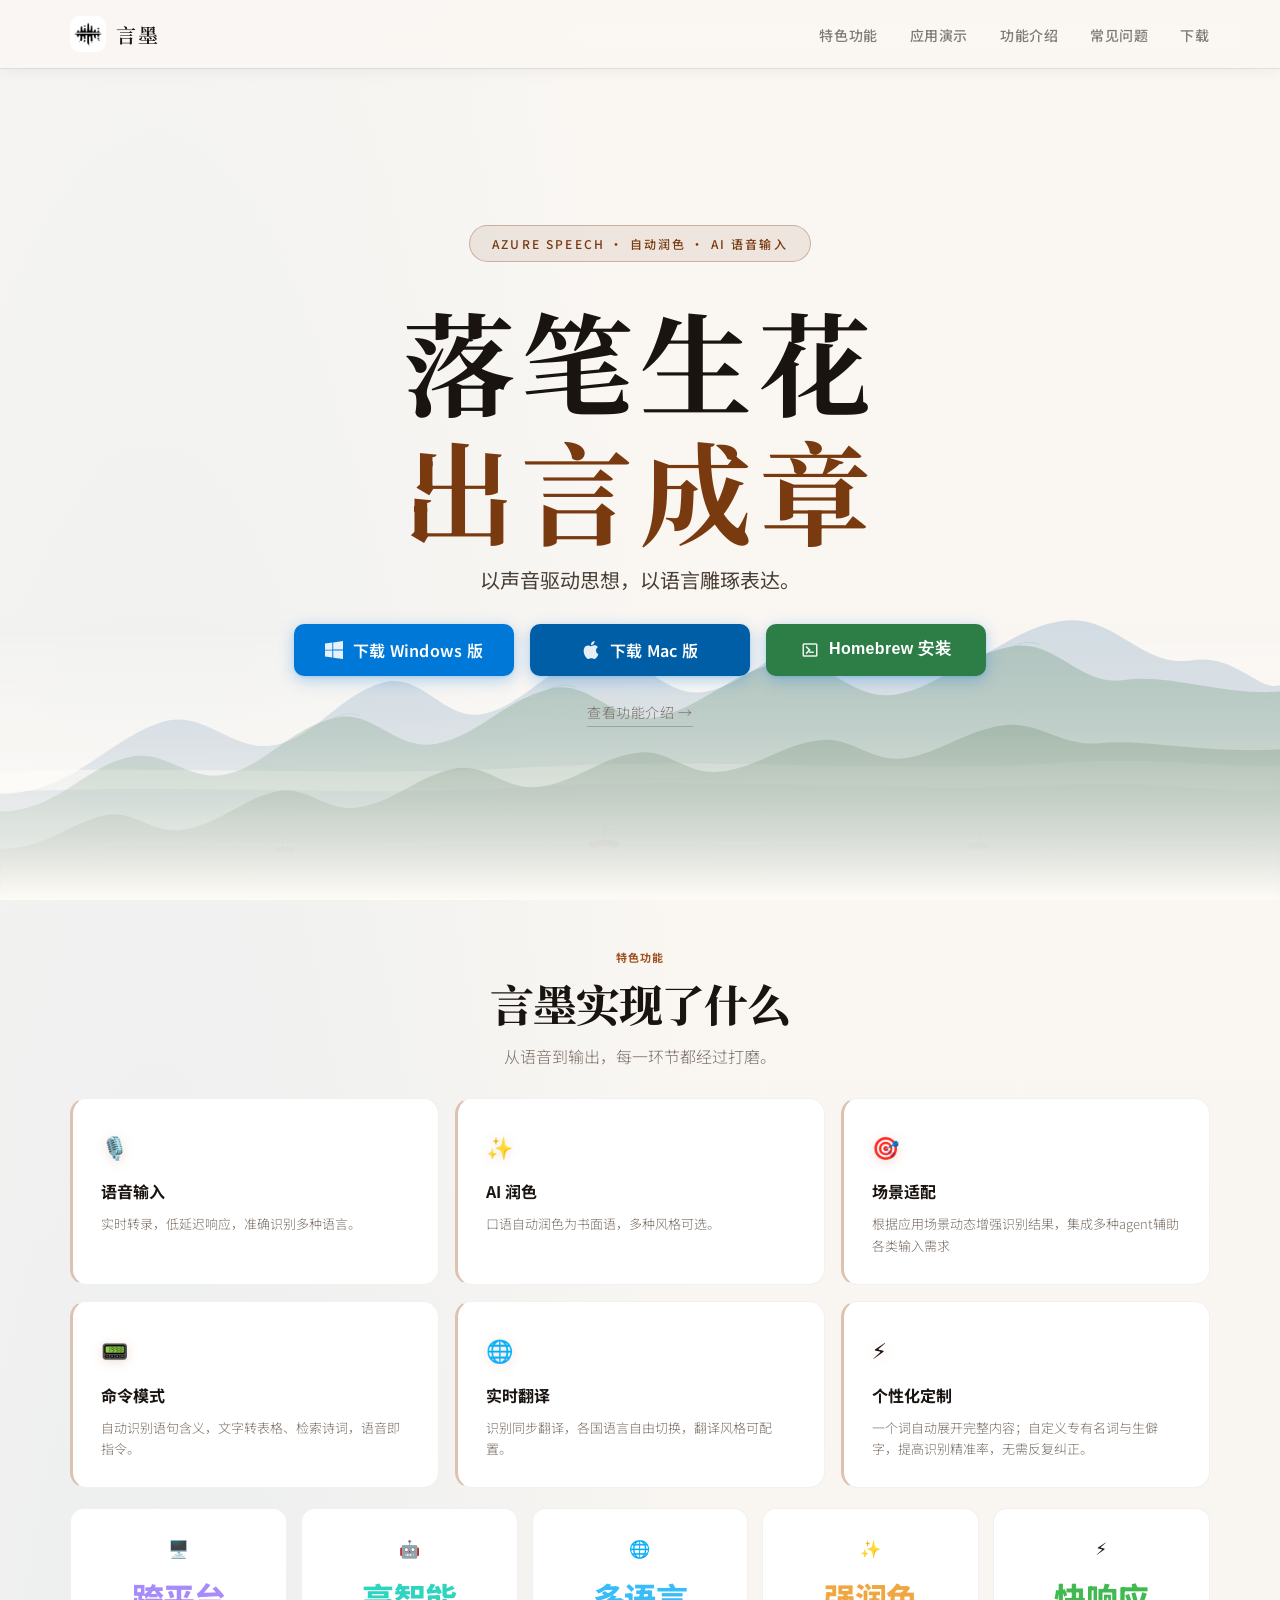
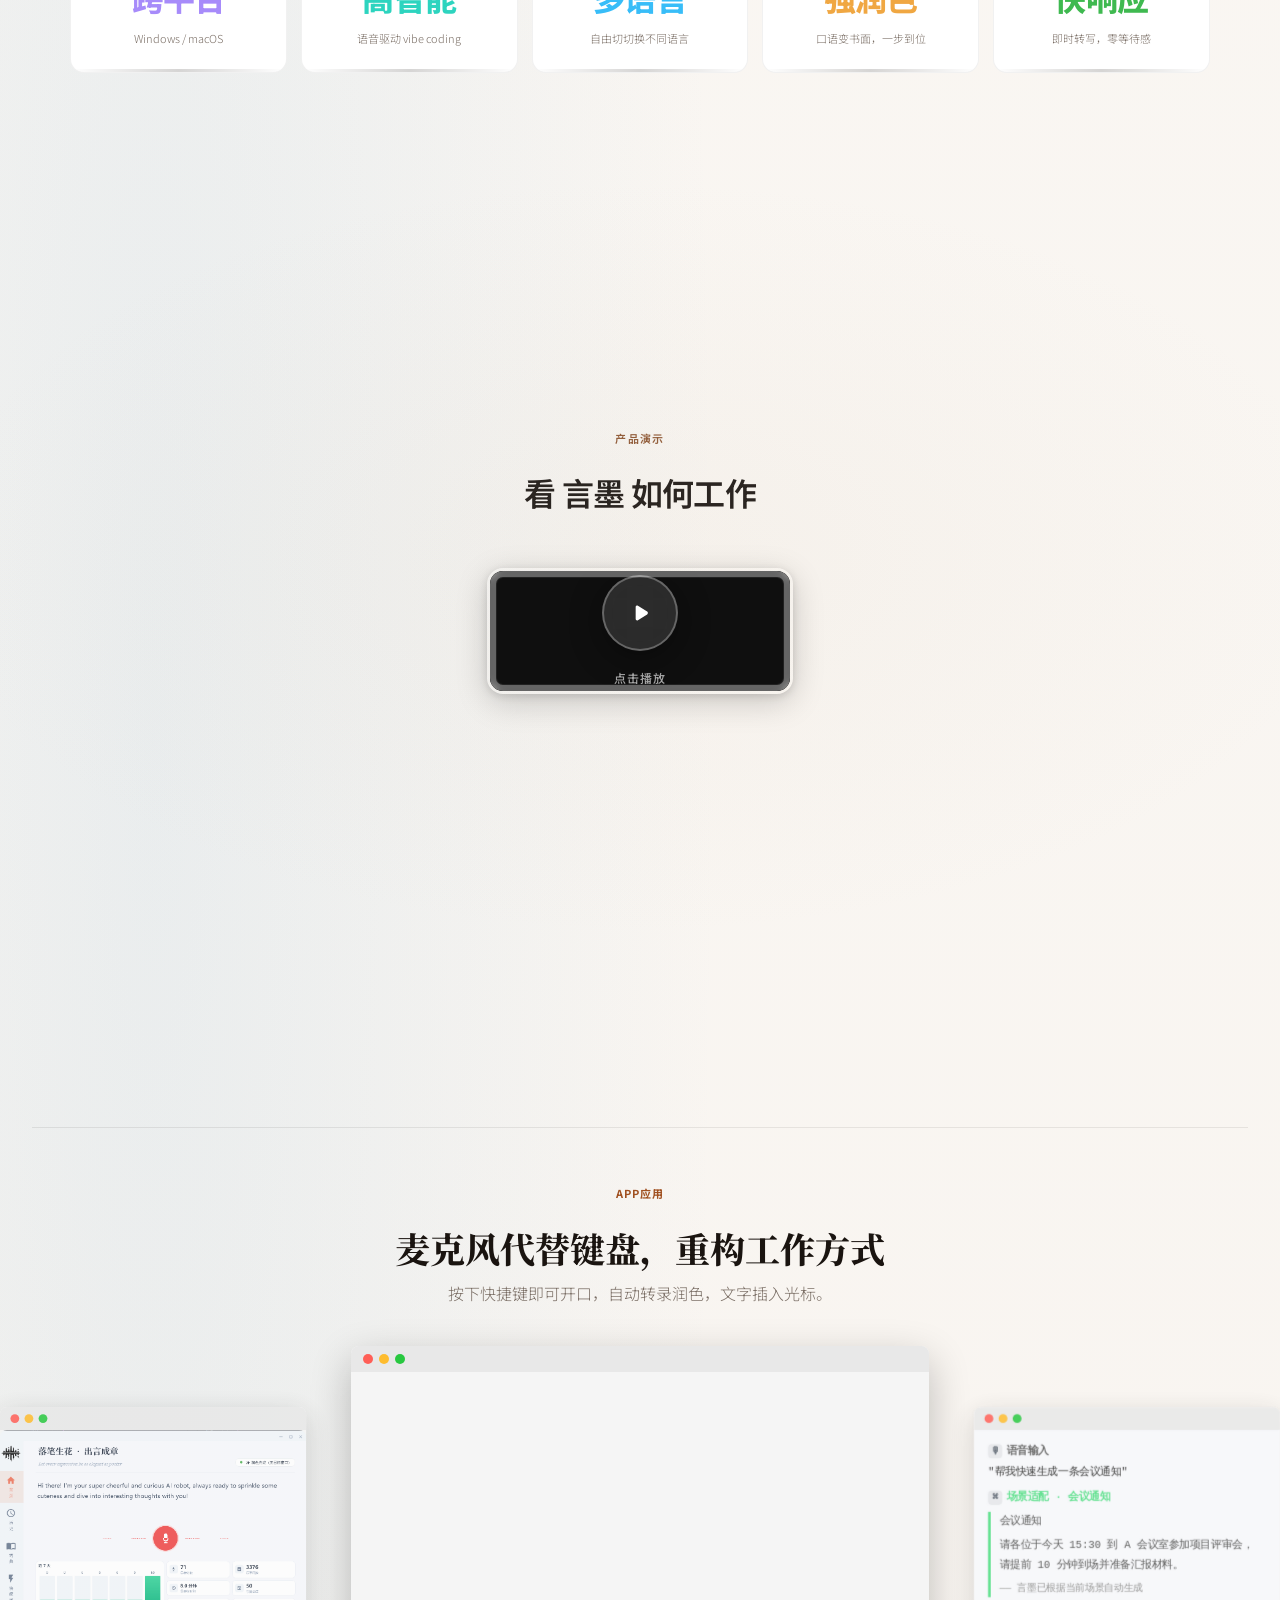
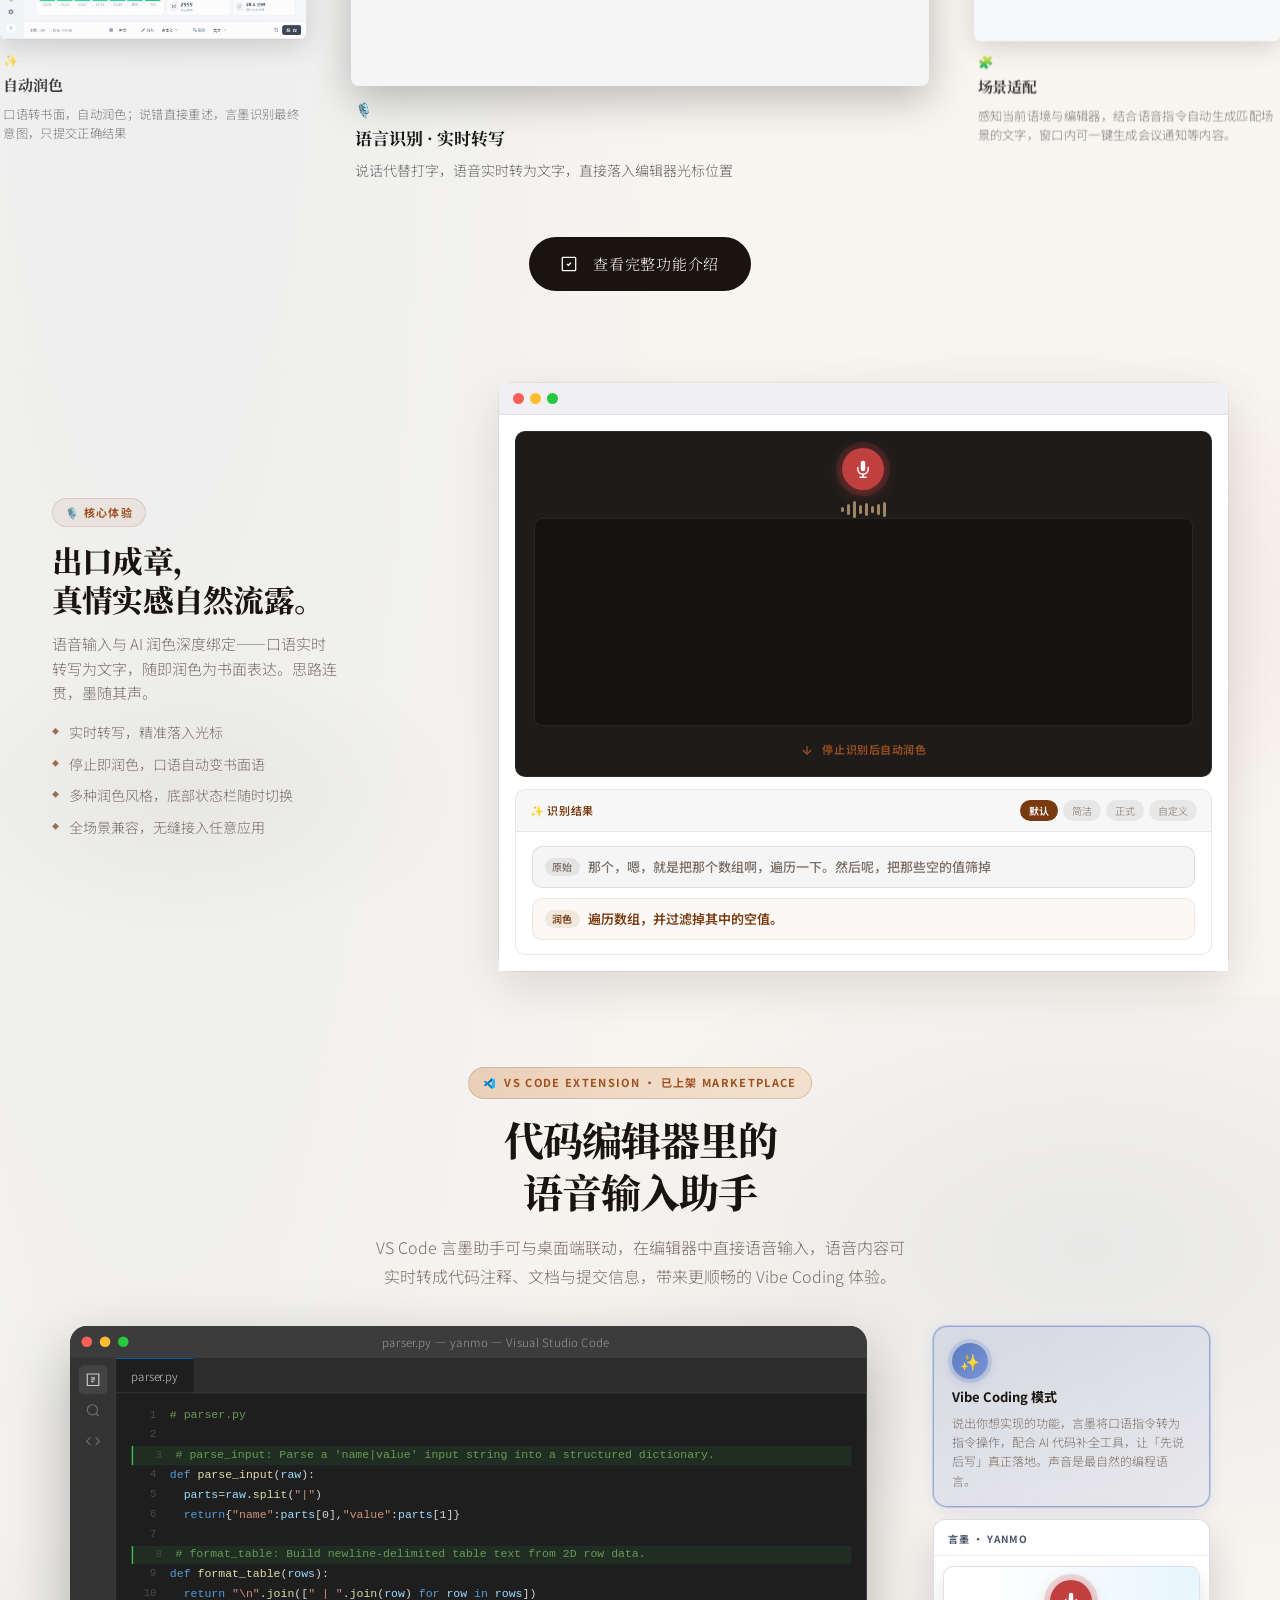
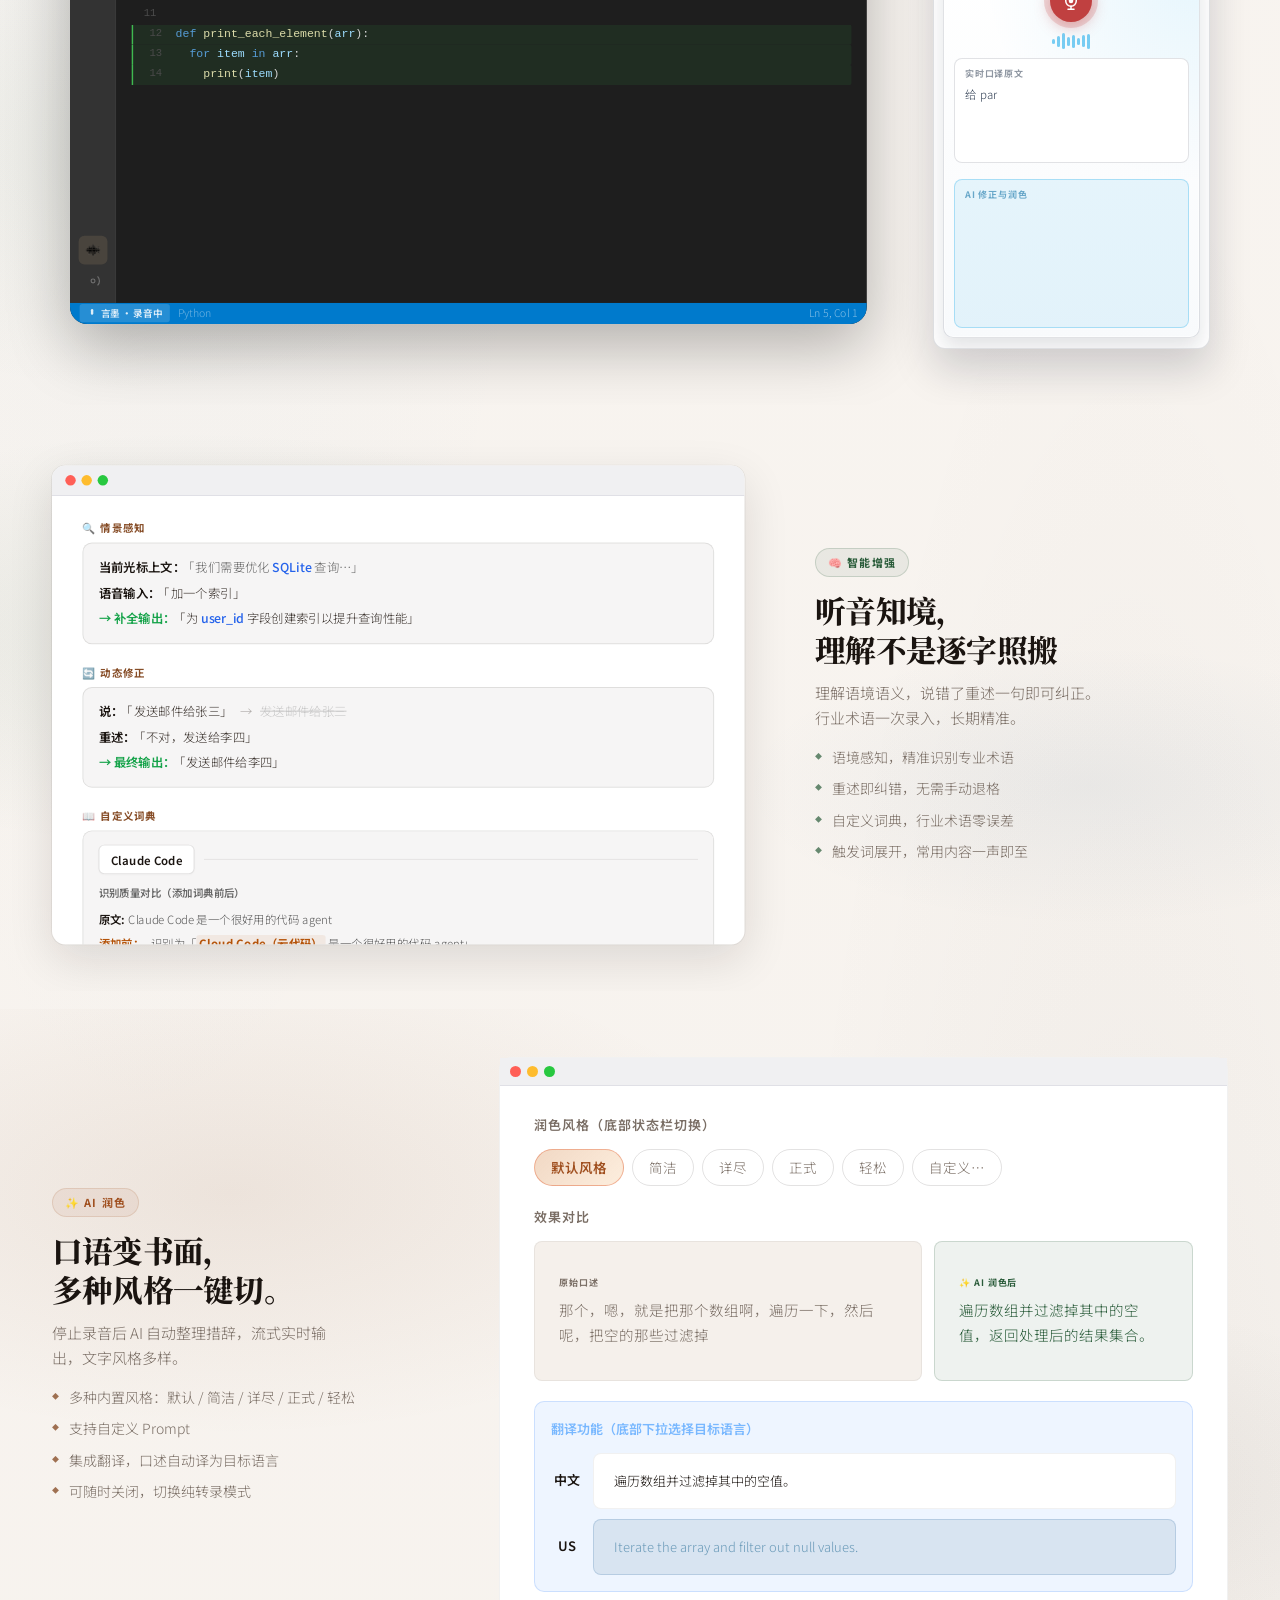
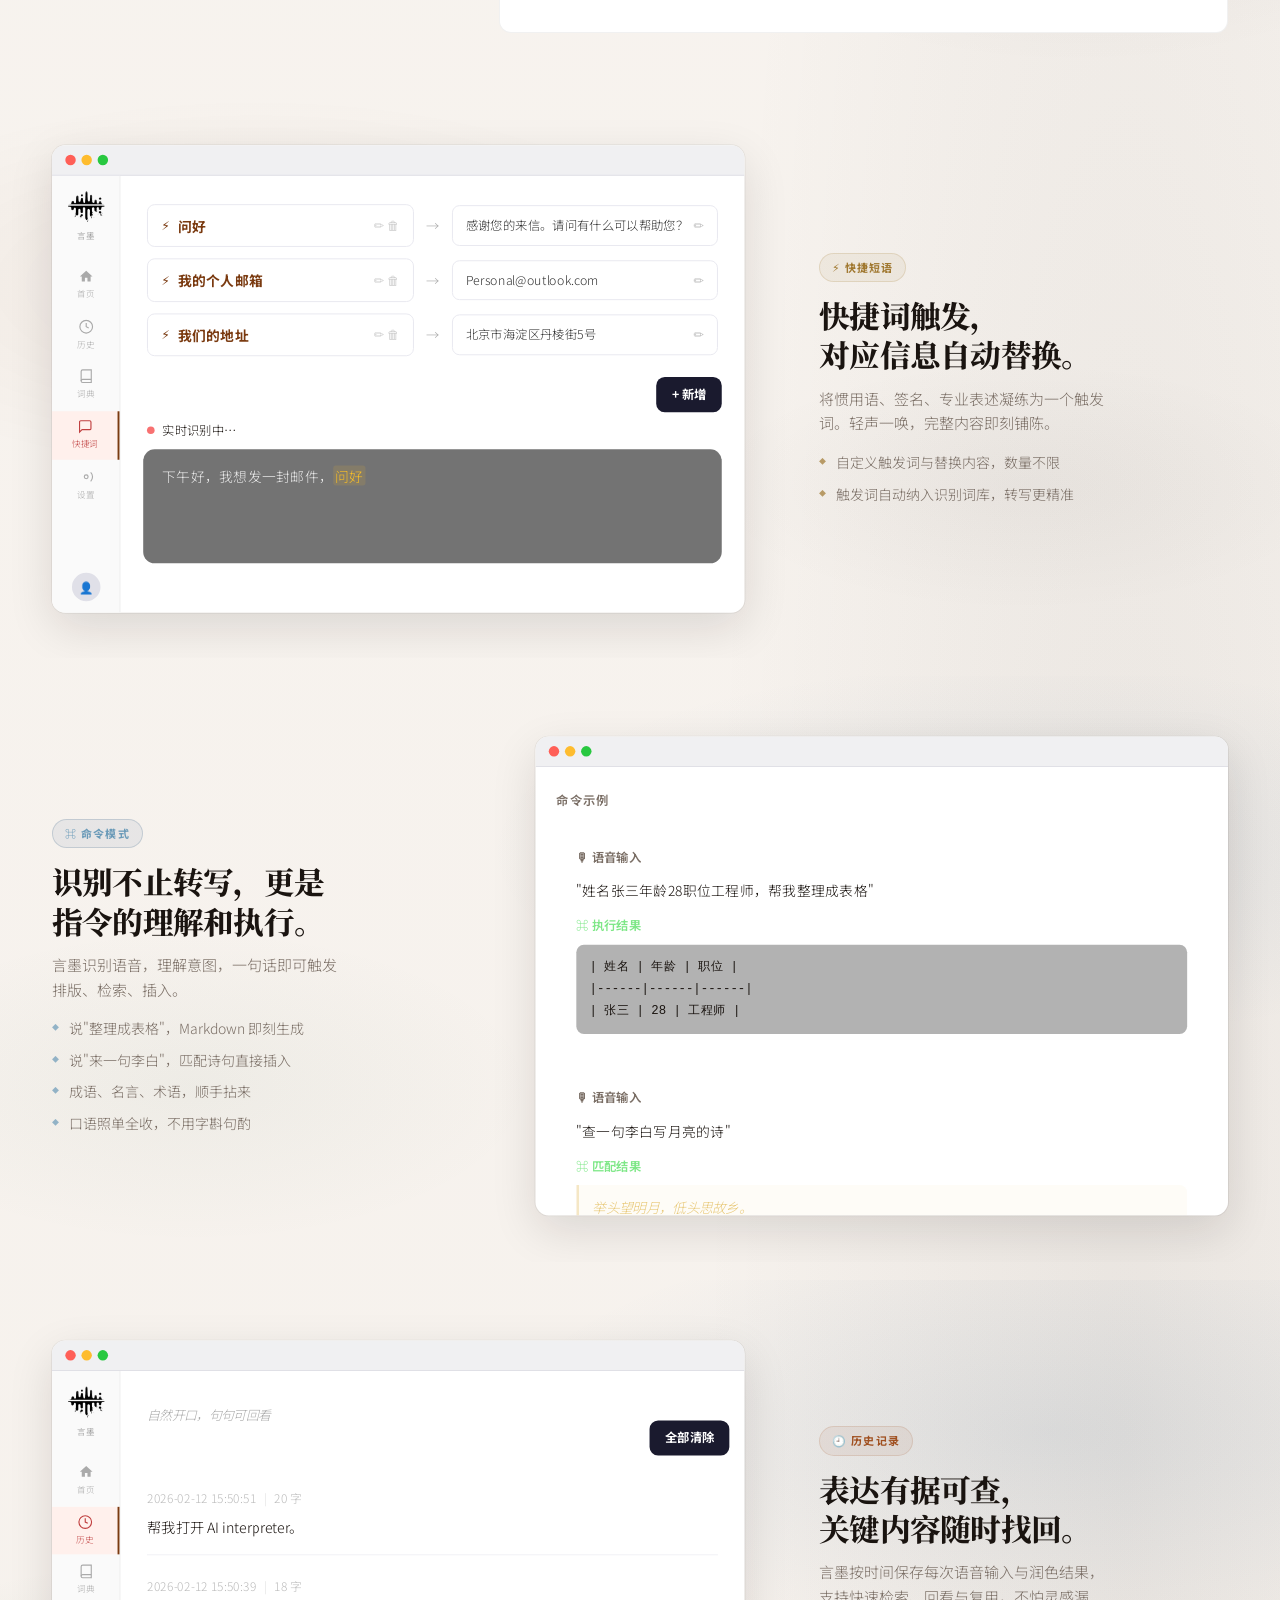
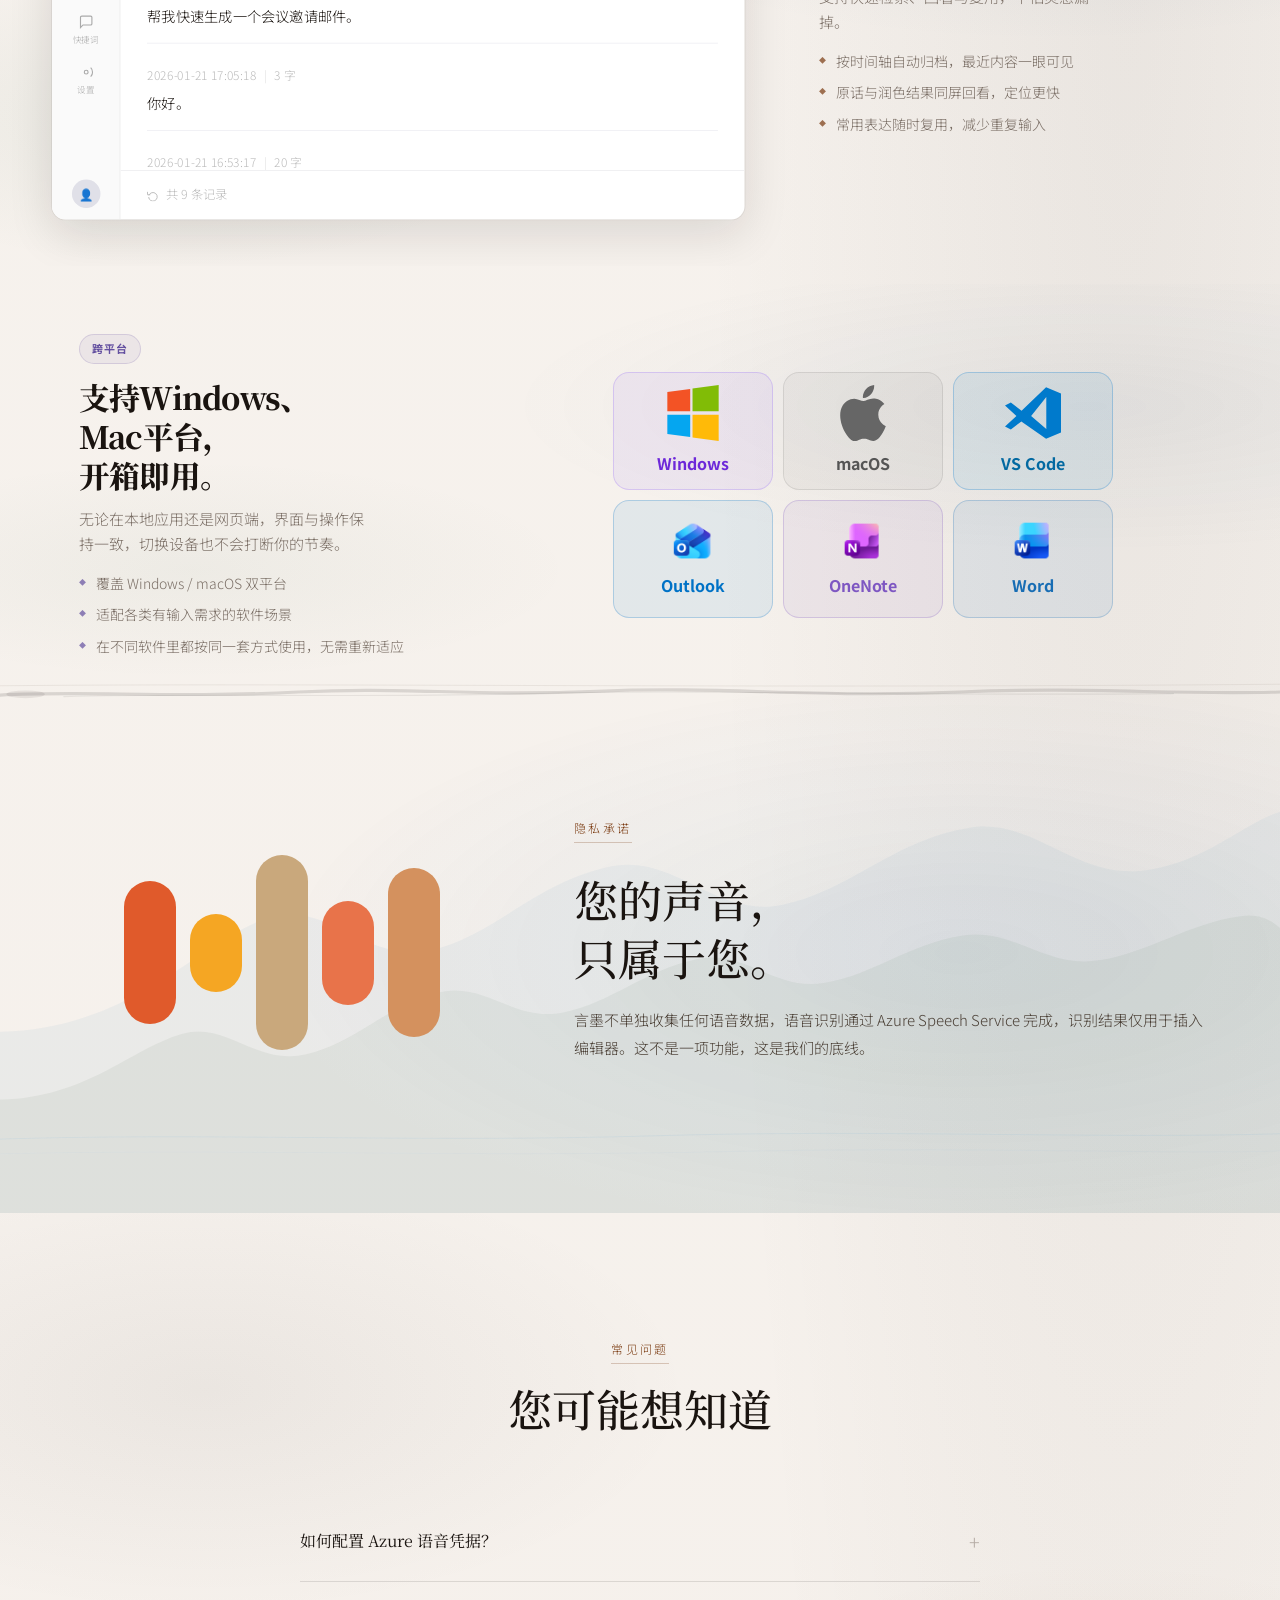
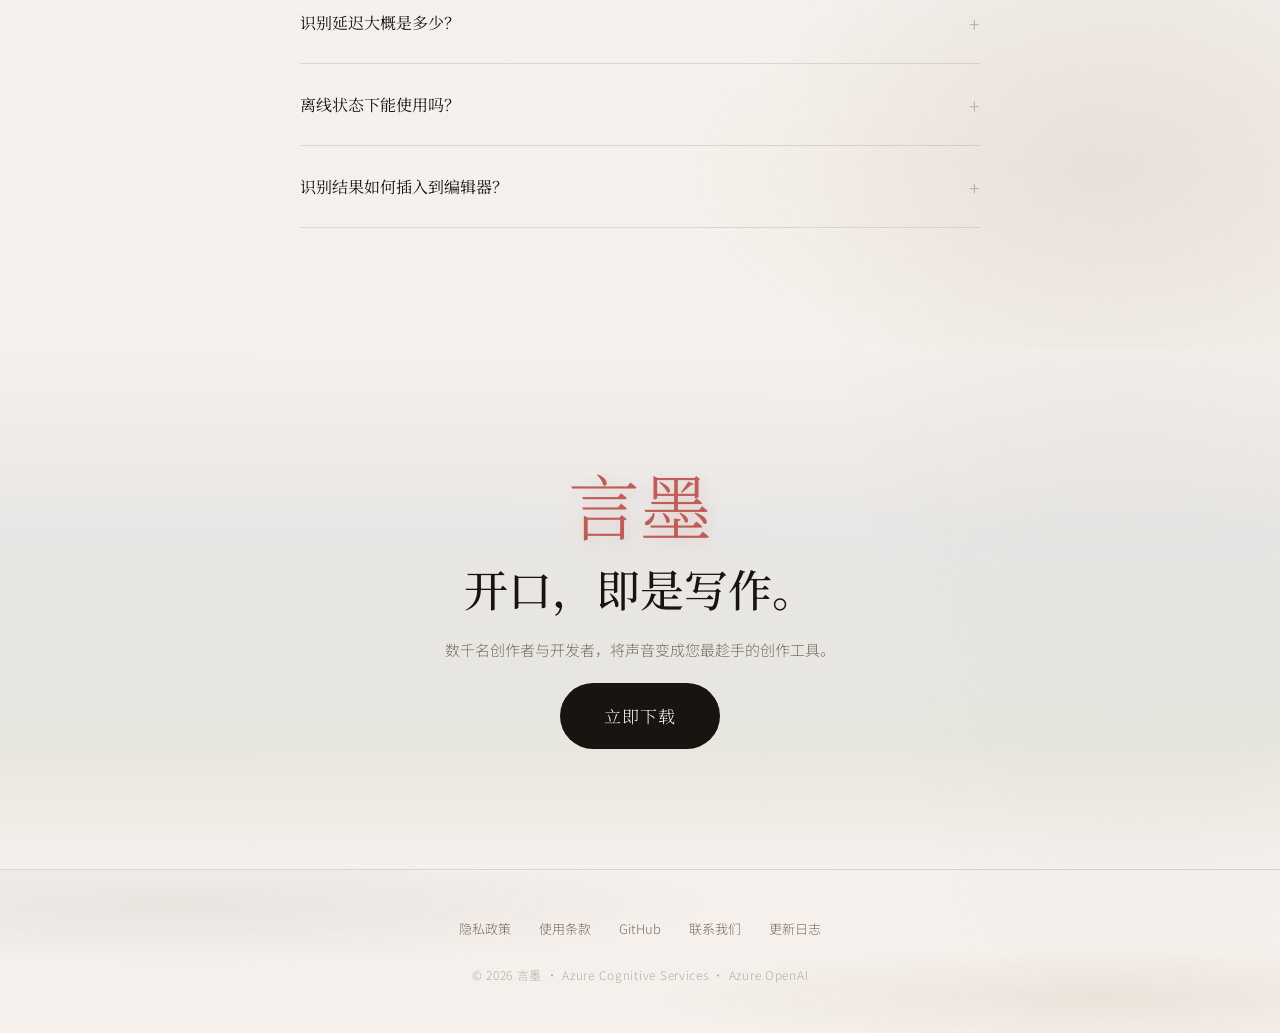
==== index.html @ 36c74083 "add homebrew cmd" ====
<!doctype html>
<html lang="zh-CN">
  <head>
    <meta charset="UTF-8" />
    <meta name="viewport" content="width=device-width, initial-scale=1.0" />
    <title>言墨 · 智能语音输入</title>
    <link rel="preconnect" href="https://fonts.googleapis.com" />
    <link rel="preconnect" href="https://fonts.gstatic.com" crossorigin />
    <link
      href="https://fonts.googleapis.com/css2?family=Noto+Serif+SC:wght@300;400;500;600;700&family=Noto+Sans+SC:wght@300;400;500&display=swap"
      rel="stylesheet"
    />
    <link rel="icon" type="image/png" href="favicon.png" />
    <link rel="stylesheet" href="style.css" />
    <style>
      /* ===== 言墨 for VS Code · 功能详情 CSS ===== */
      :root {
        --page-bg: var(--ink-rice);
        --section-bg: var(--ink-paper);
        --card-bg: var(--ink-white);
        --border: var(--ink-wash-1);
        --border-2: var(--ink-wash-2);
        --text: var(--ink-black);
        --text-2: var(--ink-soft);
        --accent: var(--ink-accent);
        --accent-lt: #a05020;
        --accent-dim: rgba(122, 58, 16, 0.08);
        --blue: var(--qljsh-azure);
        --blue-dim: rgba(30, 77, 122, 0.1);
        --green: var(--qljsh-mala);
        --green-dim: rgba(42, 92, 58, 0.1);
        --serif: "Noto Serif SC", serif;
        --sans: "Noto Sans SC", system-ui, sans-serif;
        --r: 12px;
      }

      /* FEATURE SECTIONS */
      .feat-section {
        min-height: 100vh;
        padding: 108px 0 92px;
        display: flex;
        align-items: center;
        background: transparent;
        color: var(--text);
        position: relative;
        overflow: hidden;
      }
      .feat-section + .feat-section {
        margin-top: 18px;
      }
      .feat-section:nth-child(even) {
        background: transparent;
      }

      /* ── 千里江山·色晕 ── */
      /* overview 暖琥珀晕 */
      .overview-section {
        background:
          radial-gradient(ellipse 70% 50% at 10% 30%, rgba(122,58,16,0.06) 0%, transparent 65%),
          radial-gradient(ellipse 55% 45% at 90% 70%, rgba(26,20,16,0.04) 0%, transparent 60%);
      }
      /* vscode section 青蓝晕 */
      .vscode-ext-section {
        background:
          radial-gradient(ellipse 65% 50% at 85% 25%, rgba(30,77,122,0.07) 0%, transparent 65%),
          radial-gradient(ellipse 50% 40% at 10% 75%, rgba(42,92,58,0.055) 0%, transparent 60%);
      }
      /* overview-app 暖色延续 */
      .overview-app-section {
        min-height: 100vh;
        padding: 72px 0 56px;
        display: flex;
        align-items: center;
        background:
          radial-gradient(ellipse 60% 50% at 50% 50%, rgba(122,58,16,0.045) 0%, transparent 70%);
      }
      /* 拓宽三屏展示区的容器宽度，避免窗口显得过于瘦长 */
      .overview-app-section .container {
        max-width: 1380px;
      }
      /* 核心体验 #recording 暖橙晕（语音=热烈） */
      #recording {
        background:
          radial-gradient(ellipse 55% 60% at 80% 40%, rgba(122,58,16,0.065) 0%, transparent 65%),
          radial-gradient(ellipse 40% 40% at 15% 70%, rgba(26,20,16,0.04) 0%, transparent 55%);
      }
      /* 智能增强 #yanmo 青绿晕（智识=山色） */
      #yanmo {
        background:
          radial-gradient(ellipse 60% 55% at 15% 40%, rgba(42,92,58,0.08) 0%, transparent 65%),
          radial-gradient(ellipse 45% 40% at 85% 65%, rgba(30,77,122,0.055) 0%, transparent 60%);
      }
      /* 命令模式 #command 青蓝晕（指令=冷静） */
      #command {
        background:
          radial-gradient(ellipse 65% 50% at 80% 30%, rgba(30,77,122,0.075) 0%, transparent 65%),
          radial-gradient(ellipse 45% 45% at 15% 70%, rgba(42,92,58,0.045) 0%, transparent 60%);
      }
      /* 快捷词 #phrases 暖金晕 */
      #phrases {
        background:
          radial-gradient(ellipse 60% 55% at 20% 35%, rgba(122,58,16,0.06) 0%, transparent 60%),
          radial-gradient(ellipse 45% 40% at 80% 70%, rgba(26,20,16,0.04) 0%, transparent 55%);
      }
      /* 平台 #platform 青蓝薄雾 */
      #platform {
        background:
          radial-gradient(ellipse 70% 55% at 85% 30%, rgba(30,77,122,0.06) 0%, transparent 65%),
          radial-gradient(ellipse 50% 45% at 15% 70%, rgba(42,92,58,0.045) 0%, transparent 60%);
      }
      /* 润色 #polish 温润纸墨 */
      #polish {
        background:
          radial-gradient(ellipse 64% 56% at 18% 28%, rgba(122,58,16,0.085) 0%, transparent 66%),
          radial-gradient(ellipse 50% 46% at 84% 72%, rgba(26,20,16,0.055) 0%, transparent 60%);
      }
      /* 历史 #history 青蓝薄雾 */
      #history {
        background:
          radial-gradient(ellipse 66% 54% at 82% 26%, rgba(30,77,122,0.092) 0%, transparent 66%),
          radial-gradient(ellipse 48% 44% at 14% 74%, rgba(42,92,58,0.068) 0%, transparent 60%);
      }
      /* FAQ 淡墨过渡 */
      #faq {
        background:
          radial-gradient(ellipse 60% 48% at 16% 24%, rgba(26,20,16,0.052) 0%, transparent 64%),
          radial-gradient(ellipse 54% 46% at 86% 76%, rgba(122,58,16,0.068) 0%, transparent 62%);
      }

      /* 各区域 feat-tag 染色 */
      #recording .feat-tag { color: var(--accent-lt); background: rgba(160,80,32,0.07); border-color: rgba(160,80,32,0.18); }
      #yanmo .feat-tag { color: var(--green); background: rgba(42,92,58,0.07); border-color: rgba(42,92,58,0.18); }
      #command .feat-tag { color: var(--blue); background: rgba(30,77,122,0.07); border-color: rgba(30,77,122,0.18); }
      #phrases .feat-tag { color: #a07830; background: rgba(160,120,48,0.07); border-color: rgba(160,120,48,0.18); }
      #platform .feat-tag { color: #6450a0; background: rgba(100,80,160,0.07); border-color: rgba(100,80,160,0.18); }
      /* 各区域 feat-list bullet 染色 */
      #yanmo .feat-list li::before { color: var(--green); }
      #command .feat-list li::before { color: var(--blue); }
      #phrases .feat-list li::before { color: #a07830; }
      #platform .feat-list li::before { color: #6450a0; }

      .feat-wrap {
        display: grid;
        grid-template-columns: 420px minmax(0, 1fr);
        gap: 112px;
        align-items: center;
      }
      .feat-text {
        max-width: 420px;
        position: relative;
        z-index: 1;
      }
      .feat-visual {
        display: flex;
        justify-content: flex-end;
        position: relative;
      }
      .feat-wrap:not(.flip) .feat-text {
        transform: translateY(-14px);
      }
      .feat-wrap:not(.flip) .feat-visual {
        transform: translateY(20px);
      }
      .feat-wrap.flip {
        grid-template-columns: minmax(0, 1fr) 420px;
      }
      .feat-wrap.flip .feat-text {
        order: 2;
        transform: translateY(14px);
      }
      .feat-wrap.flip .feat-visual {
        order: 1;
        justify-content: flex-start;
        transform: translateY(-20px);
      }

      .feat-section .container {
        max-width: 1240px;
      }

      /* 从润色页往下：窗口区域加宽，避免显得偏小 */
      #recording .feat-wrap,
      #polish .feat-wrap,
      #command .feat-wrap,
      #platform .feat-wrap {
        grid-template-columns: minmax(0, 1fr) 680px;
      }
      #platform .feat-wrap {
        grid-template-columns: 420px 520px;
        justify-content: center;
        gap: 88px;
      }
      #yanmo .feat-wrap.flip,
      #history .feat-wrap.flip,
      #phrases .feat-wrap.flip {
        grid-template-columns: 700px minmax(0, 1fr);
      }
      #phrases .feat-wrap.flip {
        gap: 128px;
      }
      #recording .feat-visual,
      #polish .feat-visual,
      #command .feat-visual,
      #platform .feat-visual,
      #yanmo .feat-visual,
      #history .feat-visual,
      #phrases .feat-visual {
        justify-content: center;
      }
      #recording .app-window,
      #platform .app-window {
        width: 100%;
        max-width: 680px;
      }
      #polish .style-demo,
      #command .app-window {
        width: 100%;
        max-width: 780px;
      }
      #recording {
        overflow: visible;
      }
      #recording .feat-visual {
        transform: translateY(10px);
      }
      #recording .app-window {
        min-height: 468px;
        max-height: none !important;
        overflow: visible !important;
      }
      #platform .feat-text {
        justify-self: end;
        width: 100%;
        max-width: 380px;
      }
      #platform .feat-visual {
        justify-content: center;
      }
      #platform .feat-visual > div {
        width: 100%;
        max-width: 560px;
      }
      #yanmo .app-window,
      #history .app-window {
        width: 100%;
        max-width: 780px;
      }
      #phrases .app-window {
        width: 100%;
        max-width: 780px;
      }

      .feat-tag {
        display: inline-flex;
        align-items: center;
        gap: 6px;
        font-size: 11px;
        font-weight: 700;
        text-transform: uppercase;
        letter-spacing: 0.1em;
        color: var(--accent-lt);
        margin-bottom: 14px;
        background: rgba(160,80,32,0.07);
        border: 1px solid rgba(160,80,32,0.15);
        border-radius: 100px;
        padding: 4px 12px;
      }
      .feat-title {
        font-size: clamp(24px, 3vw, 38px);
        font-weight: 800;
        line-height: 1.28;
        letter-spacing: -0.025em;
        margin-bottom: 18px;
        font-family: var(--serif);
        text-wrap: balance;
      }
      .feat-desc {
        font-size: 15px;
        color: var(--text-2);
        line-height: 1.8;
        margin-bottom: 24px;
        max-width: 34ch;
      }
      .feat-list {
        list-style: none;
        display: flex;
        flex-direction: column;
        gap: 10px;
        max-width: 36ch;
      }
      .feat-list li {
        display: flex;
        align-items: flex-start;
        gap: 10px;
        font-size: 14px;
        color: var(--text-2);
      }
      .feat-list li::before {
        content: "◆";
        font-size: 7px;
        flex-shrink: 0;
        margin-top: 5px;
        color: var(--accent);
        opacity: 0.7;
      }
      .fl-icon {
        flex-shrink: 0;
        width: 16px;
        height: 16px;
        border-radius: 50%;
        display: flex;
        align-items: center;
        justify-content: center;
        font-size: 8px;
        font-weight: 700;
        margin-top: 2px;
      }
      .fl-icon.ok {
        background: var(--green-dim);
        border: 1px solid rgba(63, 185, 80, 0.22);
        color: var(--green);
      }

      /* APP WINDOW MOCKUP */
      .app-window {
        background: white;
        border-radius: 14px;
        overflow: hidden;
        box-shadow:
          0 16px 48px rgba(26, 20, 16, 0.12),
          0 0 0 1px rgba(26, 20, 16, 0.06);
        display: flex;
        flex-direction: column;
        font-size: 12px;
        color: #1a1410;
      }
      .win-chrome {
        display: flex;
        align-items: center;
        gap: 6px;
        padding: 10px 14px;
        background: #f0f0f2;
        border-bottom: 1px solid #e0e0e6;
        flex-shrink: 0;
      }
      .wc-dot {
        width: 11px;
        height: 11px;
        border-radius: 50%;
      }
      .wc-r {
        background: #ff5f57;
      }
      .wc-y {
        background: #febc2e;
      }
      .wc-g {
        background: #28c840;
      }
      .win-body {
        display: flex;
        flex: 1;
        min-height: 0;
      }
      .win-body::-webkit-scrollbar {
        width: 8px;
        height: 8px;
      }
      .win-body::-webkit-scrollbar-thumb {
        background: rgba(100,116,139,0.3);
        border-radius: 4px;
      }
      .win-body::-webkit-scrollbar-track {
        background: transparent;
      }

      /* SIDEBAR */
      .win-sidebar {
        width: 72px;
        background: #fafafa;
        border-right: 1px solid #eee;
        display: flex;
        flex-direction: column;
        align-items: center;
        padding: 12px 0;
        gap: 0;
        flex-shrink: 0;
      }
      .sb-logo {
        width: 40px;
        height: 40px;
        border-radius: 10px;
        overflow: hidden;
        display: flex;
        align-items: center;
        justify-content: center;
        margin-bottom: 4px;
      }
      .sb-logo img {
        width: 100%;
        height: 100%;
        object-fit: cover;
        border-radius: 10px;
      }
      .sb-name {
        font-size: 9px;
        color: #888;
        letter-spacing: 0.05em;
        margin-bottom: 18px;
      }
      .sb-icon {
        width: 30px;
        height: 30px;
        display: flex;
        align-items: center;
        justify-content: center;
        border-radius: 8px;
        color: #c04040;
        cursor: default;
        margin: 2px 0;
      }
      .sb-icon.active {
        background: #f5e8e8;
        color: #c04040;
      }
      .sb-items {
        display: flex;
        flex-direction: column;
        align-items: center;
        gap: 2px;
        width: 100%;
      }
      .sb-item {
        width: 100%;
        display: flex;
        flex-direction: column;
        align-items: center;
        padding: 8px 4px;
        gap: 3px;
        cursor: default;
        color: #aaa;
        font-size: 9px;
      }
      .sb-item.active {
        background: #fff0ec;
        border-right: 2px solid var(--accent);
        color: #c04040;
      }
      .sb-item svg {
        width: 16px;
        height: 16px;
      }
      .sb-bottom {
        margin-top: auto;
      }
      .sb-avatar {
        width: 30px;
        height: 30px;
        background: #e0e0e8;
        border-radius: 50%;
        display: flex;
        align-items: center;
        justify-content: center;
        font-size: 12px;
        color: #888;
      }

      /* RIGHT CONTENT */
      .win-content {
        flex: 1;
        display: flex;
        flex-direction: column;
        min-width: 0;
        overflow: hidden;
      }
      .win-header {
        padding: 30px 28px 18px;
        flex-shrink: 0;
      }
      .wh-sub {
        font-size: 13.5px;
        font-style: italic;
        color: #aaa;
        margin-top: 5px;
      }
      .wh-status {
        display: inline-flex;
        align-items: center;
        gap: 6px;
        margin-top: 8px;
        font-size: 13px;
        color: #888;
      }
      .status-dot-green {
        width: 6px;
        height: 6px;
        border-radius: 50%;
        background: #3fb950;
      }

      /* MIC AREA */
      .win-mic-area {
        flex: 1;
        display: flex;
        align-items: center;
        justify-content: center;
        padding: 8px 24px;
      }
      .rec-mic-stage {
        display: block;
      }
      .rec-mic-row {
        display: flex;
        flex-direction: column;
        align-items: center;
        gap: 10px;
      }
      .rec-mic-btn {
        width: 42px;
        height: 42px;
        border-radius: 50%;
        background: #c04040;
        display: flex;
        align-items: center;
        justify-content: center;
        box-shadow: 0 0 0 6px rgba(192,64,64,0.18), 0 4px 16px rgba(192,64,64,0.4);
        animation: vsc-mic-pulse 2s ease-in-out infinite;
        flex-shrink: 0;
      }
      .rec-mic-btn svg {
        width: 18px;
        height: 18px;
        color: white;
      }
      .rec-live-status {
        font-size: 11px;
        font-weight: 600;
        color: rgba(255,255,255,0.76);
        letter-spacing: 0.08em;
        text-transform: uppercase;
      }
      .rec-wave {
        display: flex;
        align-items: center;
        justify-content: center;
        gap: 3px;
        height: 18px;
      }
      .rec-wave-bar {
        width: 3px;
        background: rgba(201,168,124,0.75);
        border-radius: 2px;
        animation: vsc-wave-a 1.15s ease-in-out infinite;
      }
      .rec-wave-bar:nth-child(1){height:30%;animation-delay:0s}
      .rec-wave-bar:nth-child(2){height:60%;animation-delay:0.1s}
      .rec-wave-bar:nth-child(3){height:90%;animation-delay:0.2s}
      .rec-wave-bar:nth-child(4){height:50%;animation-delay:0.15s}
      .rec-wave-bar:nth-child(5){height:75%;animation-delay:0.3s}
      .rec-wave-bar:nth-child(6){height:40%;animation-delay:0.05s}
      .rec-wave-bar:nth-child(7){height:65%;animation-delay:0.25s}
      .rec-wave-bar:nth-child(8){height:85%;animation-delay:0.1s}

      /* STATS GRID */
      .win-stats {
        padding: 0 16px 14px;
        display: grid;
        grid-template-columns: 1.5fr 1fr 1fr;
        grid-template-rows: auto auto;
        gap: 8px;
      }
      .stat-card {
        background: #f8f8fa;
        border: 1px solid #eee;
        border-radius: 10px;
        padding: 12px 14px;
      }
      .stat-card.big {
        grid-row: span 2;
        display: flex;
        flex-direction: column;
        justify-content: space-between;
      }
      .sc-label {
        font-size: 10px;
        color: #aaa;
        margin-bottom: 4px;
      }
      .sc-value {
        font-size: 20px;
        font-weight: 700;
        color: #1a1410;
        display: flex;
        align-items: baseline;
        gap: 3px;
      }
      .sc-unit {
        font-size: 11px;
        font-weight: 400;
        color: #888;
      }
      .sc-circle {
        width: 52px;
        height: 52px;
        margin: 8px auto;
        border-radius: 50%;
        border: 3px solid #e8e8f0;
        display: flex;
        align-items: center;
        justify-content: center;
        font-size: 9px;
        color: #ccc;
      }
      .sc-btn {
        display: inline-block;
        padding: 4px 10px;
        border: 1px solid #ddd;
        border-radius: 5px;
        font-size: 10px;
        color: #666;
        cursor: default;
      }
      .sc-privacy {
        font-size: 9px;
        color: #ccc;
        display: flex;
        align-items: center;
        gap: 3px;
        margin-top: 6px;
      }

      /* STATUS BAR */
      .win-statusbar {
        padding: 8px 16px;
        background: #fafafa;
        border-top: 1px solid #eee;
        display: flex;
        align-items: center;
        gap: 10px;
        font-size: 10px;
        color: #888;
        flex-shrink: 0;
      }
      .sb-sep {
        color: #ddd;
      }
      .sb-pill {
        display: inline-flex;
        align-items: center;
        gap: 4px;
        padding: 3px 8px;
        background: white;
        border: 1px solid #e8e8f0;
        border-radius: 5px;
        cursor: default;
      }
      .sb-save {
        margin-left: auto;
        padding: 5px 16px;
        background: #1a1a2e;
        color: white;
        border-radius: 6px;
        font-size: 11px;
        font-weight: 600;
        cursor: default;
      }

      /* HISTORY LIST */
      .history-list {
        padding: 0 28px;
        display: flex;
        flex-direction: column;
        overflow-y: auto;
        max-height: 380px;
        gap: 6px;
      }
      .hist-item {
        padding: 16px 0;
        border-bottom: 1px solid #f0f0f4;
      }
      .hist-item:last-child {
        border-bottom: none;
      }
      .hist-meta {
        font-size: 12.5px;
        color: #bbb;
        margin-bottom: 8px;
        display: flex;
        align-items: center;
        gap: 8px;
      }
      .hist-sep {
        color: #ddd;
      }
      .hist-text {
        font-size: 15px;
        color: #1a1410;
        line-height: 1.6;
      }
      .hist-footer {
        padding: 14px 28px;
        border-top: 1px solid #f0f0f2;
        font-size: 13px;
        color: #bbb;
        display: flex;
        align-items: center;
        gap: 8px;
        flex-shrink: 0;
      }
      .clear-btn {
        padding: 7px 16px;
        background: #1a1a2e;
        color: white;
        border-radius: 9px;
        font-size: 13px;
        font-weight: 700;
        cursor: default;
      }

      /* PHRASE MOCKUP */
      .phrase-body {
        padding: 30px 28px 10px;
        flex: 0 0 auto;
        display: flex;
        flex-direction: column;
        gap: 12px;
        overflow-x: auto;
      }
      .phrase-row {
        display: grid;
        grid-template-columns: 1fr 24px 1fr;
        align-items: center;
        gap: 8px;
        min-width: 420px;
      }
      .phrase-result {
        padding: 9px 14px;
        background: white;
        border: 1px solid #e8e8f0;
        border-radius: 8px;
        font-size: 13px;
        white-space: nowrap;
        overflow: hidden;
        text-overflow: ellipsis;
      }
      .phrase-row.demo-step {
        opacity: 1;
        transform: none;
        animation: none;
      }
      .phrase-row.demo-step.s1,
      .phrase-row.demo-step.s2,
      .phrase-row.demo-step.s3 {
        animation: none;
      }
      .phrase-usage {
        margin-top: auto;
        padding: 10px 12px;
        border-radius: 9px;
        background: rgba(255,255,255,0.04);
        border: 1px solid rgba(255,255,255,0.08);
      }
      .phrase-usage-title {
        font-size: 10px;
        color: #d9c19e;
        letter-spacing: 0.08em;
        text-transform: uppercase;
        margin-bottom: 6px;
      }
      .phrase-usage-list {
        margin: 0;
        padding-left: 14px;
        font-size: 11px;
        color: #d6d6d6;
        line-height: 1.55;
      }
      .phrase-trigger {
        padding: 9px 14px;
        background: white;
        border: 1px solid #e8e8f0;
        border-radius: 8px;
        display: flex;
        align-items: center;
        gap: 8px;
      }
      .phrase-trigger .pt-icon {
        color: var(--accent);
        font-size: 13px;
        font-weight: 700;
      }
      .phrase-trigger .pt-name {
        color: var(--accent);
        font-weight: 700;
        font-size: 14.5px;
        flex: 1;
        white-space: nowrap;
      }
      .phrase-trigger .pt-actions {
        color: #ccc;
        font-size: 13px;
      }
      .phrase-arrow {
        color: #aaa;
        font-size: 14px;
        text-align: center;
      }
      .phrase-result {
        padding: 9px 14px;
        background: white;
        border: 1px solid #e8e8f0;
        border-radius: 8px;
        font-size: 13px;
        color: #333;
        display: flex;
        align-items: center;
        justify-content: space-between;
      }
      .phrase-footer {
        padding: 8px 16px;
        border-top: 1px solid #f0f0f2;
        display: flex;
        align-items: center;
        gap: 8px;
        font-size: 10px;
        color: #bbb;
        flex-shrink: 0;
      }
      .vol-slider {
        display: flex;
        align-items: center;
        gap: 6px;
        padding: 4px 10px;
        background: white;
        border: 1px solid #e8e8f0;
        border-radius: 5px;
      }
      .vol-track {
        width: 60px;
        height: 3px;
        background: #e0e0e8;
        border-radius: 2px;
      }
      .vol-fill {
        height: 100%;
        background: var(--blue);
        border-radius: 2px;
        width: 100%;
      }
      @keyframes phrase-step-1 {
        0%, 12% { opacity: 0; transform: translateY(6px); }
        16%, 100% { opacity: 1; transform: translateY(0); }
      }
      @keyframes phrase-step-2 {
        0%, 28% { opacity: 0; transform: translateY(6px); }
        32%, 100% { opacity: 1; transform: translateY(0); }
      }
      @keyframes phrase-step-3 {
        0%, 44% { opacity: 0; transform: translateY(6px); }
        48%, 100% { opacity: 1; transform: translateY(0); }
      }

      /* STYLE PILLS */
      .style-demo {
        background: var(--card-bg);
        border: 1px solid var(--border);
        border-radius: var(--r);
        padding: 40px 34px;
      }
      .style-demo-chrome {
        display: flex;
        align-items: center;
        gap: 6px;
        padding: 8px 10px;
        margin: -40px -34px 28px;
        background: #f0f0f2;
        border-bottom: 1px solid #e0e0e6;
      }
      .sd-row {
        display: flex;
        flex-wrap: wrap;
        gap: 8px;
        margin-bottom: 16px;
      }
      .sd-pill {
        padding: 6px 16px;
        border-radius: 20px;
        font-size: 13.5px;
        border: 1px solid var(--border-2);
        color: var(--text-2);
      }
      .sd-pill.active {
        background: linear-gradient(135deg, rgba(200,100,20,0.25), rgba(240,140,30,0.15));
        border-color: rgba(224, 90, 43, 0.4);
        color: var(--accent-lt);
        font-weight: 600;
      }
      .sd-compare {
        display: grid;
        grid-template-columns: 3fr 2fr;
        gap: 12px;
      }
      .sd-col {
        padding: 20px 24px;
        border-radius: 8px;
        font-size: 14.5px;
        line-height: 1.7;
        min-height: 140px;
        display: flex;
        flex-direction: column;
        justify-content: center;
      }
      .sd-col.raw {
        background: var(--section-bg);
        border: 1px solid var(--border);
        color: var(--text-2);
      }
      .sd-col.polish {
        background: rgba(42, 92, 58, 0.08);
        border: 1px solid rgba(42, 92, 58, 0.18);
        color: #2a5c3a;
      }
      .sd-label {
        font-size: 9px;
        font-weight: 700;
        text-transform: uppercase;
        letter-spacing: 0.1em;
        margin-bottom: 8px;
      }
      .sd-label.l-raw {
        color: var(--text-2);
      }
      .sd-label.l-polish {
        color: var(--green);
      }

      /* TRANSLATE DEMO */
      .translate-demo {
        display: flex;
        flex-direction: column;
        gap: 10px;
      }
      .tr-row {
        display: flex;
        align-items: center;
        gap: 10px;
      }
      .tr-flag {
        font-size: 13px;
        font-weight: 600;
        flex-shrink: 0;
        width: 32px;
        text-align: center;
      }
      .tr-bubble {
        padding: 16px 20px;
        border-radius: 8px;
        background: var(--card-bg);
        border: 1px solid var(--border);
        font-size: 13px;
        line-height: 1.5;
        flex: 1;
        min-height: 56px;
        display: flex;
        align-items: center; /* 让单行垂直居中，多行自然分布 */
      }
      .tr-bubble.result {
        background: var(--blue-dim);
        border-color: rgba(46, 109, 164, 0.2);
        color: #6a9ab8;
      }

      /* OVERVIEW */
      .overview-section {
        min-height: 100vh;
        padding: 72px 0 56px;
        display: flex;
        align-items: center;
        background: transparent;
        color: var(--text);
      }
      .ovr-heading {
        text-align: center;
        margin-bottom: 56px;
      }
      .ovr-tag {
        font-size: 11px;
        font-weight: 700;
        text-transform: uppercase;
        letter-spacing: 0.1em;
        color: var(--accent-lt);
        margin-bottom: 12px;
      }
      .ovr-title {
        font-size: clamp(28px, 4vw, 44px);
        font-weight: 800;
        letter-spacing: -0.025em;
        line-height: 1.1;
        font-family: var(--serif);
      }
      .ovr-sub {
        margin-top: 14px;
        font-size: 16px;
        color: var(--text-2);
        max-width: 520px;
        margin-left: auto;
        margin-right: auto;
      }
      .cards-grid {
        display: grid;
        grid-template-columns: repeat(3, 1fr);
        gap: 16px;
      }
      .ovr-card {
        background: var(--card-bg);
        border: 1px solid var(--border);
        border-radius: 16px;
        padding: 28px;
        transition:
          border-color 0.2s,
          transform 0.2s;
        border-left: 3px solid transparent;
      }
      .ovr-card:hover {
        border-color: rgba(224, 90, 43, 0.3);
        transform: translateY(-3px);
      }
      /* 卡片左侧描边 — 统一暖琥珀色 */
      .ovr-card { border-left-color: rgba(160,80,32,0.35); }
      .ovr-card .oc-icon { filter: drop-shadow(0 2px 6px rgba(160,80,32,0.18)); }
      .oc-icon {
        font-size: 22px;
        margin-bottom: 12px;
      }
      .oc-title {
        font-size: 16px;
        font-weight: 700;
        margin-bottom: 8px;
      }
      .oc-desc {
        font-size: 13px;
        color: var(--text-2);
        line-height: 1.65;
      }

      /* STATS SHOWCASE */
      .stats-row {
        display: grid;
        grid-template-columns: repeat(5, 1fr);
        gap: 14px;
        margin-top: 40px;
      }
      .stat-showcase {
        background: var(--card-bg);
        border: 1px solid var(--border);
        border-radius: 14px;
        padding: 24px 20px;
        text-align: center;
        position: relative;
        overflow: hidden;
      }
      @media (max-width: 1024px) {
        .stats-row {
          grid-template-columns: repeat(3, 1fr);
        }
      }
      @media (max-width: 600px) {
        .stats-row {
          grid-template-columns: repeat(2, 1fr);
        }
        .stat-showcase {
          padding: 18px 14px;
        }
        .ss-num {
          font-size: 24px;
        }
      }
      .stat-showcase::after {
        content: "";
        position: absolute;
        bottom: 0; left: 0; right: 0;
        height: 3px;
        background: linear-gradient(90deg, transparent, currentColor, transparent);
        opacity: 0.18;
      }
      .ss-icon {
        font-size: 17px;
        margin-bottom: 6px;
      }
      .ss-num {
        font-size: 32px;
        font-weight: 800;
        letter-spacing: -0.02em;
        margin-bottom: 4px;
      }
      .ss-unit {
        font-size: 11px;
        color: var(--text-2);
      }

      /* INSTALL */
      .install-section {
        padding: 100px 0;
        background: transparent;
        color: var(--text);
      }
      .install-card {
        max-width: 420px;
        margin: 0 auto;
        background: var(--card-bg);
        border: 1px solid rgba(224, 90, 43, 0.25);
        border-radius: 24px;
        padding: 44px 40px;
        text-align: center;
        box-shadow: 0 0 60px rgba(224, 90, 43, 0.08);
      }
      .ic-tag {
        font-size: 11px;
        font-weight: 700;
        text-transform: uppercase;
        letter-spacing: 0.12em;
        color: var(--accent-lt);
        margin-bottom: 8px;
      }
      .ic-price {
        font-size: 56px;
        font-weight: 800;
        letter-spacing: -0.03em;
        line-height: 1;
        margin-bottom: 4px;
      }
      .ic-period {
        font-size: 14px;
        color: var(--text-2);
        margin-bottom: 32px;
      }
      .ic-feats {
        list-style: none;
        text-align: left;
        display: flex;
        flex-direction: column;
        gap: 11px;
        margin-bottom: 32px;
      }
      .ic-feats li {
        display: flex;
        align-items: center;
        gap: 10px;
        font-size: 14px;
      }
      .ic-feats li::before {
        content: "✓";
        color: var(--green);
        font-weight: 700;
        flex-shrink: 0;
      }
      .ic-btn {
        display: flex;
        align-items: center;
        justify-content: center;
        gap: 8px;
        width: 100%;
        padding: 14px;
        background: var(--accent);
        color: white;
        border-radius: 9px;
        font-size: 15px;
        font-weight: 700;
        transition:
          background 0.2s,
          transform 0.15s;
      }
      .ic-btn:hover {
        background: var(--accent-lt);
        transform: translateY(-2px);
      }

      .platform-cards {
        display: grid;
        grid-template-columns: repeat(3, minmax(0, 1fr));
        gap: 18px;
      }
      .platform-card {
        min-height: 140px;
        gap: 10px;
      }
      .platform-card img {
        width: 44px;
        height: 44px;
        object-fit: contain;
      }

      /* RESPONSIVE */
      @media (max-width: 1366px) and (min-width: 1201px) {
        :root {
          /* 增大容器宽度，充分利用 13寸 屏幕空间 */
          --container-w: 94%; 
        }
        .feat-wrap {
          /* 调整比例：文字 35%，图片 65% */
          grid-template-columns: minmax(280px, 35%) minmax(0, 1fr);
          gap: 48px;
        }
        .feat-wrap.flip {
          grid-template-columns: minmax(0, 1fr) minmax(280px, 35%);
        }
        /* 针对 Visual 在右侧的布局（Command, Polish, Recording, Platform） */
        #recording .feat-wrap,
        #polish .feat-wrap,
        #command .feat-wrap,
        #platform .feat-wrap {
          /* 给图片列更多空间 (62%)，防止被积压 */
          grid-template-columns: minmax(0, 1fr) minmax(420px, 62%);
        }
        /* 针对 Visual 在左侧的布局（Yanmo, History, Phrases） */
        #yanmo .feat-wrap.flip,
        #history .feat-wrap.flip,
        #phrases .feat-wrap.flip {
          /* 给图片列更多空间 (62%) */
          grid-template-columns: minmax(460px, 62%) minmax(0, 1fr);
        }
        #history .feat-wrap.flip {
          gap: 60px;
        }
        #phrases .feat-wrap.flip {
          gap: 60px;
        }
        #platform .feat-wrap {
          gap: 40px;
        }

        /* 针对 13寸本（1280~1440）优化 VS Code 布局 */
        .vsc-body {
          grid-template-columns: minmax(0, 1fr) 260px;
          gap: 28px;
        }
        .vsc-features {
          width: 100%;
        }
        .vsc-editor-window {
          transform-origin: top left;
          transform: scale(0.96);
          width: 104.1%; /* 100/0.96 ≈ 104.1 */
        }

        /* 针对 13寸本（1280~1440）优化三屏 APP 展示 */
        .vscode-screens {
          gap: 16px;
          transform: scale(0.92);
          transform-origin: top center;
          width: 108.7%; /* 100/0.92 */
          margin-left: -4.35%;
          margin-top: 32px;
        }

        /* 让 App Window 保持原大小或轻微缩小，而不是被强制压到 100% 导致内部乱掉 */
        #recording .app-window,
        #polish .style-demo,
        #command .app-window,
        #platform .app-window,
        #yanmo .app-window,
        #history .app-window,
        #phrases .app-window {
          width: 100%;
          /* 允许内容略微溢出Grid区域，或者自适应 */
          max-width: 100%;
          /* 关键：防止 Flex/Grid 子元素被过度压缩 */
          min-width: 0; 
        }
        /* 对某些特定大窗口进行 Scale 缩放，保持布局比例但缩小体积 */
        #yanmo .app-window,
        #command .app-window,
        #history .app-window,
        #phrases .app-window {
          transform-origin: left center; /* Flip 布局 Origin 在左 */
          transform: scale(0.95);
          width: 105%; /* 补偿 Scale 带来的留白，让它占满空间 */
        }
        /* 非 Flip 布局（图在右） Origin 在右 */
        #command .app-window,
        #polish .style-demo {
          transform-origin: right center;
        }
      }

      @media (max-width: 1200px) and (min-width: 1025px) {
        :root {
          --container-w: 930px;
        }
        .feat-wrap {
          grid-template-columns: minmax(260px, 33%) minmax(0, 1fr);
          gap: 42px;
        }
        .feat-wrap.flip {
          grid-template-columns: minmax(0, 1fr) minmax(260px, 33%);
        }
        #recording .feat-wrap,
        #polish .feat-wrap,
        #command .feat-wrap,
        #platform .feat-wrap {
          grid-template-columns: minmax(0, 1fr) minmax(360px, 50%);
        }
        #yanmo .feat-wrap.flip,
        #history .feat-wrap.flip,
        #phrases .feat-wrap.flip {
          grid-template-columns: minmax(400px, 54%) minmax(0, 1fr);
        }
        #history .feat-wrap.flip {
          gap: 52px;
        }
        #phrases .feat-wrap.flip {
          gap: 60px;
        }
        #platform .feat-wrap {
          gap: 40px;
        }
        .demo-container {
          padding: 0 24px;
        }
      }

      @media (max-width: 1024px) and (min-width: 821px) {
        :root {
          --container-w: 860px;
        }
        .overview-section,
        .demo-section,
        .vscode-ext-section,
        .overview-app-section,
        .feat-section {
          min-height: auto;
          display: block;
          padding: 64px 0 48px;
        }
        .feat-wrap {
          grid-template-columns: minmax(240px, 32%) minmax(0, 1fr);
          gap: 34px;
        }
        .feat-wrap.flip {
          grid-template-columns: minmax(0, 1fr) minmax(240px, 32%);
        }
        #recording .feat-wrap,
        #polish .feat-wrap,
        #command .feat-wrap,
        #platform .feat-wrap {
          grid-template-columns: minmax(0, 1fr) minmax(320px, 48%);
        }
        #yanmo .feat-wrap.flip,
        #history .feat-wrap.flip,
        #phrases .feat-wrap.flip {
          grid-template-columns: minmax(360px, 53%) minmax(0, 1fr);
        }
        #history .feat-wrap.flip {
          gap: 44px;
        }
        #phrases .feat-wrap.flip {
          gap: 52px;
        }
        #platform .feat-wrap {
          gap: 32px;
        }
        #platform .feat-visual > div {
          width: min(100%, 520px) !important;
        }
        #platform .platform-cards {
          gap: 12px;
        }
        #platform .platform-card {
          min-height: 130px;
          gap: 10px;
        }
        .demo-container {
          padding: 0 16px;
        }
        .feat-wrap:not(.flip) .feat-text,
        .feat-wrap:not(.flip) .feat-visual,
        .feat-wrap.flip .feat-text,
        .feat-wrap.flip .feat-visual {
          transform: none;
        }
        #recording .app-window,
        #yanmo .app-window,
        #phrases .app-window,
        #command .app-window,
        #history .app-window {
          height: auto !important;
          min-height: 0;
          max-height: 62vh;
          overflow: hidden;
        }
        #recording .win-body,
        #yanmo .win-body,
        #phrases .win-body,
        #command .win-body,
        #history .win-body {
          overflow-y: auto;
        }
        #yanmo .win-body {
          overflow-y: auto !important;
          overflow-x: hidden !important;
        }
        #recording .app-window {
          max-height: none !important;
          overflow: visible !important;
        }
      }

      @media (max-height: 900px) and (min-width: 821px) {
        .overview-section,
        .demo-section,
        .vscode-ext-section,
        .overview-app-section,
        .feat-section {
          min-height: auto;
          display: block;
          padding: 48px 0 34px;
        }
        .ovr-heading {
          margin-bottom: 28px;
        }
        .stats-row {
          margin-top: 20px;
        }
        .demo-heading {
          margin-bottom: 26px;
        }
        .feat-wrap {
          gap: 34px;
        }
        #history .feat-wrap.flip,
        #phrases .feat-wrap.flip {
          gap: 38px;
        }

        /* VS Code height adjust */
        .vsc-editor-window {
          min-height: 480px;
          height: auto;
          max-height: 62vh;
        }
        .vsc-panel {
           height: clamp(360px, 56vh, 430px);
           min-height: 360px;
           max-height: 62vh;
        }
        .feat-wrap:not(.flip) .feat-text,
        .feat-wrap:not(.flip) .feat-visual,
        .feat-wrap.flip .feat-text,
        .feat-wrap.flip .feat-visual {
          transform: none;
        }
        .feat-title {
          font-size: clamp(22px, 2.4vw, 32px);
          margin-bottom: 12px;
        }
        .feat-desc {
          margin-bottom: 14px;
          line-height: 1.65;
          max-width: 36ch;
        }
        .feat-list {
          gap: 7px;
          max-width: 38ch;
        }
        #platform .feat-visual > div {
          width: min(100%, 500px) !important;
        }
        #platform .platform-cards {
          gap: 10px;
        }
        #platform .platform-card {
          min-height: 118px;
          gap: 8px;
        }
        #recording .app-window,
        #yanmo .app-window,
        #phrases .app-window,
        #command .app-window,
        #history .app-window {
          height: auto !important;
          max-height: 56vh;
          overflow: hidden;
        }
        #recording .win-body,
        #yanmo .win-body,
        #phrases .win-body,
        #command .win-body,
        #history .win-body {
          overflow-y: auto;
        }
        #yanmo .win-body {
          overflow-y: auto !important;
          overflow-x: hidden !important;
        }
        #recording .app-window {
          max-height: none !important;
          overflow: visible !important;
        }
      }

      @media (max-height: 800px) and (min-width: 821px) {
        .overview-section,
        .demo-section,
        .vscode-ext-section,
        .overview-app-section,
        .feat-section {
          padding: 40px 0 28px;
        }
        .ovr-heading,
        .demo-heading {
          margin-bottom: 20px;
        }
        .stats-row {
          margin-top: 14px;
        }
        .feat-wrap {
          gap: 30px;
        }
        #history .feat-wrap.flip,
        #phrases .feat-wrap.flip {
          gap: 34px;
        }

        /* VS Code height adjust */
        .vsc-editor-window {
          min-height: 420px;
          height: auto;
          max-height: 58vh;
        }
        .vsc-panel {
           height: clamp(320px, 50vh, 420px);
           min-height: 320px;
           max-height: 58vh;
        }
        .feat-title {
          font-size: clamp(20px, 2.1vw, 28px);
          line-height: 1.35;
          margin-bottom: 10px;
        }
        .feat-desc {
          margin-bottom: 10px;
          line-height: 1.55;
          max-width: 38ch;
        }
        .feat-list {
          gap: 6px;
          max-width: 40ch;
        }
        #platform .feat-visual > div {
          width: min(100%, 480px) !important;
        }
        #platform .platform-cards {
          gap: 8px;
        }
        #platform .platform-card {
          min-height: 108px;
          gap: 6px;
        }
        #recording .app-window,
        #yanmo .app-window,
        #phrases .app-window,
        #command .app-window,
        #history .app-window {
          max-height: 50vh;
        }
        #yanmo .app-window {
          max-height: 58vh;
        }
        #recording .app-window {
          max-height: none !important;
          overflow: visible !important;
        }
      }

      @media (max-width: 820px) {
        .feat-section {
          padding: 76px 0 60px;
        }
        .feat-section + .feat-section {
          margin-top: 0;
        }
        .feat-wrap,
        .feat-wrap.flip,
        #recording .feat-wrap,
        #polish .feat-wrap,
        #command .feat-wrap,
        #platform .feat-wrap,
        #history .feat-wrap.flip,
        #phrases .feat-wrap.flip {
          grid-template-columns: 1fr;
          gap: 32px;
        }
        .feat-wrap:not(.flip) .feat-text,
        .feat-wrap:not(.flip) .feat-visual,
        .feat-wrap.flip .feat-text,
        .feat-wrap.flip .feat-visual {
          transform: none;
        }
        .feat-text {
          max-width: none;
        }
        .feat-visual,
        .feat-wrap.flip .feat-visual {
          justify-content: center;
        }
        .feat-wrap.flip .feat-text {
          order: 1;
        }
        .feat-wrap.flip .feat-visual {
          order: 2;
        }
        .cards-grid {
          grid-template-columns: 1fr;
        }
        .stats-row {
          grid-template-columns: repeat(2, 1fr);
        }
        .sd-compare {
          grid-template-columns: 1fr;
        }
        .win-statusbar {
          flex-wrap: wrap;
        }
      }

      .hero-download-btns {
        display: flex;
        gap: 14px;
        justify-content: center;
        margin-top: 16px;
        flex-wrap: wrap;
      }
      .btn-download-platform {
        display: inline-flex;
        align-items: center;
        justify-content: center;
        gap: 10px;
        width: 220px;
        height: 52px;
        padding: 0 20px;
        box-sizing: border-box;
        border-radius: 10px;
        border: none;
        background: #0078d7;
        color: #ffffff;
        font-size: 1rem;
        font-weight: 600;
        text-decoration: none;
        letter-spacing: 0.02em;
        box-shadow: 0 4px 16px rgba(0,120,215,0.30), 0 1px 3px rgba(0,120,215,0.15);
        transition: background 0.18s, transform 0.14s, box-shadow 0.18s;
      }
      .btn-download-platform:hover {
        background: #005ea6;
        transform: translateY(-2px);
        box-shadow: 0 8px 28px rgba(0,120,215,0.40), 0 2px 6px rgba(0,120,215,0.20);
      }
      .btn-download-platform svg {
        flex-shrink: 0;
        opacity: 0.9;
      }

      /* VIDEO DEMO */
      .demo-section {
        min-height: 100vh;
        padding: 64px 0 56px;
        display: flex;
        align-items: center;
        margin-top: 0;
        position: relative;
        z-index: 10;
        text-align: center;
      }
      .demo-section::before {
        content: '';
        position: absolute;
        inset: 0;
        background: radial-gradient(ellipse 80% 60% at 50% 50%, rgba(210, 195, 175, 0.10) 0%, transparent 70%);
        pointer-events: none;
      }
      .demo-eyebrow {
        font-size: 11px;
        font-weight: 600;
        letter-spacing: 0.12em;
        text-transform: uppercase;
        color: var(--accent, rgba(210,195,175,0.7));
        margin-bottom: 16px;
        opacity: 0.8;
      }
      .demo-heading {
        font-size: clamp(22px, 3vw, 32px);
        font-weight: 600;
        letter-spacing: -0.02em;
        color: var(--fg);
        margin-bottom: 48px;
        opacity: 0.92;
      }
      .demo-container {
        max-width: 820px;
        margin: 0 auto;
        padding: 0 40px;
      }
      .demo-video-frame {
        position: relative;
        border-radius: 16px;
        padding: 3px;
        overflow: hidden;
        background: linear-gradient(145deg, rgba(255,255,255,0.10) 0%, rgba(255,255,255,0.03) 50%, rgba(255,255,255,0.07) 100%);
        box-shadow:
          0 2px 0 0 rgba(255,255,255,0.06) inset,
          0 8px 32px rgba(0,0,0,0.18),
          0 2px 8px rgba(0,0,0,0.12);
      }
      .demo-video-wrap {
        position: relative;
        border-radius: 13px;
        overflow: hidden;
        isolation: isolate;
        background: #111;
      }
      .demo-video-wrap::after {
        content: "";
        position: absolute;
        inset: 0;
        border-radius: inherit;
        border: 6px solid rgba(255,255,255,0.36);
        box-shadow: inset 0 0 0 1px rgba(255,255,255,0.08);
        pointer-events: none;
        z-index: 5;
      }
      .demo-video-wrap video {
        display: block;
        width: 100%;
        height: 110%;
        margin-top: -5%;
        margin-bottom: -5%;
      }

      .demo-window {
        background: #1e1e1e;
        border-radius: 8px;
        box-shadow: 0 32px 80px rgba(0,0,0,0.55), 0 0 0 1px rgba(255,255,255,0.06);
        overflow: hidden;
        transition: transform 0.4s cubic-bezier(0.2, 0.8, 0.2, 1), box-shadow 0.4s ease;
      }
      .demo-window:hover {
        transform: translateY(-3px);
        box-shadow: 0 40px 100px rgba(0,0,0,0.65), 0 0 0 1px rgba(255,255,255,0.09);
      }

      /* Windows title bar */
      .demo-chrome {
        display: flex;
        align-items: center;
        background: #2d2d2d;
        height: 32px;
        padding: 0 0 0 12px;
        border-bottom: 1px solid rgba(255,255,255,0.06);
        user-select: none;
      }
      .dc-app-icon {
        width: 16px;
        height: 16px;
        margin-right: 8px;
        display: flex;
        align-items: center;
        justify-content: center;
        font-size: 11px;
        font-weight: 700;
        color: #c9a87c;
        font-family: var(--serif);
        line-height: 1;
      }
      .dc-title {
        flex: 1;
        font-size: 12px;
        color: #b0a89a;
        font-family: var(--sans);
        letter-spacing: 0.02em;
        font-weight: 400;
      }
      .dc-win-controls {
        display: flex;
        height: 32px;
      }
      .dc-win-btn {
        width: 46px;
        height: 32px;
        display: flex;
        align-items: center;
        justify-content: center;
        color: #b0a89a;
        font-size: 10px;
        transition: background 0.15s;
        cursor: default;
      }
      .dc-win-btn:hover { background: rgba(255,255,255,0.08); }
      .dc-win-btn.dc-close:hover { background: #c42b1c; color: #fff; }
      .dc-win-btn svg { width: 10px; height: 10px; }

      /* Windows app body */
      .demo-win-body {
        display: flex;
        height: 420px;
        background: #1e1e1e;
      }

      /* Left sidebar */
      .demo-sidebar {
        width: 52px;
        background: #252526;
        border-right: 1px solid rgba(255,255,255,0.05);
        display: flex;
        flex-direction: column;
        align-items: center;
        padding: 12px 0 8px;
        gap: 4px;
      }
      .dsb-logo {
        width: 32px;
        height: 32px;
        background: linear-gradient(135deg, #c9a87c, #8b6f4e);
        border-radius: 6px;
        display: flex;
        align-items: center;
        justify-content: center;
        font-size: 14px;
        font-weight: 700;
        color: #fff;
        font-family: var(--serif);
        margin-bottom: 12px;
      }
      .dsb-item {
        width: 36px;
        height: 36px;
        border-radius: 6px;
        display: flex;
        align-items: center;
        justify-content: center;
        color: #6e6e6e;
        transition: background 0.15s, color 0.15s;
        cursor: default;
      }
      .dsb-item.active { background: rgba(201,168,124,0.15); color: #c9a87c; }
      .dsb-item svg { width: 16px; height: 16px; }
      .dsb-spacer { flex: 1; }

      /* Main content area */
      .demo-main {
        flex: 1;
        display: flex;
        flex-direction: column;
        overflow: hidden;
      }

      /* Toolbar strip */
      .demo-toolbar {
        height: 36px;
        background: #252526;
        border-bottom: 1px solid rgba(255,255,255,0.05);
        display: flex;
        align-items: center;
        padding: 0 16px;
        gap: 8px;
      }
      .dtb-label {
        font-size: 11px;
        color: #858585;
        font-family: var(--sans);
        letter-spacing: 0.04em;
        text-transform: uppercase;
      }
      .dtb-spacer { flex: 1; }
      .dtb-badge {
        font-size: 10px;
        padding: 2px 8px;
        border-radius: 10px;
        font-family: var(--sans);
        font-weight: 500;
        letter-spacing: 0.03em;
      }
      .dtb-badge.live { background: rgba(63,185,80,0.15); color: #3fb950; }
      .dtb-badge.ai { background: rgba(201,168,124,0.15); color: #c9a87c; }

      /* Transcript area */
      .demo-transcript {
        flex: 1;
        padding: 20px 20px 12px;
        overflow: hidden;
        display: flex;
        flex-direction: column;
        gap: 12px;
      }
      .dtr-line {
        display: flex;
        flex-direction: column;
        gap: 4px;
      }
      .dtr-ts {
        font-size: 10px;
        color: #4a4a4a;
        font-family: var(--sans);
        letter-spacing: 0.04em;
      }
      .dtr-text {
        font-size: 13px;
        line-height: 1.6;
        font-family: var(--sans);
        color: #c8c8c8;
      }
      .dtr-text.raw { color: #666; }
      .dtr-text.polished { color: #d4c4a8; }
      .dtr-divider {
        height: 1px;
        background: rgba(255,255,255,0.04);
        margin: 4px 0;
      }
      .dtr-ai-label {
        font-size: 10px;
        color: #c9a87c;
        font-family: var(--sans);
        letter-spacing: 0.06em;
        text-transform: uppercase;
        opacity: 0.7;
        margin-bottom: 2px;
      }

      /* waveform bar area */
      .demo-waveform {
        height: 56px;
        background: #252526;
        border-top: 1px solid rgba(255,255,255,0.05);
        display: flex;
        align-items: center;
        padding: 0 20px;
        gap: 12px;
      }
      .dwv-rec-btn {
        width: 32px;
        height: 32px;
        border-radius: 50%;
        background: #c42b1c;
        display: flex;
        align-items: center;
        justify-content: center;
        flex-shrink: 0;
        box-shadow: 0 0 0 4px rgba(196,43,28,0.2);
      }
      .dwv-rec-btn svg { width: 12px; height: 12px; color: #fff; fill: #fff; }
      .dwv-bars {
        flex: 1;
        display: flex;
        align-items: center;
        gap: 2px;
        height: 32px;
      }
      .dwv-bar {
        flex: 1;
        background: rgba(201,168,124,0.35);
        border-radius: 1px;
        animation: bar-pulse 1.4s ease-in-out infinite;
      }
      .dwv-bar:nth-child(1)  { height: 30%; animation-delay: 0s; }
      .dwv-bar:nth-child(2)  { height: 55%; animation-delay: 0.1s; }
      .dwv-bar:nth-child(3)  { height: 80%; animation-delay: 0.2s; }
      .dwv-bar:nth-child(4)  { height: 45%; animation-delay: 0.3s; }
      .dwv-bar:nth-child(5)  { height: 70%; animation-delay: 0.15s; }
      .dwv-bar:nth-child(6)  { height: 95%; animation-delay: 0.25s; }
      .dwv-bar:nth-child(7)  { height: 60%; animation-delay: 0.35s; }
      .dwv-bar:nth-child(8)  { height: 40%; animation-delay: 0.05s; }
      .dwv-bar:nth-child(9)  { height: 75%; animation-delay: 0.4s; }
      .dwv-bar:nth-child(10) { height: 50%; animation-delay: 0.2s; }
      .dwv-bar:nth-child(11) { height: 85%; animation-delay: 0.1s; }
      .dwv-bar:nth-child(12) { height: 35%; animation-delay: 0.3s; }
      .dwv-bar:nth-child(13) { height: 65%; animation-delay: 0.45s; }
      .dwv-bar:nth-child(14) { height: 90%; animation-delay: 0.15s; }
      .dwv-bar:nth-child(15) { height: 55%; animation-delay: 0.25s; }
      .dwv-bar:nth-child(16) { height: 40%; animation-delay: 0.35s; }
      .dwv-bar:nth-child(17) { height: 70%; animation-delay: 0.05s; }
      .dwv-bar:nth-child(18) { height: 85%; animation-delay: 0.2s; }
      .dwv-bar:nth-child(19) { height: 50%; animation-delay: 0.4s; }
      .dwv-bar:nth-child(20) { height: 30%; animation-delay: 0.1s; }
      @keyframes bar-pulse {
        0%, 100% { transform: scaleY(0.5); opacity: 0.5; }
        50% { transform: scaleY(1); opacity: 1; }
      }
      @keyframes blink {
        0%, 100% { opacity: 1; }
        50% { opacity: 0; }
      }
      @keyframes pulseRed {
        0%, 100% { opacity: 1; transform: scale(1); }
        50% { opacity: .5; transform: scale(.75); }
      }
      .rec-live-text {
        display: flex;
        flex-direction: column;
        gap: 8px;
        min-height: 92px;
      }
      .rec-live-line {
        display: flex;
        align-items: flex-start;
        gap: 8px;
        opacity: 0;
        transform: translateY(8px);
        line-height: 1.55;
      }
      .rec-live-line.raw {
        color: rgba(255,255,255,0.66);
      }
      #recording.recording-started .rec-live-line.raw {
        animation: rec-live-raw 5.2s ease-out forwards;
      }
      .rec-live-line.punc {
        color: rgba(255,255,255,0.84);
      }
      #recording.recording-started .rec-live-line.punc {
        animation: rec-live-punc 4.8s ease-out forwards;
      }
      .rec-live-line.polish {
        color: rgba(214,184,146,0.98);
      }
      #recording.recording-started .rec-live-line.polish {
        animation: rec-live-polish 7.6s ease-out forwards;
      }
      .rec-live-content {
        flex: 1;
        min-width: 0;
        display: inline-block;
        overflow: hidden;
        white-space: nowrap;
        clip-path: inset(0 100% 0 0);
        font-weight: bold;
      }
      #recording.recording-started .rec-live-line.raw .rec-live-content {
        animation: rec-type-raw 5.2s steps(26, end) forwards;
      }
      #recording.recording-started .rec-live-line.punc .rec-live-content {
        animation: rec-type-punc 4.8s steps(31, end) forwards;
      }
      #recording.recording-started .rec-live-line.polish .rec-live-content {
        animation: rec-type-polish 7.6s steps(24, end) forwards;
      }
      .rec-line-tag {
        display: inline-flex;
        align-items: center;
        justify-content: center;
        font-size: 10px;
        line-height: 1;
        border-radius: 999px;
        padding: 4px 7px;
        margin-top: 1px;
        letter-spacing: 0.04em;
        font-style: normal;
        flex-shrink: 0;
      }
      .rec-live-line.raw .rec-line-tag { background: rgba(255,255,255,0.1); color: rgba(255,255,255,0.7); }
      .rec-live-line.punc .rec-line-tag { background: rgba(255,255,255,0.14); color: rgba(255,255,255,0.84); }
      .rec-live-line.polish .rec-line-tag { background: rgba(201,168,124,0.22); color: rgba(214,184,146,0.96); }
      .rec-result-stack .rec-live-text {
        min-height: 0;
        gap: 10px;
      }
      .rec-result-stack .rec-live-line {
        padding: 10px 12px;
        border-radius: 10px;
      }
      .rec-result-stack .rec-live-line.raw {
        color: var(--text-2);
        background: rgba(26,20,16,0.04);
        border: 1px solid rgba(26,20,16,0.10);
      }
      .rec-result-stack .rec-live-line.punc {
        color: var(--text);
        background: rgba(26,20,16,0.06);
        border: 1px solid rgba(26,20,16,0.12);
      }
      .rec-result-stack .rec-live-line.polish {
        color: var(--accent);
        background: rgba(201,168,124,0.08);
        border: 1px solid rgba(201,168,124,0.22);
      }
      .rec-result-stack .rec-live-line.raw .rec-line-tag {
        background: rgba(26,20,16,0.08);
        color: var(--text-2);
      }
      .rec-result-stack .rec-live-line.punc .rec-line-tag {
        background: rgba(26,20,16,0.10);
        color: var(--text);
      }
      .rec-result-stack .rec-live-line.polish .rec-line-tag {
        background: rgba(201,168,124,0.2);
        color: var(--accent);
      }
      .rec-result-stack {
        display: flex;
        flex-direction: column;
        gap: 10px;
        min-height: 72px;
      }
      .rec-result-line {
        display: flex;
        align-items: flex-start;
        gap: 10px;
        padding: 10px 12px;
        border-radius: 10px;
        opacity: 0;
        transform: translateY(10px);
      }
      .rec-result-line.polish {
        background: rgba(201,168,124,0.08);
        border: 1px solid rgba(201,168,124,0.22);
      }
      #recording.recording-started .rec-result-line.polish {
        animation: rec-result-polish 5.8s ease-out forwards;
      }
      .rec-result-line.original {
        background: rgba(26,20,16,0.04);
        border: 1px solid rgba(26,20,16,0.10);
        color: var(--text);
      }
      #recording.recording-started .rec-result-line.original {
        animation: rec-result-original 5.8s ease-out forwards;
      }
      .rec-vibe-preview {
        position: relative;
        border-radius: 8px;
        overflow: hidden;
        border: 1px solid rgba(255,255,255,0.08);
        background: #151311;
        height: 208px;
      }
      .rec-vibe-preview video {
        display: block;
        width: 100%;
        max-width: 100%;
        height: auto;
        margin-top: -45%;
        margin-bottom: -25%;
      }
      .rec-overlay-transcript {
        position: absolute;
        right: 10px;
        bottom: 10px;
        width: min(240px, calc(100% - 20px));
        background: rgba(16, 14, 12, 0.86);
        border: 1px solid rgba(255,255,255,0.18);
        border-radius: 10px;
        box-shadow: 0 10px 26px rgba(0,0,0,0.36);
        backdrop-filter: blur(4px);
        overflow: hidden;
      }
      .rec-overlay-head {
        display: flex;
        align-items: center;
        gap: 6px;
        padding: 7px 10px 6px;
        font-size: 10px;
        color: rgba(255,255,255,0.82);
        border-bottom: 1px solid rgba(255,255,255,0.12);
      }
      .rec-overlay-badge {
        display: inline-flex;
        align-items: center;
        padding: 2px 8px;
        border-radius: 999px;
        font-size: 10px;
        font-weight: 600;
        color: var(--accent);
        background: rgba(201,168,124,0.18);
        border: 1px solid rgba(201,168,124,0.32);
      }
      .rec-overlay-body {
        padding: 8px 10px 10px;
        font-size: 11px;
        line-height: 1.55;
        color: rgba(255,255,255,0.93);
      }
      .rec-floating-input {
        margin-top: 10px;
        padding: 14px 12px 12px;
        border-radius: 10px;
        background: #f3f4f6;
        border: 1px solid rgba(26,20,16,0.08);
        display: flex;
        flex-direction: column;
        align-items: center;
        gap: 10px;
      }
      .rec-floating-label {
        font-size: 12px;
        color: #6b7280;
      }
      .rec-floating-pill {
        min-width: 84px;
        height: 28px;
        padding: 0 16px;
        border-radius: 999px;
        background: #242322;
        color: rgba(255,255,255,0.9);
        display: inline-flex;
        align-items: center;
        justify-content: center;
        box-shadow: 0 4px 12px rgba(0,0,0,0.22);
      }
      .rec-floating-bars {
        font-size: 12px;
        line-height: 1;
        letter-spacing: 0.12em;
        transform: translateY(-1px);
      }
      .rec-floating-hint {
        font-size: 12px;
        color: #6b7280;
      }
      .rec-result-tag {
        font-size: 10px;
        line-height: 1;
        border-radius: 999px;
        padding: 4px 8px;
        margin-top: 2px;
        flex-shrink: 0;
      }
      .rec-result-line.polish .rec-result-tag {
        background: rgba(201,168,124,0.2);
        color: var(--accent);
      }
      .rec-result-line.original .rec-result-tag {
        background: rgba(26,20,16,0.08);
        color: var(--text-2);
      }
      .rec-result-text {
        flex: 1;
      }
      @keyframes rec-live-raw {
        0% { opacity: 0; transform: translateY(8px); }
        100% { opacity: 1; transform: translateY(0); }
      }
      @keyframes rec-live-punc {
        0%, 28% { opacity: 0; transform: translateY(8px); }
        100% { opacity: 1; transform: translateY(0); }
      }
      @keyframes rec-live-polish {
        0%, 45% { opacity: 0; transform: translateY(8px); }
        100% { opacity: 1; transform: translateY(0); }
      }
      @keyframes rec-result-polish {
        0%, 58% { opacity: 0; transform: translateY(10px); }
        100% { opacity: 1; transform: translateY(0); }
      }
      @keyframes rec-result-original {
        0%, 66% { opacity: 0; transform: translateY(10px); }
        100% { opacity: 1; transform: translateY(0); }
      }
      @keyframes rec-type-raw {
        0%, 8% { clip-path: inset(0 100% 0 0); }
        100% { clip-path: inset(0 0 0 0); }
      }
      @keyframes rec-type-punc {
        0%, 28% { clip-path: inset(0 100% 0 0); }
        100% { clip-path: inset(0 0 0 0); }
      }
      @keyframes rec-type-polish {
        0%, 45% { clip-path: inset(0 100% 0 0); }
        100% { clip-path: inset(0 0 0 0); }
      }
      /* phrase demo: 3-phrase cycle, 14s total, each phrase ~4.7s (33.3%)
         within each segment: trigger visible first half, result second half */
      @keyframes phraseP1a {
        0%{opacity:1}12%{opacity:1}16%{opacity:0}100%{opacity:0}
      }
      @keyframes phraseP1b {
        0%{opacity:0}14%{opacity:0}18%{opacity:1}30%{opacity:1}34%{opacity:0}100%{opacity:0}
      }
      @keyframes phraseP2a {
        0%{opacity:0}33%{opacity:0}33.1%{opacity:1}45%{opacity:1}49%{opacity:0}100%{opacity:0}
      }
      @keyframes phraseP2b {
        0%{opacity:0}47%{opacity:0}51%{opacity:1}63%{opacity:1}67%{opacity:0}100%{opacity:0}
      }
      @keyframes phraseP3a {
        0%{opacity:0}66%{opacity:0}66.1%{opacity:1}78%{opacity:1}82%{opacity:0}100%{opacity:0}
      }
      @keyframes phraseP3b {
        0%{opacity:0}80%{opacity:0}84%{opacity:1}96%{opacity:1}100%{opacity:0}
      }
      @keyframes phraseHint1 {
        0%{opacity:0}14%{opacity:0}18%{opacity:1}30%{opacity:1}34%{opacity:0}100%{opacity:0}
      }
      @keyframes phraseHint2 {
        0%{opacity:0}47%{opacity:0}51%{opacity:1}63%{opacity:1}67%{opacity:0}100%{opacity:0}
      }
      @keyframes phraseHint3 {
        0%{opacity:0}80%{opacity:0}84%{opacity:1}96%{opacity:1}100%{opacity:0}
      }
      .phrase-expand-hint { display:none; }
      .dwv-timer {
        font-size: 12px;
        color: #6e6e6e;
        font-family: var(--sans);
        letter-spacing: 0.06em;
        flex-shrink: 0;
      }

      /* ===== 三屏展示 ===== */
      .vscode-screens {
        display: grid;
        grid-template-columns: minmax(0, 0.82fr) minmax(0, 1.36fr) minmax(0, 0.82fr);
        gap: 24px;
        align-items: start;
        margin-top: 48px;
      }
      .vs-screen-card {
        min-width: 0;
        display: flex;
        flex-direction: column;
        gap: 16px;
      }
      .vscode-screens .vs-screen-card:nth-child(1),
      .vscode-screens .vs-screen-card:nth-child(3) {
        width: 100%;
        margin-top: 32px;
      }
      .vscode-screens .vs-screen-card:nth-child(2) {
        transform: translateY(-8px);
      }
      .vs-app-window {
        border-radius: 10px;
        overflow: hidden;
        box-shadow: 0 8px 32px rgba(0,0,0,0.18);
        min-height: 280px;
      }
      .vscode-screens .vs-screen-card:nth-child(1) .vs-app-window,
      .vscode-screens .vs-screen-card:nth-child(3) .vs-app-window {
        min-height: 260px;
      }
      .vscode-screens .vs-screen-card:nth-child(2) .vs-app-window {
        display: flex;
        flex-direction: column;
        min-height: 340px;
        box-shadow: 0 14px 40px rgba(0,0,0,0.24);
      }
      .vscode-screens .vs-screen-card:nth-child(2) .vs-app-window video {
        flex: 1;
        width: 100%;
        max-height: 100%;
        height: auto;
        display: block;
      }
      @media (max-width: 1180px) {
        .vscode-screens {
          /* 强制保持三列布局，整体缩放以适应屏幕 */
          grid-template-columns: minmax(0, 0.82fr) minmax(0, 1.36fr) minmax(0, 0.82fr);
          gap: 12px;
          margin-top: 24px;
          /* 放大容器宽度并缩小比例，从而获得更多显示空间 */
          width: 125%; 
          margin-left: -12.5%;
          transform: scale(0.8);
          transform-origin: top center;
        }
        /* 移除原有的卡片样式重置，保持错落感 */
        /* 仅微调高度以适应缩放后的布局 */
        .vscode-screens .vs-screen-card:nth-child(1) .vs-app-window,
        .vscode-screens .vs-screen-card:nth-child(2) .vs-app-window,
        .vscode-screens .vs-screen-card:nth-child(3) .vs-app-window {
          min-height: 240px;
          box-shadow: 0 8px 32px rgba(0,0,0,0.18);
        }
      }
      @media (max-width: 760px) {
        .vscode-screens {
          /* 手机端进一步缩放，但仍保持三列 */
          grid-template-columns: minmax(0, 0.82fr) minmax(0, 1.36fr) minmax(0, 0.82fr);
          width: 160%;
          margin-left: -30%;
          transform: scale(0.6);
          gap: 8px;
        }
      }
      .vs-app-window img,
      .vs-app-window video {
        width: 100%;
        display: block;
        border-radius: 8px;
      }
      .vs-screen-label {
        display: flex;
        flex-direction: column;
        gap: 6px;
        padding: 0 4px;
      }
      .vs-screen-icon {
        font-size: 14px;
        line-height: 1;
        margin-bottom: 1px;
      }
      .vs-screen-num {
        font-size: 12px;
        font-weight: 700;
        letter-spacing: 0.12em;
        color: var(--accent, #7c5cfc);
        opacity: 0.7;
      }
      .vs-screen-name {
        font-size: 17px;
        font-weight: 700;
        color: var(--fg, #1a1a1a);
      }
      .vs-screen-desc {
        font-size: 14px;
        line-height: 1.6;
        color: var(--muted, #666);
      }
      /* ===== 隐私区大型均衡器动画 ===== */
      .priv-eq {
        display: flex;
        align-items: center;
        justify-content: center;
        gap: 14px;
        height: 260px;
        width: 100%;
      }
      .priv-eq-bar {
        width: 52px;
        border-radius: 28px;
        animation: priv-eq-bounce 1.6s ease-in-out infinite;
        transform-origin: center;
      }
      .priv-eq-bar:nth-child(1) { height: 55%; animation-delay: 0s;    background: #e05a2b; }
      .priv-eq-bar:nth-child(2) { height: 30%; animation-delay: 0.22s; background: #f5a623; }
      .priv-eq-bar:nth-child(3) { height: 75%; animation-delay: 0.44s; background: #c9a87c; }
      .priv-eq-bar:nth-child(4) { height: 40%; animation-delay: 0.18s; background: #e8734a; }
      .priv-eq-bar:nth-child(5) { height: 65%; animation-delay: 0.36s; background: #d4915e; }
      @keyframes priv-eq-bounce {
        0%, 100% { transform: scaleY(0.35); }
        50%       { transform: scaleY(1); }
      }

      /* ===== VS CODE EXTENSION SECTION ===== */
      .vscode-ext-section {
        min-height: 100vh;
        padding: 72px 0 56px;
        display: flex;
        align-items: center;
        background:
          radial-gradient(ellipse 65% 50% at 85% 25%, rgba(30,77,122,0.07) 0%, transparent 65%),
          radial-gradient(ellipse 50% 40% at 10% 75%, rgba(42,92,58,0.055) 0%, transparent 60%);
        color: var(--text);
      }
      .vsc-header {
        text-align: center;
        margin-bottom: 36px;
      }
      .vsc-tag {
        display: inline-flex;
        align-items: center;
        gap: 8px;
        font-size: 11px;
        font-weight: 700;
        text-transform: uppercase;
        letter-spacing: 0.12em;
        color: var(--accent-lt);
        margin-bottom: 14px;
        background: linear-gradient(135deg, rgba(200,100,20,0.25), rgba(240,140,30,0.15));
        padding: 5px 14px;
        border-radius: 20px;
        border: 1px solid rgba(122,58,16,0.18);
      }
      .vs-code-icon {
        display: block;
        flex-shrink: 0;
      }
      .vsc-tag .vs-code-icon {
        width: 13px;
        height: 13px;
      }
      .vsc-title {
        font-size: clamp(24px, 3.4vw, 40px);
        font-weight: 800;
        letter-spacing: -0.025em;
        line-height: 1.3;
        font-family: var(--serif);
        margin-bottom: 16px;
      }
      .vsc-sub {
        font-size: 16px;
        color: var(--text-2);
        max-width: 540px;
        margin: 0 auto;
        line-height: 1.8;
      }
      .vsc-body {
        position: relative;
        display: grid;
        grid-template-columns: minmax(0, 3fr) minmax(260px, 1fr);
        gap: 32px;
        align-items: stretch;
      }
      .vsc-editor-window {
        grid-column: 1;
        grid-row: 1;
        background: #1e1e1e;
        border-radius: 18px;
        overflow: hidden;
        box-shadow: 0 24px 64px rgba(0,0,0,0.28), 0 0 0 1px rgba(255,255,255,0.06);
        display: flex;
        flex-direction: column;
        width: 100%;
        max-width: 100%;
        min-width: 0;
        height: auto;
        min-height: 560px;
        max-height: none;
      }
      .vsc-titlebar {
        height: 33px;
        background: #3c3c3c;
        display: flex;
        align-items: center;
        padding: 0 12px;
        gap: 8px;
        border-bottom: 1px solid rgba(255,255,255,0.05);
      }
      .vsc-dot { width: 11px; height: 11px; border-radius: 50%; flex-shrink: 0; }
      .vsc-dot-r { background: #ff5f57; }
      .vsc-dot-y { background: #febc2e; }
      .vsc-dot-g { background: #28c840; }
      .vsc-winlabel {
        flex: 1;
        font-size: 12px;
        color: #9d9d9d;
        text-align: center;
        letter-spacing: 0.03em;
      }
      .vsc-editor-body {
        display: flex;
        flex: 1;
        min-height: 0;
      }
      .vsc-activity-bar {
        width: 48px;
        background: #333333;
        display: flex;
        flex-direction: column;
        align-items: center;
        padding: 8px 0;
        gap: 2px;
        flex-shrink: 0;
        border-right: 1px solid rgba(255,255,255,0.04);
      }
      .vsc-ab-icon {
        width: 30px;
        height: 30px;
        display: flex;
        align-items: center;
        justify-content: center;
        border-radius: 6px;
        color: #6e6e6e;
        cursor: default;
      }
      .vsc-ab-icon.active { color: #cccccc; background: rgba(255,255,255,0.08); }
      .vsc-ab-icon.yanmo { color: #c9a87c; background: rgba(201,168,124,0.15); }
      .vsc-ab-icon svg, .vsc-ab-icon img { width: 16px; height: 16px; }
      .vsc-ab-spacer { flex: 1; }
      .vsc-panel {
        width: 100%;
        height: clamp(380px, 52vh, 430px);
        min-height: clamp(380px, 52vh, 430px);
        max-height: clamp(380px, 52vh, 430px);
        box-sizing: border-box;
        background: #ffffff;
        border: 1px solid rgba(15,23,42,0.14);
        border-radius: 12px;
        display: flex;
        flex-direction: column;
        flex-shrink: 0;
        overflow: hidden;
        box-shadow: 0 20px 42px rgba(15,23,42,0.18);
      }
      .vsc-panel-title {
        padding: 10px 14px 8px;
        font-size: 10px;
        font-weight: 700;
        letter-spacing: 0.1em;
        text-transform: uppercase;
        color: #475569;
        border-bottom: 1px solid rgba(15,23,42,0.08);
        flex-shrink: 0;
      }
      .vsc-panel-body {
        position: relative;
        flex: 1 1 auto;
        min-height: 0;
        max-height: none;
        padding: 10px 9px 10px;
        display: flex;
        flex-direction: column;
        gap: 10px;
        overflow-y: auto;
        overflow-x: hidden;
      }
      .vsc-floating-original {
        position: relative;
        z-index: 1;
        width: 100%;
        height: 100%;
        min-height: 0;
        display: flex;
        flex-direction: column;
        gap: 8px;
        background: linear-gradient(180deg, rgba(255,255,255,0.98), rgba(248,250,252,0.98));
        border: 1px solid rgba(15,23,42,0.12);
        border-radius: 10px;
        box-shadow: 0 10px 20px rgba(15,23,42,0.12), 0 0 0 1px rgba(255,255,255,0.55) inset;
        padding: 10px 10px 9px;
        overflow: hidden;
      }
      .vsc-floating-original::after {
        content: '';
        position: absolute;
        inset: 0;
        border-radius: inherit;
        background: radial-gradient(circle at top right, rgba(14,165,233,0.1), transparent 48%);
        pointer-events: none;
      }
      .vsc-floating-head {
        position: relative;
        z-index: 1;
        display: flex;
        align-items: center;
        justify-content: space-between;
        margin-bottom: 7px;
      }
      .vsc-floating-title {
        font-size: 9px;
        font-weight: 700;
        letter-spacing: 0.1em;
        text-transform: uppercase;
        color: #64748b;
      }
      .vsc-floating-chip {
        display: inline-flex;
        align-items: center;
        gap: 4px;
        padding: 2px 7px;
        border-radius: 999px;
        font-size: 10px;
        color: #3fb950;
        background: rgba(63,185,80,0.14);
        border: 1px solid rgba(63,185,80,0.3);
      }
      .vsc-floating-chip::before {
        content: '';
        width: 5px;
        height: 5px;
        border-radius: 50%;
        background: #3fb950;
        animation: vsc-s-blink 1.2s ease-in-out infinite;
      }
      .vsc-mic-row {
        position: relative;
        z-index: 1;
        display: flex;
        align-items: center;
        justify-content: center;
        padding: 3px 0 2px;
      }
      .vsc-mic-btn {
        width: 42px;
        height: 42px;
        border-radius: 50%;
        background: #c04040;
        display: flex;
        align-items: center;
        justify-content: center;
        box-shadow: 0 0 0 6px rgba(192,64,64,0.18), 0 4px 16px rgba(192,64,64,0.4);
        animation: vsc-mic-pulse 2s ease-in-out infinite;
      }
      .vsc-mic-btn svg { width: 18px; height: 18px; color: white; }
      @keyframes vsc-mic-pulse {
        0%, 100% { box-shadow: 0 0 0 6px rgba(192,64,64,0.18), 0 4px 16px rgba(192,64,64,0.4); }
        50% { box-shadow: 0 0 0 12px rgba(192,64,64,0.06), 0 4px 24px rgba(192,64,64,0.5); }
      }
      .vsc-status-line {
        position: relative;
        z-index: 1;
        display: flex;
        align-items: center;
        justify-content: center;
        gap: 5px;
        font-size: 11px;
        color: #3fb950;
        font-family: var(--sans);
      }
      .vsc-status-line::before {
        content: '';
        width: 6px;
        height: 6px;
        border-radius: 50%;
        background: #3fb950;
        animation: vsc-s-blink 1.2s ease-in-out infinite;
      }
      @keyframes vsc-s-blink { 0%,100%{opacity:1} 50%{opacity:0.25} }
      .vsc-wave {
        position: relative;
        z-index: 1;
        display: flex;
        align-items: center;
        gap: 2px;
        height: 18px;
        justify-content: center;
      }
      .vsc-wave-bar {
        width: 3px;
        background: rgba(14,165,233,0.55);
        border-radius: 2px;
        animation: vsc-wave-a 1.2s ease-in-out infinite;
      }
      .vsc-wave-bar:nth-child(1){height:30%;animation-delay:0s}
      .vsc-wave-bar:nth-child(2){height:60%;animation-delay:0.1s}
      .vsc-wave-bar:nth-child(3){height:90%;animation-delay:0.2s}
      .vsc-wave-bar:nth-child(4){height:50%;animation-delay:0.15s}
      .vsc-wave-bar:nth-child(5){height:75%;animation-delay:0.3s}
      .vsc-wave-bar:nth-child(6){height:40%;animation-delay:0.05s}
      .vsc-wave-bar:nth-child(7){height:65%;animation-delay:0.25s}
      .vsc-wave-bar:nth-child(8){height:85%;animation-delay:0.1s}
      @keyframes vsc-wave-a { 0%,100%{transform:scaleY(0.4);opacity:0.5} 50%{transform:scaleY(1);opacity:1} }
      .vsc-box {
        background: rgba(248,250,252,0.92);
        border: 1px solid rgba(15,23,42,0.12);
        border-radius: 8px;
        padding: 8px 10px;
        font-size: 11.5px;
        color: #334155;
        line-height: 1.52;
        font-family: var(--sans);
        min-height: 60px;
        overflow: visible;
      }
      .vsc-floating-original .vsc-box {
        position: relative;
        z-index: 1;
        min-height: 0;
        max-height: none;
        overflow-y: auto;
        overflow-x: hidden;
        background: rgba(255,255,255,0.96);
      }
      .vsc-floating-original > .vsc-box:not(.green) {
        flex: 0.8 1 0;
      }
      .vsc-box.green {
        background: rgba(14,165,233,0.09);
        border-color: rgba(14,165,233,0.28);
        color: #0369a1;
      }
      .vsc-panel-body > .vsc-box {
        flex: 1 1 0;
        min-height: 0;
        max-height: none;
        overflow-y: auto;
        overflow-x: hidden;
      }
      .vsc-floating-original > .vsc-box.green {
        flex: 1.2 1 0;
        margin-top: 8px;
        margin-bottom: 0;
      }
      .vsc-box::-webkit-scrollbar {
        width: 10px;
      }
      .vsc-box::-webkit-scrollbar-track {
        background: rgba(15,23,42,0.05);
        border-left: 1px solid rgba(15,23,42,0.08);
      }
      .vsc-box::-webkit-scrollbar-thumb {
        background: rgba(100,116,139,0.58);
        border-radius: 10px;
        border: 2px solid rgba(248,250,252,0.96);
      }
      .vsc-box::-webkit-scrollbar-thumb:hover {
        background: rgba(100,116,139,0.74);
      }
      .vsc-box {
        scrollbar-width: thin;
        scrollbar-color: rgba(100,116,139,0.62) rgba(15,23,42,0.05);
      }
      .vsc-box-content.demo-step {
        display: none;
        opacity: 0;
        transform: translateY(4px);
        width: 100%;
        max-width: 100%;
        margin: 0 0 4px;
        text-align: left;
      }
      .vsc-body.visible .vsc-box-content.demo-step.raw1 {
        display: block;
        animation: vsc-box-keep-in 1.1s ease-out forwards;
        animation-delay: 1s;
      }
      .vsc-body.visible .vsc-box-content.demo-step.polish1 {
        display: block;
        animation: vsc-box-keep-in 1.1s ease-out forwards;
        animation-delay: 4s;
      }
      .vsc-body.visible .vsc-box-content.demo-step.raw2 {
        display: block;
        animation: vsc-box-keep-in 1.1s ease-out forwards;
        animation-delay: 10s;
      }
      .vsc-body.visible .vsc-box-content.demo-step.polish2 {
        display: block;
        animation: vsc-box-keep-in 1.1s ease-out forwards;
        animation-delay: 13s;
      }
      @keyframes vsc-box-keep-in {
        from { opacity: 0; transform: translateY(4px); }
        to { opacity: 1; transform: translateY(0); }
      }
      .vsc-box-label {
        font-size: 9px;
        font-weight: 700;
        letter-spacing: 0.1em;
        text-transform: uppercase;
        margin-bottom: 5px;
        opacity: 0.55;
      }
      .vsc-code-line.vsc-inserted.demo-step {
        opacity: 0;
        max-height: 0;
        transform: translateY(-2px);
        margin: 0;
        padding-left: 0;
        border-left-color: transparent;
        overflow: hidden;
      }
      .vsc-body.visible .vsc-code-line.vsc-inserted.demo-step.s1 {
        animation: vsc-insert-keep-in 1.1s ease-out forwards;
        animation-delay: 6.9s;
      }
      .vsc-body.visible .vsc-code-line.vsc-inserted.demo-step.s1b {
        animation: vsc-insert-keep-in 1.1s ease-out forwards;
        animation-delay: 8.2s;
      }
      .vsc-body.visible .vsc-code-line.vsc-inserted.demo-step.s2 {
        animation: vsc-insert-keep-in 1.1s ease-out forwards;
        animation-delay: 16.2s;
      }
      @keyframes vsc-insert-keep-in {
        from { opacity: 0; max-height: 0; transform: translateY(-2px); padding-left: 0; border-left-color: transparent; }
        to { opacity: 1; max-height: 140px; transform: translateY(0); padding-left: 4px; border-left-color: #3fb950; }
      }
      @keyframes vsc-step-1 {
        0%, 12% { opacity: 0; transform: translateY(6px); }
        16%, 30% { opacity: 1; transform: translateY(0); }
        34%, 100% { opacity: 0; transform: translateY(6px); }
      }
      @keyframes vsc-step-2 {
        0%, 32% { opacity: 0; transform: translateY(6px); }
        36%, 50% { opacity: 1; transform: translateY(0); }
        54%, 100% { opacity: 0; transform: translateY(6px); }
      }
      @keyframes vsc-step-3 {
        0%, 52% { opacity: 0; transform: translateY(6px); }
        56%, 70% { opacity: 1; transform: translateY(0); }
        74%, 100% { opacity: 0; transform: translateY(6px); }
      }
      .vsc-editor-area {
        flex: 1 1 auto;
        width: auto;
        max-width: 100%;
        min-width: 0;
        display: flex;
        flex-direction: column;
        overflow: hidden;
      }
      .vsc-tabs {
        display: flex;
        background: #2d2d2d;
        border-bottom: 1px solid rgba(255,255,255,0.05);
        flex-shrink: 0;
      }
      .vsc-tab {
        padding: 7px 16px;
        font-size: 12px;
        color: #9d9d9d;
        border-right: 1px solid rgba(255,255,255,0.04);
        white-space: nowrap;
        cursor: pointer;
        font-family: var(--sans);
      }
      .vsc-tab.active { background: #1e1e1e; color: #cccccc; border-top: 1px solid #007ACC; }
      .vsc-code-area {
        flex: 1;
        padding: 14px 16px;
        font-family: 'Cascadia Code', 'Fira Code', 'Consolas', monospace;
        font-size: 12px;
        line-height: 1.75;
        overflow: hidden;
      }
      .vsc-code-view { display: none; }
      .vsc-code-view.active { display: block; min-width: 0; }
      .vsc-code-line {
        display: flex;
        align-items: flex-start;
        white-space: normal;
        flex-wrap: nowrap;
        min-width: 0;
      }
      .vsc-ln { width: 26px; color: #4a4a4a; text-align: right; margin-right: 14px; flex-shrink: 0; font-size: 11px; line-height: 1.75; }
      .vsc-code-line > span:not(.vsc-ln) {
        min-width: 0;
        max-width: 100%;
      }
      .cl-cmt {
        color: #6a9955;
        white-space: normal;
        overflow-wrap: anywhere;
        word-break: break-word;
        line-height: 1.65;
      }
      .cl-kw  { color: #569cd6; }
      .cl-fn  { color: #dcdcaa; }
      .cl-str { color: #ce9178; }
      .cl-var { color: #9cdcfe; }
      .cl-def { color: #d4d4d4; }
      .vsc-inserted {
        background: rgba(63,185,80,0.1);
        border-left: 2px solid #3fb950;
        padding-left: 4px;
        border-radius: 0 2px 2px 0;
      }
      .vsc-statusbar {
        height: 22px;
        background: #007ACC;
        display: flex;
        align-items: center;
        padding: 0 10px;
        gap: 8px;
        font-size: 11px;
        color: rgba(255,255,255,0.85);
        font-family: var(--sans);
        flex-shrink: 0;
      }
      .vsc-sb-yanmo {
        background: rgba(255,255,255,0.15);
        padding: 1px 8px;
        border-radius: 3px;
        font-size: 10px;
        font-weight: 600;
        display: flex;
        align-items: center;
        gap: 4px;
      }
      .vsc-sb-right { margin-left: auto; display: flex; gap: 8px; align-items: center; }

      /* Feature cards */
      .vsc-features {
        grid-column: 2;
        grid-row: 1;
        display: flex;
        flex-direction: column;
        gap: 12px;
        padding-top: 0;
        align-self: start;
        justify-self: end;
        width: min(288px, 100%);
        min-height: 0;
        height: auto;
      }
      .vsc-features .vsc-panel {
        width: 100%;
      }
      .vsc-feat-card {
        background: var(--card-bg);
        border: 1px solid var(--border);
        border-radius: 14px;
        padding: 16px 18px;
        display: flex;
        flex-direction: column;
        transition: border-color 0.2s, transform 0.2s;
        min-height: 0;
      }
      .vsc-feat-card:hover { border-color: var(--border-2); transform: translateY(-1px); }
      .vsc-feat-card.vibe {
        box-shadow: 0 0 0 1px rgba(91,122,193,0.26), 0 4px 16px rgba(91,122,193,0.14);
        border-color: rgba(91,122,193,0.54);
        background: linear-gradient(135deg, rgba(91,122,193,0.16) 0%, rgba(136,160,221,0.10) 100%);
      }
      .vsc-feat-card.vibe:hover { border-color: rgba(91,122,193,0.72); }
      .vfc-icon {
        width: 34px;
        height: 34px;
        border-radius: 9px;
        display: inline-flex;
        align-items: center;
        justify-content: center;
        margin-bottom: 7px;
        color: #1f6feb;
        background: linear-gradient(135deg, rgba(31,111,235,0.22), rgba(56,139,253,0.12));
        box-shadow: inset 0 0 0 1px rgba(31,111,235,0.32);
      }
      .vsc-feat-card.vibe .vfc-icon {
        width: 36px;
        height: 36px;
        border-radius: 50%;
        color: white;
        background: linear-gradient(135deg, #5b7ac1, #7a95d6);
        box-shadow: 0 0 0 4px rgba(91,122,193,0.18), 0 3px 12px rgba(91,122,193,0.3);
      }
      .vfc-icon img {
        width: 16px;
        height: 16px;
        object-fit: contain;
        display: block;
      }
      .vfc-icon svg {
        width: 16px;
        height: 16px;
        display: block;
      }
      .vfc-title { font-size: 13px; font-weight: 700; margin-bottom: 4px; }
      .vfc-desc { font-size: 12px; color: var(--text-2); line-height: 1.6; }
      .vsc-feat-card.sync {
        display: flex;
      }
      .vfc-sync-head {
        padding: 12px 14px;
        border-bottom: 1px solid rgba(255,255,255,0.08);
        background: rgba(126,231,135,0.08);
        font-size: 11px;
        letter-spacing: 0.06em;
        text-transform: uppercase;
        color: #9ee5aa;
        font-weight: 700;
      }
      .vfc-sync-body {
        padding: 12px;
        display: flex;
        flex-direction: column;
        gap: 8px;
      }
      .vfc-sync-item {
        padding: 8px 9px;
        border-radius: 8px;
        border: 1px solid rgba(255,255,255,0.09);
        background: rgba(255,255,255,0.03);
      }
      .vfc-sync-item .k {
        display: block;
        font-size: 10px;
        color: #9aa0a6;
        margin-bottom: 2px;
      }
      .vfc-sync-item .t {
        display: block;
        font-size: 11px;
        color: #dce3ef;
        line-height: 1.45;
      }
      .vfc-sync-item .r {
        display: block;
        margin-top: 2px;
        font-size: 11px;
        color: #7ee787;
        line-height: 1.45;
      }
      .vfc-sync-item.demo-step {
        opacity: 0;
        transform: translateY(6px);
        animation: vfc-sync-keep-in 1.1s ease-out forwards;
      }
      .vsc-body.visible .vfc-sync-item.demo-step.s1 { animation-delay: 1s; }
      .vsc-body.visible .vfc-sync-item.demo-step.s2 { animation-delay: 4.6s; }
      .vsc-body.visible .vfc-sync-item.demo-step.s3 { animation-delay: 7.6s; }
      @keyframes vfc-sync-keep-in {
        from { opacity: 0; transform: translateY(6px); }
        to { opacity: 1; transform: translateY(0); }
      }
      .vfc-vibe-badge {
        display: inline-flex;
        align-items: center;
        gap: 4px;
        font-size: 10px;
        font-weight: 700;
        text-transform: uppercase;
        letter-spacing: 0.07em;
        color: #3f5f9f;
        background: linear-gradient(135deg, rgba(136,160,221,0.28), rgba(185,201,240,0.18));
        border: 1px solid rgba(91,122,193,0.5);
        padding: 2px 8px;
        border-radius: 10px;
        margin-top: 8px;
      }

      @media (max-width: 900px) {
        .overview-section,
        .demo-section,
        .vscode-ext-section,
        .overview-app-section,
        .feat-section {
          min-height: auto;
          padding: 56px 0 40px;
          display: block;
        }
        .ovr-heading {
          margin-bottom: 34px;
        }
        .stats-row {
          margin-top: 24px;
        }
        .demo-heading {
          margin-bottom: 30px;
        }
        .demo-container {
          padding: 0 12px;
        }
        .feat-wrap {
          gap: 18px;
        }
        .feat-wrap:not(.flip) .feat-text,
        .feat-wrap:not(.flip) .feat-visual,
        .feat-wrap.flip .feat-text,
        .feat-wrap.flip .feat-visual {
          transform: none;
        }
        #recording .app-window,
        #yanmo .app-window,
        #phrases .app-window,
        #command .app-window,
        #history .app-window {
          height: auto !important;
          min-height: 0;
          max-height: 54vh;
          overflow: hidden;
        }
        #recording .win-body,
        #yanmo .win-body,
        #phrases .win-body,
        #command .win-body,
        #history .win-body {
          overflow-y: auto;
        }
        #yanmo .win-body {
          overflow-y: auto !important;
          overflow-x: hidden !important;
        }
        #recording .app-window {
          max-height: none !important;
          overflow: visible !important;
        }
        .vsc-body { grid-template-columns: 1fr; }
        .vsc-editor-window {
          height: auto;
          min-height: 560px;
          max-height: none;
        }
        .vsc-features {
          grid-column: 1;
          justify-self: stretch;
          width: 100%;
          height: auto;
        }
        .vsc-panel {
          width: 100%;
          height: min(430px, 60vh);
          min-height: min(430px, 60vh);
          max-height: min(430px, 60vh);
        }
        #platform .feat-visual > div {
          width: min(100%, 470px) !important;
        }
        #platform .platform-cards {
          gap: 8px;
        }
        #platform .platform-card {
          min-height: 102px;
          gap: 6px;
        }
        #platform .platform-card span {
          font-size: 14px !important;
        }
        #platform .platform-card svg,
        #platform .platform-card img {
          width: 36px !important;
          height: 36px !important;
        }
      }

      /* ── 千里江山·各页装饰层 ── */
      .qljsh-deco {
        position: absolute;
        left: 0; right: 0;
        width: 100%;
        pointer-events: none;
        z-index: 0;
        overflow: hidden;
      }
      .qljsh-deco svg { width: 100%; display: block; }
      .qljsh-deco-top { top: 0; }
      .qljsh-deco-bottom { bottom: 0; }
      /* 确保 section 内容在装饰层之上 */
      .overview-section .container,
      .vscode-ext-section .container,
      .overview-app-section .container,
      #recording .container,
      #yanmo .container,
      #command .container,
      #phrases .container,
      #platform .container,
      #polish .container,
      #history .container,
      #faq .container,
      .footer .container { position: relative; z-index: 1; }
      /* section 本身 relative，允许绝对定位子元素 */
      .overview-section,
      .vscode-ext-section,
      .overview-app-section,
      #polish,
      #history,
      #faq { position: relative; overflow: hidden; }

      @media (max-width: 1100px) {
        .feat-wrap,
        .feat-wrap.flip,
        #recording .feat-wrap,
        #polish .feat-wrap,
        #command .feat-wrap,
        #platform .feat-wrap,
        #yanmo .feat-wrap.flip,
        #history .feat-wrap.flip,
        #phrases .feat-wrap.flip {
          grid-template-columns: 100%;
          gap: 56px;
        }

        .feat-text {
          max-width: 100% !important;
          text-align: center;
          display: flex;
          flex-direction: column;
          align-items: center;
        }

        .feat-wrap.flip .feat-text {
          order: -1;
          transform: none;
        }
        .feat-wrap:not(.flip) .feat-text {
          transform: none;
        }

        .feat-visual {
          width: 100%;
          justify-content: center !important;
          transform: none !important;
        }

        .feat-list {
          align-self: center;
          text-align: left;
        }

        .app-window,
        #recording .app-window,
        #platform .feat-visual > div,
        #yanmo .app-window,
        #history .app-window,
        #polish .style-demo,
        #command .app-window,
        #phrases .app-window {
          max-width: 100%;
          width: 100%;
        }

        .container {
          padding-left: 24px;
          padding-right: 24px;
        }

        /* VS Code Section adjustments */
        .vsc-body {
          grid-template-columns: 1fr;
          gap: 40px;
        }
        .vsc-features {
          grid-column: 1;
          display: grid;
          grid-template-columns: repeat(auto-fit, minmax(280px, 1fr));
          gap: 20px;
          width: 100%;
          justify-self: stretch;
          justify-content: center;
        }
        .vsc-panel {
          height: auto;
          min-height: 400px;
        }
        .vsc-feat-card {
           width: 100%;
        }
      }

    </style>
  </head>
  <body>
    <!-- 导航 -->
    <nav class="navbar">
      <div class="nav-inner">
        <a href="#" class="nav-logo">
          <span class="logo-icon"><img src="favicon.png" alt="言墨" /></span>
          <span class="logo-text">言墨</span>
        </a>
        <ul class="nav-links">
          <li><a href="#overview">特色功能</a></li>
          <li><a href="#demo">应用演示</a></li>
          <li><a href="#recording">功能介绍</a></li>
          <li><a href="#faq">常见问题</a></li>
          <li><a href="#hero">下载</a></li>
        </ul>
      </div>
    </nav>

    <!-- Hero -->
    <section class="hero" id="hero">
      <div class="hero-inner">
        <div class="hero-badge reveal">Azure Speech · 自动润色 · AI 语音输入</div>
        <h1 class="hero-title reveal">
          <span class="line">落笔生花</span>
          <span class="line ink-accent">出言成章</span>
        </h1>
        <p class="hero-sub reveal">
          以声音驱动思想，以语言雕琢表达。
        </p>
        <div class="hero-download-btns reveal" style="flex-direction:column;align-items:center;">
          <div style="display:flex;gap:16px;justify-content:center;">
            <a id="btn-download-windows" href="https://inkvoicesite.blob.core.windows.net/yanmowindows/Yanmo-v0.5.4-win-x64-setup.exe" class="btn-download-platform">
              <svg viewBox="0 0 24 24" width="18" height="18" fill="currentColor" xmlns="http://www.w3.org/2000/svg"><path d="M0 3.449L9.75 2.1v9.451H0m10.949-9.602L24 0v11.4H10.949M0 12.6h9.75v9.451L0 20.699M10.949 12.6H24V24l-12.9-1.801"/></svg>
              下载 Windows 版
            </a>
            <a id="btn-download-mac" href="https://inkvoicesite.blob.core.windows.net/yanmomac/yanmo_mac_setup.dmg" class="btn-download-platform" style="background:#005ea6;">
              <svg viewBox="0 0 24 24" width="18" height="18" fill="currentColor" xmlns="http://www.w3.org/2000/svg"><path d="M12.152 6.896c-.948 0-2.415-1.078-3.96-1.04-2.04.027-3.91 1.183-4.961 3.014-2.117 3.675-.546 9.103 1.519 12.09 1.013 1.454 2.208 3.09 3.792 3.039 1.52-.065 2.09-.987 3.935-.987 1.831 0 2.35.987 3.96.948 1.637-.026 2.676-1.48 3.676-2.948 1.156-1.688 1.636-3.325 1.662-3.415-.039-.013-3.182-1.221-3.22-4.857-.026-3.04 2.48-4.494 2.597-4.559-1.429-2.09-3.623-2.324-4.39-2.376-2-.156-3.675 1.09-4.61 1.09zM15.53 3.83c.843-1.012 1.4-2.427 1.245-3.83-1.207.052-2.662.805-3.532 1.818-.78.896-1.454 2.338-1.273 3.714 1.338.104 2.715-.688 3.559-1.701"/></svg>
              下载 Mac 版
            </a>
            <button onclick="var b=document.getElementById('brew-install-block');var shown=b.style.display!=='none';b.style.display=shown?'none':'flex';this.style.background=shown?'#2d7d46':'#1a5c32';if(!shown){navigator.clipboard.writeText('brew tap vienna/yanmo https://msdata@dev.azure.com/msdata/Vienna/_git/homebrew-yanmo\nbrew install --cask yanmo');var cb=document.getElementById('brew-copy-btn');cb.textContent='已复制';setTimeout(function(){cb.textContent='复制'},2000);}" class="btn-download-platform" style="background:#2d7d46;border:none;cursor:pointer;">
              <svg viewBox="0 0 24 24" width="18" height="18" fill="currentColor" xmlns="http://www.w3.org/2000/svg"><path d="M20 3H4a2 2 0 0 0-2 2v14a2 2 0 0 0 2 2h16a2 2 0 0 0 2-2V5a2 2 0 0 0-2-2zm0 16H4V5h16v14zM6 8l4 4-4 4 1.5 1.5L13 12 7.5 6.5 6 8zm5 8h6v-2h-6v2z"/></svg>
              Homebrew 安装
            </button>
          </div>
          <div id="brew-install-block" style="display:none;flex-direction:column;align-items:stretch;border-radius:10px;overflow:hidden;box-shadow:0 4px 24px rgba(0,0,0,0.13);min-width:660px;margin-top:4px;">
            <!-- macOS title bar -->
            <div style="display:flex;align-items:center;gap:6px;background:#e8e8e8;padding:10px 14px;">
              <span style="width:12px;height:12px;border-radius:50%;background:#ff5f57;display:inline-flex;align-items:center;justify-content:center;cursor:pointer;font-size:9px;color:transparent;font-weight:bold;line-height:1;" onmouseover="this.style.color='rgba(0,0,0,0.6)'" onmouseout="this.style.color='transparent'" onclick="document.getElementById('brew-install-block').style.display='none';var btns=document.querySelectorAll('button.btn-download-platform');for(var i=0;i<btns.length;i++){if(btns[i].style.background==='rgb(26, 92, 50)'||btns[i].style.background==='#1a5c32'){btns[i].style.background='#2d7d46';}}">&#x2715;</span>
              <span style="width:12px;height:12px;border-radius:50%;background:#febc2e;display:inline-block;"></span>
              <span style="width:12px;height:12px;border-radius:50%;background:#28c840;display:inline-block;"></span>
              <span style="flex:1;text-align:center;font-size:12px;color:#888;font-family:-apple-system,BlinkMacSystemFont,sans-serif;margin-left:-36px;">Homebrew</span>
              <button id="brew-copy-btn" onclick="navigator.clipboard.writeText('brew tap vienna/yanmo https://msdata@dev.azure.com/msdata/Vienna/_git/homebrew-yanmo\nbrew install --cask yanmo').then(()=>{this.textContent='已复制';setTimeout(()=>{this.textContent='复制'},2000)})" style="background:#d0d0d0;border:none;color:#555;border-radius:4px;padding:2px 9px;font-size:11px;cursor:pointer;font-family:-apple-system,BlinkMacSystemFont,sans-serif;">复制</button>
            </div>
            <!-- terminal body -->
            <div style="background:#fff;padding:14px 18px;font-family:'SF Mono',Menlo,Monaco,monospace;font-size:13px;color:#333;line-height:1.8;text-align:left;white-space:nowrap;font-weight:bold;">
              <div><span style="color:#007aff;">brew</span> tap vienna/yanmo https://msdata@dev.azure.com/msdata/Vienna/_git/homebrew-yanmo</div>
              <div><span style="color:#007aff;">brew</span> install --cask yanmo</div>
            </div>
          </div>
        </div>
        <p class="hero-note reveal" style="margin-top: 24px;">
          <a href="#recording" class="btn-ghost" style="display: inline-flex; align-items: center"> 查看功能介绍 → </a>
        </p>

      </div>


      <div class="qljsh-hero-panorama" aria-hidden="true">
        <svg viewBox="0 0 1440 320" preserveAspectRatio="xMidYMax meet" fill="none" xmlns="http://www.w3.org/2000/svg">
          <defs>
            <linearGradient id="sky-grad" x1="0" y1="0" x2="0" y2="1">
              <stop offset="0%" stop-color="#faf7f3" stop-opacity="0" />
              <stop offset="100%" stop-color="#faf7f3" stop-opacity="1" />
            </linearGradient>
            <linearGradient id="mtn-far-grad" x1="0" y1="0" x2="0" y2="1">
              <stop offset="0%" stop-color="#2e6da4" stop-opacity="0.20" />
              <stop offset="100%" stop-color="#1e4d7a" stop-opacity="0.32" />
            </linearGradient>
            <linearGradient id="mtn-mid-grad" x1="0" y1="0" x2="0" y2="1">
              <stop offset="0%" stop-color="#3d7a50" stop-opacity="0.28" />
              <stop offset="100%" stop-color="#2a5c3a" stop-opacity="0.46" />
            </linearGradient>
            <linearGradient id="mtn-near-grad" x1="0" y1="0" x2="0" y2="1">
              <stop offset="0%" stop-color="#2a5c3a" stop-opacity="0.40" />
              <stop offset="100%" stop-color="#1e3d28" stop-opacity="0.58" />
            </linearGradient>
            <linearGradient id="water-grad" x1="0" y1="0" x2="0" y2="1">
              <stop offset="0%" stop-color="#7bafd4" stop-opacity="0.15" />
              <stop offset="100%" stop-color="#2e6da4" stop-opacity="0.085" />
            </linearGradient>
          </defs>

          <!-- 江水底色 -->
          <rect x="0" y="240" width="1440" height="80" fill="url(#water-grad)" />

          <!-- 远山（石青，最浅） -->
          <path
            d="M0,200 C80,200 120,140 180,120 C230,103 260,155 310,145
                 C355,136 380,90 430,75 C475,62 500,120 545,110
                 C590,100 615,55 670,45 C720,35 745,95 795,85
                 C845,75 875,30 930,22 C980,14 1005,72 1060,62
                 C1110,52 1145,10 1200,5 C1255,0 1285,58 1340,50
                 C1390,42 1415,85 1440,78 L1440,320 L0,320 Z"
            fill="url(#mtn-far-grad)"
          />

          <!-- 薄雾带（远/中山之间） -->
          <path
            d="M0,175 C200,168 400,182 600,170 C800,158 1000,178 1200,165 C1300,158 1380,172 1440,168 L1440,195 C1380,200 1300,185 1200,190 C1000,200 800,180 600,192 C400,204 200,188 0,198 Z"
            fill="#faf7f3"
            opacity="0.55"
          />

          <!-- 中景山（石绿） -->
          <path
            d="M0,220 C60,220 90,175 140,160 C185,146 210,188 255,178
                 C298,168 325,128 375,115 C420,102 445,155 495,143
                 C540,132 568,95 618,82 C665,70 692,125 742,113
                 C792,101 825,62 878,52 C928,42 958,98 1010,88
                 C1058,78 1090,42 1140,34 C1188,26 1215,80 1265,72
                 C1312,64 1380,90 1440,85 L1440,320 L0,320 Z"
            fill="url(#mtn-mid-grad)"
          />

          <!-- 中景石绿亮面纹理 -->
          <path
            d="M375,115 C385,110 395,108 405,112"
            stroke="#82b898"
            stroke-width="1.2"
            stroke-linecap="round"
            opacity="0.40"
          />
          <path
            d="M618,82 C628,77 638,76 648,80"
            stroke="#82b898"
            stroke-width="1.2"
            stroke-linecap="round"
            opacity="0.40"
          />
          <path
            d="M878,52 C888,47 898,46 908,50"
            stroke="#82b898"
            stroke-width="1.2"
            stroke-linecap="round"
            opacity="0.40"
          />
          <path
            d="M1140,34 C1150,29 1160,28 1170,32"
            stroke="#82b898"
            stroke-width="1"
            stroke-linecap="round"
            opacity="0.35"
          />

          <!-- 近景山（石绿深） -->
          <path
            d="M0,262 C50,262 75,235 115,225 C150,215 170,248 210,240
                 C248,232 270,208 308,198 C345,188 365,222 405,215
                 C445,208 470,180 510,172 C548,164 568,198 608,192
                 C648,186 675,160 715,154 C752,148 772,180 812,175
                 C852,170 880,145 920,140 C958,134 978,165 1018,160
                 C1058,154 1088,128 1130,123 C1170,118 1195,148 1240,143
                 C1282,138 1360,155 1440,150 L1440,320 L0,320 Z"
            fill="url(#mtn-near-grad)"
          />

          <!-- 近景亮面石绿纹理 -->
          <path
            d="M115,225 C120,221 125,220 130,223"
            stroke="#82b898"
            stroke-width="1.5"
            opacity="0.35"
            stroke-linecap="round"
          />
          <path
            d="M308,198 C314,193 320,192 326,196"
            stroke="#82b898"
            stroke-width="1.5"
            opacity="0.35"
            stroke-linecap="round"
          />
          <path
            d="M510,172 C516,167 522,166 528,170"
            stroke="#82b898"
            stroke-width="1.5"
            opacity="0.35"
            stroke-linecap="round"
          />
          <path
            d="M715,154 C721,149 727,148 733,152"
            stroke="#82b898"
            stroke-width="1.5"
            opacity="0.35"
            stroke-linecap="round"
          />
          <path
            d="M920,140 C926,135 932,134 938,138"
            stroke="#82b898"
            stroke-width="1.5"
            opacity="0.35"
            stroke-linecap="round"
          />
          <path
            d="M1130,123 C1136,118 1142,117 1148,121"
            stroke="#82b898"
            stroke-width="1.5"
            opacity="0.35"
            stroke-linecap="round"
          />

          <!-- 江水波纹 -->
          <path
            d="M100,258 C200,253 350,262 500,256 C650,250 800,260 950,254 C1100,248 1280,258 1440,253"
            stroke="#7bafd4"
            stroke-width="0.8"
            fill="none"
            opacity="0.30"
          />
          <path
            d="M0,268 C150,263 320,272 500,266 C680,260 880,270 1100,265 C1250,261 1360,268 1440,265"
            stroke="#7bafd4"
            stroke-width="0.6"
            fill="none"
            opacity="0.22"
          />
          <path
            d="M200,275 C380,270 580,278 780,273 C980,268 1160,276 1440,272"
            stroke="#7bafd4"
            stroke-width="0.5"
            fill="none"
            opacity="0.16"
          />

          <!-- 小船（江面） -->
          <g opacity="0.38" transform="translate(680, 255)">
            <path d="M-18,0 Q0,-6 18,0 L14,6 Q0,2 -14,6 Z" fill="#2d2620" />
            <line x1="0" y1="-6" x2="0" y2="-20" stroke="#2d2620" stroke-width="1" />
            <path d="M0,-20 L10,-14" stroke="#2d2620" stroke-width="0.8" fill="none" />
          </g>
          <g opacity="0.28" transform="translate(320, 262)">
            <path d="M-12,0 Q0,-4 12,0 L9,4 Q0,1 -9,4 Z" fill="#2d2620" />
            <line x1="-2" y1="-4" x2="-2" y2="-14" stroke="#2d2620" stroke-width="0.9" />
          </g>
          <g opacity="0.25" transform="translate(1100, 258)">
            <path d="M-14,0 Q0,-5 14,0 L10,5 Q0,2 -10,5 Z" fill="#2d2620" />
            <line x1="2" y1="-5" x2="2" y2="-16" stroke="#2d2620" stroke-width="0.9" />
            <path d="M2,-16 L11,-11" stroke="#2d2620" stroke-width="0.7" fill="none" />
          </g>

          <!-- 渔网（水面·左角） -->
          <g opacity="0.20" transform="translate(90, 265)">
            <line x1="0" y1="0" x2="20" y2="15" stroke="#2d2620" stroke-width="0.7" />
            <line x1="8" y1="0" x2="28" y2="15" stroke="#2d2620" stroke-width="0.7" />
            <line x1="0" y1="0" x2="28" y2="5" stroke="#2d2620" stroke-width="0.7" />
            <line x1="0" y1="8" x2="28" y2="12" stroke="#2d2620" stroke-width="0.6" />
          </g>

          <!-- 渐变淡出（底部融入页面背景） -->
          <rect x="0" y="0" width="1440" height="320" fill="url(#sky-grad)" />
        </svg>
      </div>
    </section>



    <!-- OVERVIEW CARDS -->
    <section class="overview-section" id="overview">
      <div class="container">
        <div class="ovr-heading reveal">
          <div class="ovr-tag">特色功能</div>
          <h2 class="ovr-title">言墨实现了什么</h2>
          <p class="ovr-sub">从语音到输出，每一环节都经过打磨。</p>
        </div>
        <div class="cards-grid">
          <div class="ovr-card reveal">
            <div class="oc-icon">🎙️</div>
            <h3 class="oc-title">语音输入</h3>
            <p class="oc-desc">实时转录，低延迟响应，准确识别多种语言。</p>
          </div>
          <div class="ovr-card reveal">
            <div class="oc-icon">✨</div>
            <h3 class="oc-title">AI 润色</h3>
            <p class="oc-desc">口语自动润色为书面语，多种风格可选。</p>
          </div>
          <div class="ovr-card reveal">
            <div class="oc-icon">🎯</div>
            <h3 class="oc-title">场景适配</h3>
            <p class="oc-desc">根据应用场景动态增强识别结果，集成多种agent辅助各类输入需求</p>
          </div>
          <div class="ovr-card reveal">
            <div class="oc-icon">📟</div>
            <h3 class="oc-title">命令模式</h3>
            <p class="oc-desc">自动识别语句含义，文字转表格、检索诗词，语音即指令。</p>
          </div>
          <div class="ovr-card reveal">
            <div class="oc-icon">🌐</div>
            <h3 class="oc-title">实时翻译</h3>
            <p class="oc-desc">识别同步翻译，各国语言自由切换，翻译风格可配置。</p>
          </div>
          <div class="ovr-card reveal">
            <div class="oc-icon">⚡</div>
            <h3 class="oc-title">个性化定制</h3>
            <p class="oc-desc">一个词自动展开完整内容；自定义专有名词与生僻字，提高识别精准率，无需反复纠正。</p>
          </div>
        </div>
        <div class="stats-row">
          <div class="stat-showcase reveal">
            <div class="ss-icon">🖥️</div>
            <div class="ss-num" style="color: #a78bfa">跨平台</div>
            <div class="ss-unit">Windows / macOS</div>
          </div>
          <div class="stat-showcase reveal">
            <div class="ss-icon">🤖</div>
            <div class="ss-num" style="color: #2dd4bf">高智能</div>
            <div class="ss-unit">语音驱动 vibe coding</div>
          </div>
          <div class="stat-showcase reveal">
            <div class="ss-icon">🌐</div>
            <div class="ss-num" style="color: #38bdf8">多语言</div>
            <div class="ss-unit">自由切切换不同语言</div>
          </div>
          <div class="stat-showcase reveal">
            <div class="ss-icon">✨</div>
            <div class="ss-num" style="color: #f0a742">强润色</div>
            <div class="ss-unit">口语变书面，一步到位</div>
          </div>
          <div class="stat-showcase reveal">
            <div class="ss-icon">⚡</div>
            <div class="ss-num" style="color: #3fb950">快响应</div>
            <div class="ss-unit">即时转写，零等待感</div>
          </div>
        </div>
      </div>
    </section>


    <!-- VIDEO DEMO -->
    <section class="demo-section" id="demo">
      <div class="demo-container reveal">
        <p class="demo-eyebrow">产品演示</p>
        <h2 class="demo-heading">看 言墨 如何工作</h2>
        <div class="demo-video-frame">
          <div class="demo-video-wrap" style="position:relative;">
            <video id="demoVideo" src="yanmo.mp4" muted playsinline></video>
            <!-- 播放遮罩：点击前覆盖整个视频 -->
            <div id="demoOverlay" style="position:absolute;inset:0;background:rgba(15,15,15,0.38);backdrop-filter:blur(3px);-webkit-backdrop-filter:blur(3px);display:flex;flex-direction:column;align-items:center;justify-content:center;cursor:pointer;border-radius:inherit;gap:16px;text-align:center;">
              <div id="demoPlayBtn" style="width:76px;height:76px;border-radius:50%;background:rgba(255,255,255,0.12);backdrop-filter:blur(20px);-webkit-backdrop-filter:blur(20px);border:2.5px solid rgba(255,255,255,0.28);display:flex;align-items:center;justify-content:center;box-shadow:0 8px 32px rgba(0,0,0,0.4);transition:transform 0.2s,background 0.2s;" onmouseenter="this.style.transform='scale(1.1)';this.style.background='rgba(255,255,255,0.2)'" onmouseleave="this.style.transform='scale(1)';this.style.background='rgba(255,255,255,0.12)'">
                <svg width="26" height="26" viewBox="0 0 24 24" fill="none" stroke="none"><path d="M8 6.5C8 5.4 9.2 4.8 10.1 5.4L18.6 10.7C19.5 11.3 19.5 12.7 18.6 13.3L10.1 18.6C9.2 19.2 8 18.6 8 17.5V6.5Z" fill="white"/></svg>
              </div>
              <span style="color:rgba(255,255,255,0.65);font-size:12px;letter-spacing:0.08em;font-weight:500;display:block;margin:0 auto;">点击播放</span>
            </div>
            <!-- 自定义播放控制栏 -->
            <div id="demoControls" style="position:absolute;bottom:0;left:0;right:0;padding:10px 14px 12px;background:linear-gradient(transparent,rgba(0,0,0,0.7));border-radius:0 0 inherit inherit;display:none;flex-direction:column;gap:8px;">
              <!-- 进度条 -->
              <div style="position:relative;height:4px;background:rgba(255,255,255,0.25);border-radius:2px;cursor:pointer;" id="demoSeekBar">
                <div id="demoProgress" style="height:100%;background:#fff;border-radius:2px;width:0%;pointer-events:none;"></div>
              </div>
              <!-- 按钮行 -->
              <div style="display:flex;align-items:center;gap:12px;">
                <!-- 播放/暂停 -->
                <button id="demoPlayPause" onclick="demoTogglePlay()" style="background:none;border:none;cursor:pointer;padding:0;display:flex;align-items:center;color:#fff;opacity:0.9;" title="播放/暂停">
                  <svg id="demoIconPlay" width="20" height="20" viewBox="0 0 24 24" fill="white" stroke="none"><polygon points="7 4 21 12 7 20 7 4"/></svg>
                  <svg id="demoIconPause" width="20" height="20" viewBox="0 0 24 24" fill="white" stroke="none" style="display:none;"><rect x="6" y="4" width="4" height="16"/><rect x="14" y="4" width="4" height="16"/></svg>
                </button>
                <!-- 停止 -->
                <button onclick="demoStop()" style="background:none;border:none;cursor:pointer;padding:0;display:flex;align-items:center;color:#fff;opacity:0.9;" title="停止">
                  <svg width="18" height="18" viewBox="0 0 24 24" fill="white" stroke="none"><rect x="4" y="4" width="16" height="16" rx="2"/></svg>
                </button>
                <!-- 时间显示 -->
                <span id="demoTime" style="color:rgba(255,255,255,0.75);font-size:12px;font-variant-numeric:tabular-nums;margin-right:auto;">0:00 / 0:00</span>
                <!-- 静音切换 -->
                <button id="demoMuteBtn" onclick="demoToggleMute()" style="background:none;border:none;cursor:pointer;padding:0;display:flex;align-items:center;color:#fff;opacity:0.9;" title="静音">
                  <svg id="demoIconVol" width="18" height="18" viewBox="0 0 24 24" fill="none" stroke="white" stroke-width="2" stroke-linecap="round"><polygon points="11 5 6 9 2 9 2 15 6 15 11 19 11 5"/><path d="M15.5 8.5a5 5 0 0 1 0 7"/><path d="M19 5a10 10 0 0 1 0 14"/></svg>
                  <svg id="demoIconMute" width="18" height="18" viewBox="0 0 24 24" fill="none" stroke="white" stroke-width="2" stroke-linecap="round" style="display:none;"><polygon points="11 5 6 9 2 9 2 15 6 15 11 19 11 5"/><line x1="23" y1="9" x2="17" y2="15"/><line x1="17" y1="9" x2="23" y2="15"/></svg>
                </button>
                <!-- 音量滑块 -->
                <input id="demoVolume" type="range" min="0" max="1" step="0.05" value="0.5" oninput="demoSetVolume(this.value)" style="width:64px;accent-color:#fff;cursor:pointer;" title="音量">
              </div>
            </div>
            <script>
            (function(){
              var v = document.getElementById('demoVideo');
              v.volume = 0.5;
              var overlay = document.getElementById('demoOverlay');
              var controls = document.getElementById('demoControls');
              var progress = document.getElementById('demoProgress');
              var seekBar = document.getElementById('demoSeekBar');
              var timeEl = document.getElementById('demoTime');
              var iconPlay = document.getElementById('demoIconPlay');
              var iconPause = document.getElementById('demoIconPause');
              var iconVol = document.getElementById('demoIconVol');
              var iconMute = document.getElementById('demoIconMute');
              var volSlider = document.getElementById('demoVolume');

              function fmt(s) {
                var m = Math.floor(s/60), sec = Math.floor(s%60);
                return m + ':' + (sec<10?'0':'')+sec;
              }
              function updateTime() {
                timeEl.textContent = fmt(v.currentTime) + ' / ' + fmt(v.duration||0);
                progress.style.width = (v.duration ? (v.currentTime/v.duration*100) : 0) + '%';
              }
              function updatePlayIcon() {
                if (v.paused) { iconPlay.style.display=''; iconPause.style.display='none'; }
                else { iconPlay.style.display='none'; iconPause.style.display=''; }
              }

              // Overlay click → start
              overlay.addEventListener('click', function() {
                v.muted = false;
                v.currentTime = 0;
                v.play();
                overlay.style.display = 'none';
                controls.style.display = 'flex';
              });

              v.addEventListener('timeupdate', updateTime);
              v.addEventListener('play', updatePlayIcon);
              v.addEventListener('pause', updatePlayIcon);
              v.addEventListener('ended', function() {
                controls.style.display = 'none';
                overlay.style.display = 'flex';
              });

              // Seek bar
              seekBar.addEventListener('click', function(e) {
                var rect = seekBar.getBoundingClientRect();
                var ratio = (e.clientX - rect.left) / rect.width;
                v.currentTime = ratio * (v.duration || 0);
              });
              var seeking = false;
              seekBar.addEventListener('mousedown', function() { seeking = true; });
              document.addEventListener('mousemove', function(e) {
                if (!seeking) return;
                var rect = seekBar.getBoundingClientRect();
                var ratio = Math.max(0, Math.min(1, (e.clientX - rect.left) / rect.width));
                v.currentTime = ratio * (v.duration || 0);
              });
              document.addEventListener('mouseup', function() { seeking = false; });

              // Global helpers called by buttons
              window.demoTogglePlay = function() { v.paused ? v.play() : v.pause(); };
              window.demoStop = function() {
                v.pause(); v.currentTime = 0;
                controls.style.display = 'none';
                overlay.style.display = 'flex';
              };
              window.demoToggleMute = function() {
                v.muted = !v.muted;
                if (v.muted) { iconVol.style.display='none'; iconMute.style.display=''; }
                else { iconVol.style.display=''; iconMute.style.display='none'; }
              };
              window.demoSetVolume = function(val) {
                v.volume = parseFloat(val);
                if (parseFloat(val) === 0) { iconVol.style.display='none'; iconMute.style.display=''; }
                else { iconVol.style.display=''; iconMute.style.display='none'; }
              };
            })();
            </script>
          </div>
        </div>
      </div>
    </section>



    <!-- APP SHOWCASE -->
    <section class="overview-section overview-app-section">
      <div class="container">
        <!-- 桌面应用展示 -->
        <div class="ovr-app-divider reveal">
          <div class="ovr-app-heading">
            <div class="ovr-tag">app应用</div>
            <h3 class="ovr-app-title">麦克风代替键盘，重构工作方式</h3>
            <p class="ovr-app-desc">按下快捷键即可开口，自动转录润色，文字插入光标。</p>
          </div>
        </div>

        <!-- 三屏展示 -->
        <div class="vscode-screens reveal">
          <!-- ① 自动润色 + 动态修正 -->
          <div class="vs-screen-card">
            <div class="vs-app-window" style="background:#f5f5f5;border-radius:8px;overflow:hidden;">
              <div style="background:#e8e8e8;padding:8px 12px;display:flex;align-items:center;gap:6px;">
                <span style="width:10px;height:10px;border-radius:50%;background:#ff5f57;display:inline-block;"></span>
                <span style="width:10px;height:10px;border-radius:50%;background:#febc2e;display:inline-block;"></span>
                <span style="width:10px;height:10px;border-radius:50%;background:#28c840;display:inline-block;"></span>
              </div>
              <img src="pic/opt.png" style="width:100%;display:block;" alt="自动润色" />
            </div>
            <div class="vs-screen-label">
              <span class="vs-screen-icon">✨</span>
              <span class="vs-screen-name">自动润色</span>
              <span class="vs-screen-desc">口语转书面，自动润色；说错直接重述，言墨识别最终意图，只提交正确结果</span>
            </div>
          </div>

          <!-- ② 识别主界面 -->
          <div class="vs-screen-card">
            <div class="vs-app-window" style="background:#f5f5f5;border-radius:8px;overflow:hidden;">
              <div style="background:#e8e8e8;padding:8px 12px;display:flex;align-items:center;gap:6px;">
                <span style="width:10px;height:10px;border-radius:50%;background:#ff5f57;display:inline-block;"></span>
                <span style="width:10px;height:10px;border-radius:50%;background:#febc2e;display:inline-block;"></span>
                <span style="width:10px;height:10px;border-radius:50%;background:#28c840;display:inline-block;"></span>
              </div>
              <video src="insert.mp4" style="width:100%;display:block;" autoplay muted loop playsinline preload="metadata"></video>
            </div>
            <div class="vs-screen-label">
              <span class="vs-screen-icon">🎙️</span>
              <span class="vs-screen-name">语言识别 · 实时转写</span>
              <span class="vs-screen-desc">说话代替打字，语音实时转为文字，直接落入编辑器光标位置</span>
            </div>
          </div>

          <!-- ③ 场景适配 -->
          <div class="vs-screen-card">
            <div class="vs-app-window" style="background:#f5f5f5;border-radius:8px;overflow:hidden;">
              <div style="background:#e8e8e8;padding:8px 12px;display:flex;align-items:center;gap:6px;">
                <span style="width:10px;height:10px;border-radius:50%;background:#ff5f57;display:inline-block;"></span>
                <span style="width:10px;height:10px;border-radius:50%;background:#febc2e;display:inline-block;"></span>
                <span style="width:10px;height:10px;border-radius:50%;background:#28c840;display:inline-block;"></span>
              </div>
              <div style="min-height:240px;padding:14px 16px;font-size:12px;color:#333;line-height:1.7;font-family:monospace;background:rgb(247, 248, 252);">
                <div>
                  <div style="display:flex;align-items:center;gap:5px;font-weight:600;color:#555;margin-bottom:4px;">
                    <span style="width:16px;height:16px;display:inline-flex;align-items:center;justify-content:center;font-size:11px;background:#e5e7eb;border-radius:4px;color:#4b5563;">🎙</span> 语音输入
                  </div>
                  <div style="color:#222;">"帮我快速生成一条会议通知"</div>
                  <div style="margin-top:8px;display:flex;align-items:center;gap:5px;font-weight:600;color:#4ade80;">
                    <span style="width:16px;height:16px;display:inline-flex;align-items:center;justify-content:center;background:#e5e7eb;border-radius:4px;color:#4b5563;font-size:11px;line-height:1;">⌘</span> 场景适配 · 会议通知
                  </div>
                  <div style="border-left:3px solid #4ade80;padding-left:10px;margin-top:6px;color:#444;line-height:1.9;">
                    <div>会议通知</div>
                    <div style="margin-top:4px;">请各位于今天 15:30 到 A 会议室参加项目评审会，</div>
                    <div>请提前 10 分钟到场并准备汇报材料。</div>
                    <div style="margin-top:4px;color:#888;font-size:11px;">—— 言墨已根据当前场景自动生成</div>
                  </div>
                </div>
              </div>
            </div>
            <div class="vs-screen-label">
              <span class="vs-screen-icon">🧩</span>
              <span class="vs-screen-name">场景适配</span>
              <span class="vs-screen-desc">感知当前语境与编辑器，结合语音指令自动生成匹配场景的文字，窗口内可一键生成会议通知等内容。</span>
            </div>
          </div>

        </div>

        <!-- 功能按钮 -->
        <div style="text-align: center; margin-top: 48px">
          <a href="#recording" class="btn-primary">
            <svg
              viewBox="0 0 24 24"
              width="16"
              height="16"
              fill="none"
              stroke="currentColor"
              stroke-width="2"
              style="margin-right: 8px; flex-shrink: 0"
            >
              <path d="M21 2H3a1 1 0 0 0-1 1v18a1 1 0 0 0 1 1h18a1 1 0 0 0 1-1V3a1 1 0 0 0-1-1z" />
              <path d="M9 12l2 2 4-4" />
            </svg>
            查看完整功能介绍
          </a>
        </div>
      </div>
      </div>
    </section>


    <!-- ===== 言墨 for VS Code · 功能详情 ===== -->

    <!-- FEATURE 1 · 识别主界面 -->
    <section class="feat-section" id="recording">
      <!-- 千里江山·暖橙山影（语音=日暮山色） -->
      <div class="container">
        <div class="feat-wrap">
          <div class="feat-text reveal">
            <div class="feat-tag">🎙️ 核心体验</div>
            <h2 class="feat-title">出口成章，<br />真情实感自然流露。</h2>
            <p class="feat-desc">语音输入与 AI 润色深度绑定——口语实时转写为文字，随即润色为书面表达。思路连贯，墨随其声。</p>
            <ul class="feat-list">
              <li>实时转写，精准落入光标</li>
              <li>停止即润色，口语自动变书面语</li>
              <li>多种润色风格，底部状态栏随时切换</li>
              <li>全场景兼容，无缝接入任意应用</li>
            </ul>
          </div>
          <div class="feat-visual reveal">
            <div class="app-window" style="min-height:468px;height:auto;">
              <div class="win-chrome">
                <span class="wc-dot wc-r"></span><span class="wc-dot wc-y"></span><span class="wc-dot wc-g"></span>
              </div>
              <!-- 语音输入 + 润色绑定：更接近 vibe 的纵向识别面板 -->
              <div style="padding:16px;display:flex;flex-direction:column;gap:12px;flex:1 0 auto;overflow:visible;background:#fff;">
                <div style="background:#1e1c1a;border-radius:10px;padding:16px 18px;border:1px solid rgba(255,255,255,0.06);display:flex;flex-direction:column;gap:14px;">
                  <div class="rec-mic-stage">
                    <div class="rec-mic-row">
                      <div class="rec-mic-btn">
                        <svg viewBox="0 0 24 24" fill="white"><path d="M12 1a3 3 0 0 0-3 3v8a3 3 0 0 0 6 0V4a3 3 0 0 0-3-3z"/><path d="M19 10v2a7 7 0 0 1-14 0v-2" stroke="white" stroke-width="2" fill="none" stroke-linecap="round"/><line x1="12" y1="19" x2="12" y2="23" stroke="white" stroke-width="2" stroke-linecap="round"/><line x1="8" y1="23" x2="16" y2="23" stroke="white" stroke-width="2" stroke-linecap="round"/></svg>
                      </div>
                      <div class="rec-wave">
                        <span class="rec-wave-bar"></span><span class="rec-wave-bar"></span><span class="rec-wave-bar"></span><span class="rec-wave-bar"></span><span class="rec-wave-bar"></span><span class="rec-wave-bar"></span><span class="rec-wave-bar"></span><span class="rec-wave-bar"></span>
                      </div>
                    </div>
                    <div class="rec-vibe-preview">
                      <video data-src="./vibe.mp4" loop muted playsinline preload="none" aria-label="识别动画演示"></video>
                    </div>
                  </div>
                  <div style="display:flex;align-items:center;justify-content:center;gap:8px;color:var(--accent-lt);font-size:11px;font-weight:600;letter-spacing:.05em;">
                    <svg width="14" height="14" viewBox="0 0 24 24" fill="none" stroke="currentColor" stroke-width="2.2"><line x1="12" y1="5" x2="12" y2="19"/><polyline points="19 12 12 19 5 12"/></svg>
                    停止识别后自动润色
                  </div>
                </div>
                <div style="border:1px solid rgba(26,20,16,0.10);border-radius:10px;overflow:hidden;">
                  <div style="padding:10px 14px;border-bottom:1px solid rgba(26,20,16,0.07);display:flex;align-items:center;justify-content:space-between;background:rgba(26,20,16,0.03);gap:10px;">
                    <div style="font-size:11px;font-weight:600;color:var(--accent);letter-spacing:.06em;">✨ 识别结果</div>
                    <div style="display:flex;gap:5px;flex-wrap:wrap;justify-content:flex-end;">
                      <span style="font-size:10px;background:var(--accent);color:#fff;border-radius:20px;padding:2px 9px;font-weight:600;">默认</span>
                      <span style="font-size:10px;background:rgba(26,20,16,0.07);color:var(--text-2);border-radius:20px;padding:2px 9px;">简洁</span>
                      <span style="font-size:10px;background:rgba(26,20,16,0.07);color:var(--text-2);border-radius:20px;padding:2px 9px;">正式</span>
                      <span style="font-size:10px;background:rgba(26,20,16,0.07);color:var(--text-2);border-radius:20px;padding:2px 9px;">自定义</span>
                    </div>
                  </div>
                  <div style="padding:14px 16px;font-size:13px;color:var(--text);line-height:1.7;">
                    <div class="rec-result-stack">
                      <div class="rec-live-text">
                        <div class="rec-live-line raw">
                          <span class="rec-line-tag" style="font-weight: 500">原始</span>
                          <span class="rec-live-content" style="font-weight: 500">那个，嗯，就是把那个数组啊，遍历一下。然后呢，把那些空的值筛掉</span>
                        </div>
                        <div class="rec-live-line polish">
                          <span class="rec-line-tag" style="font-weight: 600">润色</span>
                          <span class="rec-live-content" style="font-weight: 600">遍历数组，并过滤掉其中的空值。</span>
                        </div>
                      </div>
                    </div>
                  </div>
                </div>
              </div>
            </div>
          </div>
        </div>
      </div>
    </section>


    <!-- VS CODE EXTENSION -->
    <section class="vscode-ext-section" id="vscode-ext">
      <div class="container">
        <div class="vsc-header reveal">
          <div class="vsc-tag">
            <img class="vs-code-icon" src="pic/vsicon.png" alt="VS Code" width="14" height="14" />
            VS Code Extension &#xB7; &#x5DF2;&#x4E0A;&#x67B6; Marketplace
          </div>
          <h2 class="vsc-title">代码编辑器里的<br />语音输入助手</h2>
          <p class="vsc-sub">VS Code 言墨助手可与桌面端联动，在编辑器中直接语音输入，语音内容可实时转成代码注释、文档与提交信息，带来更顺畅的 Vibe Coding 体验。</p>
        </div>

        <div class="vsc-body reveal">
          <!-- VS Code editor mockup -->
          <div class="vsc-editor-window">
            <div class="vsc-titlebar">
              <span class="vsc-dot vsc-dot-r"></span>
              <span class="vsc-dot vsc-dot-y"></span>
              <span class="vsc-dot vsc-dot-g"></span>
              <span class="vsc-winlabel">parser.py &#x2014; yanmo &#x2014; Visual Studio Code</span>
            </div>
            <div class="vsc-editor-body">
              <!-- Activity bar -->
              <div class="vsc-activity-bar">
                <div class="vsc-ab-icon active">
                  <svg viewBox="0 0 24 24" fill="none" stroke="currentColor" stroke-width="1.8"><path d="M3 3h18v18H3z"/><path d="M9 9h6M9 12h6M9 15h4"/></svg>
                </div>
                <div class="vsc-ab-icon">
                  <svg viewBox="0 0 24 24" fill="none" stroke="currentColor" stroke-width="1.8"><circle cx="11" cy="11" r="8"/><line x1="21" y1="21" x2="16.65" y2="16.65"/></svg>
                </div>
                <div class="vsc-ab-icon">
                  <svg viewBox="0 0 24 24" fill="none" stroke="currentColor" stroke-width="1.8"><polyline points="16 18 22 12 16 6"/><polyline points="8 6 2 12 8 18"/></svg>
                </div>
                <div class="vsc-ab-spacer"></div>
                <div class="vsc-ab-icon yanmo" title="言墨">
                  <img src="favicon.png" alt="言墨" />
                </div>
                <div class="vsc-ab-icon">
                  <svg viewBox="0 0 24 24" fill="none" stroke="currentColor" stroke-width="1.8"><circle cx="12" cy="12" r="3"/><path d="M19.07 4.93a10 10 0 0 1 0 14.14"/></svg>
                </div>
              </div>


              <!-- Code editor -->
              <div class="vsc-editor-area">
                <div class="vsc-tabs">
                  <div class="vsc-tab active" data-view="parser">parser.py</div>
                </div>
                <div class="vsc-code-area">
                  <div class="vsc-code-view active" data-view="parser">
                    <div class="vsc-code-line"><span class="vsc-ln">1</span><span class="cl-cmt"># parser.py</span></div>
                    <div class="vsc-code-line"><span class="vsc-ln">2</span>&nbsp;</div>
                    <div class="vsc-code-line vsc-inserted demo-step s1"><span class="vsc-ln">3</span><span class="cl-cmt"># parse_input: Parse a 'name|value' input string into a structured dictionary.</span></div>
                    <div class="vsc-code-line"><span class="vsc-ln">4</span><span class="cl-kw">def</span><span class="cl-def">&nbsp;</span><span class="cl-fn">parse_input</span><span class="cl-def">(</span><span class="cl-var">raw</span><span class="cl-def">):</span></div>
                    <div class="vsc-code-line"><span class="vsc-ln">5</span><span class="cl-def">&nbsp;&nbsp;</span><span class="cl-var">parts</span><span class="cl-def"> = </span><span class="cl-var">raw</span><span class="cl-def">.</span><span class="cl-fn">split</span><span class="cl-def">(</span><span class="cl-str">"|"</span><span class="cl-def">)</span></div>
                    <div class="vsc-code-line"><span class="vsc-ln">6</span><span class="cl-def">&nbsp;&nbsp;</span><span class="cl-kw">return </span><span class="cl-def">{</span><span class="cl-str">"name"</span><span class="cl-def">: </span><span class="cl-var">parts</span><span class="cl-def">[0], </span><span class="cl-str">"value"</span><span class="cl-def">: </span><span class="cl-var">parts</span><span class="cl-def">[1]}</span></div>
                    <div class="vsc-code-line"><span class="vsc-ln">7</span>&nbsp;</div>
                    <div class="vsc-code-line vsc-inserted demo-step s1b"><span class="vsc-ln">8</span><span class="cl-cmt"># format_table: Build newline-delimited table text from 2D row data.</span></div>
                    <div class="vsc-code-line"><span class="vsc-ln">9</span><span class="cl-kw">def</span><span class="cl-def">&nbsp;</span><span class="cl-fn">format_table</span><span class="cl-def">(</span><span class="cl-var">rows</span><span class="cl-def">):</span></div>
                    <div class="vsc-code-line"><span class="vsc-ln">10</span><span class="cl-def">&nbsp;&nbsp;</span><span class="cl-kw">return</span><span class="cl-def">&nbsp;</span><span class="cl-str">"\n"</span><span class="cl-def">.</span><span class="cl-fn">join</span><span class="cl-def">([</span><span class="cl-str">" | "</span><span class="cl-def">.</span><span class="cl-fn">join</span><span class="cl-def">(</span><span class="cl-var">row</span><span class="cl-def">)</span><span class="cl-def">&nbsp;</span><span class="cl-kw">for</span><span class="cl-def">&nbsp;</span><span class="cl-var">row</span><span class="cl-def">&nbsp;</span><span class="cl-kw">in</span><span class="cl-def">&nbsp;</span><span class="cl-var">rows</span><span class="cl-def">])</span></div>
                    <div class="vsc-code-line"><span class="vsc-ln">11</span>&nbsp;</div>
                    <div class="vsc-code-line vsc-inserted demo-step s2"><span class="vsc-ln">12</span><span class="cl-kw">def</span><span class="cl-def">&nbsp;</span><span class="cl-fn">print_each_element</span><span class="cl-def">(</span><span class="cl-var">arr</span><span class="cl-def">):</span></div>
                    <div class="vsc-code-line vsc-inserted demo-step s2"><span class="vsc-ln">13</span><span class="cl-def">&nbsp;&nbsp;</span><span class="cl-kw">for</span><span class="cl-def">&nbsp;</span><span class="cl-var">item</span><span class="cl-def">&nbsp;</span><span class="cl-kw">in</span><span class="cl-def">&nbsp;</span><span class="cl-var">arr</span><span class="cl-def">:</span></div>
                    <div class="vsc-code-line vsc-inserted demo-step s2"><span class="vsc-ln">14</span><span class="cl-def">&nbsp;&nbsp;&nbsp;&nbsp;</span><span class="cl-fn">print</span><span class="cl-def">(</span><span class="cl-var">item</span><span class="cl-def">)</span></div>
                  </div>
                </div>
              </div>
            </div>
            <div class="vsc-statusbar">
              <div class="vsc-sb-yanmo">
                <svg width="10" height="10" viewBox="0 0 24 24" fill="currentColor"><path d="M12 1a3 3 0 0 0-3 3v8a3 3 0 0 0 6 0V4a3 3 0 0 0-3-3z"/></svg>
                &#x8A00;&#x58A8; &#xB7; &#x5F55;&#x97F3;&#x4E2D;
              </div>
              <span style="opacity:0.5;">Python</span>
              <div class="vsc-sb-right"><span style="opacity:0.6;">Ln 5, Col 1</span></div>
            </div>
          </div>

          <!-- Feature cards -->
          <div class="vsc-features">
            <div class="vsc-feat-card vibe">
              <div class="vfc-icon" aria-hidden="true">✨</div>
              <div class="vfc-title">Vibe Coding 模式</div>
              <div class="vfc-desc">说出你想实现的功能，言墨将口语指令转为指令操作，配合 AI 代码补全工具，让「先说后写」真正落地。声音是最自然的编程语言。</div>
            </div>
            <!-- 言墨 Side Panel -->
            <div class="vsc-panel">
              <div class="vsc-panel-title">言墨 · yanmo</div>
              <div class="vsc-panel-body">
                <div class="vsc-floating-original">
                  <div class="vsc-mic-row">
                    <div class="vsc-mic-btn">
                      <svg viewBox="0 0 24 24" fill="white"><path d="M12 1a3 3 0 0 0-3 3v8a3 3 0 0 0 6 0V4a3 3 0 0 0-3-3z"/><path d="M19 10v2a7 7 0 0 1-14 0v-2" stroke="white" stroke-width="2" fill="none" stroke-linecap="round"/><line x1="12" y1="19" x2="12" y2="23" stroke="white" stroke-width="2" stroke-linecap="round"/><line x1="8" y1="23" x2="16" y2="23" stroke="white" stroke-width="2" stroke-linecap="round"/></svg>
                    </div>
                  </div>
                  <div class="vsc-wave">
                    <div class="vsc-wave-bar"></div><div class="vsc-wave-bar"></div>
                    <div class="vsc-wave-bar"></div><div class="vsc-wave-bar"></div>
                    <div class="vsc-wave-bar"></div><div class="vsc-wave-bar"></div>
                    <div class="vsc-wave-bar"></div><div class="vsc-wave-bar"></div>
                  </div>
                  <div class="vsc-box">
                    <div class="vsc-box-label">实时口译原文</div>
                    <div class="vsc-box-content demo-step raw1">给 parse_input 和 format_table 都补上详细注释</div>
                    <div class="vsc-box-content demo-step raw2">加一个函数，打印数组中的每一个元素</div>
                  </div>
                  <div class="vsc-box green">
                    <div class="vsc-box-label" style="color:#0369a1;">AI 修正与润色</div>
                    <div class="vsc-box-content demo-step polish1">为 parse_input 与 format_table 分别补全详细注释，说明参数、输出与处理目的。</div>
                    <div class="vsc-box-content demo-step polish2">在现有代码后插入 print_each_element(arr)，逐项输出数组元素。</div>
                  </div>
                </div>
              </div>
            </div>
            

          </div>
        </div>
      </div>
    </section>
    <!-- FEATURE 1.5 · 言墨智能增强 -->
    <section class="feat-section" id="yanmo">
      <!-- 千里江山·青绿山影（智能=山色郁葱） -->
      <div class="container">
        <div class="feat-wrap flip">
          <div class="feat-text reveal">
            <div class="feat-tag">🧠 智能增强</div>
            <h2 class="feat-title"><span style="display: block; white-space: nowrap">听音知境，</span><span style="display: block; white-space: nowrap">理解不是逐字照搬</span></h2>
            <p class="feat-desc">理解语境语义，说错了重述一句即可纠正。行业术语一次录入，长期精准。</p>
            <ul class="feat-list">
              <li>语境感知，精准识别专业术语</li>
              <li>重述即纠错，无需手动退格</li>
              <li>自定义词典，行业术语零误差</li>
              <li>触发词展开，常用内容一声即至</li>
            </ul>
          </div>
          <div class="feat-visual reveal">
            <div class="app-window" style="height: 560px">
              <div class="win-chrome">
                <span class="wc-dot wc-r"></span><span class="wc-dot wc-y"></span><span class="wc-dot wc-g"></span>
              </div>
              <div class="win-body" style="flex:1;min-height:0;display:flex;flex-direction:column;gap:20px;padding:24px 32px;overflow-y:auto">
                <!-- 1. 情景感知 -->
                <div>
                  <div style="font-size:11px;font-weight:700;color:var(--accent);letter-spacing:.08em;text-transform:uppercase;margin-bottom:6px;opacity:0.9">🔍 情景感知</div>
                  <div style="font-size:13px;color:#3d3530;background:rgba(26,20,16,.04);border:1px solid rgba(26,20,16,.1);border-radius:10px;padding:14px 16px;line-height:1.75">
                    <div style="margin-bottom:4px"><span style="color:#1a1410;font-weight:600;margin-right:4px">当前光标上文：</span><span style="color:#666">「我们需要优化 <span style="color:#2563eb;font-weight:500">SQLite</span> 查询…」</span></div>
                    <div style="margin-bottom:4px"><span style="color:#1a1410;font-weight:600;margin-right:4px">语音输入：</span>「加一个索引」</div>
                    <div><span style="color:#16a34a;font-weight:600;margin-right:4px">→ 补全输出：</span>「为 <span style="color:#2563eb;font-weight:500">user_id</span> 字段创建索引以提升查询性能」</div>
                  </div>
                </div>

                <!-- 2. 动态修正 -->
                <div>
                  <div style="font-size:11px;font-weight:700;color:var(--accent);letter-spacing:.08em;text-transform:uppercase;margin-bottom:6px;opacity:0.9">🔄 动态修正</div>
                  <div style="font-size:13px;color:#3d3530;background:rgba(26,20,16,.04);border:1px solid rgba(26,20,16,.1);border-radius:10px;padding:14px 16px;line-height:1.75">
                    <div style="margin-bottom:4px"><span style="color:#1a1410;font-weight:600;margin-right:4px">说：</span>「发送邮件给张三」<span style="opacity:.4;margin:0 8px">→</span><span style="text-decoration:line-through;opacity:.5;color:#999">发送邮件给张三</span></div>
                    <div style="margin-bottom:4px"><span style="color:#1a1410;font-weight:600;margin-right:4px">重述：</span>「不对，发送给李四」</div>
                    <div><span style="color:#16a34a;font-weight:600;margin-right:4px">→ 最终输出：</span>「发送邮件给李四」</div>
                  </div>
                </div>

                <!-- 3. 自定义词典 -->
                <div>
                  <div style="font-size:11px;font-weight:700;color:var(--accent);letter-spacing:.08em;text-transform:uppercase;margin-bottom:6px;opacity:0.9">📖 自定义词典</div>
                  <div style="font-size:12px;color:#3d3530;background:rgba(26,20,16,.04);border:1px solid rgba(26,20,16,.1);border-radius:10px;padding:14px 16px;display:flex;flex-direction:column;gap:10px">
                    <div style="display:flex;align-items:center;gap:10px">
                      <span style="background:#fff;border:1px solid rgba(26,20,16,.12);border-radius:6px;padding:4px 12px;white-space:nowrap;color:#1a1410;font-weight:600;box-shadow:0 1px 2px rgba(0,0,0,0.03)">Claude Code</span>
                      <span style="height:1px;flex:1;background:rgba(26,20,16,.08)"></span>
                    </div>
                    <div style="display:flex;flex-direction:column;gap:8px">
                      <div style="font-size:11px;color:#666;font-weight:600">识别质量对比（添加词典前后）</div>
                      <div style="font-size:12px;color:#555;line-height:1.7;display:flex;flex-direction:column;gap:3px">
                         <div style="margin-bottom:2px"><span style="color:#1a1410;font-weight:600">原文: </span>Claude Code 是一个很好用的代码 agent</div>
                        <div><span style="color:#b45309;font-weight:600;margin-right:4px">添加前：</span> 识别为「<span style="font-weight:700;color:#b45309;background:rgba(180,83,9,0.08);padding:0 3px;border-radius:3px">Cloud Code（云代码）</span> 是一个很好用的代码 agent」</div>
                        <div><span style="color:#16a34a;font-weight:600;margin-right:4px">添加后：</span> 准确识别「<span style="font-weight:700;color:#16a34a;background:rgba(22,163,74,0.08);padding:0 3px;border-radius:3px">Claude Code</span> 是一个很好用的代码 agent」</div>
                      </div>
                    </div>
                  </div>
                </div>
              </div>
            </div>
          </div>
           </section>

    <!-- FEATURE 2 · AI 润色 & 翻译 -->
    <section class="feat-section" id="polish">
      <div class="container">
        <div class="feat-wrap">
          <div class="feat-text reveal">
            <div class="feat-tag">✨ AI 润色</div>
            <h2 class="feat-title">口语变书面，<br />多种风格一键切。</h2>
            <p class="feat-desc">停止录音后 AI 自动整理措辞，流式实时输出，文字风格多样。</p>
            <ul class="feat-list">
              <li>多种内置风格：默认 / 简洁 / 详尽 / 正式 / 轻松</li>
              <li>支持自定义 Prompt</li>
              <li>集成翻译，口述自动译为目标语言</li>
              <li>可随时关闭，切换纯转录模式</li>
            </ul>
          </div>
          <div class="feat-visual reveal">
            <div class="style-demo">
              <div class="style-demo-chrome">
                <span class="wc-dot wc-r"></span><span class="wc-dot wc-y"></span><span class="wc-dot wc-g"></span>
              </div>
              <div
                style="
                  font-size: 13px;
                  color: var(--text-2);
                  margin-bottom: 12px;
                  font-weight: 600;
                  text-transform: uppercase;
                  letter-spacing: 0.08em;
                "
              >
                润色风格（底部状态栏切换）
              </div>
              <div class="sd-row">
                <span class="sd-pill active">默认风格</span>
                <span class="sd-pill">简洁</span>
                <span class="sd-pill">详尽</span>
                <span class="sd-pill">正式</span>
                <span class="sd-pill">轻松</span>
                <span class="sd-pill">自定义…</span>
              </div>
              <div
                style="
                  font-size: 13px;
                  color: var(--text-2);
                  margin: 20px 0 12px;
                  font-weight: 600;
                  text-transform: uppercase;
                  letter-spacing: 0.08em;
                "
              >
                效果对比
              </div>
              <div class="sd-compare">
                <div class="sd-col raw">
                  <div class="sd-label l-raw">原始口述</div>
                  那个，嗯，就是把那个数组啊，遍历一下，然后呢，把空的那些过滤掉
                </div>
                <div class="sd-col polish">
                  <div class="sd-label l-polish">✨ AI 润色后</div>
                  遍历数组并过滤掉其中的空值，返回处理后的结果集合。
                </div>
              </div>
              <div
                style="
                  margin-top: 20px;
                  padding: 16px;
                  background: rgba(46, 124, 246, 0.08);
                  border: 1px solid rgba(46, 124, 246, 0.18);
                  border-radius: 10px;
                "
              >
                <div style="font-size: 13px; color: #79b8ff; font-weight: 600; margin-bottom: 12px">
                  翻译功能（底部下拉选择目标语言）
                </div>
                <div class="translate-demo">
                  <div class="tr-row">
                    <span class="tr-flag">中文</span>
                    <div class="tr-bubble">遍历数组并过滤掉其中的空值。</div>
                  </div>
                  <div class="tr-row">
                    <span class="tr-flag">US</span>
                    <div class="tr-bubble result">Iterate the array and filter out null values.</div>
                  </div>
                </div>
              </div>
            </div>
          </div>
        </div>
      </div>
    </section>

    <!-- FEATURE 4 · 快捷短语 -->
    <section class="feat-section" id="phrases">
      <!-- 千里江山·暖金山影 -->
      <div class="container">
        <div class="feat-wrap flip">
          <div class="feat-text reveal">
            <div class="feat-tag">⚡ 快捷短语</div>
            <h2 class="feat-title"><span style="display:block;">快捷词触发，</span><span style="display:block;">对应信息自动替换。</span></h2>
            <p class="feat-desc">将惯用语、签名、专业表述凝练为一个触发词。轻声一唤，完整内容即刻铺陈。</p>
            <ul class="feat-list">
              <li>自定义触发词与替换内容，数量不限</li>
              <li>触发词自动纳入识别词库，转写更精准</li>
            </ul>
          </div>
          <div class="feat-visual reveal">
            <div class="app-window" style="height: auto; min-height: 480px">
              <div class="win-chrome">
                <span class="wc-dot wc-r"></span><span class="wc-dot wc-y"></span><span class="wc-dot wc-g"></span>
              </div>
              <div class="win-body" style="flex: 1; min-height: 0">
                <div class="win-sidebar">
                  <div class="sb-logo"><img src="favicon.png" alt="言墨" /></div>
                  <div class="sb-name">言墨</div>
                  <div class="sb-items">
                    <div class="sb-item">
                      <svg viewBox="0 0 24 24" fill="currentColor">
                        <path d="M10 20v-6h4v6h5v-8h3L12 3 2 12h3v8z" />
                      </svg>
                      首页
                    </div>
                    <div class="sb-item">
                      <svg viewBox="0 0 24 24" fill="none" stroke="currentColor" stroke-width="1.8">
                        <circle cx="12" cy="12" r="10" />
                        <polyline points="12 6 12 12 16 14" />
                      </svg>
                      历史
                    </div>
                    <div class="sb-item">
                      <svg viewBox="0 0 24 24" fill="none" stroke="currentColor" stroke-width="1.8">
                        <path d="M4 19.5A2.5 2.5 0 0 1 6.5 17H20" />
                        <path d="M6.5 2H20v20H6.5A2.5 2.5 0 0 1 4 19.5v-15A2.5 2.5 0 0 1 6.5 2z" />
                      </svg>
                      词典
                    </div>
                    <div class="sb-item active">
                      <svg viewBox="0 0 24 24" fill="none" stroke="currentColor" stroke-width="1.8">
                        <path d="M21 15a2 2 0 0 1-2 2H7l-4 4V5a2 2 0 0 1 2-2h14a2 2 0 0 1 2 2z" />
                      </svg>
                      快捷词
                    </div>
                    <div class="sb-item">
                      <svg viewBox="0 0 24 24" fill="none" stroke="currentColor" stroke-width="1.8">
                        <circle cx="12" cy="12" r="3" />
                        <path d="M19.07 4.93a10 10 0 0 1 0 14.14" />
                      </svg>
                      设置
                    </div>
                  </div>
                  <div class="sb-bottom"><div class="sb-avatar">👤</div></div>
                </div>
                <div class="win-content">

                  <div class="phrase-body">
                    <div class="phrase-row demo-step s1">
                      <div class="phrase-trigger">
                        <span class="pt-icon">⚡</span>
                        <span class="pt-name">问好</span>
                        <span class="pt-actions">✏ 🗑</span>
                      </div>
                      <div class="phrase-arrow">→</div>
                      <div class="phrase-result">感谢您的来信。请问有什么可以帮助您？ <span style="color: #bbb; font-size: 13px">✏</span></div>
                    </div>
                    <div class="phrase-row demo-step s2">
                      <div class="phrase-trigger">
                        <span class="pt-icon">⚡</span>
                        <span class="pt-name">我的个人邮箱</span>
                        <span class="pt-actions">✏ 🗑</span>
                      </div>
                      <div class="phrase-arrow">→</div>
                      <div class="phrase-result">Personal@outlook.com <span style="color: #bbb; font-size: 13px">✏</span></div>
                    </div>
                    <div class="phrase-row demo-step s3">
                      <div class="phrase-trigger">
                        <span class="pt-icon">⚡</span>
                        <span class="pt-name">我们的地址</span>
                        <span class="pt-actions">✏ 🗑</span>
                      </div>
                      <div class="phrase-arrow">→</div>
                      <div class="phrase-result">北京市海淀区丹棱街5号 <span style="color: #bbb; font-size: 13px">✏</span></div>
                    </div>
                  </div>
                   <div
                    class="win-header"
                    style="display: flex; justify-content: flex-end; padding: 12px 24px 8px"
                  >
                    <div
                      style="
                        padding: 7px 16px;
                        background: #1a1a2e;
                        color: white;
                        border-radius: 9px;
                        font-size: 13px;
                        font-weight: 700;
                        cursor: default;
                      "
                    >
                      + 新增
                    </div>
                  </div>

                  <div style="margin: 0 24px 20px; display: flex; flex-direction: column; gap: 8px">
                    <div style="font-size: 13px; color: var(--text-3); padding: 0 4px; display: flex; align-items: center; gap: 8px">
                      <span style="width: 8px; height: 8px; border-radius: 50%; background: #f87171; display: inline-block; animation: pulseRed 1.4s ease-in-out infinite"></span>
                      实时识别中…
                    </div>
                    <div style="padding: 16px 20px; font-size: 14.5px; line-height: 1.6; color: rgba(255,255,255,.85); background: rgba(0,0,0,.55); border-radius: 12px; min-height: 120px; position: relative">
                      <span style="animation: phraseP1a 14s linear infinite">
                        下午好，我想发一封邮件，<span style="color:#fbbf24;background:rgba(251,191,36,.12);border-radius:3px;padding:0 2px">问好</span>
                      </span>
                      <span style="animation: phraseP1b 14s linear infinite; position: absolute; left: 20px; top: 16px; right: 20px; opacity: 0">
                        下午好，我想发一封邮件，<span style="color:#86efac">感谢您的来信。请问有什么我可以帮助您？</span>
                      </span>
                      <span style="animation: phraseP2a 14s linear infinite; position: absolute; left: 20px; top: 16px; right: 20px; opacity: 0">
                        好的，您可以把文件发到<span style="color:#fbbf24;background:rgba(251,191,36,.12);border-radius:3px;padding:0 2px">我的个人邮箱</span>
                      </span>
                      <span style="animation: phraseP2b 14s linear infinite; position: absolute; left: 20px; top: 16px; right: 20px; opacity: 0">
                        好的，您可以把文件发到<span style="color:#86efac">Personal@outlook.com</span>
                      </span>
                      <span style="animation: phraseP3a 14s linear infinite; position: absolute; left: 20px; top: 16px; right: 20px; opacity: 0">
                        欢迎来访，<span style="color:#fbbf24;background:rgba(251,191,36,.12);border-radius:3px;padding:0 2px">我们的地址</span>
                      </span>
                      <span style="animation: phraseP3b 14s linear infinite; position: absolute; left: 20px; top: 16px; right: 20px; opacity: 0">
                        欢迎来访，<span style="color:#86efac">北京市海淀区丹棱街5号</span>，期待您的到来！
                      </span>
                    </div>
                    <div style="font-size: 12px; padding: 0 4px; position: relative; min-height: 24px">
                      <span style="position: absolute; left: 0; top: 0; color: var(--accent); font-weight: 600; background: rgba(122,58,16,.08); border: 1px solid rgba(122,58,16,.2); border-radius: 4px; padding: 2px 8px; text-shadow: none; animation: phraseHint1 14s linear infinite; opacity: 0">⚡ 快捷词「问好」已展开</span>
                      <span style="position: absolute; left: 0; top: 0; color: var(--accent); font-weight: 600; background: rgba(122,58,16,.08); border: 1px solid rgba(122,58,16,.2); border-radius: 4px; padding: 2px 8px; text-shadow: none; animation: phraseHint2 14s linear infinite; opacity: 0">⚡ 快捷词「我的个人邮箱」已展开</span>
                      <span style="position: absolute; left: 0; top: 0; color: var(--accent); font-weight: 600; background: rgba(122,58,16,.08); border: 1px solid rgba(122,58,16,.2); border-radius: 4px; padding: 2px 8px; text-shadow: none; animation: phraseHint3 14s linear infinite; opacity: 0">⚡ 快捷词「我们的地址」已展开</span>
                    </div>
                  </div>

                 
                </div>
                </div>
              </div>
            </div>
          </div>
        </div>
      </div>
    </section>

    <!-- FEATURE 5 · 命令模式 -->
    <section class="feat-section" id="command">
      <!-- 千里江山·石青远山（命令=冷峻远峰） -->
      <div class="container">
        <div class="feat-wrap">
          <div class="feat-text reveal">
            <div class="feat-tag">⌘ 命令模式</div>
            <h2 class="feat-title">识别不止转写，更是指令的理解和执行。</h2>
            <p class="feat-desc">言墨识别语音，理解意图，一句话即可触发排版、检索、插入。</p>
            <ul class="feat-list">
              <li>说"整理成表格"，Markdown 即刻生成</li>
              <li>说"来一句李白"，匹配诗句直接插入</li>
              <li>成语、名言、术语，顺手拈来</li>
              <li>口语照单全收，不用字斟句酌</li>
            </ul>
          </div>
          <div class="feat-visual reveal">
            <div class="app-window" style="height: 580px">
              <div class="win-chrome">
                <span class="wc-dot wc-r"></span><span class="wc-dot wc-y"></span><span class="wc-dot wc-g"></span>
              </div>
              <div class="win-body" style="flex:1;min-height:0;padding:24px 22px;display:flex;flex-direction:column;gap:18px;overflow-y:auto">
                <div style="font-size:13px;color:var(--text-2);font-weight:600;text-transform:uppercase;letter-spacing:.08em">命令示例</div>

                <!-- 示例 1：转表格 -->
                <div style="background:rgba(255,255,255,0.04);border:1px solid rgba(255,255,255,0.07);border-radius:12px;padding:18px 20px">
                  <div style="font-size:13px;color:var(--text-2);margin-bottom:10px;font-weight:600">🎙 语音输入</div>
                  <div style="font-size:14.5px;color:var(--text-1);margin-bottom:14px">"姓名张三年龄28职位工程师，帮我整理成表格"</div>
                  <div style="font-size:13px;color:#7ee787;margin-bottom:8px;font-weight:600">⌘ 执行结果</div>
                  <div style="font-family:monospace;font-size:13px;color:var(--text-1);line-height:1.8;background:rgba(0,0,0,0.3);border-radius:8px;padding:12px 14px">
                    | 姓名 | 年龄 | 职位 |<br />
                    |------|------|------|<br />
                    | 张三 |  28   | 工程师 |
                  </div>
                </div>

                <!-- 示例 2：检索诗词 -->
                <div style="background:rgba(255,255,255,0.04);border:1px solid rgba(255,255,255,0.07);border-radius:12px;padding:18px 20px">
                  <div style="font-size:13px;color:var(--text-2);margin-bottom:10px;font-weight:600">🎙 语音输入</div>
                  <div style="font-size:14.5px;color:var(--text-1);margin-bottom:14px">"查一句李白写月亮的诗"</div>
                  <div style="font-size:13px;color:#7ee787;margin-bottom:8px;font-weight:600">⌘ 匹配结果</div>
                  <div style="font-size:14.5px;color:#e8c97a;font-style:italic;padding:10px 14px;background:rgba(232,201,122,0.06);border-left:3px solid rgba(232,201,122,0.4);border-radius:0 8px 8px 0">
                    举头望明月，低头思故乡。<br />
                    <span style="font-size:13px;color:var(--text-2);font-style:normal">—— 李白《静夜思》</span>
                  </div>
                </div>
              </div>
            </div>
          </div>
        </div>
      </div>
    </section>

    <!-- FEATURE 2 · 历史记录 -->
    <section class="feat-section" id="history">
      <div class="container">
        <div class="feat-wrap flip">
          <div class="feat-text reveal">
            <div class="feat-tag">🕘 历史记录</div>
            <h2 class="feat-title"><span style="display: block; white-space: nowrap">表达有据可查，</span><span style="display: block; white-space: nowrap">关键内容随时找回。</span></h2>
            <p class="feat-desc">言墨按时间保存每次语音输入与润色结果，支持快速检索、回看与复用，不怕灵感漏掉。</p>
            <ul class="feat-list">
              <li>按时间轴自动归档，最近内容一眼可见</li>
              <li>原话与润色结果同屏回看，定位更快</li>
              <li>常用表达随时复用，减少重复输入</li>
            </ul>
          </div>
          <div class="feat-visual reveal">
            <div class="app-window" style="height: 580px">
              <div class="win-chrome">
                <span class="wc-dot wc-r"></span><span class="wc-dot wc-y"></span><span class="wc-dot wc-g"></span>
              </div>
              <div class="win-body" style="flex: 1; min-height: 0">
                <div class="win-sidebar">
                  <div class="sb-logo"><img src="favicon.png" alt="言墨" /></div>
                  <div class="sb-name">言墨</div>
                  <div class="sb-items">
                    <div class="sb-item">
                      <svg viewBox="0 0 24 24" fill="currentColor">
                        <path d="M10 20v-6h4v6h5v-8h3L12 3 2 12h3v8z" />
                      </svg>
                      首页
                    </div>
                    <div class="sb-item active">
                      <svg viewBox="0 0 24 24" fill="none" stroke="currentColor" stroke-width="1.8">
                        <circle cx="12" cy="12" r="10" />
                        <polyline points="12 6 12 12 16 14" />
                      </svg>
                      历史
                    </div>
                    <div class="sb-item">
                      <svg viewBox="0 0 24 24" fill="none" stroke="currentColor" stroke-width="1.8">
                        <path d="M4 19.5A2.5 2.5 0 0 1 6.5 17H20" />
                        <path d="M6.5 2H20v20H6.5A2.5 2.5 0 0 1 4 19.5v-15A2.5 2.5 0 0 1 6.5 2z" />
                      </svg>
                      词典
                    </div>
                    <div class="sb-item">
                      <svg viewBox="0 0 24 24" fill="none" stroke="currentColor" stroke-width="1.8">
                        <path d="M21 15a2 2 0 0 1-2 2H7l-4 4V5a2 2 0 0 1 2-2h14a2 2 0 0 1 2 2z" />
                      </svg>
                      快捷词
                    </div>
                    <div class="sb-item">
                      <svg viewBox="0 0 24 24" fill="none" stroke="currentColor" stroke-width="1.8">
                        <circle cx="12" cy="12" r="3" />
                        <path d="M19.07 4.93a10 10 0 0 1 0 14.14" />
                      </svg>
                      设置
                    </div>
                  </div>
                  <div class="sb-bottom"><div class="sb-avatar">👤</div></div>
                </div>
                <div class="win-content">
                  <div
                    class="win-header"
                    style="display: flex; align-items: flex-start; justify-content: space-between; padding-right: 16px"
                  >
                    <div class="wh-sub">自然开口，句句可回看</div>
                    <div class="clear-btn" style="margin-top: 22px">全部清除</div>
                  </div>
                  <div class="history-list">
                    <div class="hist-item">
                      <div class="hist-meta">2026-02-12 15:50:51 <span class="hist-sep">|</span> 20 字</div>
                      <div class="hist-text">帮我打开 AI interpreter。</div>
                    </div>
                    <div class="hist-item">
                      <div class="hist-meta">2026-02-12 15:50:39 <span class="hist-sep">|</span> 18 字</div>
                      <div class="hist-text">帮我快速生成一个会议邀请邮件。</div>
                    </div>
                    <div class="hist-item">
                      <div class="hist-meta">2026-01-21 17:05:18 <span class="hist-sep">|</span> 3 字</div>
                      <div class="hist-text">你好。</div>
                    </div>
                    <div class="hist-item">
                      <div class="hist-meta">2026-01-21 16:53:17 <span class="hist-sep">|</span> 20 字</div>
                      <div class="hist-text">帮忙查一下这个。</div>
                    </div>
                  </div>
                  <div class="hist-footer">
                    <svg width="12" height="12" viewBox="0 0 24 24" fill="none" stroke="currentColor" stroke-width="2">
                      <polyline points="1 4 1 10 7 10" />
                      <path d="M3.51 15a9 9 0 1 0 .49-3.5" />
                    </svg>
                    共 9 条记录
                  </div>
                </div>
              </div>
            </div>
          </div>
        </div>
      </div>
    </section>

    <!-- 跨平台支持 -->
    <section class="feat-section" id="platform">
      <!-- 千里江山·淡紫远山（平台=天际远峰） -->
      <div class="container">
        <div class="feat-wrap">
        <div class="feat-text">
          <span class="feat-tag">跨平台</span>
          <h2 class="feat-title">支持Windows、Mac平台，<br />开箱即用。</h2>
          <p class="feat-desc">无论在本地应用还是网页端，界面与操作保持一致，切换设备也不会打断你的节奏。</p>
          <ul class="feat-list">
            <li>覆盖 Windows / macOS 双平台</li>
            <li>适配各类有输入需求的软件场景</li>
            <li>在不同软件里都按同一套方式使用，无需重新适应</li>
          </ul>
        </div>
        <div class="feat-visual">
          <div style="width:min(100%,560px); padding:6px 0;">
            <div class="platform-cards">
              <div class="platform-card" style="display:flex; flex-direction:column; align-items:center; justify-content:center; border-radius:16px; background:rgba(139,92,246,0.08); border:1px solid rgba(139,92,246,0.24);">
                <svg width="56" height="56" viewBox="0 0 24 24" xmlns="http://www.w3.org/2000/svg" aria-hidden="true">
                  <path fill="#f35325" d="M1 3l9.8-1.3v9.6H1z"/>
                  <path fill="#81bc06" d="M11.8 1.5L23 0v11.3H11.8z"/>
                  <path fill="#05a6f0" d="M1 12.7h9.8v9.6L1 21z"/>
                  <path fill="#ffba08" d="M11.8 12.7H23V24l-11.2-1.5z"/>
                </svg>
                <span style="font-size:16px; color:#6d28d9; font-weight:700;">Windows</span>
              </div>
              <div class="platform-card" style="display:flex; flex-direction:column; align-items:center; justify-content:center; border-radius:16px; background:rgba(0,0,0,0.03); border:1px solid rgba(0,0,0,0.09);">
                <svg width="56" height="56" viewBox="0 0 24 24" fill="currentColor" xmlns="http://www.w3.org/2000/svg" style="color:#666;"><path d="M12.152 6.896c-.948 0-2.415-1.078-3.96-1.04-2.04.027-3.91 1.183-4.961 3.014-2.117 3.675-.546 9.103 1.519 12.09 1.013 1.454 2.208 3.09 3.792 3.039 1.52-.065 2.09-.987 3.935-.987 1.831 0 2.35.987 3.96.948 1.637-.026 2.676-1.48 3.676-2.948 1.156-1.688 1.636-3.325 1.662-3.415-.039-.013-3.182-1.221-3.22-4.857-.026-3.04 2.48-4.494 2.597-4.559-1.429-2.09-3.623-2.324-4.39-2.376-2-.156-3.675 1.09-4.61 1.09zM15.53 3.83c.843-1.012 1.4-2.427 1.245-3.83-1.207.052-2.662.805-3.532 1.818-.78.896-1.454 2.338-1.273 3.714 1.338.104 2.715-.688 3.559-1.701"/></svg>
                <span style="font-size:16px; color:#555; font-weight:700;">macOS</span>
              </div>
              <div class="platform-card" style="display:flex; flex-direction:column; align-items:center; justify-content:center; border-radius:16px; background:rgba(0,122,204,0.08); border:1px solid rgba(0,122,204,0.26);">
                <svg width="56" height="56" viewBox="0 0 24 24" fill="#007acc" xmlns="http://www.w3.org/2000/svg"><path d="M17.6 1 7.1 11l-4.6-3.5L0 8.8l4.9 4.5L0 17.8l2.5 1.3L7 15.6 17.6 23 24 20.4V3.6L17.6 1zm.1 4.1v13.8l-6.5-5.6 6.5-8.2z"/></svg>
                <span style="font-size:16px; color:#0369a1; font-weight:700;">VS Code</span>
              </div>
              <div class="platform-card" style="display:flex; flex-direction:column; align-items:center; justify-content:center; border-radius:16px; background:rgba(0,114,198,0.08); border:1px solid rgba(0,114,198,0.24);">
                <img src="pic/outlook.png" alt="Outlook" />
                <span style="font-size:16px; color:#0072c6; font-weight:700;">Outlook</span>
              </div>
              <div class="platform-card" style="display:flex; flex-direction:column; align-items:center; justify-content:center; border-radius:16px; background:rgba(126,87,194,0.08); border:1px solid rgba(126,87,194,0.24);">
                <img src="pic/onenote.png" alt="OneNote" />
                <span style="font-size:16px; color:#7e57c2; font-weight:700;">OneNote</span>
              </div>
              <div class="platform-card" style="display:flex; flex-direction:column; align-items:center; justify-content:center; border-radius:16px; background:rgba(24,109,180,0.08); border:1px solid rgba(24,109,180,0.24);">
                <img src="pic/word.png" alt="Word" />
                <span style="font-size:16px; color:#186db4; font-weight:700;">Word</span>
              </div>
            </div>
          </div>
        </div>
      </div>
      </div>
    </section>

    <!-- 毛笔横扫分隔线 -->
    <div class="brush-stroke-divider" aria-hidden="true">
      <svg viewBox="0 0 1200 36" preserveAspectRatio="none" fill="none" xmlns="http://www.w3.org/2000/svg">
        <!-- 石青色细线（千里江山韵） -->
        <path
          class="qljsh-line"
          d="M0,10 C300,6 700,14 1200,8"
          stroke="#7bafd4"
          stroke-width="0.8"
          stroke-linecap="round"
          fill="none"
          opacity="0.30"
        />
        <!-- 主笔触 —— 中间厚两端渐细，模拟提按 -->
        <path
          d="M0,22 C80,16 160,26 280,18 C380,11 440,24 560,17 C680,10 760,26 900,18 C1020,11 1100,22 1200,18"
          stroke="#1a1410"
          stroke-width="4"
          stroke-linecap="round"
          fill="none"
          opacity="0.13"
        />
        <!-- 飞白副笔 -->
        <path
          d="M60,24 C180,19 340,26 500,20 C660,14 840,24 1100,20"
          stroke="#1a1410"
          stroke-width="1.5"
          stroke-linecap="round"
          fill="none"
          opacity="0.07"
        />
        <!-- 笔触起笔墨重 -->
        <ellipse cx="24" cy="21" rx="18" ry="5" fill="#1a1410" opacity="0.08" />
      </svg>
    </div>

    <!-- 隐私强调 -->
    <section class="privacy-section reveal-section" id="privacy">
      <!-- 千里江山·隐私区背景 -->
      <div class="qljsh-privacy-bg" aria-hidden="true">
        <svg viewBox="0 0 1140 460" preserveAspectRatio="xMidYMid slice" fill="none" xmlns="http://www.w3.org/2000/svg">
          <defs>
            <radialGradient id="priv-glow" cx="75%" cy="50%" r="55%">
              <stop offset="0%" stop-color="#2e6da4" stop-opacity="0.10" />
              <stop offset="100%" stop-color="#2e6da4" stop-opacity="0" />
            </radialGradient>
          </defs>
          <rect width="1140" height="460" fill="url(#priv-glow)" />
          <!-- 远山轮廓（石青极淡） -->
          <path
            d="M0,300 C120,300 180,220 240,200 C295,182 325,240 385,228
                 C440,216 475,170 540,155 C600,140 635,200 695,188
                 C755,176 795,130 860,120 C920,110 955,168 1020,157
                 C1075,148 1110,110 1140,105 L1140,460 L0,460 Z"
            fill="#2e6da4"
            opacity="0.07"
          />
          <!-- 近山（石绿极淡） -->
          <path
            d="M0,360 C80,360 120,315 165,302 C205,290 230,330 275,320
                 C318,310 345,278 390,266 C432,254 458,292 502,283
                 C546,274 575,245 620,236 C663,227 688,264 732,257
                 C776,250 808,222 855,215 C900,208 928,244 975,237
                 C1020,230 1055,204 1100,198 C1125,194 1136,210 1140,213
                 L1140,460 L0,460 Z"
            fill="#2a5c3a"
            opacity="0.08"
          />
          <!-- 水面纹（石青淡） -->
          <path
            d="M0,395 C180,389 380,398 580,392 C780,386 980,395 1140,390"
            stroke="#7bafd4"
            stroke-width="0.8"
            opacity="0.20"
          />
          <path
            d="M0,408 C200,403 420,411 640,406 C860,401 1060,409 1140,405"
            stroke="#7bafd4"
            stroke-width="0.5"
            opacity="0.14"
          />
        </svg>
      </div>
      <div class="container privacy-inner">
        <div class="privacy-visual" aria-hidden="true">
          <!-- Wisprflow 风格均衡器动画 -->
          <div class="priv-eq">
            <div class="priv-eq-bar"></div>
            <div class="priv-eq-bar"></div>
            <div class="priv-eq-bar"></div>
            <div class="priv-eq-bar"></div>
            <div class="priv-eq-bar"></div>
          </div>
        </div>
        <div class="privacy-text reveal">
          <span class="section-tag">隐私承诺</span>
          <h2>您的声音，<br />只属于您。</h2>
          <p>
            言墨不单独收集任何语音数据，语音识别通过 Azure Speech Service
            完成，识别结果仅用于插入编辑器。这不是一项功能，这是我们的底线。
          </p>
        </div>
      </div>
    </section>


    <!-- FAQ -->
    <section class="faq-section reveal-section" id="faq">
      <div class="container">
        <div class="section-heading">
          <span class="section-tag">常见问题</span>
          <h2 class="section-title">您可能想知道</h2>
        </div>
        <div class="faq-list">
          <details class="faq-item reveal">
            <summary>如何配置 Azure 语音凭据？</summary>
            <p>
              打开应用设置，搜索 「 言墨 」 ，填入您的 Azure Speech Service
              密钥与区域即可。
            </p>
          </details>
          <details class="faq-item reveal">
            <summary>识别延迟大概是多少？</summary>
            <p>
              语音识别采用流式处理，通常说完期间即可看到识别结果。网络状况良好时，实时字幕几乎与说话同步，整体延迟较低。
            </p>
          </details>
          <details class="faq-item reveal">
            <summary>离线状态下能使用吗？</summary>
            <p>
              语音识别依赖云端服务，需要网络连接。但已识别的文字、快捷短语和自定义词典均保存在本地，断网后仍可查看历史记录和编辑已有内容。
            </p>
          </details>
          <details class="faq-item reveal">
            <summary>识别结果如何插入到编辑器？</summary>
            <p>
              识别完成后，文字会自动插入到当前光标所在位置，行为与普通键盘输入一致。同时支持通过自定义快捷调用「言墨」命令模式，随时随地可触发言墨悬浮窗进行语音识别。
            </p>
          </details>
        </div>
      </div>
    </section>

    <!-- 底部 CTA -->
    <section class="final-cta reveal-section">
      <div class="qljsh-final-bg" aria-hidden="true"></div>
      <div class="container">
        <div class="final-inner reveal">
          <p class="final-quote ink-seal">言墨</p>
          <h2>开口，即是写作。</h2>
          <p class="final-sub">数千名创作者与开发者，将声音变成您最趁手的创作工具。</p>
          <a href="#hero" class="btn-primary btn-lg">立即下载</a>
        </div>
      </div>
    </section>

    <!-- Footer -->
    <footer class="footer">
      <div class="container footer-inner">
        <div class="footer-links">
          <a href="#">隐私政策</a>
          <a href="#">使用条款</a>
          <a href="#">GitHub</a>
          <a href="mailto:hello@moyanai.com">联系我们</a>
          <a href="#">更新日志</a>
        </div>
        <p class="footer-copy">© 2026 言墨 · Azure Cognitive Services · Azure OpenAI</p>
      </div>
    </footer>

    <script>
      (function () {
        var tabs = document.querySelectorAll('.vsc-editor-area .vsc-tab');

        tabs.forEach(function (tab) {
          tab.addEventListener('click', function () {
            tabs.forEach(function (t) { t.classList.remove('active'); });
            tab.classList.add('active');
          });
          tab.addEventListener('keydown', function (e) {
            if (e.key === 'Enter' || e.key === ' ') {
              e.preventDefault();
              tabs.forEach(function (t) { t.classList.remove('active'); });
              tab.classList.add('active');
            }
          });
        });

        function isLineVisible(line) {
          var style = window.getComputedStyle(line);
          if (style.display === 'none' || style.visibility === 'hidden') {
            return false;
          }
          if (parseFloat(style.opacity) <= 0.02) {
            return false;
          }
          if (parseFloat(style.maxHeight) === 0) {
            return false;
          }
          return line.getBoundingClientRect().height > 0;
        }

        function renumberVisibleLines() {
          var activeView = document.querySelector('.vsc-code-view.active');
          if (!activeView) return;

          var lines = activeView.querySelectorAll('.vsc-code-line');
          var n = 1;

          lines.forEach(function (line) {
            var ln = line.querySelector('.vsc-ln');
            if (!ln) return;

            if (isLineVisible(line)) {
              ln.textContent = String(n);
              n += 1;
            }
          });
        }

        renumberVisibleLines();
        setInterval(renumberVisibleLines, 120);
      })();
    </script>

    <script>
      (function () {
        var vscBody = document.querySelector('.vsc-body');
        var targets = document.querySelectorAll('.vsc-panel-body .vsc-box-content.demo-step');
        if (!vscBody || !targets.length) return;

        var started = false;

        function typeText(el, delay, duration) {
          var fullText = el.textContent.trim();
          if (!fullText) return;

          var textNode = document.createTextNode('');
          el.textContent = '';
          el.appendChild(textNode);

          setTimeout(function () {
            var startTime = 0;
            var total = fullText.length;

            function tick(ts) {
              if (!startTime) startTime = ts;
              var progress = Math.min(1, (ts - startTime) / duration);
              var count = Math.max(1, Math.floor(total * progress));
              textNode.nodeValue = fullText.slice(0, count);

              if (progress < 1) {
                requestAnimationFrame(tick);
              }
            }

            requestAnimationFrame(tick);
          }, delay);
        }

        function startTyping() {
          if (started) return;
          started = true;

          targets.forEach(function (el) {
            if (el.classList.contains('raw1')) {
              typeText(el, 1000, 2600);
            } else if (el.classList.contains('polish1')) {
              typeText(el, 4000, 2600);
            } else if (el.classList.contains('raw2')) {
              typeText(el, 10000, 2600);
            } else if (el.classList.contains('polish2')) {
              typeText(el, 13000, 2600);
            }
          });
        }

        if (vscBody.classList.contains('visible')) {
          startTyping();
          return;
        }

        var observer = new MutationObserver(function () {
          if (vscBody.classList.contains('visible')) {
            startTyping();
            observer.disconnect();
          }
        });

        observer.observe(vscBody, { attributes: true, attributeFilter: ['class'] });
      })();
    </script>
    <script src="main.js"></script>
  </body>
</html>
---- style.css ----
/* ============================================
   言墨 · 水墨风 AI 语音输入助手
   Style Sheet
   ============================================ */

/* ---- Reset & Base ---- */
*, *::before, *::after { box-sizing: border-box; margin: 0; padding: 0; }

:root {
  --ink-black:    #1a1410;
  --ink-dark:     #2d2620;
  --ink-mid:      #4a3f35;
  --ink-soft:     #7a6e65;
  --ink-faint:    #b5aca5;
  --ink-paper:    #f5f0eb;
  --ink-rice:     #faf7f3;
  --ink-white:    #ffffff;
  --ink-accent:   #7a3a10;   /* 朱砂 */
  --ink-seal:     #b03028;   /* 印章红 */
  --ink-wash-1:   rgba(26, 20, 16, 0.06);
  --ink-wash-2:   rgba(26, 20, 16, 0.12);
  --ink-wash-3:   rgba(26, 20, 16, 0.22);

  /* 千里江山 · 青绿山水色系 */
  --qljsh-azure:    #6a9ab8;   /* 石青·深 */
  --qljsh-azure-md: #7bafd4;   /* 石青·中 */
  --qljsh-azure-lt: #a8cfe0;   /* 石青·淡 */
  --qljsh-mala:     #2a5c3a;   /* 石绿·深 */
  --qljsh-mala-md:  #3d7a50;   /* 石绿·中 */
  --qljsh-mala-lt:  #82b898;   /* 石绿·淡 */
  --qljsh-ochre:    #a08060;   /* 赭石 */
  --qljsh-gold:     #c8a84b;   /* 金色 */
  --qljsh-mist:     rgba(124, 175, 212, 0.12);  /* 晨雾 */
  --qljsh-wash-b:   rgba(30, 77, 122, 0.08);    /* 石青淡晕 */
  --qljsh-wash-g:   rgba(42, 92, 58, 0.08);     /* 石绿淡晕 */

  --font-serif:   'Noto Serif SC', 'Source Han Serif SC', serif;
  --font-sans:    'Noto Sans SC',  'PingFang SC', system-ui, sans-serif;

  --radius-sm:    6px;
  --radius-md:    14px;
  --radius-lg:    24px;
  --radius-xl:    40px;

  --section-gap:  120px;
  --container-w:  1140px;
}

html { scroll-behavior: smooth; }

body {
  background:
    radial-gradient(ellipse 65% 50% at 12% 22%, var(--qljsh-mist) 0%, transparent 68%),
    radial-gradient(ellipse 52% 44% at 88% 74%, var(--ink-wash-1) 0%, transparent 64%),
    linear-gradient(180deg, var(--ink-rice) 0%, var(--ink-paper) 100%);
  color: var(--ink-black);
  font-family: var(--font-sans);
  font-weight: 300;
  line-height: 1.75;
  overflow-x: hidden;
}

@keyframes ink-deco-fadein {
  to { opacity: 1; }
}

/* Section 间毛笔分隔线 */
.brush-stroke-divider {
  position: relative;
  z-index: 1;
  width: 100%;
  margin: -14px 0;
  line-height: 0;
}
.brush-stroke-divider svg {
  width: 100%;
  height: 28px;
  display: block;
}

/* ---- Utility ---- */
.container {
  max-width: var(--container-w);
  margin: 0 auto;
  padding: 0 32px;
}

section { position: relative; z-index: 1; }

/* ---- Reveal Animations ---- */
.reveal {
  opacity: 0;
  transform: translateY(28px);
  transition: opacity 0.75s ease, transform 0.75s ease;
}
.reveal.visible {
  opacity: 1;
  transform: none;
}
.reveal:nth-child(2) { transition-delay: 0.1s; }
.reveal:nth-child(3) { transition-delay: 0.2s; }
.reveal:nth-child(4) { transition-delay: 0.3s; }
.reveal:nth-child(5) { transition-delay: 0.4s; }

/* ---- Section Heading ---- */
.section-heading {
  text-align: center;
  margin-bottom: 64px;
}
.section-tag {
  display: inline-block;
  font-size: 12px;
  letter-spacing: 0.2em;
  text-transform: uppercase;
  color: var(--ink-accent);
  border-bottom: 1px solid rgba(122,58,16,0.25);
  padding-bottom: 4px;
  margin-bottom: 16px;
  font-family: var(--font-sans);
}
.section-title {
  font-family: var(--font-serif);
  font-size: clamp(28px, 4vw, 44px);
  font-weight: 500;
  color: var(--ink-black);
  line-height: 1.3;
}
/* ---- Buttons ---- */
.btn-primary {
  display: inline-flex;
  align-items: center;
  gap: 8px;
  background: var(--ink-black);
  color: var(--ink-rice);
  font-family: var(--font-serif);
  font-size: 15px;
  padding: 14px 32px;
  border-radius: var(--radius-xl);
  text-decoration: none;
  transition: background 0.25s, transform 0.2s;
  letter-spacing: 0.05em;
}
.btn-primary:hover {
  background: var(--ink-mid);
  transform: translateY(-2px);
}
.btn-primary.btn-lg { font-size: 17px; padding: 18px 44px; }

.btn-ghost {
  display: inline-flex;
  align-items: center;
  color: var(--ink-soft);
  font-size: 14px;
  text-decoration: none;
  border-bottom: 1px solid var(--ink-wash-3);
  padding-bottom: 2px;
  transition: color 0.2s, border-color 0.2s;
  letter-spacing: 0.04em;
}
.btn-ghost:hover { color: var(--ink-black); border-color: var(--ink-wash-3); }

.btn-outline {
  display: block;
  text-align: center;
  border: 1px solid var(--ink-wash-3);
  color: var(--ink-mid);
  font-family: var(--font-serif);
  padding: 14px 24px;
  border-radius: var(--radius-xl);
  text-decoration: none;
  transition: background 0.2s, color 0.2s, border-color 0.2s;
  font-size: 15px;
}
.btn-outline:hover { background: var(--ink-wash-1); border-color: var(--ink-wash-3); }

/* ============================================
   NAVBAR
   ============================================ */
.navbar {
  position: fixed;
  top: 0;
  left: 0;
  right: 0;
  z-index: 100;
  padding: 16px 0;
  background: rgba(250, 247, 243, 0.82);
  backdrop-filter: blur(20px);
  -webkit-backdrop-filter: blur(20px);
  box-shadow: 0 1px 0 rgba(26, 20, 16, 0.08), 0 2px 16px rgba(26, 20, 16, 0.06);
  transition: background 0.35s, backdrop-filter 0.35s, box-shadow 0.35s;
}
.navbar.scrolled {
  background: rgba(245, 240, 235, 0.96);
  backdrop-filter: blur(24px);
  -webkit-backdrop-filter: blur(24px);
  box-shadow: 0 1px 0 rgba(26, 20, 16, 0.10), 0 4px 24px rgba(26, 20, 16, 0.08);
}
.nav-inner {
  max-width: var(--container-w);
  margin: 0 auto;
  padding: 0 32px;
  display: flex;
  align-items: center;
  gap: 40px;
}
.nav-logo {
  display: flex;
  align-items: center;
  gap: 10px;
  text-decoration: none;
  margin-right: auto;
}
.logo-icon {
  width: 36px;
  height: 36px;
  border-radius: 10px;
  overflow: hidden;
  display: grid;
  place-items: center;
  background: rgba(255, 255, 255, 0.92);
  padding: 4px;
}
.logo-icon img {
  width: 100%;
  height: 100%;
  object-fit: cover;
  border-radius: 10px;
}
.logo-text {
  font-family: var(--font-serif);
  font-size: 20px;
  font-weight: 600;
  color: var(--ink-black);
  letter-spacing: 0.06em;
}
.nav-links {
  list-style: none;
  display: flex;
  gap: 32px;
}
.nav-links a {
  color: rgba(26, 20, 16, 0.55);
  text-decoration: none;
  font-size: 14px;
  font-weight: 500;
  transition: color 0.2s;
  letter-spacing: 0.04em;
}
.nav-links a:hover { color: var(--ink-black); }

/* ============================================
   HERO
   ============================================ */
.hero {
  min-height: 100vh;
  display: flex;
  flex-direction: column;
  justify-content: center;
  padding: 140px 32px 80px;
}
.hero-inner {
  max-width: var(--container-w);
  margin: 0 auto;
  display: flex;
  flex-direction: column;
  align-items: center;
  text-align: center;
}
.hero-badge {
  display: inline-block;
  font-size: 12px;
  letter-spacing: 0.18em;
  text-transform: uppercase;
  color: var(--ink-accent);
  background: rgba(122,58,16,0.09);
  border: 1.5px solid rgba(122,58,16,0.30);
  border-radius: 100px;
  padding: 7px 22px;
  margin-bottom: 36px;
  font-weight: 500;
}
.hero-title {
  font-family: var(--font-serif);
  font-size: clamp(60px, 10vw, 112px);
  font-weight: 700;
  line-height: 1.1;
  letter-spacing: 0.06em;
  margin-bottom: 12px;
  display: flex;
  flex-direction: column;
  gap: 6px;
}
.hero-title .line { display: block; }
.hero-title .ink-accent { color: var(--ink-accent); }

.hero-sub {
  font-size: clamp(16px, 2vw, 20px);
  color: var(--ink-mid);
  max-width: 480px;
  line-height: 1.8;
  margin-bottom: 10px;
  font-weight: 400;
}
.hero-cta {
  display: flex;
  align-items: center;
  gap: 24px;
  margin-bottom: 18px;
}
.hero-note {
  font-size: 12px;
  color: var(--ink-faint);
  letter-spacing: 0.08em;
  margin-bottom: 8px;
}

/* ============================================
   PRIVACY SECTION
   ============================================ */
.privacy-section { padding: var(--section-gap) 0; }
.privacy-inner {
  display: grid;
  grid-template-columns: 1fr 1.5fr;
  gap: 80px;
  align-items: center;
}
.privacy-visual {
  display: flex;
  justify-content: center;
  align-items: center;
}
.privacy-text h2 {
  font-family: var(--font-serif);
  font-size: clamp(30px, 4vw, 44px);
  font-weight: 500;
  line-height: 1.3;
  margin: 12px 0 20px;
}
.privacy-text p {
  font-size: 15px;
  color: var(--ink-mid);
  line-height: 1.85;
  margin-bottom: 32px;
}
.privacy-list {
  list-style: none;
  display: flex;
  flex-direction: column;
  gap: 12px;
}
.privacy-list li {
  display: flex;
  align-items: center;
  gap: 12px;
  font-size: 14px;
  color: var(--ink-soft);
}
.check-mark {
  color: var(--ink-accent);
  font-size: 16px;
  font-weight: 700;
}

/* ============================================
   FAQ
   ============================================ */
.faq-section {
  position: relative;
  overflow: hidden;
  padding: var(--section-gap) 0;
}
.faq-list {
  max-width: 680px;
  margin: 0 auto;
  display: flex;
  flex-direction: column;
  gap: 2px;
}
.faq-item {
  border-bottom: 1px solid var(--ink-wash-2);
  overflow: hidden;
}
.faq-item summary {
  list-style: none;
  cursor: pointer;
  padding: 22px 0;
  font-family: var(--font-serif);
  font-size: 16px;
  font-weight: 400;
  color: var(--ink-black);
  display: flex;
  justify-content: space-between;
  align-items: center;
  gap: 16px;
  transition: color 0.2s;
  user-select: none;
}
.faq-item summary::-webkit-details-marker { display: none; }
.faq-item summary::after {
  content: '+';
  font-family: var(--font-sans);
  font-size: 20px;
  font-weight: 300;
  color: var(--ink-faint);
  flex-shrink: 0;
  transition: transform 0.3s, color 0.2s;
}
.faq-item[open] summary::after {
  transform: rotate(45deg);
  color: var(--ink-black);
}
.faq-item[open] summary { color: var(--ink-black); }
.faq-item p {
  font-size: 14px;
  color: var(--ink-soft);
  line-height: 1.9;
  padding: 0 0 22px;
}

/* ============================================
   FINAL CTA
   ============================================ */
.final-cta {
  padding: var(--section-gap) 0;
  text-align: center;
}
.final-inner {
  max-width: 560px;
  margin: 0 auto;
  display: flex;
  flex-direction: column;
  align-items: center;
  gap: 20px;
}
.final-quote {
  font-family: var(--font-serif);
  font-size: 72px;
  line-height: 1;
  color: var(--ink-seal);
  opacity: 0.75;
  text-shadow: 2px 4px 16px rgba(176, 48, 40, 0.25);
}
.final-inner h2 {
  font-family: var(--font-serif);
  font-size: clamp(28px, 4vw, 44px);
  font-weight: 500;
  line-height: 1.3;
}
.final-sub {
  font-size: 15px;
  color: var(--ink-soft);
  max-width: 400px;
}

/* ============================================
   VS CODE EXTENSION SECTION
   ============================================ */
.vscode-section {
  position: relative;
  z-index: 1;
  padding: var(--section-gap) 0;
  background: linear-gradient(180deg, transparent, rgba(192, 90, 43, 0.04) 40%, rgba(192, 90, 43, 0.07) 60%, transparent);
}

.vscode-tag {
  background: rgba(192, 90, 43, 0.08);
  color: #c05a2b;
  border: 1px solid rgba(192, 90, 43, 0.20);
}

.section-desc {
  margin-top: 12px;
  font-size: 15px;
  color: var(--ink-soft);
  max-width: 560px;
  margin-left: auto;
  margin-right: auto;
  text-align: center;
  line-height: 1.85;
}

/* === VS Code 三屏展示 === */
.vscode-screens {
  display: grid;
  grid-template-columns: 1fr 1.3fr 1fr;
  gap: 28px;
  margin-top: 56px;
  align-items: center;
}

.vs-screen-card {
  display: flex;
  flex-direction: column;
  gap: 16px;
  transition: transform 0.3s ease;
}

/* 左右两侧卡片缩小并下移，形成错落感 */
.vs-screen-card:nth-child(1),
.vs-screen-card:nth-child(3) {
  transform: scale(0.88) translateY(24px);
  transform-origin: top center;
  opacity: 0.85;
}

/* 中间卡片突出显示 */
.vs-screen-card:nth-child(2) {
  transform: scale(1.04);
  transform-origin: top center;
  z-index: 1;
}

/* APP WINDOW */
.vs-app-window {
  background: white;
  border-radius: 12px;
  overflow: hidden;
  box-shadow: 0 20px 56px rgba(26,20,16,0.16), 0 0 0 1px rgba(0,0,0,0.07);
  display: flex;
  flex-direction: column;
  font-size: 10.5px;
  color: #1a1a2e;
  transition: transform 0.22s ease, box-shadow 0.22s ease;
}
.vs-app-window:hover {
  transform: translateY(-4px);
  box-shadow: 0 28px 72px rgba(26,20,16,0.22), 0 0 0 1px rgba(0,0,0,0.07);
}

.vsw-chrome {
  display: flex; align-items: center; gap: 5px;
  padding: 8px 12px;
  background: #f0f0f2;
  border-bottom: 1px solid #e0e0e6;
  flex-shrink: 0;
}
.vsw-dot { width: 10px; height: 10px; border-radius: 50%; }
.vsw-r   { background: #ff5f57; }
.vsw-y   { background: #febc2e; }
.vsw-g   { background: #28c840; }

.vsw-body { display: flex; flex: 1; min-height: 0; }

/* SIDEBAR */
.vsw-sidebar {
  width: 54px;
  background: #fafafa;
  border-right: 1px solid #eee;
  display: flex; flex-direction: column; align-items: center;
  padding: 10px 0;
  flex-shrink: 0;
}

.vsw-logo {
  width: 32px; height: 32px;
  background: #c05a2b;
  border-radius: 8px;
  display: flex; align-items: center; justify-content: center;
  font-family: var(--font-serif);
  font-size: 14px; font-weight: 700; color: white;
  margin-bottom: 14px;
}

.vsw-sb-items {
  display: flex; flex-direction: column; align-items: center;
  gap: 2px; width: 100%;
}

.vsw-sb-item {
  width: 100%; display: flex; flex-direction: column;
  align-items: center; padding: 6px 2px; gap: 2px;
  color: #bbb; font-size: 7.5px;
}
.vsw-sb-item svg { width: 16px; height: 16px; }
.vsw-sb-item.active {
  background: #fff0ec;
  border-right: 2px solid #c05a2b;
  color: #c05a2b;
}

/* CONTENT */
.vsw-content { flex: 1; display: flex; flex-direction: column; min-width: 0; overflow: hidden; }

.vsw-header { padding: 14px 14px 8px; flex-shrink: 0; }
.vsw-title  { font-size: 14px; font-weight: 700; font-family: var(--font-serif); color: #1a1a2e; }
.vsw-sub    { font-size: 8.5px; font-style: italic; color: #aaa; margin-top: 2px; }

.vsw-status { display: flex; align-items: center; gap: 4px; margin-top: 4px; font-size: 8.5px; color: #888; }
.vsw-dot-green { width: 5px; height: 5px; border-radius: 50%; background: #3fb950; display: inline-block; }

/* MIC AREA */
.vsw-mic-area {
  flex: 1; display: flex; align-items: center; justify-content: center;
  padding: 4px 14px;
}
.vsw-mic-row { display: flex; align-items: center; gap: 8px; }
.vsw-wave-dot {
  display: inline-block; width: 4px; height: 4px; border-radius: 50%;
  background: #e0a0a0; opacity: 0.45;
}
.vsw-mic-btn {
  width: 46px; height: 46px; border-radius: 50%;
  background: #c05a2b;
  display: flex; align-items: center; justify-content: center;
  box-shadow: 0 3px 14px rgba(192,90,43,0.40);
  flex-shrink: 0;
}
.vsw-mic-btn svg { width: 20px; height: 20px; color: white; }

/* STATS */
.vsw-stats {
  padding: 0 10px 10px;
  display: grid;
  grid-template-columns: 1.4fr 1fr 1fr;
  grid-template-rows: auto auto;
  gap: 5px;
}
.vsw-stat-card {
  background: #f8f8fa; border: 1px solid #eee;
  border-radius: 7px; padding: 8px 10px;
}
.vsw-stat-big { grid-row: span 2; display: flex; flex-direction: column; justify-content: space-between; }
.vsw-stat-lbl { font-size: 8px; color: #aaa; margin-bottom: 3px; }
.vsw-stat-val { font-size: 15px; font-weight: 700; color: #1a1a2e; display: flex; align-items: baseline; gap: 2px; }
.vsw-stat-unit { font-size: 8px; font-weight: 400; color: #888; }
.vsw-stat-btn {
  display: inline-block; padding: 3px 7px;
  border: 1px solid #ddd; border-radius: 4px;
  font-size: 8px; color: #666; cursor: default;
  margin-top: 4px;
}

/* STATUS BAR */
.vsw-statusbar {
  padding: 6px 10px;
  background: #fafafa; border-top: 1px solid #eee;
  display: flex; align-items: center; gap: 5px;
  font-size: 8.5px; color: #888; flex-shrink: 0;
  overflow: hidden;
}
.vsw-sb-pill {
  display: inline-flex; align-items: center; gap: 3px;
  padding: 2px 6px;
  background: white; border: 1px solid #e8e8f0;
  border-radius: 4px; white-space: nowrap;
  cursor: default;
}
.vsw-sb-save {
  margin-left: auto; flex-shrink: 0;
  padding: 4px 10px;
  background: #1a1a2e; color: white;
  border-radius: 5px; font-size: 9px; font-weight: 600;
  cursor: default;
}

/* HISTORY */
.vsw-hist-list {
  padding: 0 12px;
  display: flex; flex-direction: column;
  overflow: hidden;
}
.vsw-hist-item {
  padding: 8px 0;
  border-bottom: 1px solid #f2f2f4;
}
.vsw-hist-item:last-child { border-bottom: none; }
.vsw-hist-meta { font-size: 8px; color: #bbb; margin-bottom: 3px; }
.vsw-hist-text { font-size: 10.5px; color: #1a1a2e; line-height: 1.4; }
.vsw-hist-footer {
  padding: 8px 12px;
  border-top: 1px solid #f0f0f2;
  font-size: 8.5px; color: #bbb;
  display: flex; align-items: center; gap: 4px;
  flex-shrink: 0;
}
.vsw-clear-btn {
  padding: 5px 10px;
  border: 1px solid #ddd; border-radius: 6px;
  font-size: 9px; font-weight: 600; color: #555;
  cursor: default; white-space: nowrap;
}

/* PHRASE */
.vsw-phrase-body {
  padding: 6px 12px;
  flex: 1; display: flex; flex-direction: column; gap: 6px;
}
.vsw-phrase-row {
  display: grid; grid-template-columns: 1fr 18px 1fr;
  align-items: center; gap: 5px;
}
.vsw-phrase-trigger, .vsw-phrase-result {
  padding: 7px 9px;
  background: white; border: 1px solid #e8e8f0;
  border-radius: 6px;
  display: flex; align-items: center; gap: 5px;
  font-size: 10px;
}
.vsw-phrase-arrow { color: #aaa; font-size: 12px; text-align: center; }
.vsw-phrase-footer {
  padding: 8px 12px;
  border-top: 1px solid #f0f0f2;
  display: flex; align-items: center; gap: 5px;
  font-size: 8.5px; color: #bbb; flex-shrink: 0;
}

/* SCREEN LABEL */
.vs-screen-label {
  display: flex; flex-direction: column; gap: 3px;
  padding: 0 4px;
}
.vs-screen-num {
  font-size: 10px; font-weight: 700; letter-spacing: 0.12em;
  color: rgba(192,90,43,0.55);
  opacity: 0.65;
  font-family: var(--font-sans);
}
.vs-screen-icon {
  font-size: 22px; line-height: 1;
}
.vs-screen-name {
  font-size: 14px; font-weight: 700;
  color: var(--ink-black);
  font-family: var(--font-serif);
}
.vs-screen-desc {
  font-size: 12px; color: var(--ink-soft);
  line-height: 1.55;
}

/* app sub-section divider inside overview */
.ovr-app-divider {
  margin-top: 72px;
  padding-top: 56px;
  border-top: 1px solid var(--ink-rule, rgba(0,0,0,0.08));
  text-align: center;
}
.ovr-app-heading {
  display: flex; flex-direction: column; align-items: center; gap: 10px;
}
.ovr-app-title {
  font-size: clamp(1.5rem, 3vw, 2.2rem);
  font-weight: 800;
  font-family: var(--font-serif);
  color: var(--ink-black);
  margin: 0;
  line-height: 1.25;
  text-wrap: balance;
  line-break: strict;
}
.ovr-app-desc {
  font-size: 1rem; color: var(--ink-soft);
  max-width: 520px; margin: 0 auto;
  line-height: 1.65;
}

@media (max-width: 900px) {
  .vscode-screens { grid-template-columns: 1fr; gap: 36px; }
}

/* ============================================
   FOOTER
   ============================================ */
.footer {
  position: relative;
  overflow: hidden;
  border-top: 1px solid var(--ink-wash-2);
  background:
    radial-gradient(ellipse 64% 54% at 14% 22%, rgba(26,20,16,0.055) 0%, transparent 66%),
    radial-gradient(ellipse 56% 46% at 86% 78%, rgba(122,58,16,0.07) 0%, transparent 62%);
  padding: 48px 0;
}
.footer-inner {
  display: flex;
  flex-direction: column;
  align-items: center;
  gap: 24px;
  text-align: center;
}
.footer-links {
  display: flex;
  gap: 28px;
  flex-wrap: wrap;
  justify-content: center;
}
.footer-links a {
  font-size: 13px;
  color: var(--ink-soft);
  text-decoration: none;
  transition: color 0.2s;
}
.footer-links a:hover { color: var(--ink-black); }
.footer-copy {
  font-size: 12px;
  color: var(--ink-faint);
  letter-spacing: 0.06em;
}

/* ============================================
   RESPONSIVE
   ============================================ */
@media (max-width: 900px) {
  :root { --section-gap: 80px; }

  .nav-links { display: none; }

  .hero-title { font-size: clamp(40px, 10vw, 72px); }

  .privacy-inner {
    grid-template-columns: 1fr;
    gap: 40px;
  }
  .privacy-visual { order: -1; }
}

@media (max-width: 600px) {
  .container { padding: 0 20px; }
  .hero { padding: 120px 20px 60px; }
  .hero-cta { flex-direction: column; align-items: stretch; text-align: center; }
  .hero-cta a { justify-content: center; }
}

/* ============================================
   千里江山 · 青绿山水元素
   ============================================ */

/* Hero 千里江山全景背景 */
.qljsh-hero-panorama {
  position: absolute;
  bottom: 0;
  left: 0;
  right: 0;
  width: 100%;
  pointer-events: none;
  z-index: 0;
  opacity: 0;
  filter: saturate(0.92) brightness(1.02);
  animation: ink-deco-fadein 2.8s ease 1s forwards;
}
.qljsh-hero-panorama svg { width: 100%; display: block; }

/* Hero 内容需在山水之上 */
.hero-inner { position: relative; z-index: 2; }

/* Privacy 区千里江山背景层 */
.privacy-section {
  position: relative;
  overflow: hidden;
}
.qljsh-privacy-bg {
  position: absolute;
  inset: 0;
  pointer-events: none;
  z-index: 0;
  opacity: 0.78;
}
.qljsh-privacy-bg svg { width: 100%; height: 100%; }
.privacy-inner { position: relative; z-index: 1; }

/* Final CTA 区青绿山水底纹 */
.final-cta {
  position: relative;
  overflow: hidden;
}
.qljsh-final-bg {
  position: absolute;
  inset: 0;
  background: linear-gradient(
    180deg,
    transparent 0%,
    rgba(30,77,122,0.06) 35%,
    rgba(42,92,58,0.07) 75%,
    transparent 100%
  );
  pointer-events: none;
  z-index: 0;
}
.final-cta .container { position: relative; z-index: 1; }

/* ============================================
   主题变量
   ============================================ */

/* ── 水墨（默认，无需额外变量） ── */



/* 分隔线副线 */
.brush-stroke-divider svg .qljsh-line {
  stroke: var(--ink-faint);
}
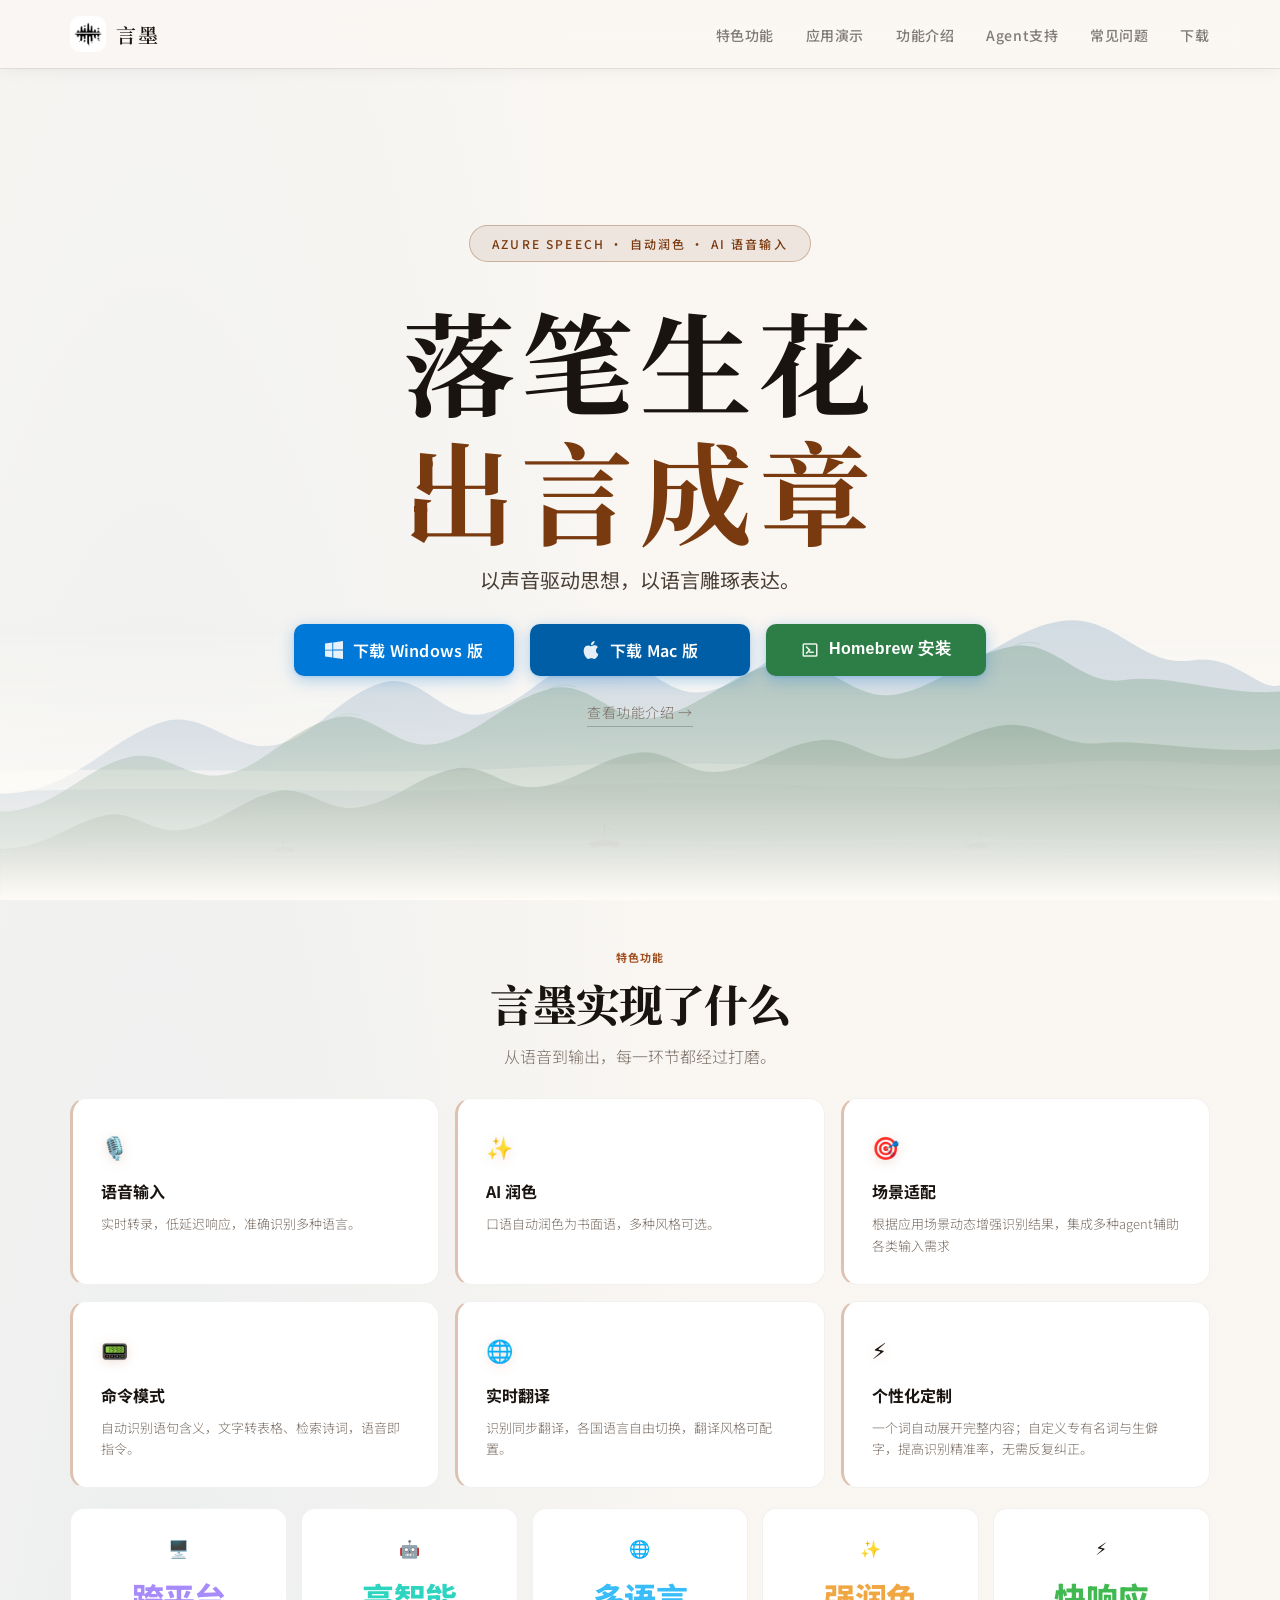
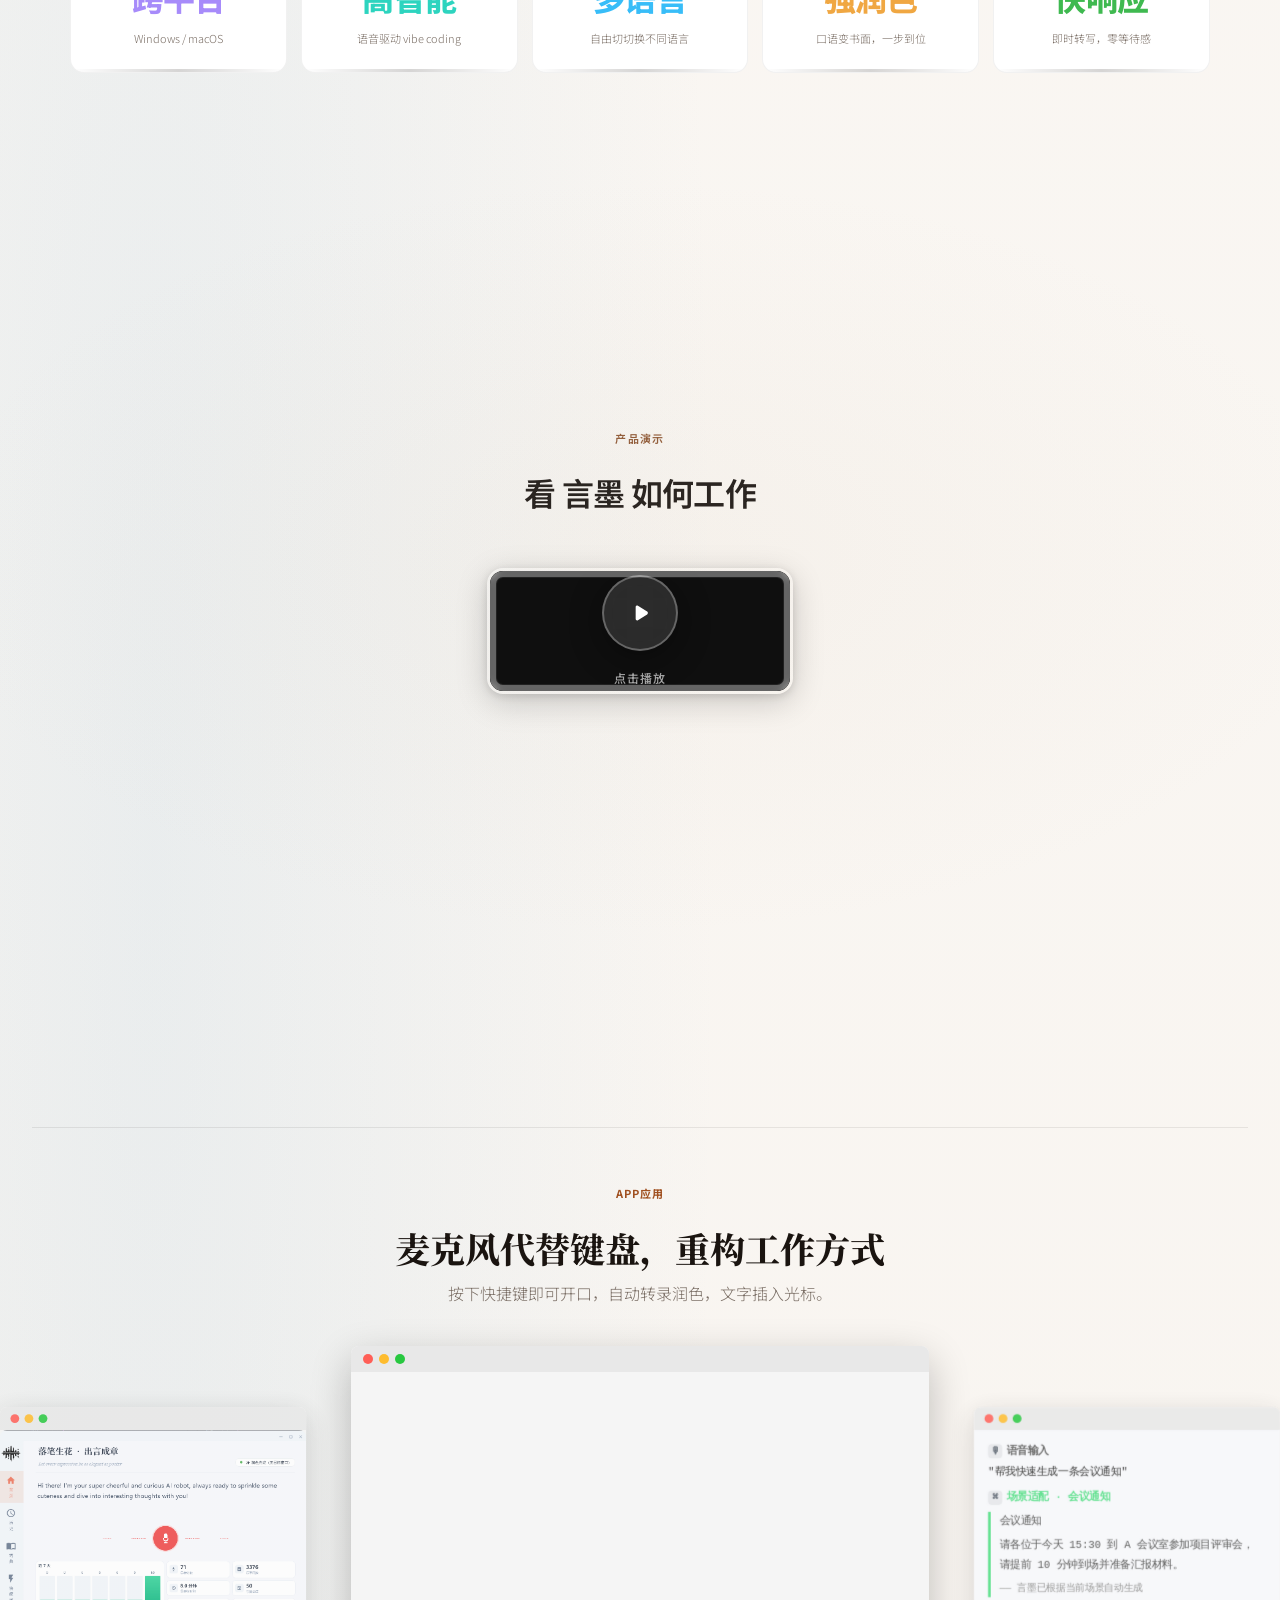
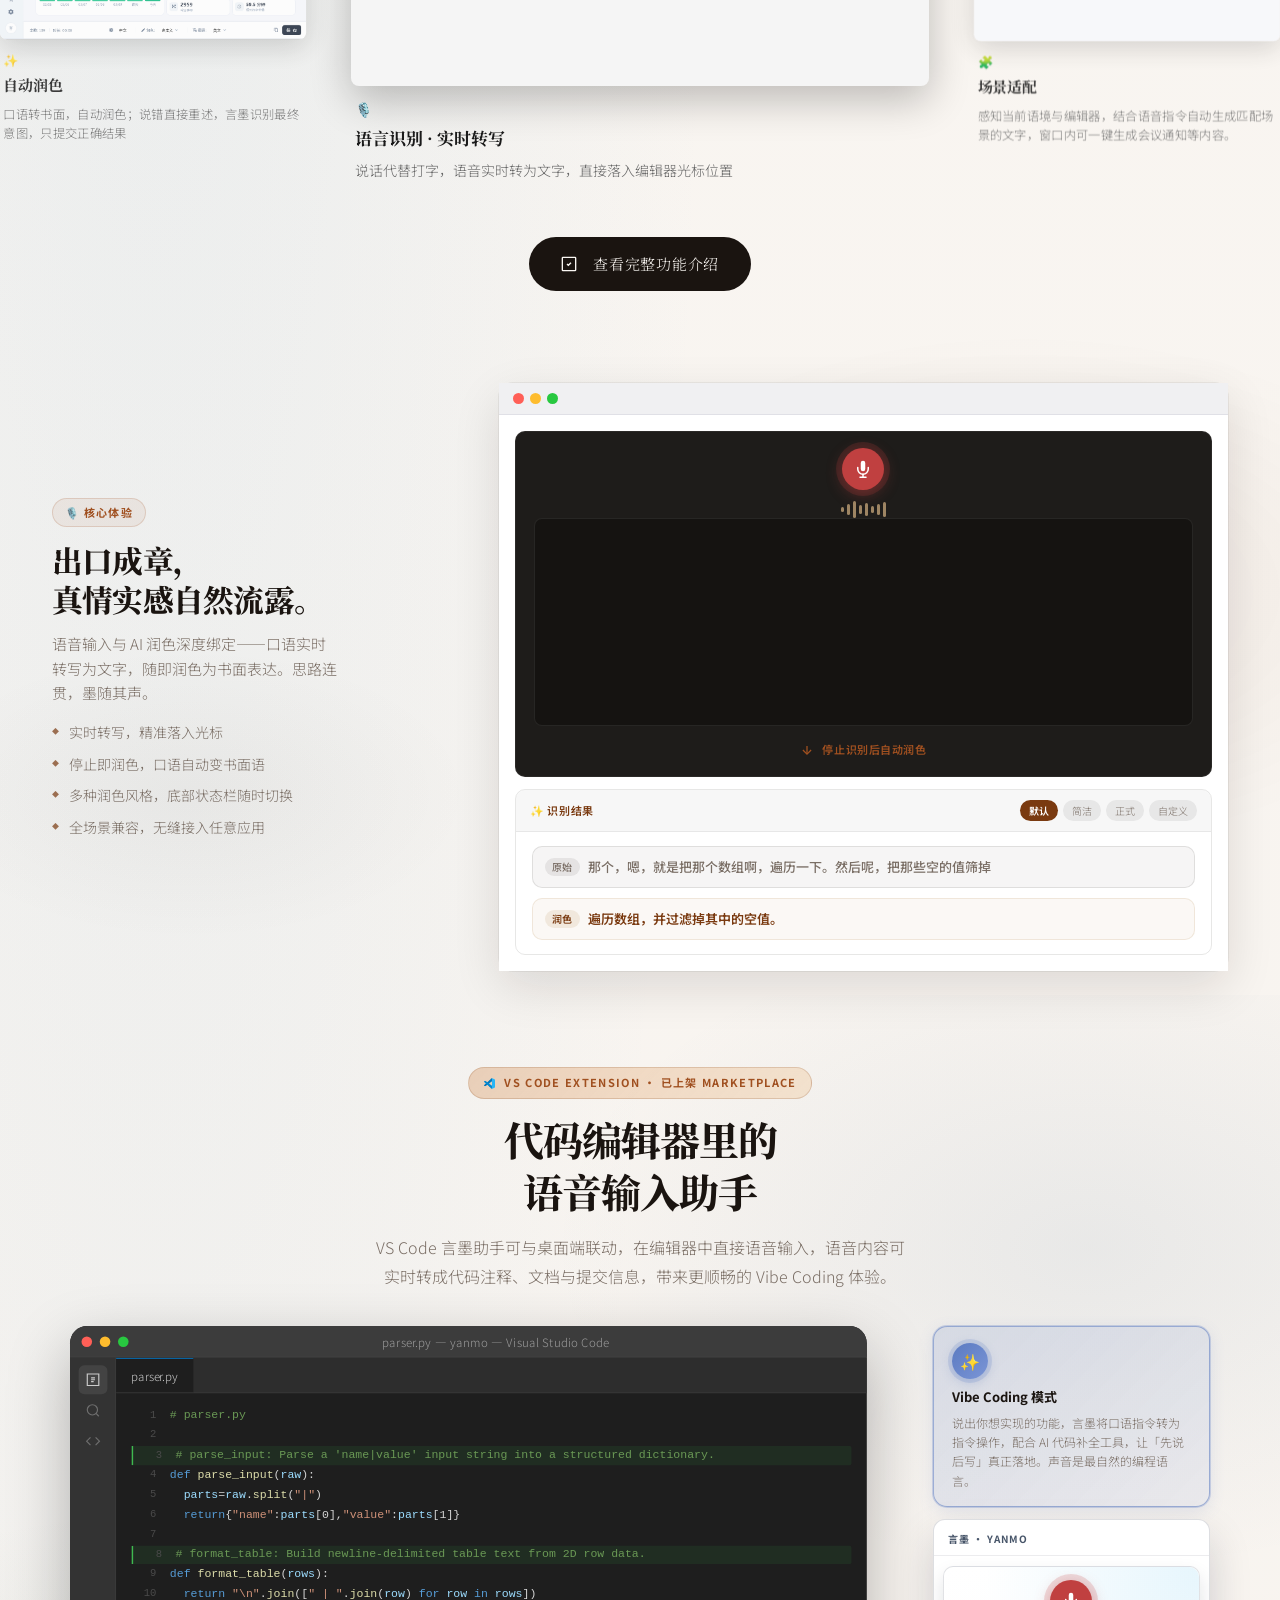
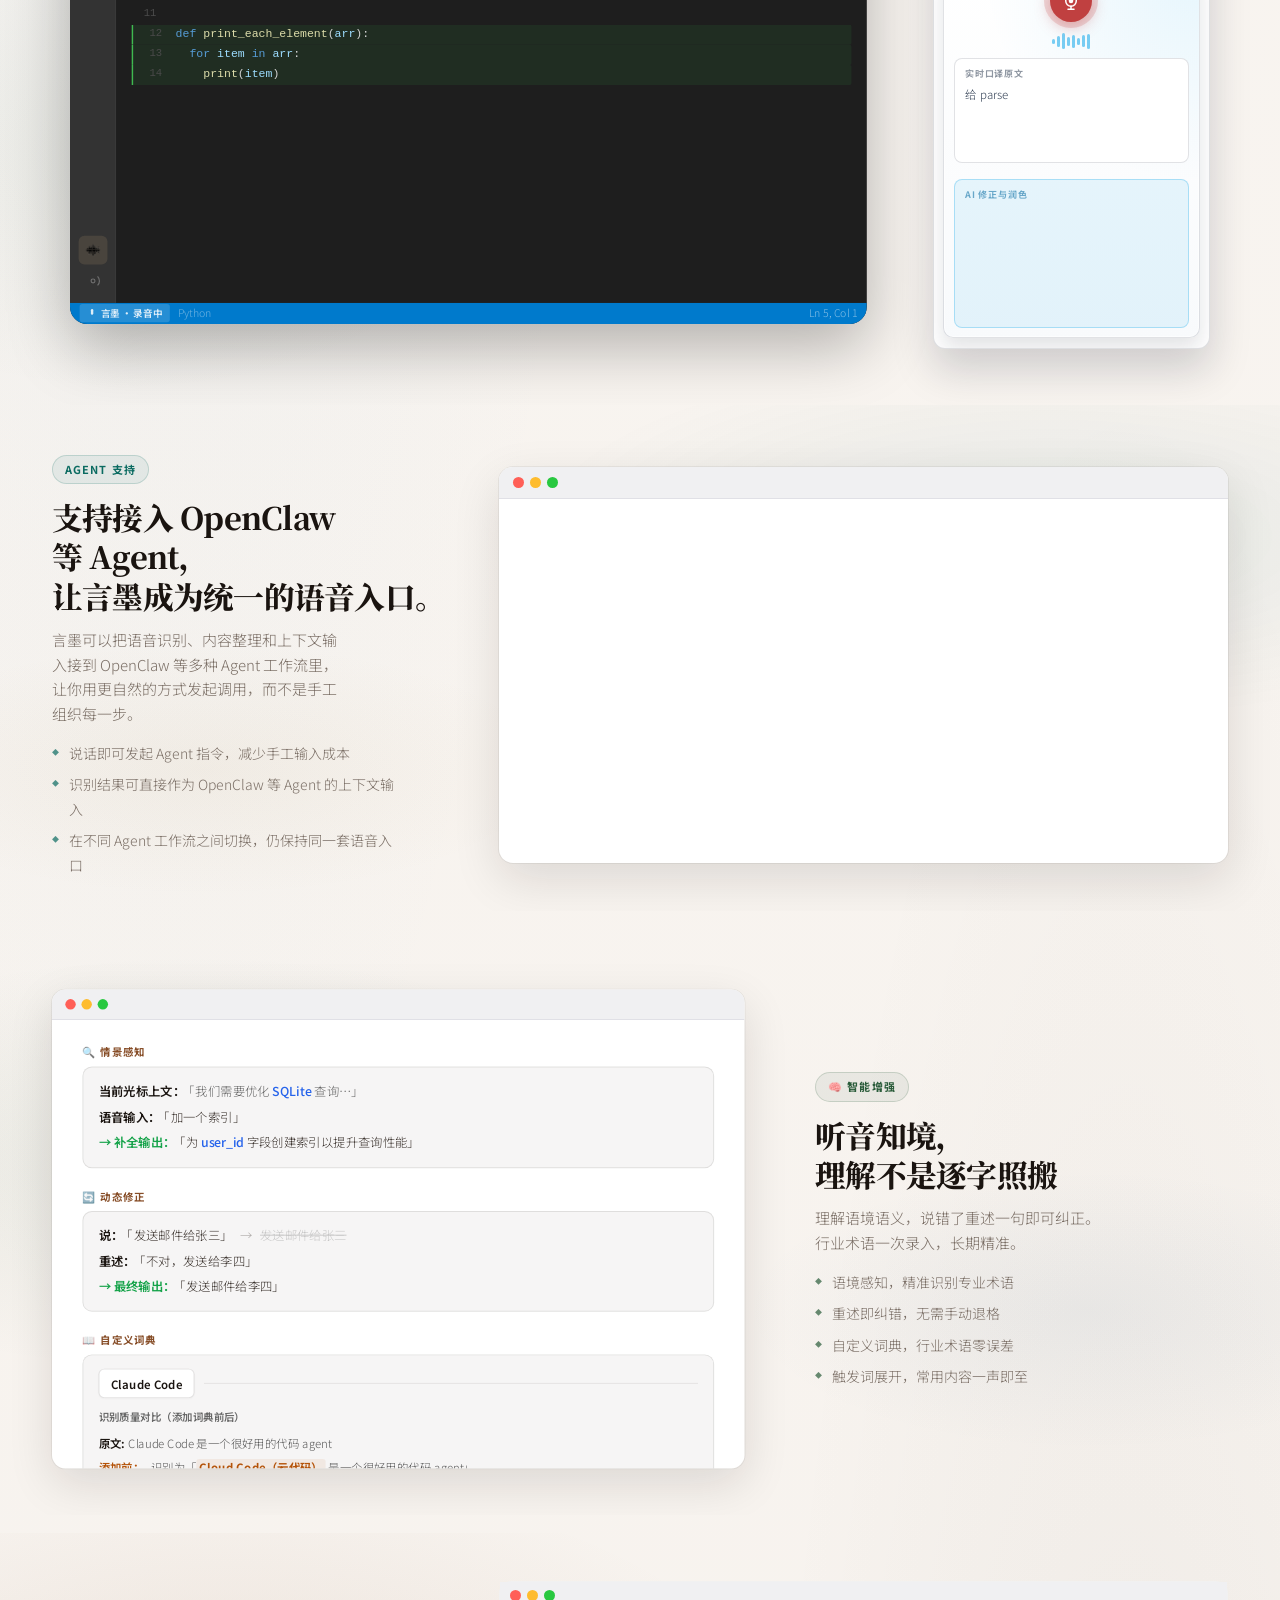
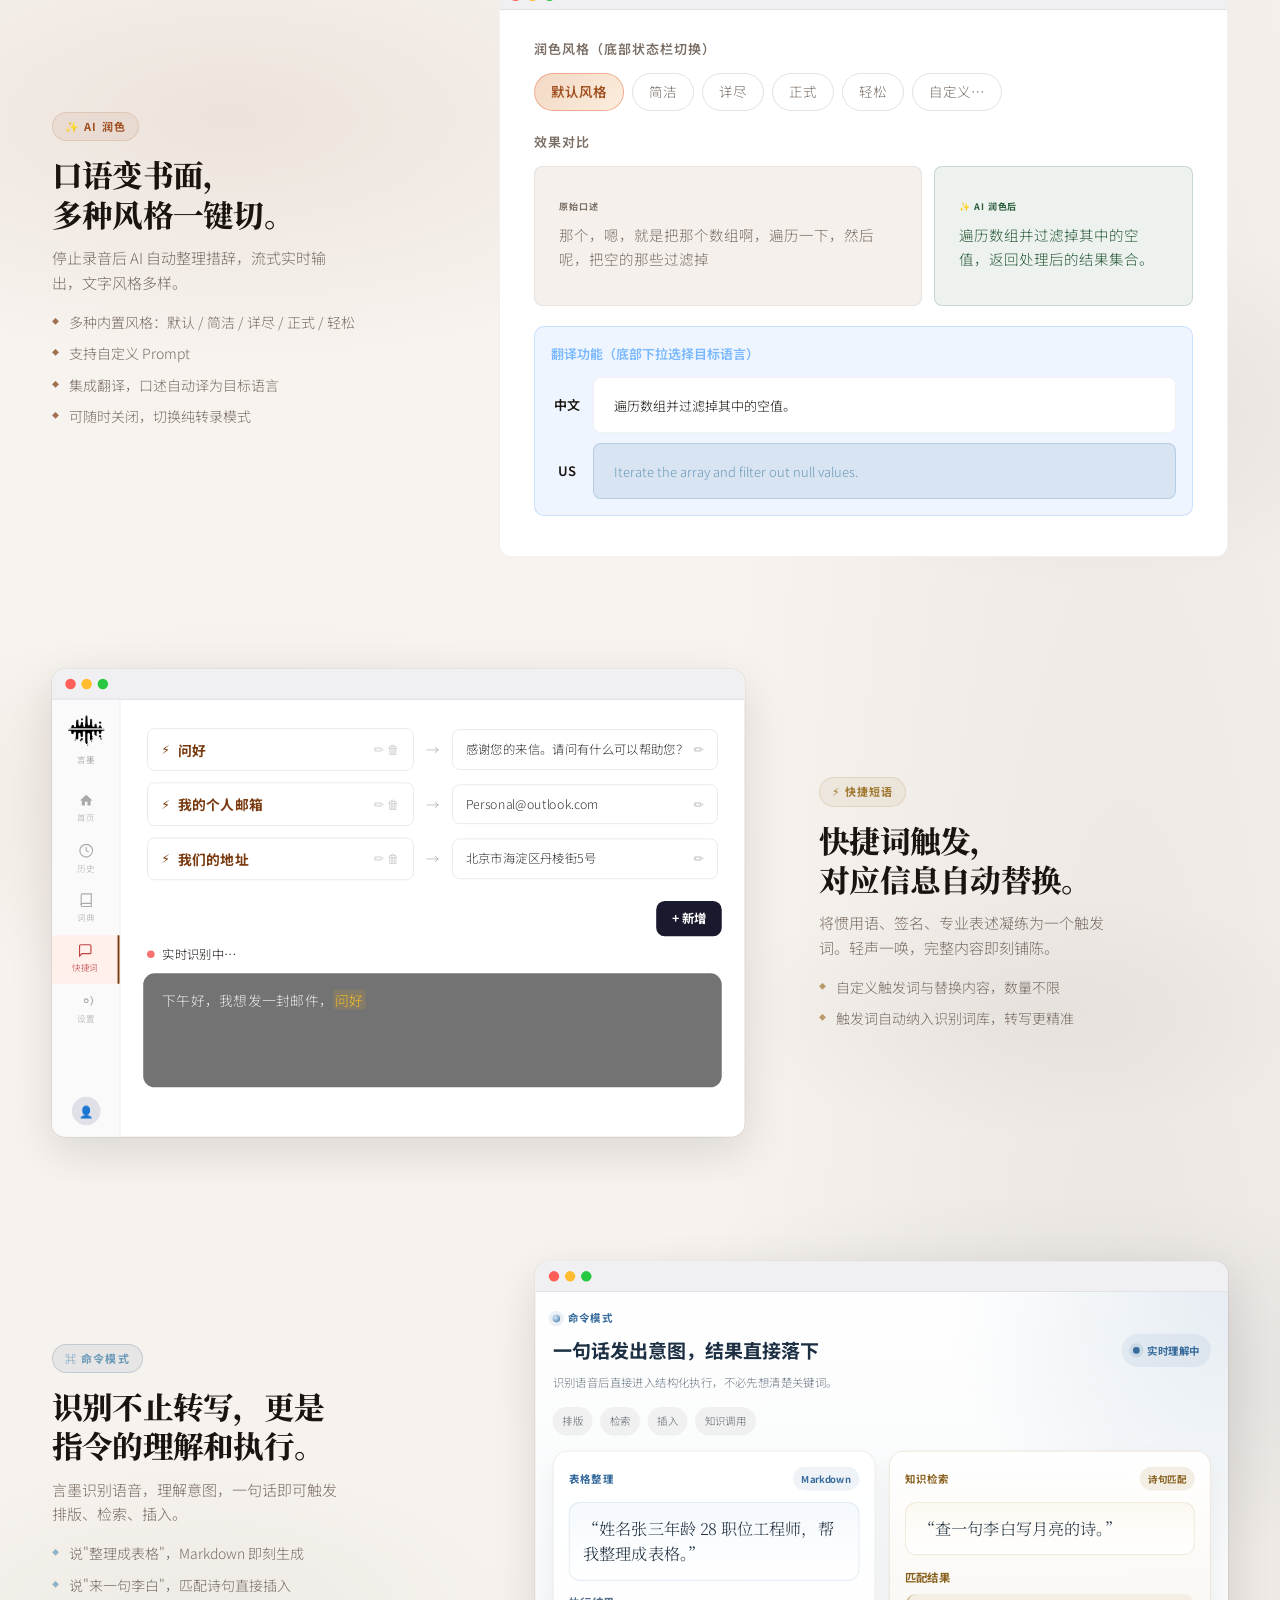
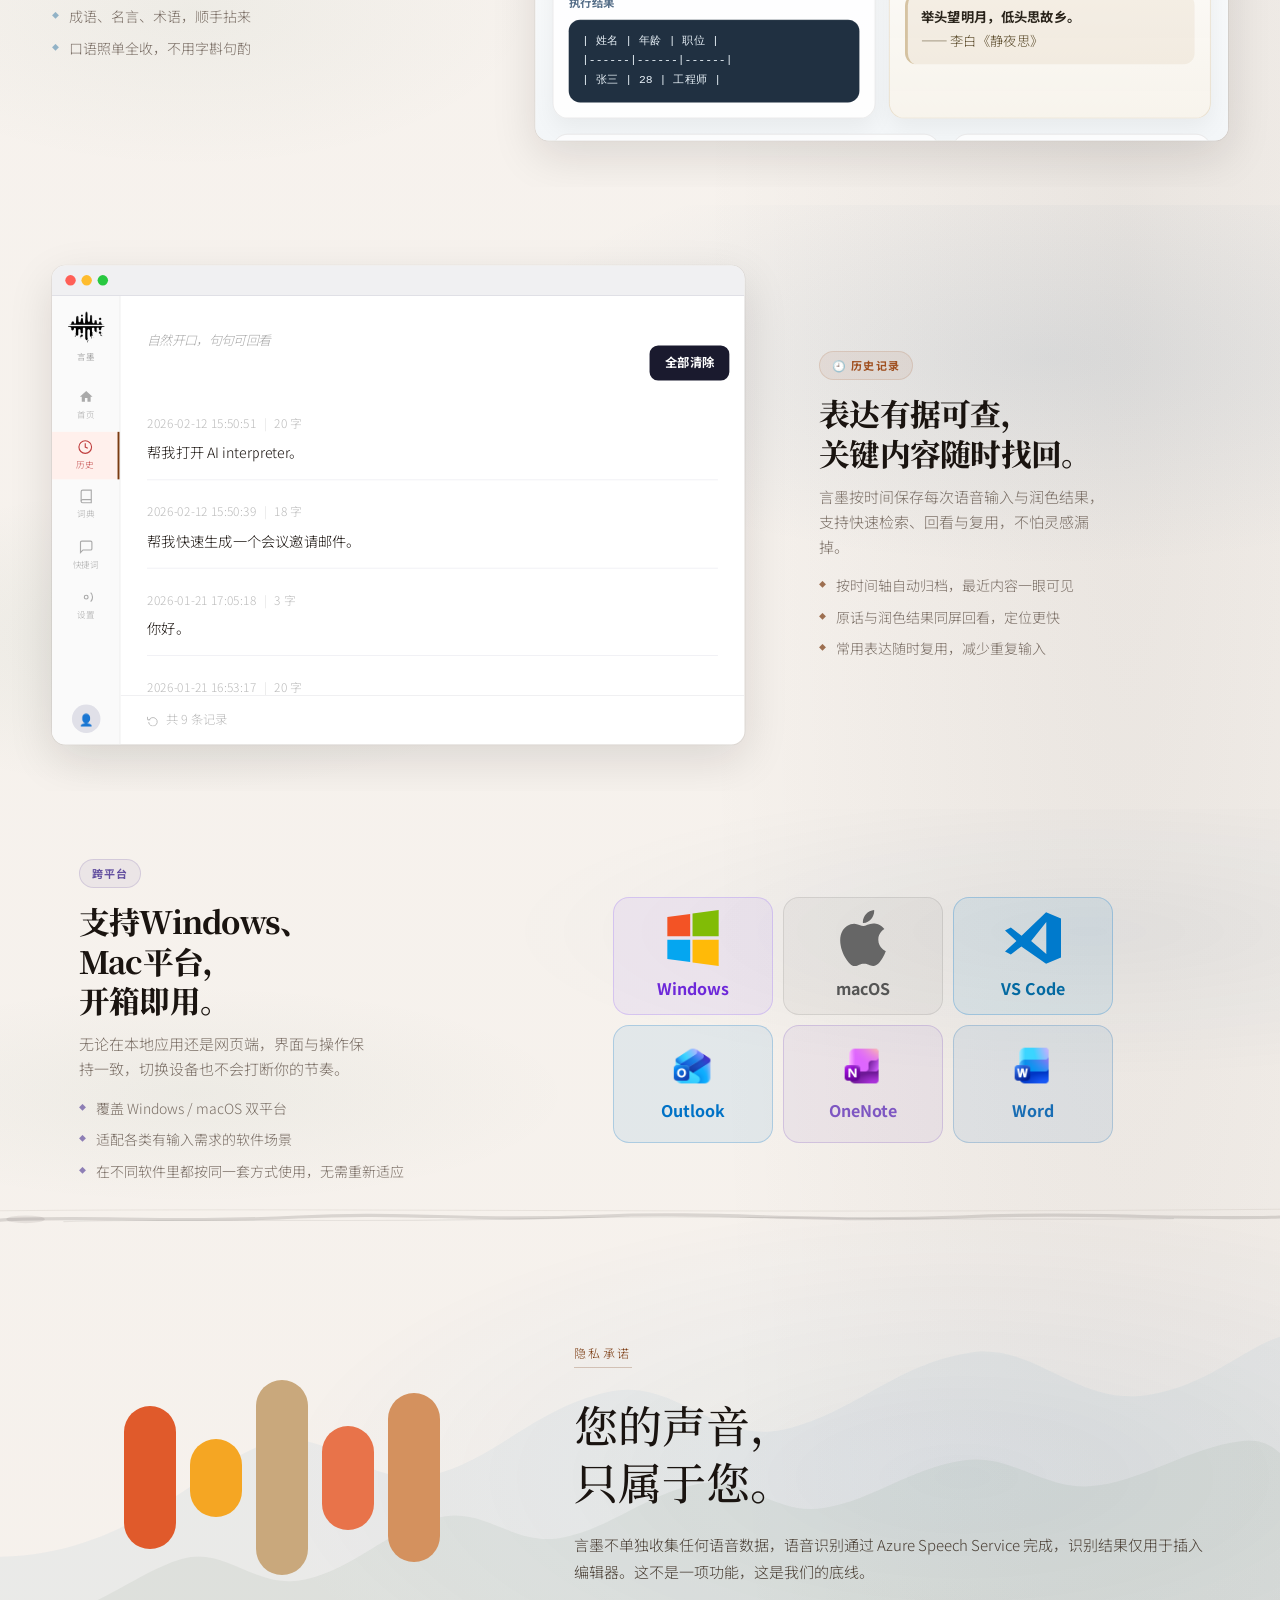
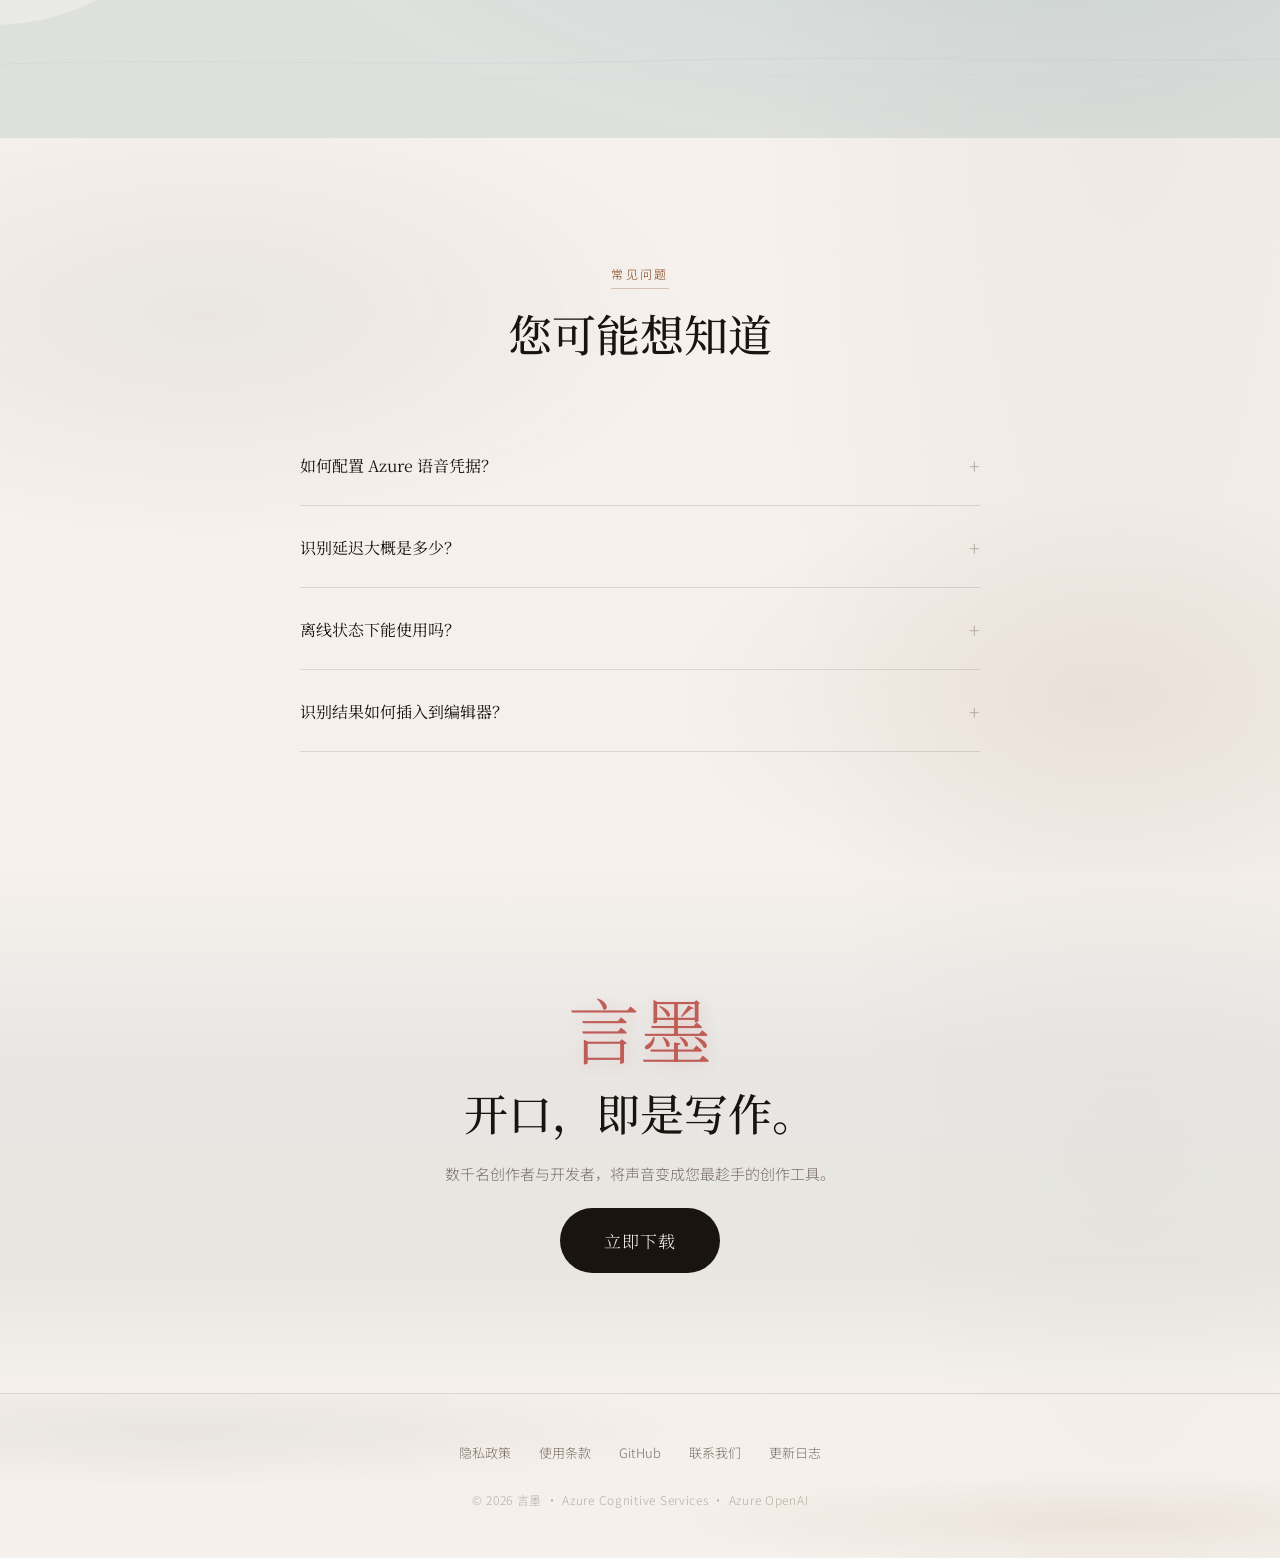
==== commit b842877e: "add video demo of yanmo lobster, pls ooo" ====
--- a/index.html
+++ b/index.html
@@ -108,6 +108,12 @@
           radial-gradient(ellipse 70% 55% at 85% 30%, rgba(30,77,122,0.06) 0%, transparent 65%),
           radial-gradient(ellipse 50% 45% at 15% 70%, rgba(42,92,58,0.045) 0%, transparent 60%);
       }
+      /* OpenClaw #openclaw 青金晕（训练=工坊） */
+      #openclaw {
+        background:
+          radial-gradient(ellipse 62% 56% at 82% 26%, rgba(14,92,87,0.08) 0%, transparent 66%),
+          radial-gradient(ellipse 46% 42% at 16% 72%, rgba(160,120,48,0.055) 0%, transparent 60%);
+      }
       /* 润色 #polish 温润纸墨 */
       #polish {
         background:
@@ -133,11 +139,13 @@
       #command .feat-tag { color: var(--blue); background: rgba(30,77,122,0.07); border-color: rgba(30,77,122,0.18); }
       #phrases .feat-tag { color: #a07830; background: rgba(160,120,48,0.07); border-color: rgba(160,120,48,0.18); }
       #platform .feat-tag { color: #6450a0; background: rgba(100,80,160,0.07); border-color: rgba(100,80,160,0.18); }
+      #openclaw .feat-tag { color: #0b6b61; background: rgba(11,107,97,0.07); border-color: rgba(11,107,97,0.18); }
       /* 各区域 feat-list bullet 染色 */
       #yanmo .feat-list li::before { color: var(--green); }
       #command .feat-list li::before { color: var(--blue); }
       #phrases .feat-list li::before { color: #a07830; }
       #platform .feat-list li::before { color: #6450a0; }
+      #openclaw .feat-list li::before { color: #0b6b61; }
 
       .feat-wrap {
         display: grid;
@@ -182,7 +190,8 @@
       #recording .feat-wrap,
       #polish .feat-wrap,
       #command .feat-wrap,
-      #platform .feat-wrap {
+      #platform .feat-wrap,
+      #openclaw .feat-wrap {
         grid-template-columns: minmax(0, 1fr) 680px;
       }
       #platform .feat-wrap {
@@ -202,6 +211,7 @@
       #polish .feat-visual,
       #command .feat-visual,
       #platform .feat-visual,
+      #openclaw .feat-visual,
       #yanmo .feat-visual,
       #history .feat-visual,
       #phrases .feat-visual {
@@ -213,7 +223,8 @@
         max-width: 680px;
       }
       #polish .style-demo,
-      #command .app-window {
+      #command .app-window,
+      #openclaw .app-window {
         width: 100%;
         max-width: 780px;
       }
@@ -241,7 +252,8 @@
         max-width: 560px;
       }
       #yanmo .app-window,
-      #history .app-window {
+      #history .app-window,
+      #openclaw .app-window {
         width: 100%;
         max-width: 780px;
       }
@@ -1189,6 +1201,512 @@
         object-fit: contain;
       }
 
+      .openclaw-window {
+        background: linear-gradient(180deg, #fdfcf9 0%, #f5f1eb 100%);
+      }
+      .openclaw-body {
+        display: grid;
+        grid-template-columns: 1.15fr 0.95fr;
+        gap: 18px;
+        padding: 20px;
+        background:
+          radial-gradient(circle at top right, rgba(11,107,97,0.08), transparent 38%),
+          linear-gradient(180deg, rgba(255,255,255,0.88), rgba(245,241,235,0.92));
+      }
+      .openclaw-column {
+        display: flex;
+        flex-direction: column;
+        gap: 14px;
+      }
+      .openclaw-panel {
+        background: rgba(255,255,255,0.82);
+        border: 1px solid rgba(26,20,16,0.08);
+        border-radius: 14px;
+        padding: 16px;
+        box-shadow: 0 10px 24px rgba(26,20,16,0.05);
+      }
+      .openclaw-panel-title {
+        display: flex;
+        align-items: center;
+        justify-content: space-between;
+        gap: 10px;
+        font-size: 13px;
+        font-weight: 700;
+        color: #23343a;
+        margin-bottom: 12px;
+      }
+      .openclaw-pill {
+        display: inline-flex;
+        align-items: center;
+        padding: 4px 9px;
+        border-radius: 999px;
+        font-size: 10px;
+        letter-spacing: 0.08em;
+        text-transform: uppercase;
+        background: rgba(11,107,97,0.08);
+        color: #0b6b61;
+      }
+      .openclaw-flow {
+        display: grid;
+        grid-template-columns: repeat(3, minmax(0, 1fr));
+        gap: 10px;
+      }
+      .openclaw-step {
+        min-height: 104px;
+        border-radius: 12px;
+        border: 1px solid rgba(11,107,97,0.12);
+        background: linear-gradient(180deg, rgba(255,255,255,0.98), rgba(243,249,248,0.96));
+        padding: 12px;
+      }
+      .openclaw-step-label {
+        font-size: 11px;
+        color: #0b6b61;
+        font-weight: 700;
+        letter-spacing: 0.06em;
+        text-transform: uppercase;
+        margin-bottom: 8px;
+      }
+      .openclaw-step-title {
+        font-size: 15px;
+        font-weight: 700;
+        color: #1a1410;
+        margin-bottom: 6px;
+      }
+      .openclaw-step-desc {
+        font-size: 12px;
+        line-height: 1.6;
+        color: #6b625a;
+      }
+      .openclaw-input-card {
+        display: flex;
+        flex-direction: column;
+        gap: 10px;
+        padding: 14px;
+        border-radius: 12px;
+        background: linear-gradient(180deg, rgba(255,255,255,0.98), rgba(250,247,243,0.94));
+        border: 1px solid rgba(160,120,48,0.14);
+      }
+      .openclaw-quote {
+        font-family: var(--serif);
+        font-size: 18px;
+        line-height: 1.55;
+        color: #1f1914;
+      }
+      .openclaw-meta {
+        display: flex;
+        gap: 8px;
+        flex-wrap: wrap;
+      }
+      .openclaw-chip {
+        display: inline-flex;
+        align-items: center;
+        gap: 6px;
+        padding: 5px 10px;
+        border-radius: 999px;
+        font-size: 11px;
+        color: #5d564f;
+        background: rgba(26,20,16,0.05);
+      }
+      .openclaw-grid {
+        display: grid;
+        grid-template-columns: repeat(2, minmax(0, 1fr));
+        gap: 10px;
+      }
+      .openclaw-stat {
+        border-radius: 12px;
+        padding: 12px 13px;
+        background: rgba(11,107,97,0.06);
+        border: 1px solid rgba(11,107,97,0.12);
+      }
+      .openclaw-stat-label {
+        font-size: 11px;
+        color: #0b6b61;
+        margin-bottom: 6px;
+        letter-spacing: 0.05em;
+        text-transform: uppercase;
+      }
+      .openclaw-stat-value {
+        font-size: 18px;
+        font-weight: 700;
+        color: #1a1410;
+      }
+      .openclaw-train-card {
+        position: relative;
+        min-height: 100%;
+        display: flex;
+        flex-direction: column;
+        justify-content: space-between;
+        gap: 16px;
+        padding: 18px;
+        border-radius: 16px;
+        background: linear-gradient(160deg, rgba(11,107,97,0.12), rgba(255,255,255,0.92));
+        border: 1px solid rgba(11,107,97,0.16);
+        overflow: hidden;
+      }
+      .openclaw-train-card::after {
+        content: "";
+        position: absolute;
+        right: -44px;
+        top: -40px;
+        width: 160px;
+        height: 160px;
+        border-radius: 50%;
+        background: radial-gradient(circle, rgba(160,120,48,0.18), transparent 70%);
+      }
+      .openclaw-train-header {
+        position: relative;
+        z-index: 1;
+        display: flex;
+        align-items: center;
+        justify-content: space-between;
+        gap: 12px;
+      }
+      .openclaw-model-badge {
+        display: inline-flex;
+        align-items: center;
+        justify-content: center;
+        width: 62px;
+        height: 62px;
+        border-radius: 18px;
+        background: rgba(11,107,97,0.16);
+        color: #0b6b61;
+        font-size: 24px;
+      }
+      .openclaw-train-title {
+        font-size: 18px;
+        font-weight: 700;
+        color: #17322e;
+      }
+      .openclaw-train-sub {
+        font-size: 12px;
+        color: #5f6d6a;
+        margin-top: 4px;
+      }
+      .openclaw-timeline {
+        position: relative;
+        z-index: 1;
+        display: flex;
+        flex-direction: column;
+        gap: 10px;
+      }
+      .openclaw-timeline-item {
+        display: grid;
+        grid-template-columns: 18px minmax(0, 1fr);
+        gap: 10px;
+        align-items: start;
+      }
+      .openclaw-timeline-dot {
+        width: 18px;
+        height: 18px;
+        border-radius: 50%;
+        margin-top: 1px;
+        background: radial-gradient(circle at 35% 35%, #d6f2ef, #0b6b61);
+        box-shadow: 0 0 0 4px rgba(11,107,97,0.08);
+      }
+      .openclaw-timeline-text strong {
+        display: block;
+        font-size: 13px;
+        color: #17322e;
+        margin-bottom: 2px;
+      }
+      .openclaw-timeline-text span {
+        font-size: 12px;
+        color: #5f6d6a;
+        line-height: 1.55;
+      }
+      .openclaw-output {
+        position: relative;
+        z-index: 1;
+        display: flex;
+        align-items: center;
+        justify-content: space-between;
+        gap: 14px;
+        padding: 14px;
+        border-radius: 12px;
+        background: rgba(255,255,255,0.68);
+        border: 1px solid rgba(26,20,16,0.08);
+      }
+      .openclaw-output strong {
+        display: block;
+        font-size: 14px;
+        color: #17322e;
+        margin-bottom: 4px;
+      }
+      .openclaw-output span {
+        display: block;
+        font-size: 12px;
+        color: #5f6d6a;
+      }
+      .openclaw-output-tag {
+        flex-shrink: 0;
+        padding: 6px 10px;
+        border-radius: 999px;
+        background: rgba(160,120,48,0.14);
+        color: #8a6322;
+        font-size: 11px;
+        font-weight: 700;
+      }
+
+      .command-window {
+        background: linear-gradient(180deg, #fdfcf9 0%, #f3f6f8 100%);
+      }
+      .command-body {
+        display: flex;
+        flex-direction: column;
+        gap: 16px;
+        padding: 18px;
+        background:
+          radial-gradient(circle at top right, rgba(55,107,156,0.12), transparent 34%),
+          linear-gradient(180deg, rgba(255,255,255,0.94), rgba(243,246,248,0.96));
+      }
+      .command-topbar {
+        display: flex;
+        align-items: center;
+        justify-content: space-between;
+        gap: 12px;
+      }
+      .command-title-wrap {
+        display: flex;
+        flex-direction: column;
+        gap: 6px;
+      }
+      .command-kicker {
+        display: inline-flex;
+        align-items: center;
+        gap: 8px;
+        font-size: 11px;
+        font-weight: 700;
+        letter-spacing: 0.08em;
+        text-transform: uppercase;
+        color: #376b9c;
+      }
+      .command-kicker::before {
+        content: "";
+        width: 8px;
+        height: 8px;
+        border-radius: 50%;
+        background: radial-gradient(circle at 35% 35%, #d7e9fb, #376b9c);
+        box-shadow: 0 0 0 4px rgba(55,107,156,0.1);
+      }
+      .command-title {
+        font-size: 20px;
+        font-weight: 700;
+        color: #1c2f43;
+      }
+      .command-subtitle {
+        font-size: 12px;
+        color: #6c7a86;
+      }
+      .command-status {
+        display: inline-flex;
+        align-items: center;
+        gap: 8px;
+        padding: 8px 12px;
+        border-radius: 999px;
+        background: rgba(55,107,156,0.08);
+        color: #376b9c;
+        font-size: 11px;
+        font-weight: 700;
+        white-space: nowrap;
+      }
+      .command-status::before {
+        content: "";
+        width: 7px;
+        height: 7px;
+        border-radius: 50%;
+        background: #376b9c;
+        box-shadow: 0 0 0 4px rgba(55,107,156,0.12);
+      }
+      .command-chip-row {
+        display: flex;
+        gap: 8px;
+        flex-wrap: wrap;
+      }
+      .command-chip {
+        display: inline-flex;
+        align-items: center;
+        padding: 5px 10px;
+        border-radius: 999px;
+        background: rgba(26,20,16,0.05);
+        color: #5f6870;
+        font-size: 11px;
+      }
+      .command-grid {
+        display: grid;
+        grid-template-columns: repeat(2, minmax(0, 1fr));
+        gap: 14px;
+      }
+      .command-card {
+        display: flex;
+        flex-direction: column;
+        gap: 12px;
+        min-height: 206px;
+        padding: 16px;
+        border-radius: 16px;
+        background: rgba(255,255,255,0.84);
+        border: 1px solid rgba(26,20,16,0.08);
+        box-shadow: 0 10px 24px rgba(26,20,16,0.05);
+      }
+      .command-card.search {
+        background: linear-gradient(180deg, rgba(255,255,255,0.96), rgba(247,243,235,0.94));
+        border-color: rgba(160,120,48,0.16);
+      }
+      .command-card-head {
+        display: flex;
+        align-items: center;
+        justify-content: space-between;
+        gap: 10px;
+      }
+      .command-card-type {
+        font-size: 11px;
+        font-weight: 700;
+        letter-spacing: 0.08em;
+        text-transform: uppercase;
+        color: #376b9c;
+      }
+      .command-card.search .command-card-type {
+        color: #8a6322;
+      }
+      .command-card-badge {
+        padding: 4px 9px;
+        border-radius: 999px;
+        font-size: 10px;
+        font-weight: 700;
+        background: rgba(55,107,156,0.08);
+        color: #376b9c;
+      }
+      .command-card.search .command-card-badge {
+        background: rgba(160,120,48,0.12);
+        color: #8a6322;
+      }
+      .command-voice {
+        padding: 14px;
+        border-radius: 12px;
+        background: linear-gradient(180deg, rgba(245,249,253,0.96), rgba(255,255,255,0.98));
+        border: 1px solid rgba(55,107,156,0.12);
+        font-family: var(--serif);
+        font-size: 17px;
+        line-height: 1.55;
+        color: #223241;
+      }
+      .command-card.search .command-voice {
+        background: linear-gradient(180deg, rgba(252,249,241,0.98), rgba(255,255,255,0.98));
+        border-color: rgba(160,120,48,0.14);
+      }
+      .command-result {
+        display: flex;
+        flex-direction: column;
+        gap: 8px;
+      }
+      .command-result-label {
+        font-size: 12px;
+        font-weight: 700;
+        color: #58708a;
+      }
+      .command-card.search .command-result-label {
+        color: #8a6322;
+      }
+      .command-code {
+        padding: 12px 14px;
+        border-radius: 12px;
+        background: #203041;
+        color: #e8f1f8;
+        font-family: Consolas, Monaco, monospace;
+        font-size: 12px;
+        line-height: 1.75;
+        box-shadow: inset 0 1px 0 rgba(255,255,255,0.04);
+      }
+      .command-quote {
+        padding: 12px 14px;
+        border-radius: 12px;
+        background: rgba(160,120,48,0.08);
+        border-left: 3px solid rgba(160,120,48,0.36);
+        font-size: 14px;
+        line-height: 1.7;
+        color: #5a4a2a;
+      }
+      .command-quote strong {
+        display: block;
+        color: #2a241b;
+        margin-bottom: 2px;
+      }
+      .command-footer {
+        display: grid;
+        grid-template-columns: 1.2fr 0.8fr;
+        gap: 14px;
+      }
+      .command-panel {
+        padding: 15px 16px;
+        border-radius: 16px;
+        background: rgba(255,255,255,0.72);
+        border: 1px solid rgba(26,20,16,0.08);
+      }
+      .command-panel-title {
+        font-size: 12px;
+        font-weight: 700;
+        color: #376b9c;
+        letter-spacing: 0.06em;
+        text-transform: uppercase;
+        margin-bottom: 10px;
+      }
+      .command-steps {
+        display: flex;
+        flex-direction: column;
+        gap: 8px;
+      }
+      .command-step {
+        display: grid;
+        grid-template-columns: 24px minmax(0, 1fr);
+        gap: 10px;
+        align-items: start;
+      }
+      .command-step-num {
+        width: 24px;
+        height: 24px;
+        border-radius: 50%;
+        display: inline-flex;
+        align-items: center;
+        justify-content: center;
+        background: rgba(55,107,156,0.1);
+        color: #376b9c;
+        font-size: 11px;
+        font-weight: 700;
+      }
+      .command-step-text strong {
+        display: block;
+        font-size: 13px;
+        color: #223241;
+        margin-bottom: 2px;
+      }
+      .command-step-text span {
+        font-size: 12px;
+        line-height: 1.55;
+        color: #677480;
+      }
+      .command-metrics {
+        display: grid;
+        grid-template-columns: 1fr;
+        gap: 10px;
+      }
+      .command-metric {
+        padding: 12px 13px;
+        border-radius: 12px;
+        background: rgba(55,107,156,0.06);
+        border: 1px solid rgba(55,107,156,0.1);
+      }
+      .command-metric-label {
+        font-size: 11px;
+        color: #5f6f7d;
+        margin-bottom: 6px;
+        text-transform: uppercase;
+        letter-spacing: 0.05em;
+      }
+      .command-metric-value {
+        font-size: 18px;
+        font-weight: 700;
+        color: #1c2f43;
+      }
+
       /* RESPONSIVE */
       @media (max-width: 1366px) and (min-width: 1201px) {
         :root {
@@ -1207,7 +1725,8 @@
         #recording .feat-wrap,
         #polish .feat-wrap,
         #command .feat-wrap,
-        #platform .feat-wrap {
+        #platform .feat-wrap,
+        #openclaw .feat-wrap {
           /* 给图片列更多空间 (62%)，防止被积压 */
           grid-template-columns: minmax(0, 1fr) minmax(420px, 62%);
         }
@@ -1257,6 +1776,7 @@
         #polish .style-demo,
         #command .app-window,
         #platform .app-window,
+        #openclaw .app-window,
         #yanmo .app-window,
         #history .app-window,
         #phrases .app-window {
@@ -1296,7 +1816,8 @@
         #recording .feat-wrap,
         #polish .feat-wrap,
         #command .feat-wrap,
-        #platform .feat-wrap {
+        #platform .feat-wrap,
+        #openclaw .feat-wrap {
           grid-template-columns: minmax(0, 1fr) minmax(360px, 50%);
         }
         #yanmo .feat-wrap.flip,
@@ -1341,7 +1862,8 @@
         #recording .feat-wrap,
         #polish .feat-wrap,
         #command .feat-wrap,
-        #platform .feat-wrap {
+        #platform .feat-wrap,
+        #openclaw .feat-wrap {
           grid-template-columns: minmax(0, 1fr) minmax(320px, 48%);
         }
         #yanmo .feat-wrap.flip,
@@ -1381,6 +1903,7 @@
         #yanmo .app-window,
         #phrases .app-window,
         #command .app-window,
+        #openclaw .app-window,
         #history .app-window {
           height: auto !important;
           min-height: 0;
@@ -1391,6 +1914,7 @@
         #yanmo .win-body,
         #phrases .win-body,
         #command .win-body,
+        #openclaw .win-body,
         #history .win-body {
           overflow-y: auto;
         }
@@ -1475,6 +1999,7 @@
         #yanmo .app-window,
         #phrases .app-window,
         #command .app-window,
+        #openclaw .app-window,
         #history .app-window {
           height: auto !important;
           max-height: 56vh;
@@ -1484,6 +2009,7 @@
         #yanmo .win-body,
         #phrases .win-body,
         #command .win-body,
+        #openclaw .win-body,
         #history .win-body {
           overflow-y: auto;
         }
@@ -1559,6 +2085,7 @@
         #yanmo .app-window,
         #phrases .app-window,
         #command .app-window,
+        #openclaw .app-window,
         #history .app-window {
           max-height: 50vh;
         }
@@ -3130,6 +3657,7 @@
         #yanmo .app-window,
         #phrases .app-window,
         #command .app-window,
+        #openclaw .app-window,
         #history .app-window {
           height: auto !important;
           min-height: 0;
@@ -3140,6 +3668,7 @@
         #yanmo .win-body,
         #phrases .win-body,
         #command .win-body,
+        #openclaw .win-body,
         #history .win-body {
           overflow-y: auto;
         }
@@ -3210,6 +3739,7 @@
       #command .container,
       #phrases .container,
       #platform .container,
+      #openclaw .container,
       #polish .container,
       #history .container,
       #faq .container,
@@ -3218,6 +3748,7 @@
       .overview-section,
       .vscode-ext-section,
       .overview-app-section,
+      #openclaw,
       #polish,
       #history,
       #faq { position: relative; overflow: hidden; }
@@ -3229,6 +3760,7 @@
         #polish .feat-wrap,
         #command .feat-wrap,
         #platform .feat-wrap,
+        #openclaw .feat-wrap,
         #yanmo .feat-wrap.flip,
         #history .feat-wrap.flip,
         #phrases .feat-wrap.flip {
@@ -3270,9 +3802,22 @@
         #history .app-window,
         #polish .style-demo,
         #command .app-window,
+        #openclaw .app-window,
         #phrases .app-window {
           max-width: 100%;
           width: 100%;
+        }
+
+        .openclaw-body {
+          grid-template-columns: 1fr;
+        }
+        .command-grid,
+        .command-footer {
+          grid-template-columns: 1fr;
+        }
+        .openclaw-flow,
+        .openclaw-grid {
+          grid-template-columns: 1fr;
         }
 
         .container {
@@ -3317,6 +3862,7 @@
           <li><a href="#overview">特色功能</a></li>
           <li><a href="#demo">应用演示</a></li>
           <li><a href="#recording">功能介绍</a></li>
+          <li><a href="#openclaw">Agent支持</a></li>
           <li><a href="#faq">常见问题</a></li>
           <li><a href="#hero">下载</a></li>
         </ul>
@@ -4070,6 +4616,31 @@
             </div>
             
 
+          </div>
+        </div>
+      </div>
+    </section>
+    <!-- OpenClaw 支持 -->
+    <section class="feat-section" id="openclaw">
+      <div class="container">
+        <div class="feat-wrap">
+          <div class="feat-text reveal">
+            <span class="feat-tag">Agent 支持</span>
+            <h2 class="feat-title">支持接入 OpenClaw 等 Agent，<br />让言墨成为统一的语音入口。</h2>
+            <p class="feat-desc">言墨可以把语音识别、内容整理和上下文输入接到 OpenClaw 等多种 Agent 工作流里，让你用更自然的方式发起调用，而不是手工组织每一步。</p>
+            <ul class="feat-list">
+              <li>说话即可发起 Agent 指令，减少手工输入成本</li>
+              <li>识别结果可直接作为 OpenClaw 等 Agent 的上下文输入</li>
+              <li>在不同 Agent 工作流之间切换，仍保持同一套语音入口</li>
+            </ul>
+          </div>
+          <div class="feat-visual reveal">
+            <div class="app-window">
+              <div class="win-chrome">
+                <span class="wc-dot wc-r"></span><span class="wc-dot wc-y"></span><span class="wc-dot wc-g"></span>
+              </div>
+              <video src="yanmo_lobster.mp4" style="width:100%;display:block;" autoplay muted loop playsinline preload="metadata"></video>
+            </div>
           </div>
         </div>
       </div>
@@ -4399,33 +4970,96 @@
             </ul>
           </div>
           <div class="feat-visual reveal">
-            <div class="app-window" style="height: 580px">
+            <div class="app-window command-window" style="height: 580px">
               <div class="win-chrome">
                 <span class="wc-dot wc-r"></span><span class="wc-dot wc-y"></span><span class="wc-dot wc-g"></span>
               </div>
-              <div class="win-body" style="flex:1;min-height:0;padding:24px 22px;display:flex;flex-direction:column;gap:18px;overflow-y:auto">
-                <div style="font-size:13px;color:var(--text-2);font-weight:600;text-transform:uppercase;letter-spacing:.08em">命令示例</div>
-
-                <!-- 示例 1：转表格 -->
-                <div style="background:rgba(255,255,255,0.04);border:1px solid rgba(255,255,255,0.07);border-radius:12px;padding:18px 20px">
-                  <div style="font-size:13px;color:var(--text-2);margin-bottom:10px;font-weight:600">🎙 语音输入</div>
-                  <div style="font-size:14.5px;color:var(--text-1);margin-bottom:14px">"姓名张三年龄28职位工程师，帮我整理成表格"</div>
-                  <div style="font-size:13px;color:#7ee787;margin-bottom:8px;font-weight:600">⌘ 执行结果</div>
-                  <div style="font-family:monospace;font-size:13px;color:var(--text-1);line-height:1.8;background:rgba(0,0,0,0.3);border-radius:8px;padding:12px 14px">
-                    | 姓名 | 年龄 | 职位 |<br />
-                    |------|------|------|<br />
-                    | 张三 |  28   | 工程师 |
+              <div class="win-body command-body" style="flex:1;min-height:0;overflow-y:auto">
+                <div class="command-topbar">
+                  <div class="command-title-wrap">
+                    <div class="command-kicker">命令模式</div>
+                    <div class="command-title">一句话发出意图，结果直接落下</div>
+                    <div class="command-subtitle">识别语音后直接进入结构化执行，不必先想清楚关键词。</div>
+                  </div>
+                  <div class="command-status">实时理解中</div>
+                </div>
+
+                <div class="command-chip-row">
+                  <span class="command-chip">排版</span>
+                  <span class="command-chip">检索</span>
+                  <span class="command-chip">插入</span>
+                  <span class="command-chip">知识调用</span>
+                </div>
+
+                <div class="command-grid">
+                  <div class="command-card">
+                    <div class="command-card-head">
+                      <span class="command-card-type">表格整理</span>
+                      <span class="command-card-badge">Markdown</span>
+                    </div>
+                    <div class="command-voice">“姓名张三年龄 28 职位工程师，帮我整理成表格。”</div>
+                    <div class="command-result">
+                      <div class="command-result-label">执行结果</div>
+                      <div class="command-code">| 姓名 | 年龄 | 职位 |<br />|------|------|------|<br />| 张三 | 28 | 工程师 |</div>
+                    </div>
+                  </div>
+
+                  <div class="command-card search">
+                    <div class="command-card-head">
+                      <span class="command-card-type">知识检索</span>
+                      <span class="command-card-badge">诗句匹配</span>
+                    </div>
+                    <div class="command-voice">“查一句李白写月亮的诗。”</div>
+                    <div class="command-result">
+                      <div class="command-result-label">匹配结果</div>
+                      <div class="command-quote">
+                        <strong>举头望明月，低头思故乡。</strong>
+                        —— 李白《静夜思》
+                      </div>
+                    </div>
                   </div>
                 </div>
 
-                <!-- 示例 2：检索诗词 -->
-                <div style="background:rgba(255,255,255,0.04);border:1px solid rgba(255,255,255,0.07);border-radius:12px;padding:18px 20px">
-                  <div style="font-size:13px;color:var(--text-2);margin-bottom:10px;font-weight:600">🎙 语音输入</div>
-                  <div style="font-size:14.5px;color:var(--text-1);margin-bottom:14px">"查一句李白写月亮的诗"</div>
-                  <div style="font-size:13px;color:#7ee787;margin-bottom:8px;font-weight:600">⌘ 匹配结果</div>
-                  <div style="font-size:14.5px;color:#e8c97a;font-style:italic;padding:10px 14px;background:rgba(232,201,122,0.06);border-left:3px solid rgba(232,201,122,0.4);border-radius:0 8px 8px 0">
-                    举头望明月，低头思故乡。<br />
-                    <span style="font-size:13px;color:var(--text-2);font-style:normal">—— 李白《静夜思》</span>
+                <div class="command-footer">
+                  <div class="command-panel">
+                    <div class="command-panel-title">执行路径</div>
+                    <div class="command-steps">
+                      <div class="command-step">
+                        <div class="command-step-num">1</div>
+                        <div class="command-step-text">
+                          <strong>识别原话</strong>
+                          <span>先保留自然表达，不要求口播像写字一样规整。</span>
+                        </div>
+                      </div>
+                      <div class="command-step">
+                        <div class="command-step-num">2</div>
+                        <div class="command-step-text">
+                          <strong>判断意图</strong>
+                          <span>区分这是要整理、检索还是直接插入内容。</span>
+                        </div>
+                      </div>
+                      <div class="command-step">
+                        <div class="command-step-num">3</div>
+                        <div class="command-step-text">
+                          <strong>即时落地</strong>
+                          <span>把结果以最合适的格式写进当前编辑位置。</span>
+                        </div>
+                      </div>
+                    </div>
+                  </div>
+
+                  <div class="command-panel">
+                    <div class="command-panel-title">典型能力</div>
+                    <div class="command-metrics">
+                      <div class="command-metric">
+                        <div class="command-metric-label">支持格式</div>
+                        <div class="command-metric-value">表格 / 引文 / 文本</div>
+                      </div>
+                      <div class="command-metric">
+                        <div class="command-metric-label">输入习惯</div>
+                        <div class="command-metric-value">口语也能直接用</div>
+                      </div>
+                    </div>
                   </div>
                 </div>
               </div>
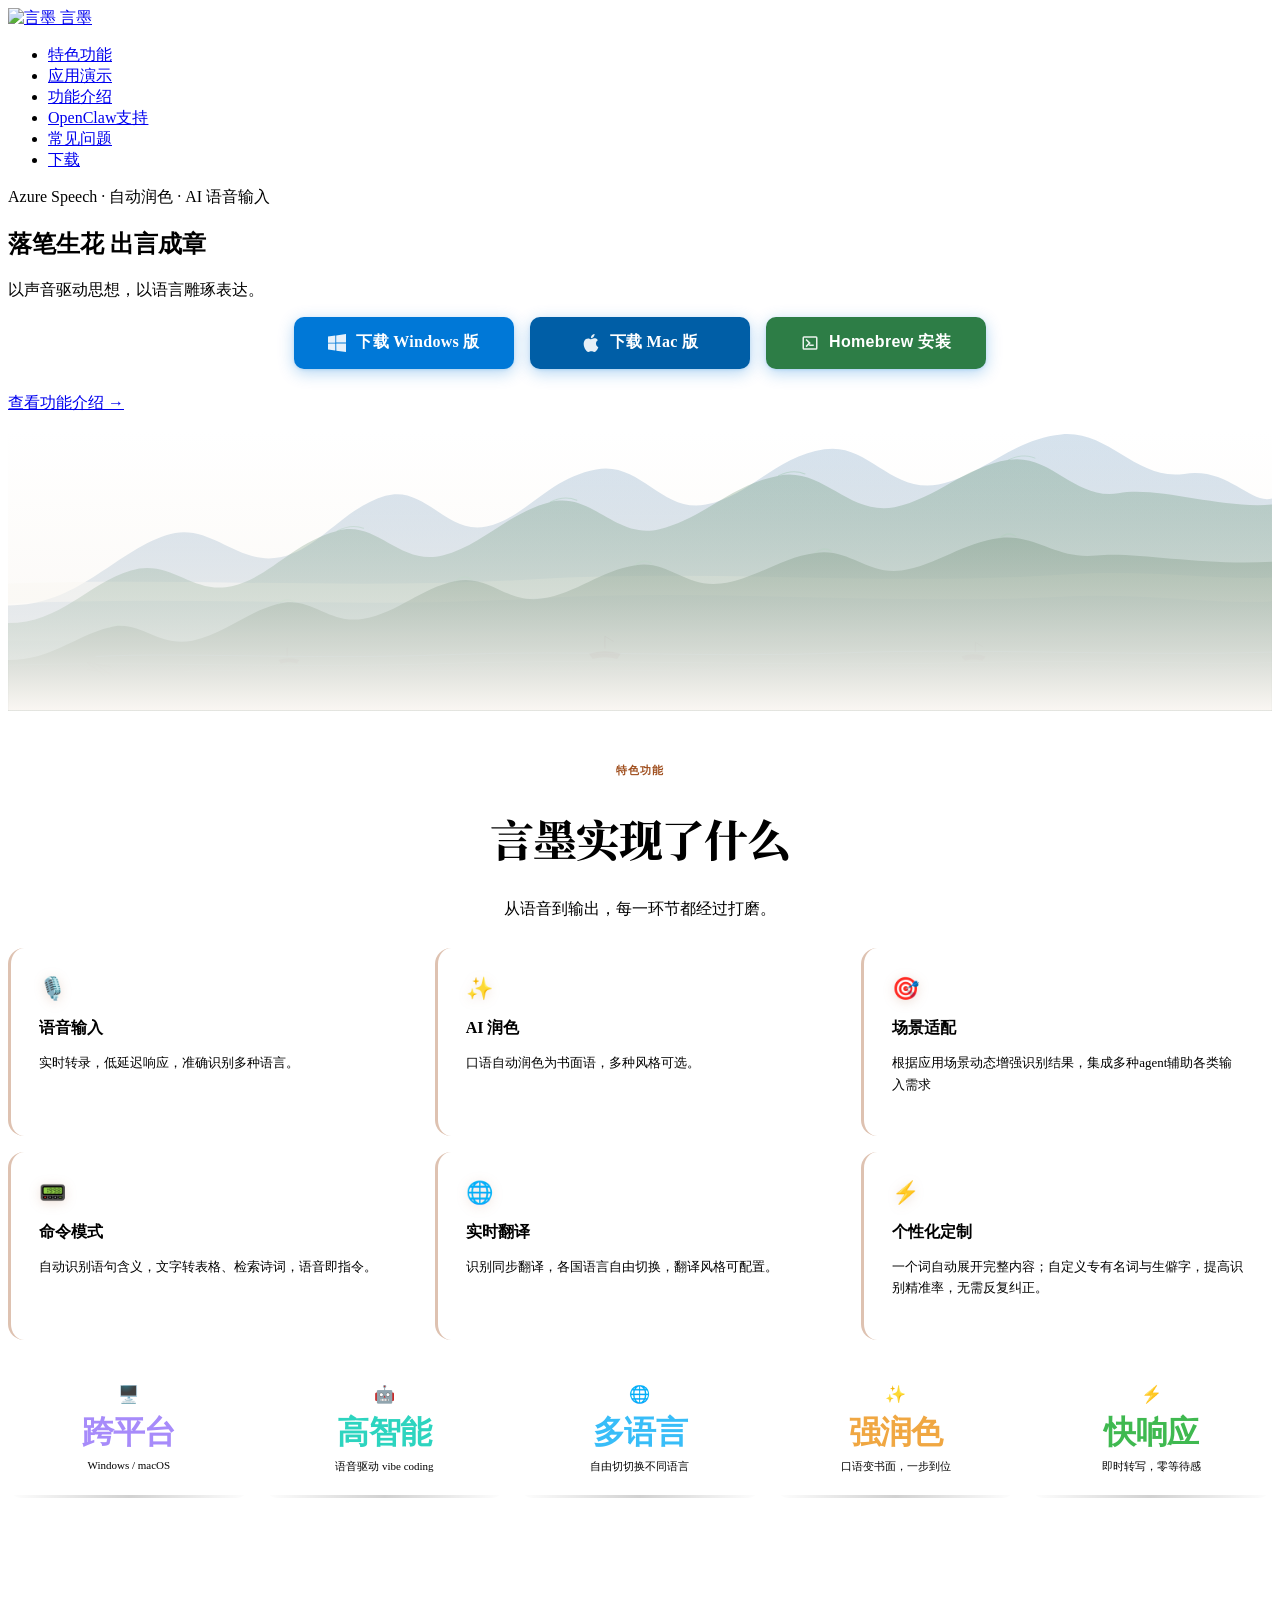
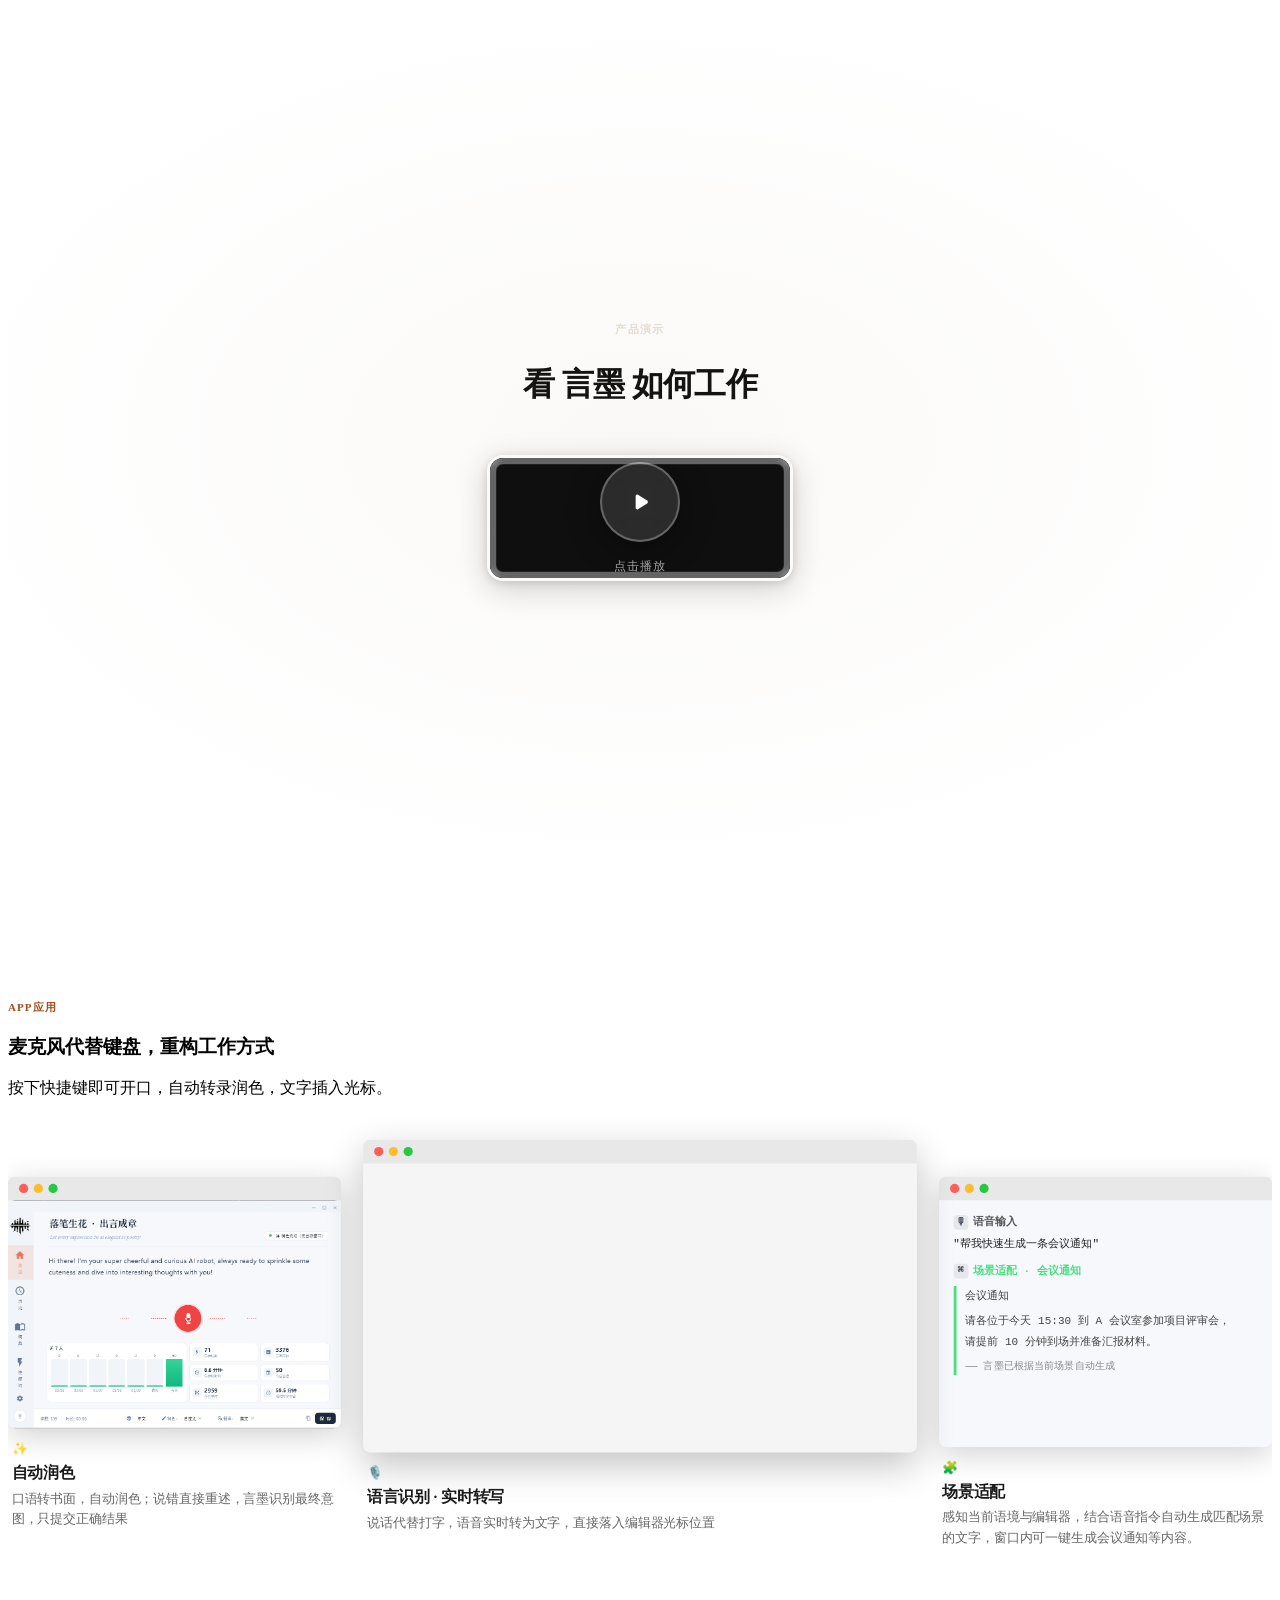
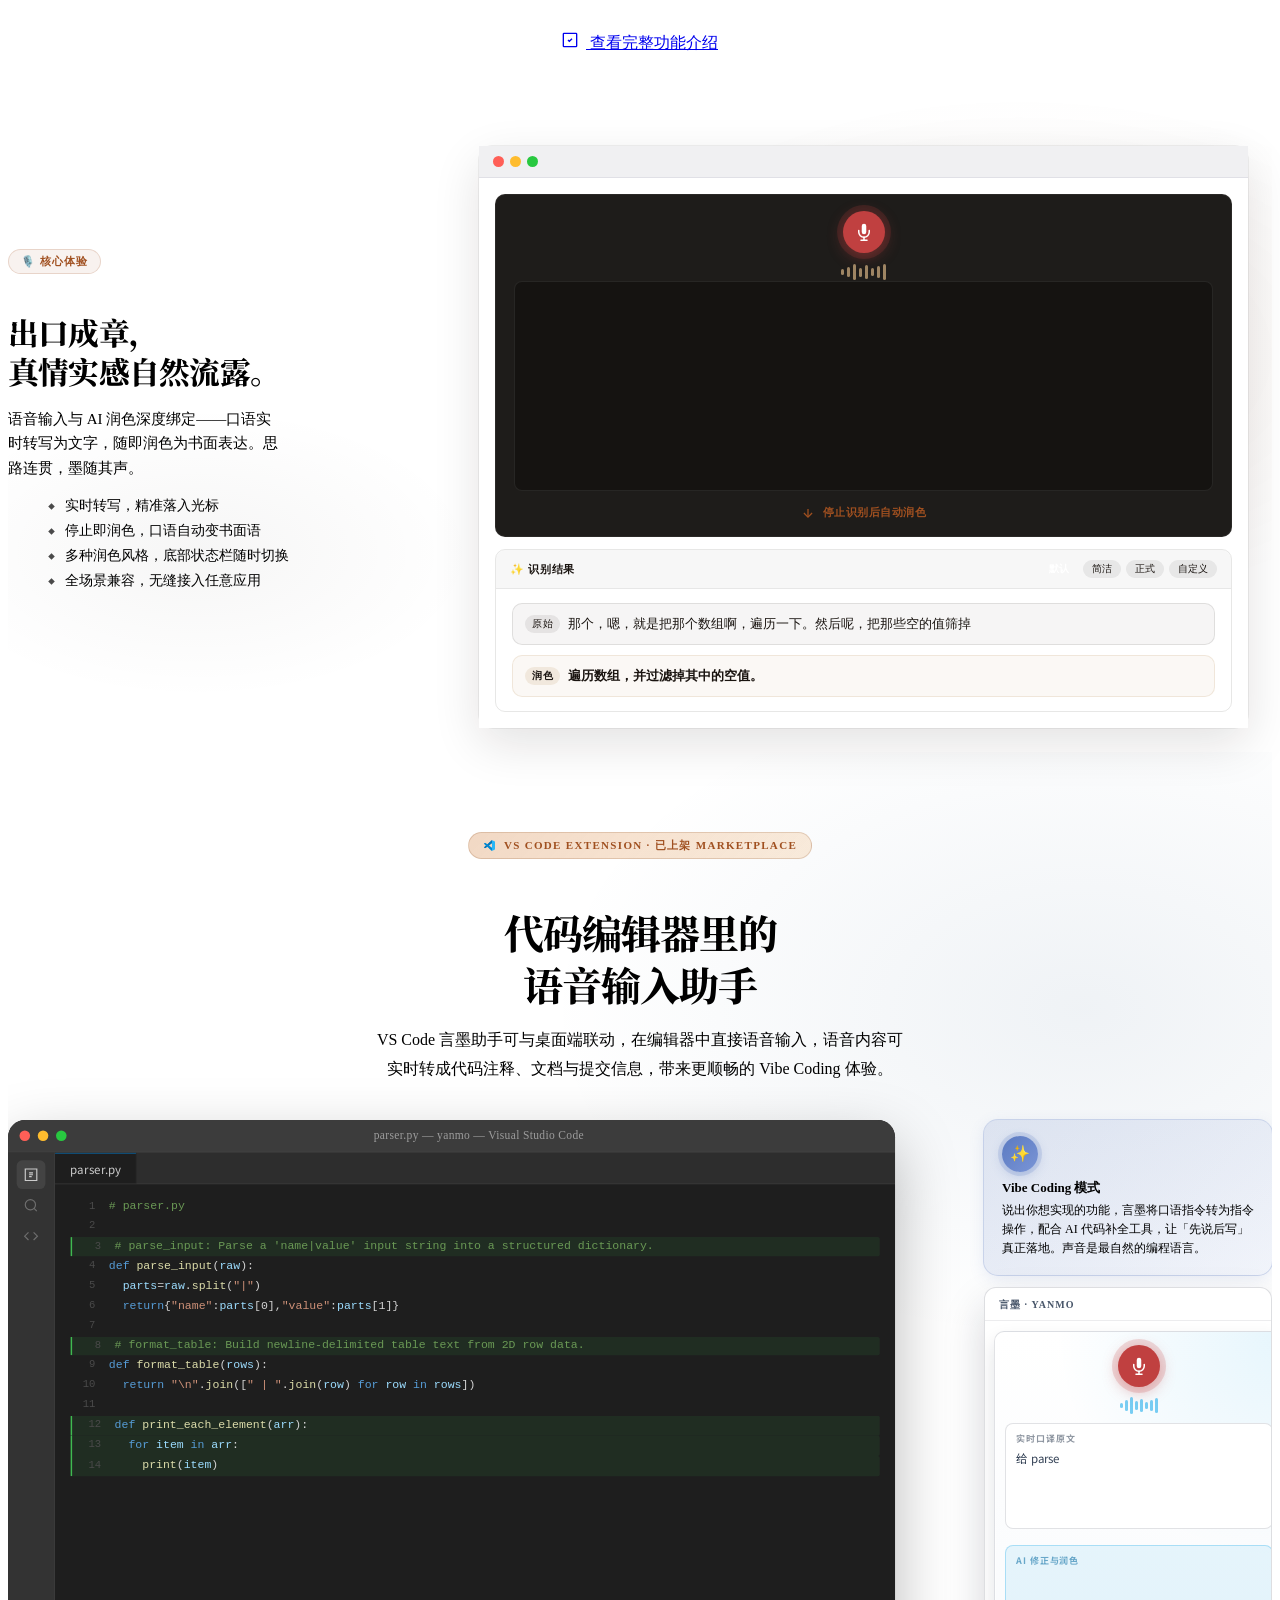
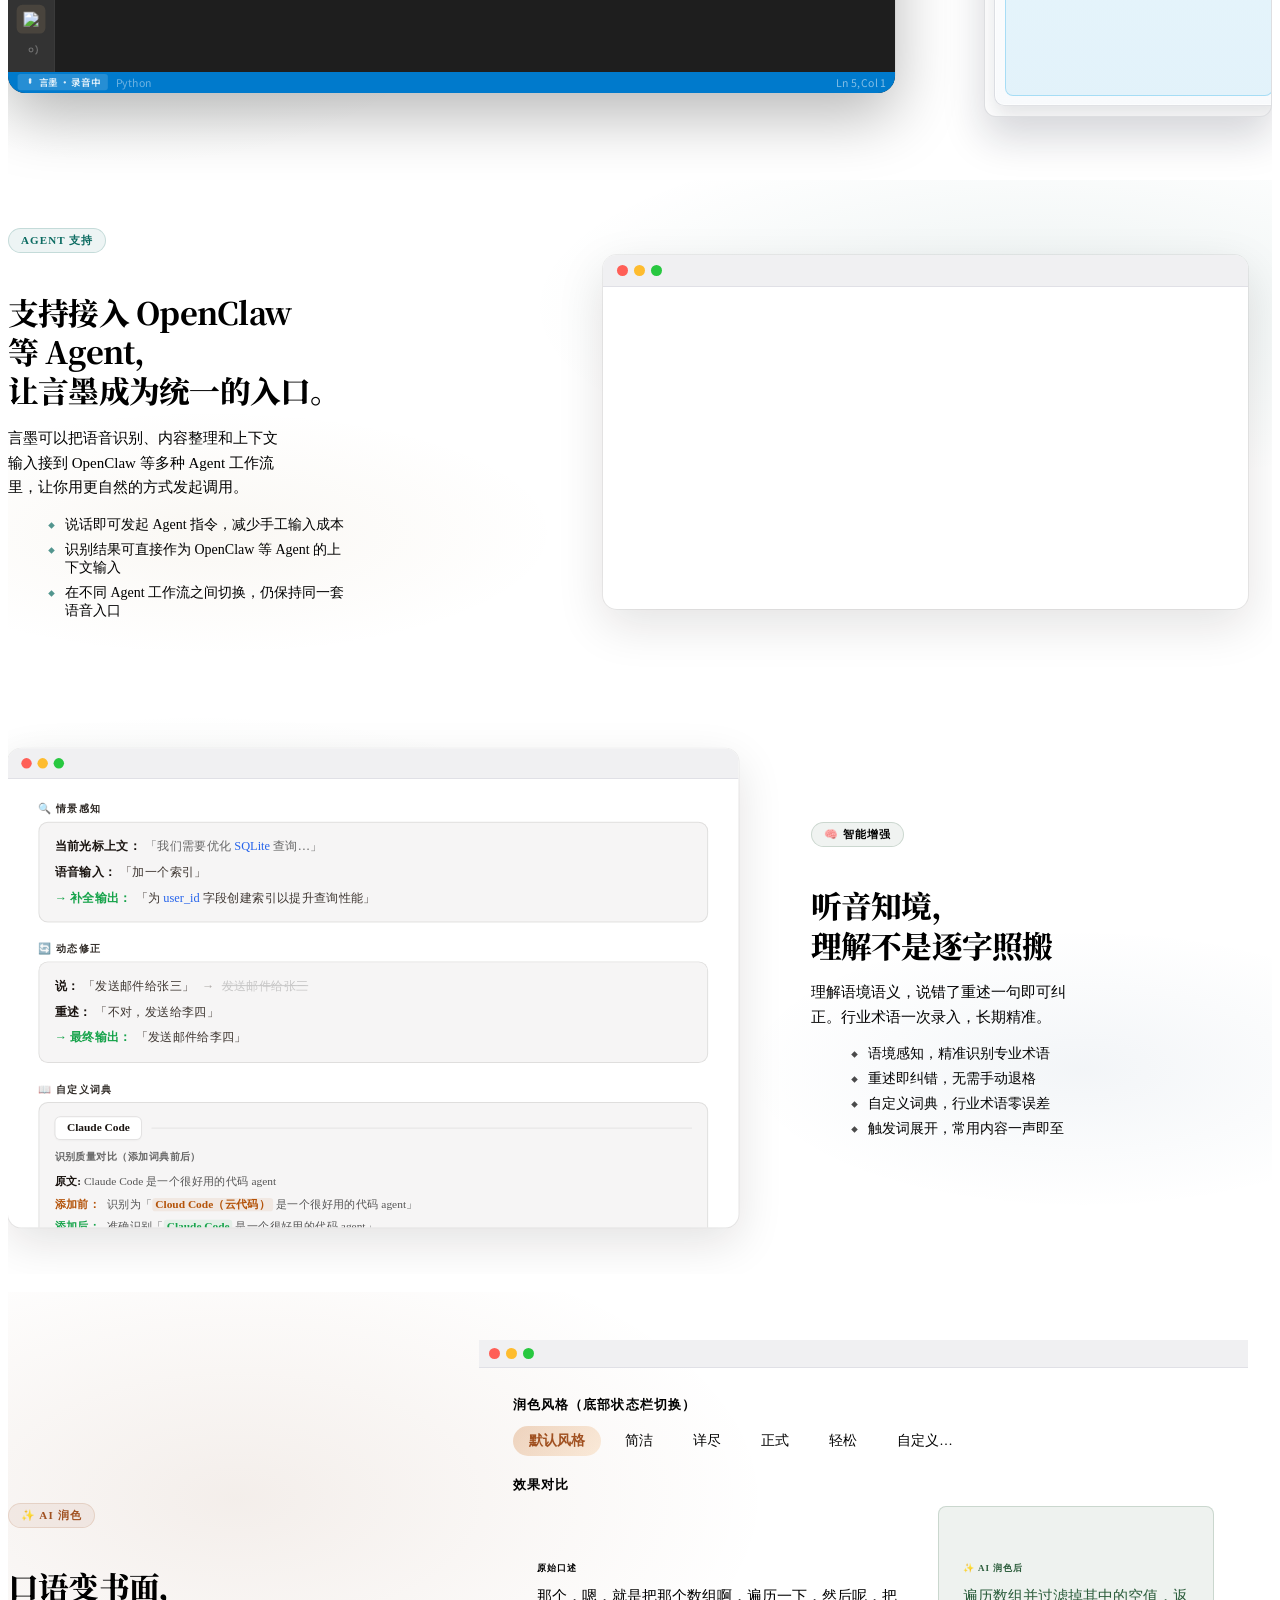
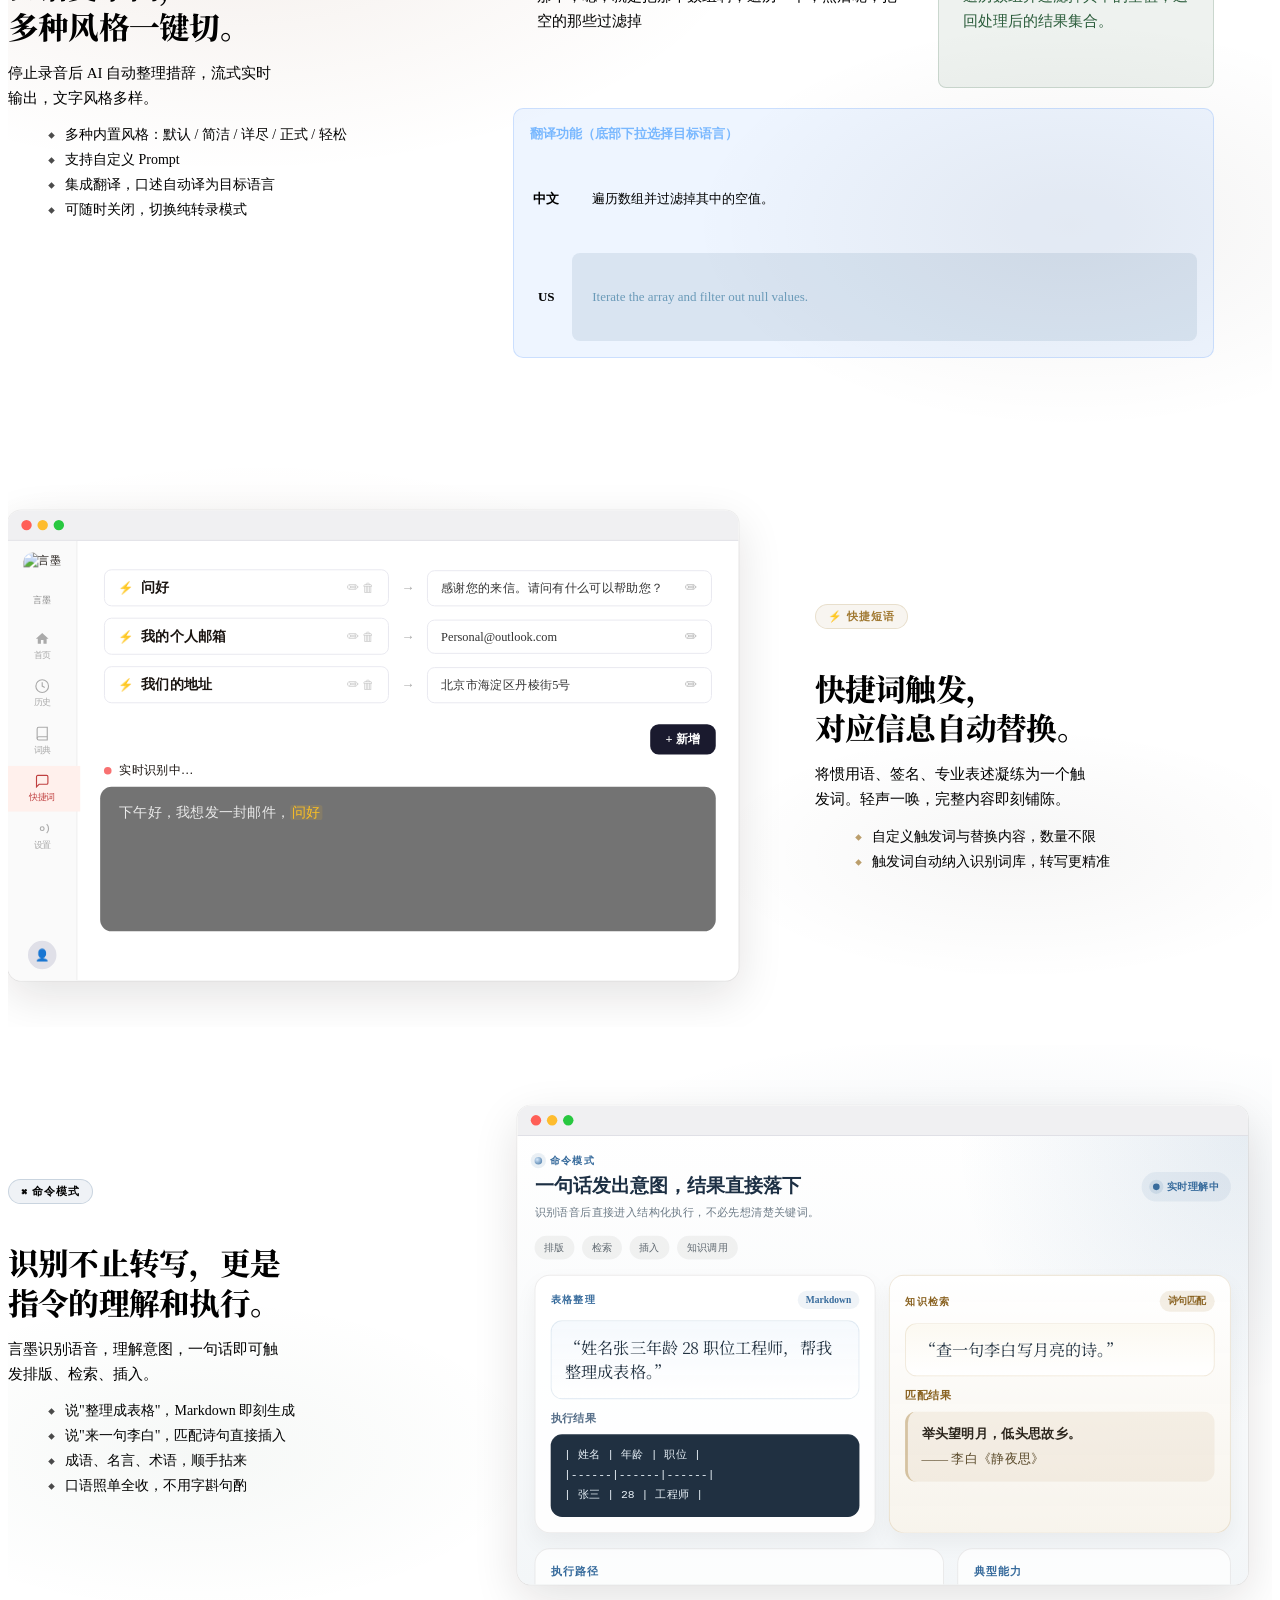
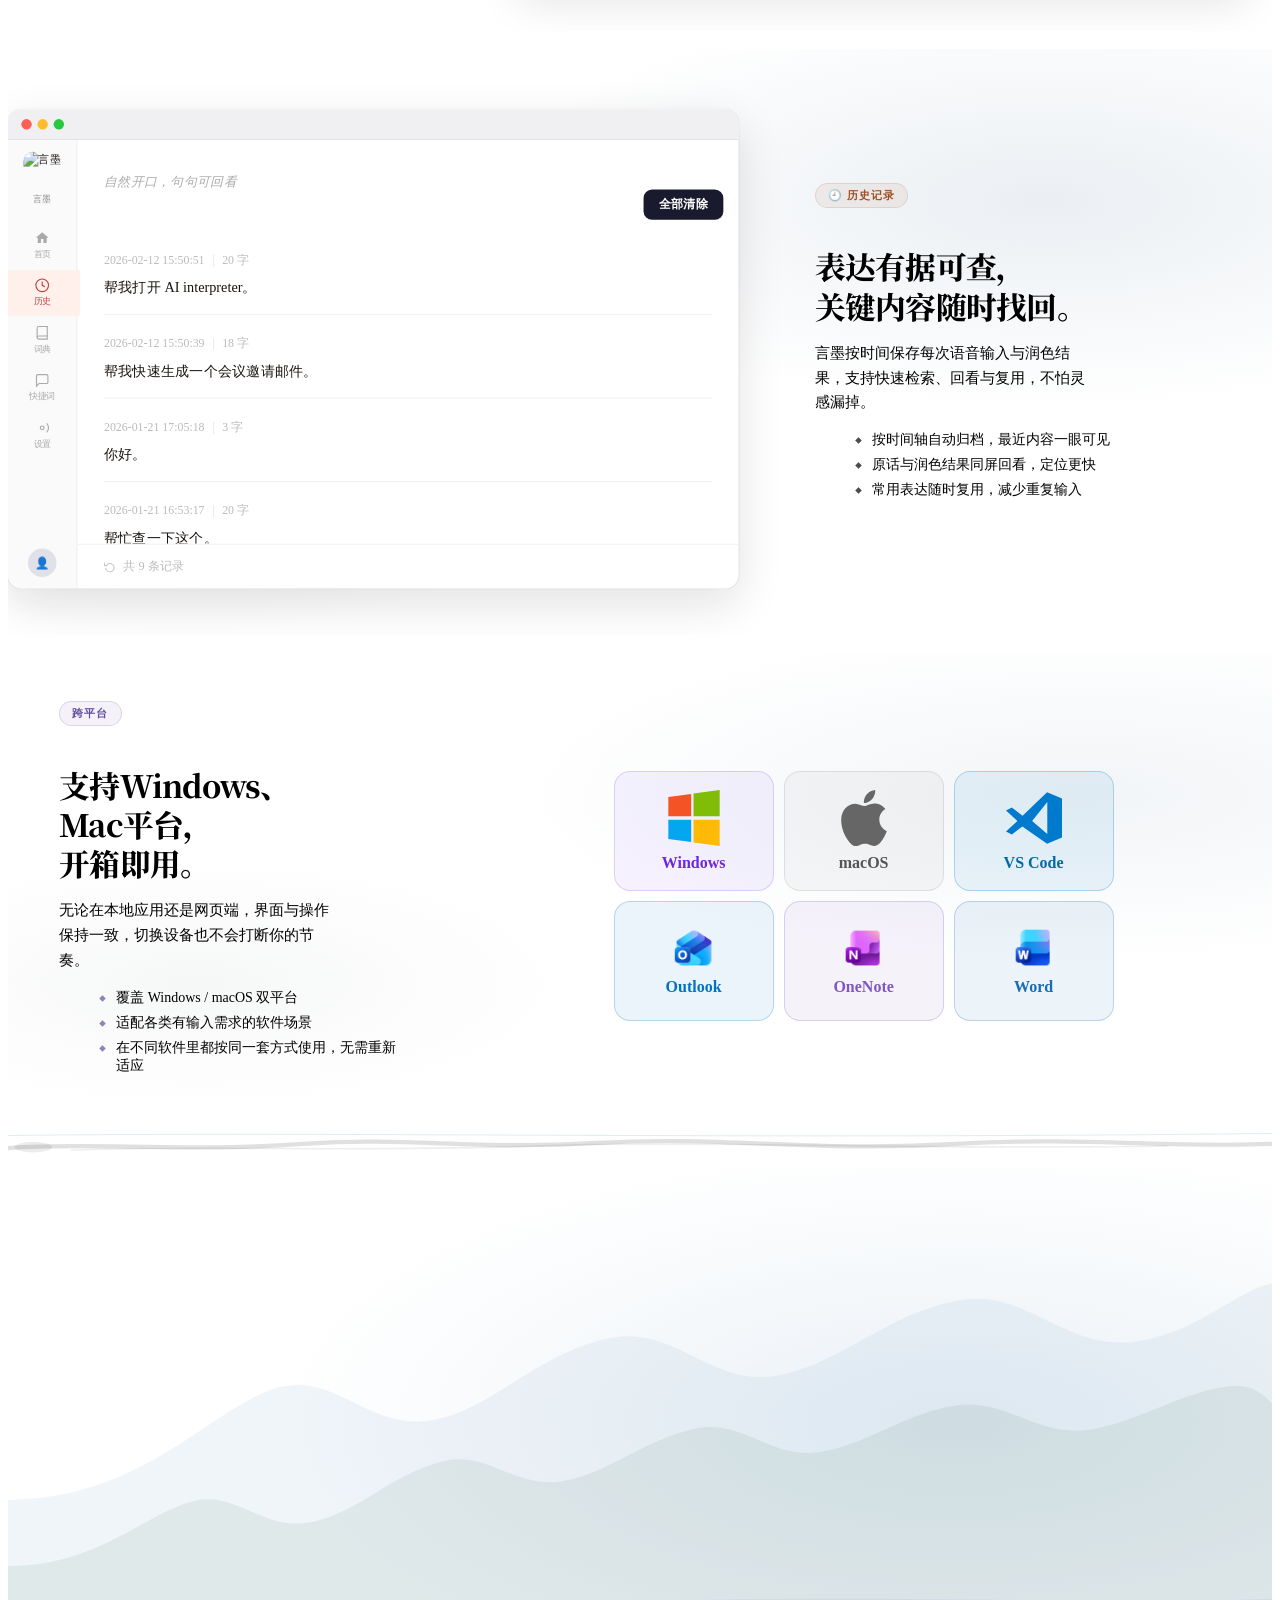
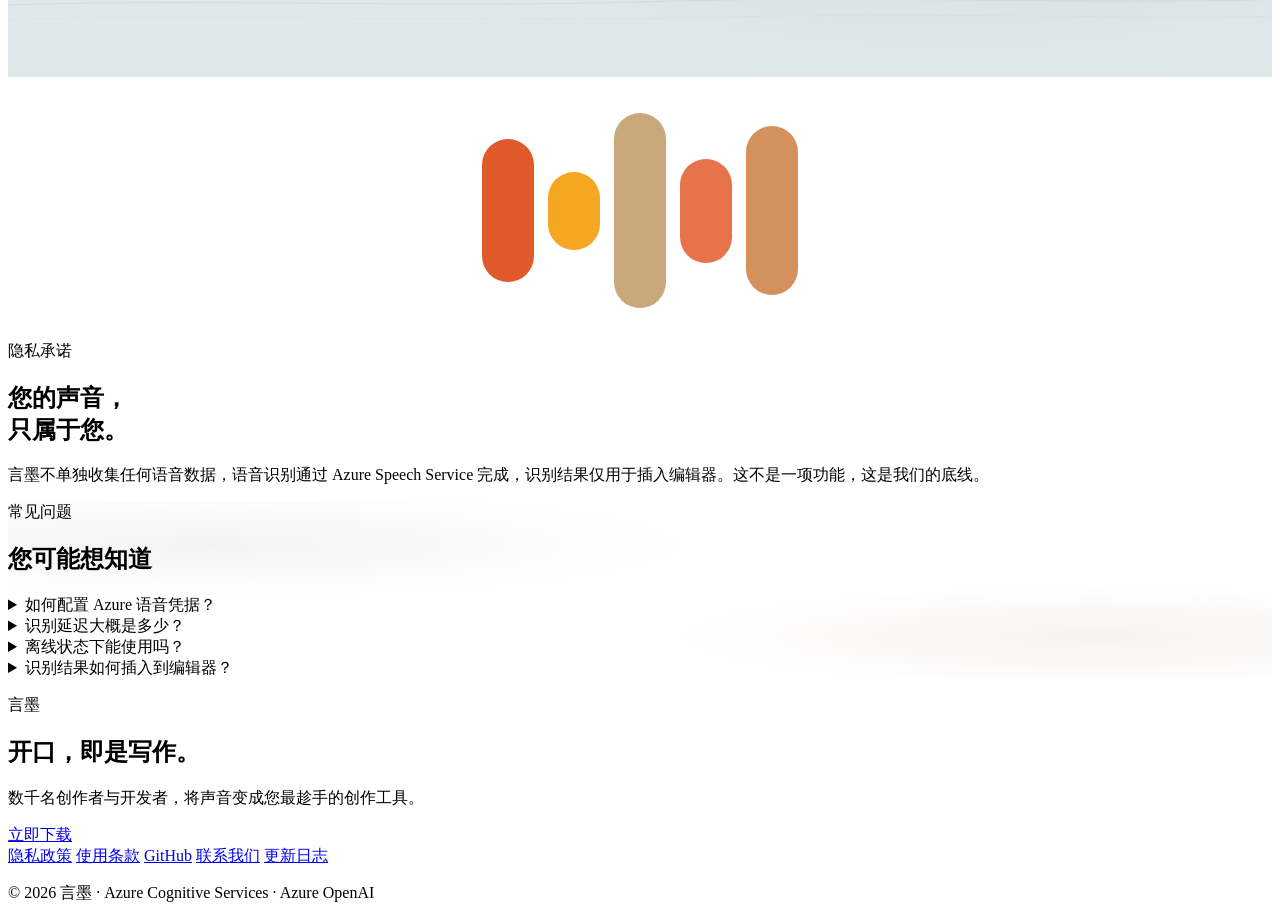
==== commit c9ab4403: "official: move index.html to root for GitHub Pages ooo Co-Authored-By: Claude Opus 4.6 <noreply@anth" ====
--- a/index.html
+++ b/index.html
@@ -10,8 +10,8 @@
       href="https://fonts.googleapis.com/css2?family=Noto+Serif+SC:wght@300;400;500;600;700&family=Noto+Sans+SC:wght@300;400;500&display=swap"
       rel="stylesheet"
     />
-    <link rel="icon" type="image/png" href="favicon.png" />
-    <link rel="stylesheet" href="style.css" />
+    <link rel="icon" type="image/png" href="pic/favicon.png" />
+    <link rel="stylesheet" href="web/style.css" />
     <style>
       /* ===== 言墨 for VS Code · 功能详情 CSS ===== */
       :root {
@@ -190,9 +190,11 @@
       #recording .feat-wrap,
       #polish .feat-wrap,
       #command .feat-wrap,
-      #platform .feat-wrap,
+      #platform .feat-wrap {
+        grid-template-columns: minmax(0, 1fr) 680px;
+      }
       #openclaw .feat-wrap {
-        grid-template-columns: minmax(0, 1fr) 680px;
+        grid-template-columns: minmax(0, 1.2fr) 560px;
       }
       #platform .feat-wrap {
         grid-template-columns: 420px 520px;
@@ -223,10 +225,13 @@
         max-width: 680px;
       }
       #polish .style-demo,
-      #command .app-window,
+      #command .app-window {
+        width: 100%;
+        max-width: 780px;
+      }
       #openclaw .app-window {
         width: 100%;
-        max-width: 780px;
+        max-width: 560px;
       }
       #recording {
         overflow: visible;
@@ -252,8 +257,7 @@
         max-width: 560px;
       }
       #yanmo .app-window,
-      #history .app-window,
-      #openclaw .app-window {
+      #history .app-window {
         width: 100%;
         max-width: 780px;
       }
@@ -1725,10 +1729,12 @@
         #recording .feat-wrap,
         #polish .feat-wrap,
         #command .feat-wrap,
-        #platform .feat-wrap,
-        #openclaw .feat-wrap {
+        #platform .feat-wrap {
           /* 给图片列更多空间 (62%)，防止被积压 */
           grid-template-columns: minmax(0, 1fr) minmax(420px, 62%);
+        }
+        #openclaw .feat-wrap {
+          grid-template-columns: minmax(0, 1fr) minmax(360px, 52%);
         }
         /* 针对 Visual 在左侧的布局（Yanmo, History, Phrases） */
         #yanmo .feat-wrap.flip,
@@ -1816,9 +1822,11 @@
         #recording .feat-wrap,
         #polish .feat-wrap,
         #command .feat-wrap,
-        #platform .feat-wrap,
+        #platform .feat-wrap {
+          grid-template-columns: minmax(0, 1fr) minmax(360px, 50%);
+        }
         #openclaw .feat-wrap {
-          grid-template-columns: minmax(0, 1fr) minmax(360px, 50%);
+          grid-template-columns: minmax(0, 1fr) minmax(320px, 45%);
         }
         #yanmo .feat-wrap.flip,
         #history .feat-wrap.flip,
@@ -1862,9 +1870,11 @@
         #recording .feat-wrap,
         #polish .feat-wrap,
         #command .feat-wrap,
-        #platform .feat-wrap,
+        #platform .feat-wrap {
+          grid-template-columns: minmax(0, 1fr) minmax(320px, 48%);
+        }
         #openclaw .feat-wrap {
-          grid-template-columns: minmax(0, 1fr) minmax(320px, 48%);
+          grid-template-columns: minmax(0, 1fr) minmax(280px, 42%);
         }
         #yanmo .feat-wrap.flip,
         #history .feat-wrap.flip,
@@ -3855,14 +3865,14 @@
     <nav class="navbar">
       <div class="nav-inner">
         <a href="#" class="nav-logo">
-          <span class="logo-icon"><img src="favicon.png" alt="言墨" /></span>
+          <span class="logo-icon"><img src="pic/favicon.png" alt="言墨" /></span>
           <span class="logo-text">言墨</span>
         </a>
         <ul class="nav-links">
           <li><a href="#overview">特色功能</a></li>
           <li><a href="#demo">应用演示</a></li>
           <li><a href="#recording">功能介绍</a></li>
-          <li><a href="#openclaw">Agent支持</a></li>
+          <li><a href="#openclaw">OpenClaw支持</a></li>
           <li><a href="#faq">常见问题</a></li>
           <li><a href="#hero">下载</a></li>
         </ul>
@@ -3882,11 +3892,11 @@
         </p>
         <div class="hero-download-btns reveal" style="flex-direction:column;align-items:center;">
           <div style="display:flex;gap:16px;justify-content:center;">
-            <a id="btn-download-windows" href="https://inkvoicesite.blob.core.windows.net/yanmowindows/Yanmo-v0.5.4-win-x64-setup.exe" class="btn-download-platform">
+            <a id="btn-download-windows" href="https://github.com/lilychen11/ink-voice/releases/download/v0.5.2/Yanmo-v0.5.2-win-x64-setup.exe" class="btn-download-platform">
               <svg viewBox="0 0 24 24" width="18" height="18" fill="currentColor" xmlns="http://www.w3.org/2000/svg"><path d="M0 3.449L9.75 2.1v9.451H0m10.949-9.602L24 0v11.4H10.949M0 12.6h9.75v9.451L0 20.699M10.949 12.6H24V24l-12.9-1.801"/></svg>
               下载 Windows 版
             </a>
-            <a id="btn-download-mac" href="https://inkvoicesite.blob.core.windows.net/yanmomac/yanmo_mac_setup.dmg" class="btn-download-platform" style="background:#005ea6;">
+            <a id="btn-download-mac" href="https://github.com/lilychen11/ink-voice/releases/download/v0.5.3/Yanmo_v0.5.3.dmg" class="btn-download-platform" style="background:#005ea6;">
               <svg viewBox="0 0 24 24" width="18" height="18" fill="currentColor" xmlns="http://www.w3.org/2000/svg"><path d="M12.152 6.896c-.948 0-2.415-1.078-3.96-1.04-2.04.027-3.91 1.183-4.961 3.014-2.117 3.675-.546 9.103 1.519 12.09 1.013 1.454 2.208 3.09 3.792 3.039 1.52-.065 2.09-.987 3.935-.987 1.831 0 2.35.987 3.96.948 1.637-.026 2.676-1.48 3.676-2.948 1.156-1.688 1.636-3.325 1.662-3.415-.039-.013-3.182-1.221-3.22-4.857-.026-3.04 2.48-4.494 2.597-4.559-1.429-2.09-3.623-2.324-4.39-2.376-2-.156-3.675 1.09-4.61 1.09zM15.53 3.83c.843-1.012 1.4-2.427 1.245-3.83-1.207.052-2.662.805-3.532 1.818-.78.896-1.454 2.338-1.273 3.714 1.338.104 2.715-.688 3.559-1.701"/></svg>
               下载 Mac 版
             </a>
@@ -4194,7 +4204,7 @@
         <h2 class="demo-heading">看 言墨 如何工作</h2>
         <div class="demo-video-frame">
           <div class="demo-video-wrap" style="position:relative;">
-            <video id="demoVideo" src="yanmo.mp4" muted playsinline></video>
+            <video id="demoVideo" src="video/yanmo.mp4" muted playsinline></video>
             <!-- 播放遮罩：点击前覆盖整个视频 -->
             <div id="demoOverlay" style="position:absolute;inset:0;background:rgba(15,15,15,0.38);backdrop-filter:blur(3px);-webkit-backdrop-filter:blur(3px);display:flex;flex-direction:column;align-items:center;justify-content:center;cursor:pointer;border-radius:inherit;gap:16px;text-align:center;">
               <div id="demoPlayBtn" style="width:76px;height:76px;border-radius:50%;background:rgba(255,255,255,0.12);backdrop-filter:blur(20px);-webkit-backdrop-filter:blur(20px);border:2.5px solid rgba(255,255,255,0.28);display:flex;align-items:center;justify-content:center;box-shadow:0 8px 32px rgba(0,0,0,0.4);transition:transform 0.2s,background 0.2s;" onmouseenter="this.style.transform='scale(1.1)';this.style.background='rgba(255,255,255,0.2)'" onmouseleave="this.style.transform='scale(1)';this.style.background='rgba(255,255,255,0.12)'">
@@ -4356,7 +4366,7 @@
                 <span style="width:10px;height:10px;border-radius:50%;background:#febc2e;display:inline-block;"></span>
                 <span style="width:10px;height:10px;border-radius:50%;background:#28c840;display:inline-block;"></span>
               </div>
-              <video src="insert.mp4" style="width:100%;display:block;" autoplay muted loop playsinline preload="metadata"></video>
+              <video src="video/insert.mp4" style="width:100%;display:block;" autoplay muted loop playsinline preload="metadata"></video>
             </div>
             <div class="vs-screen-label">
               <span class="vs-screen-icon">🎙️</span>
@@ -4459,7 +4469,7 @@
                       </div>
                     </div>
                     <div class="rec-vibe-preview">
-                      <video data-src="./vibe.mp4" loop muted playsinline preload="none" aria-label="识别动画演示"></video>
+                      <video data-src="video/vibe.mp4" loop muted playsinline preload="none" aria-label="识别动画演示"></video>
                     </div>
                   </div>
                   <div style="display:flex;align-items:center;justify-content:center;gap:8px;color:var(--accent-lt);font-size:11px;font-weight:600;letter-spacing:.05em;">
@@ -4535,7 +4545,7 @@
                 </div>
                 <div class="vsc-ab-spacer"></div>
                 <div class="vsc-ab-icon yanmo" title="言墨">
-                  <img src="favicon.png" alt="言墨" />
+                  <img src="pic/favicon.png" alt="言墨" />
                 </div>
                 <div class="vsc-ab-icon">
                   <svg viewBox="0 0 24 24" fill="none" stroke="currentColor" stroke-width="1.8"><circle cx="12" cy="12" r="3"/><path d="M19.07 4.93a10 10 0 0 1 0 14.14"/></svg>
@@ -4626,8 +4636,8 @@
         <div class="feat-wrap">
           <div class="feat-text reveal">
             <span class="feat-tag">Agent 支持</span>
-            <h2 class="feat-title">支持接入 OpenClaw 等 Agent，<br />让言墨成为统一的语音入口。</h2>
-            <p class="feat-desc">言墨可以把语音识别、内容整理和上下文输入接到 OpenClaw 等多种 Agent 工作流里，让你用更自然的方式发起调用，而不是手工组织每一步。</p>
+            <h2 class="feat-title">支持接入 OpenClaw 等 Agent，<br />让言墨成为统一的入口。</h2>
+            <p class="feat-desc">言墨可以把语音识别、内容整理和上下文输入接到 OpenClaw 等多种 Agent 工作流里，让你用更自然的方式发起调用。</p>
             <ul class="feat-list">
               <li>说话即可发起 Agent 指令，减少手工输入成本</li>
               <li>识别结果可直接作为 OpenClaw 等 Agent 的上下文输入</li>
@@ -4639,7 +4649,7 @@
               <div class="win-chrome">
                 <span class="wc-dot wc-r"></span><span class="wc-dot wc-y"></span><span class="wc-dot wc-g"></span>
               </div>
-              <video src="yanmo_lobster.mp4" style="width:100%;display:block;" autoplay muted loop playsinline preload="metadata"></video>
+              <video src="video/yanmo_lobster.mp4" style="width:100%;display:block;" autoplay muted loop playsinline preload="metadata"></video>
             </div>
           </div>
         </div>
@@ -4822,7 +4832,7 @@
               </div>
               <div class="win-body" style="flex: 1; min-height: 0">
                 <div class="win-sidebar">
-                  <div class="sb-logo"><img src="favicon.png" alt="言墨" /></div>
+                  <div class="sb-logo"><img src="pic/favicon.png" alt="言墨" /></div>
                   <div class="sb-name">言墨</div>
                   <div class="sb-items">
                     <div class="sb-item">
@@ -5090,7 +5100,7 @@
               </div>
               <div class="win-body" style="flex: 1; min-height: 0">
                 <div class="win-sidebar">
-                  <div class="sb-logo"><img src="favicon.png" alt="言墨" /></div>
+                  <div class="sb-logo"><img src="pic/favicon.png" alt="言墨" /></div>
                   <div class="sb-name">言墨</div>
                   <div class="sb-items">
                     <div class="sb-item">
@@ -5516,6 +5526,6 @@
         observer.observe(vscBody, { attributes: true, attributeFilter: ['class'] });
       })();
     </script>
-    <script src="main.js"></script>
+    <script src="web/main.js"></script>
   </body>
 </html>
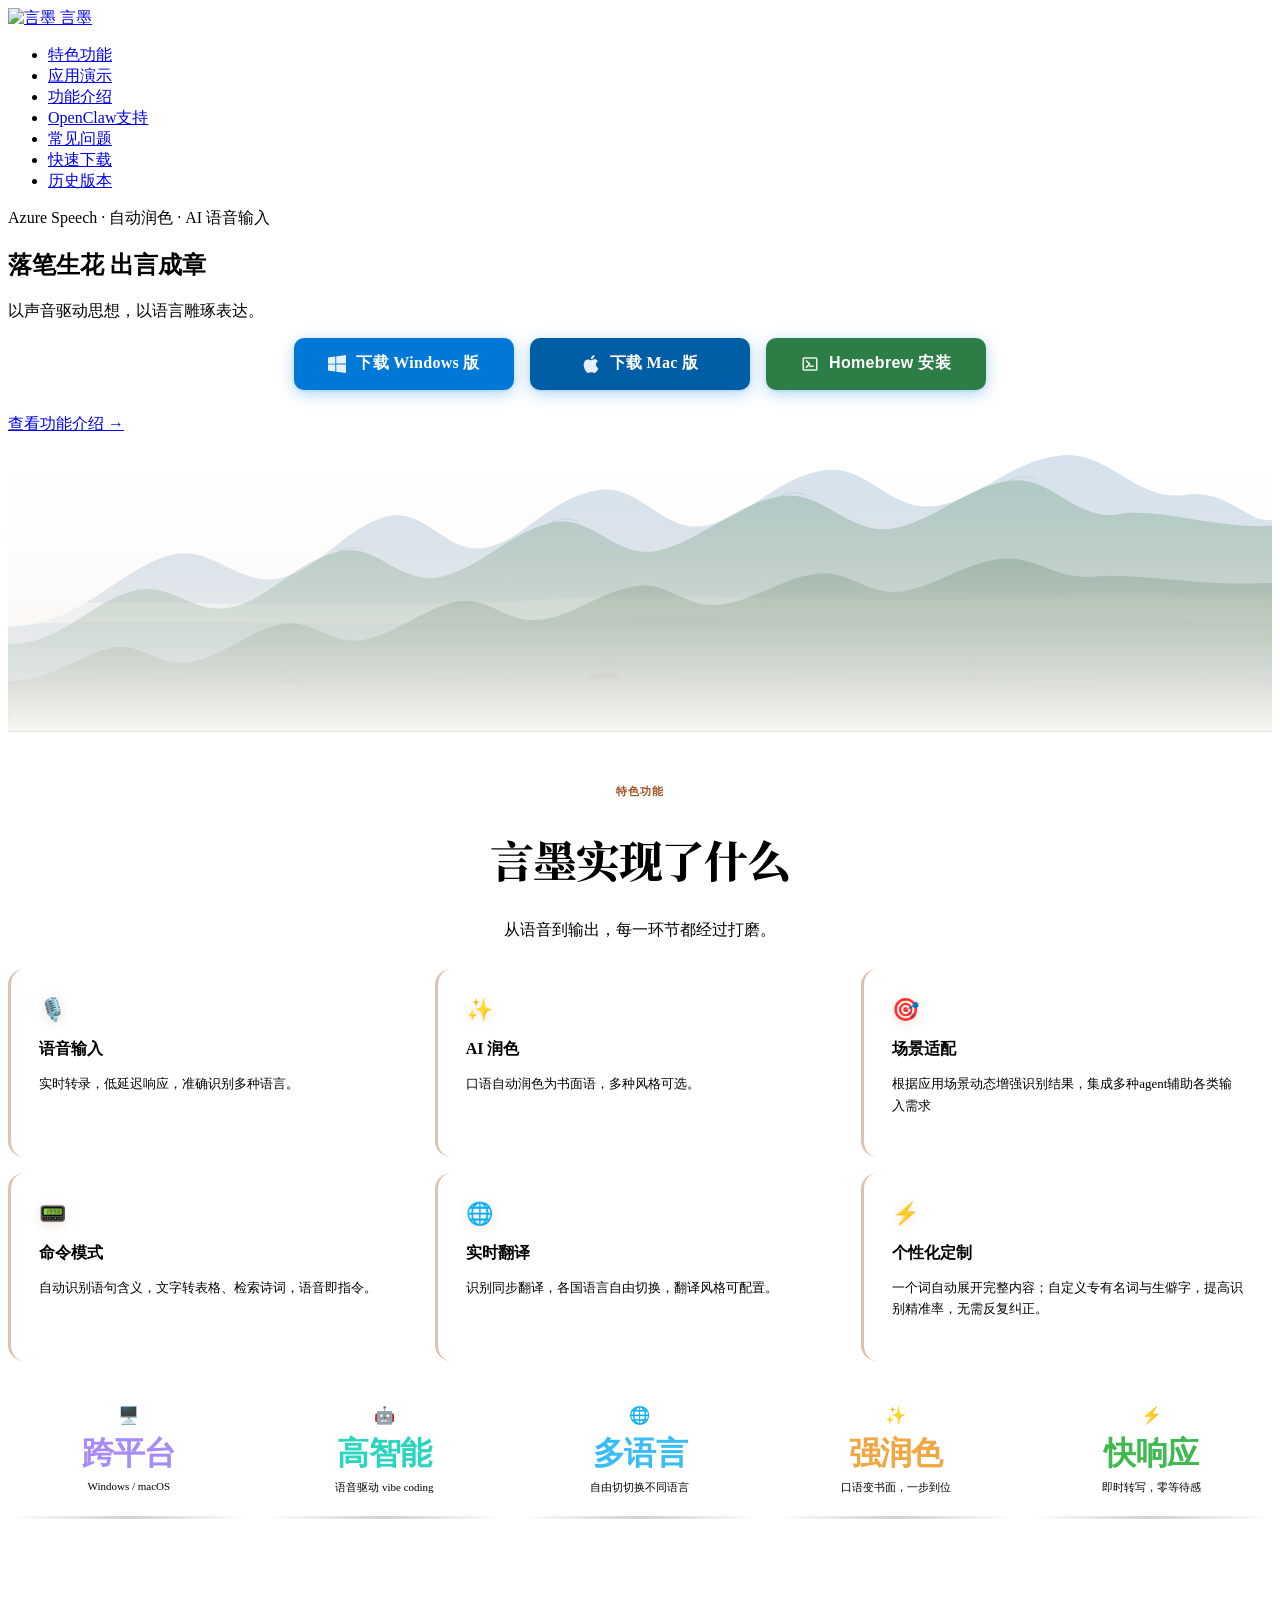
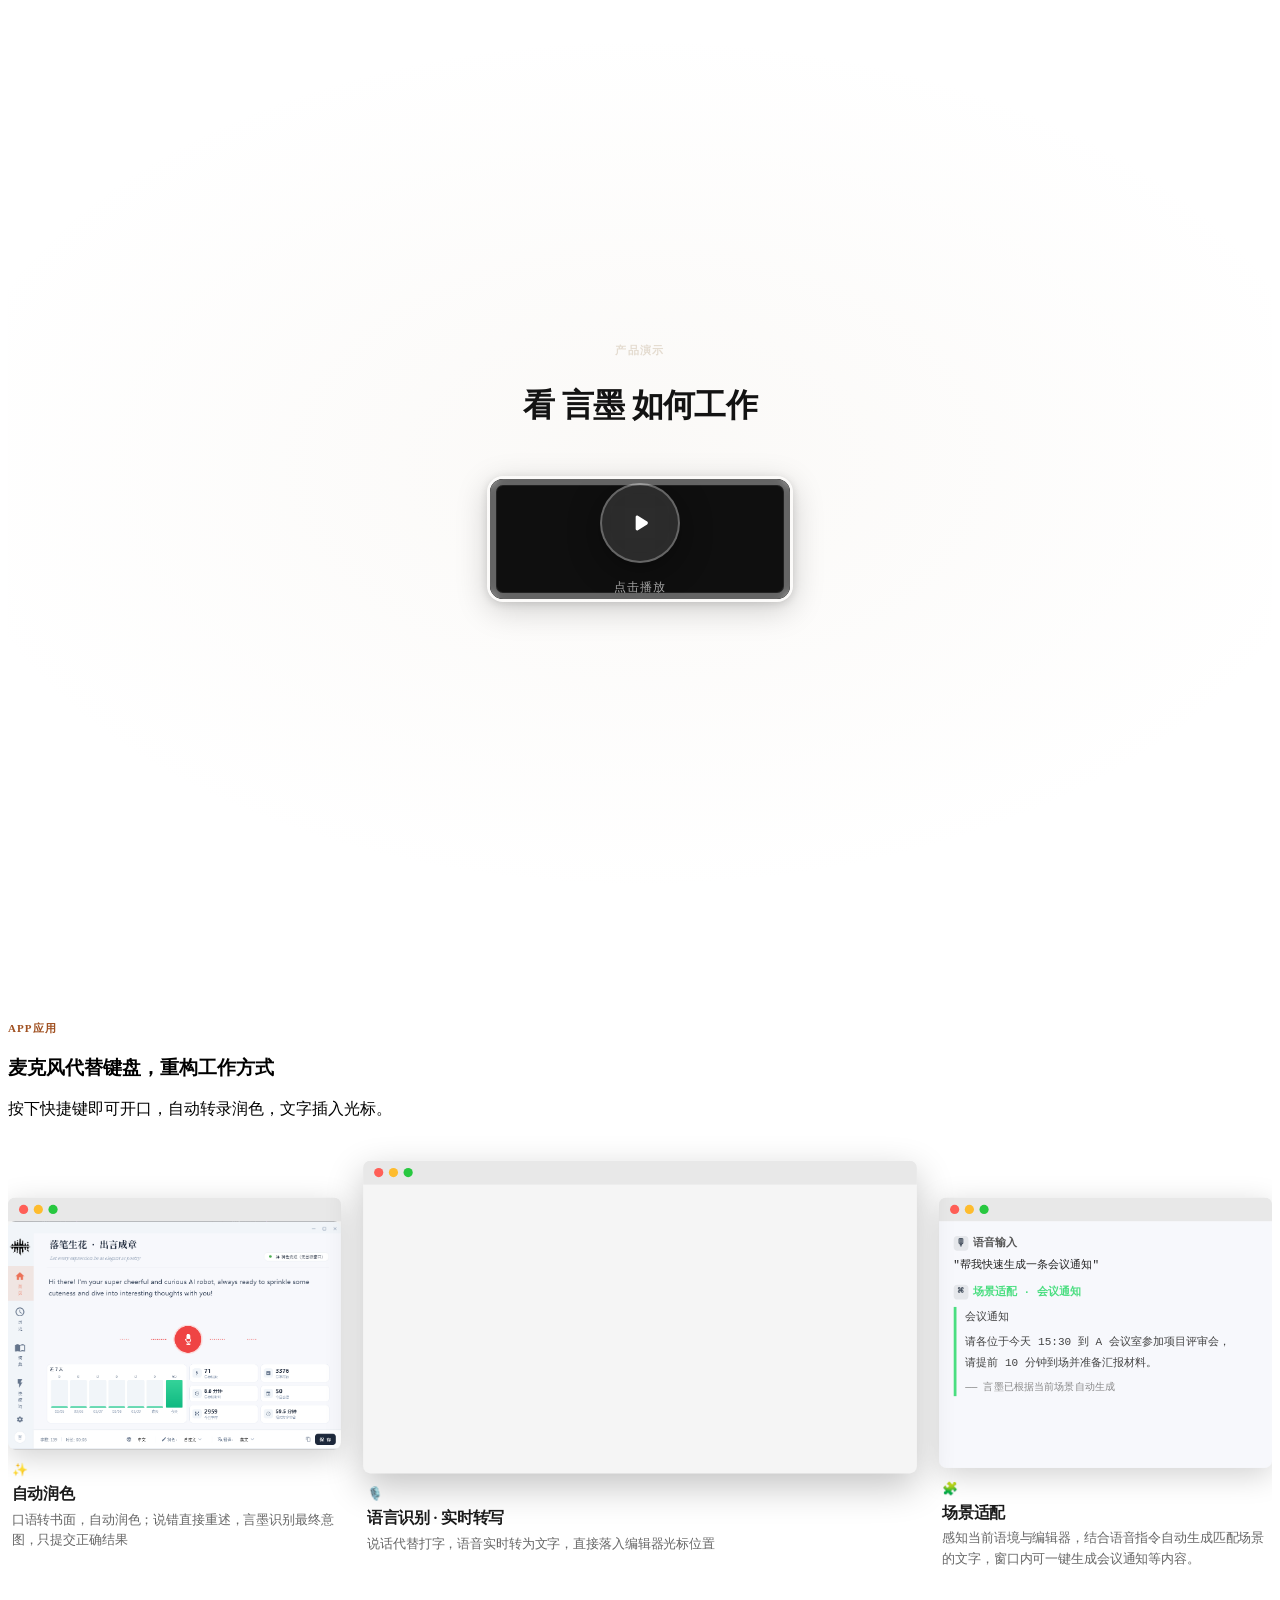
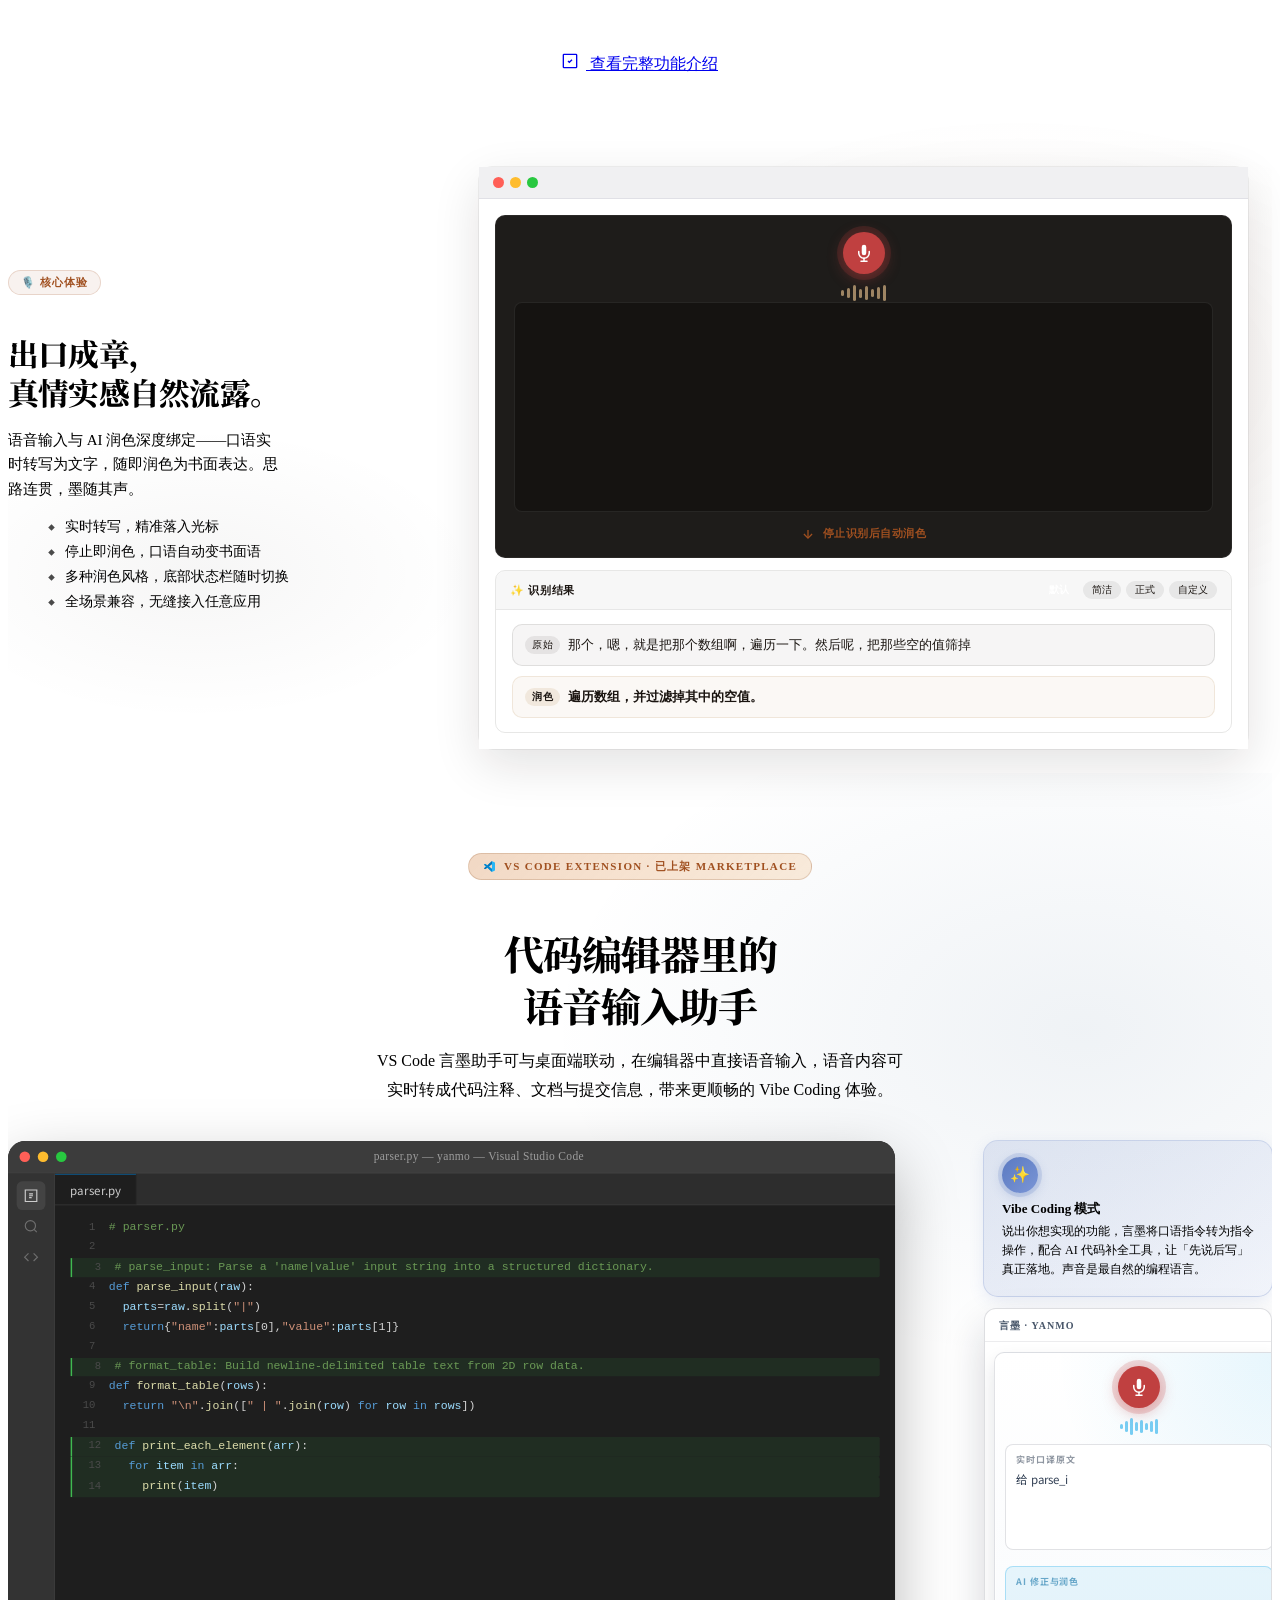
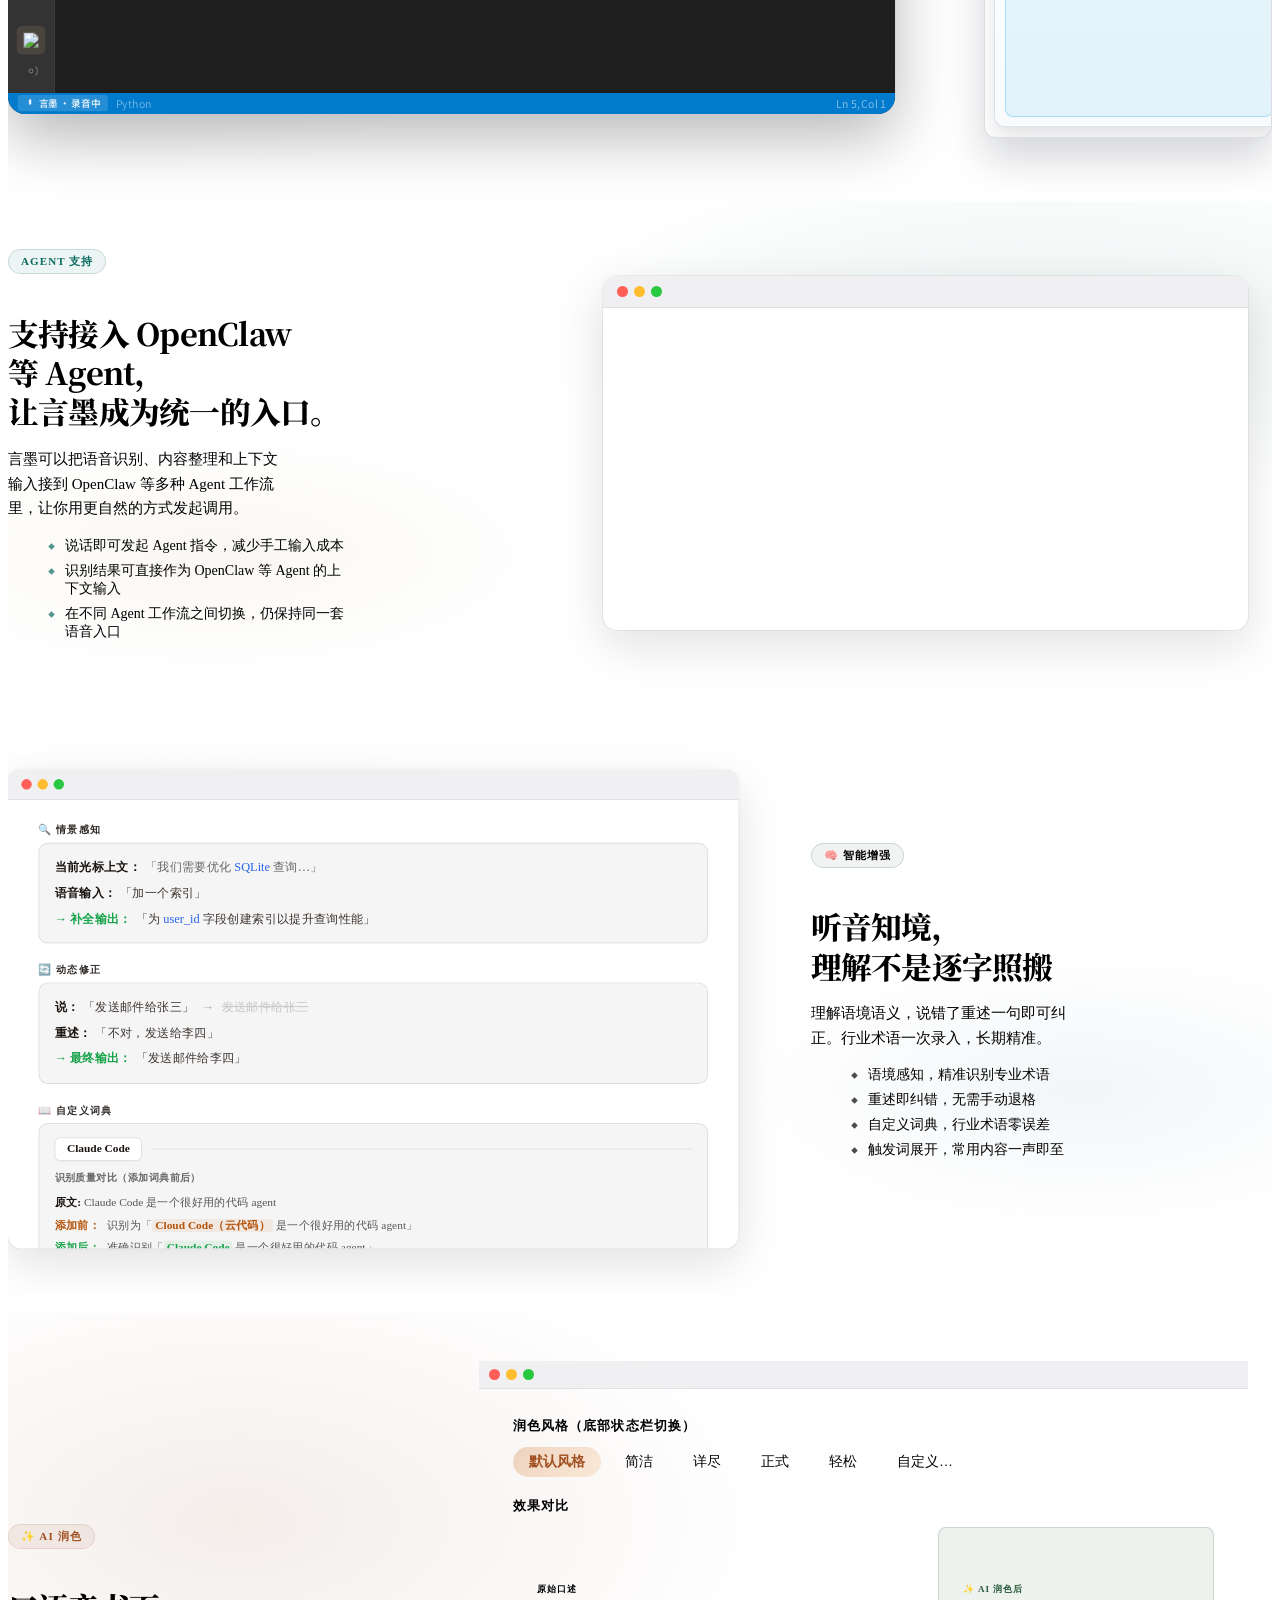
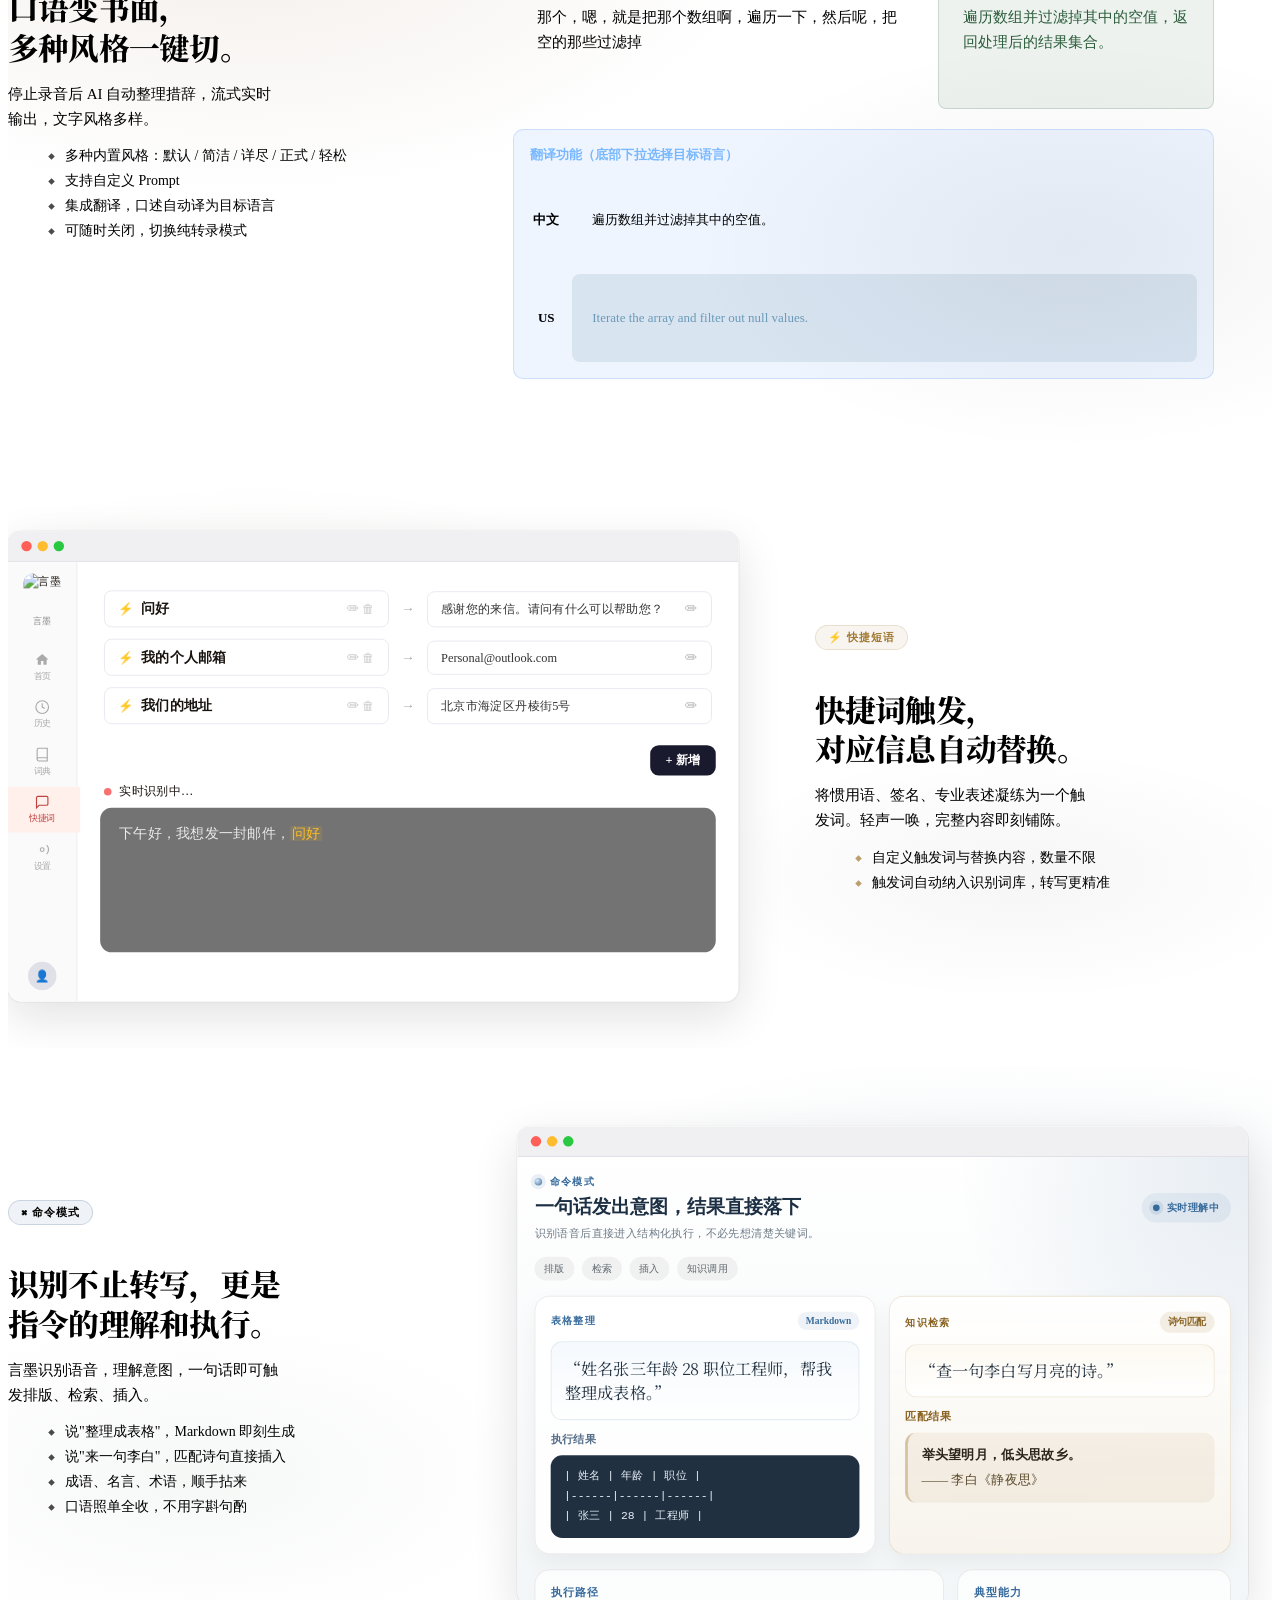
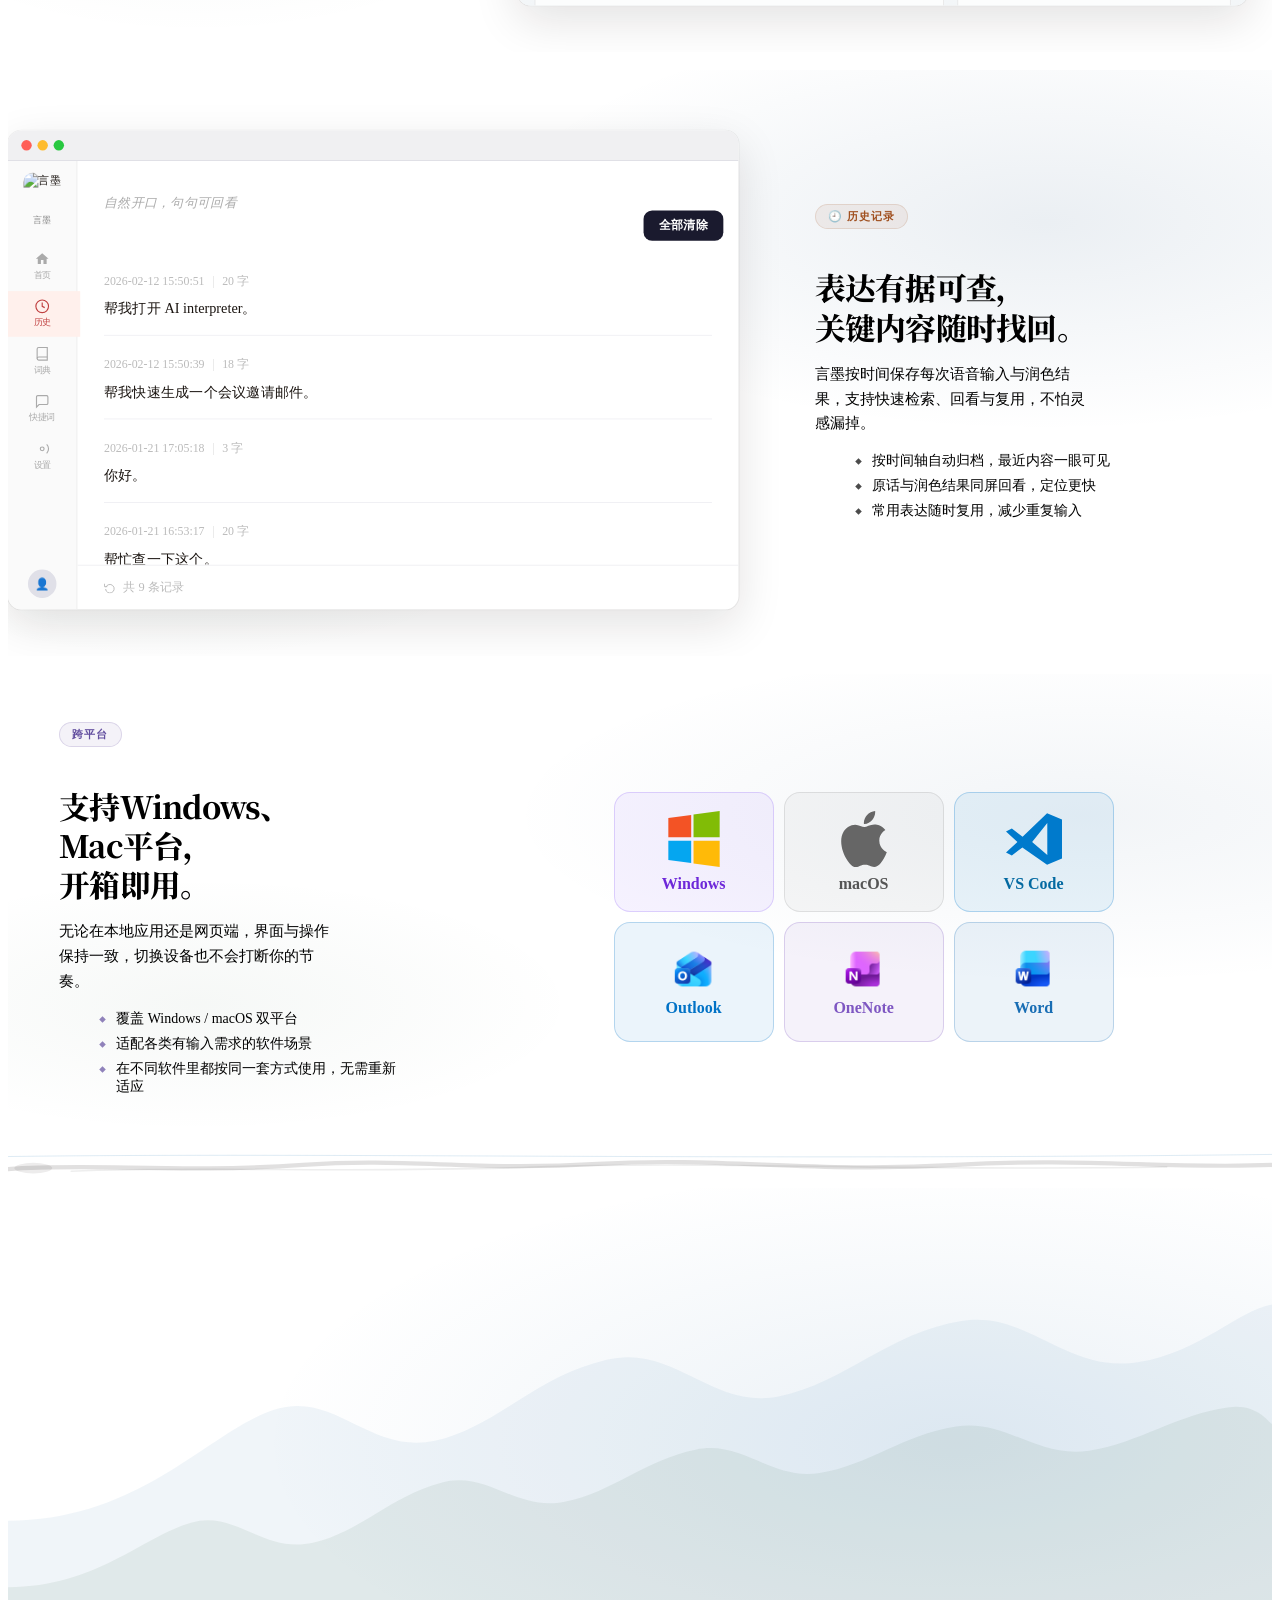
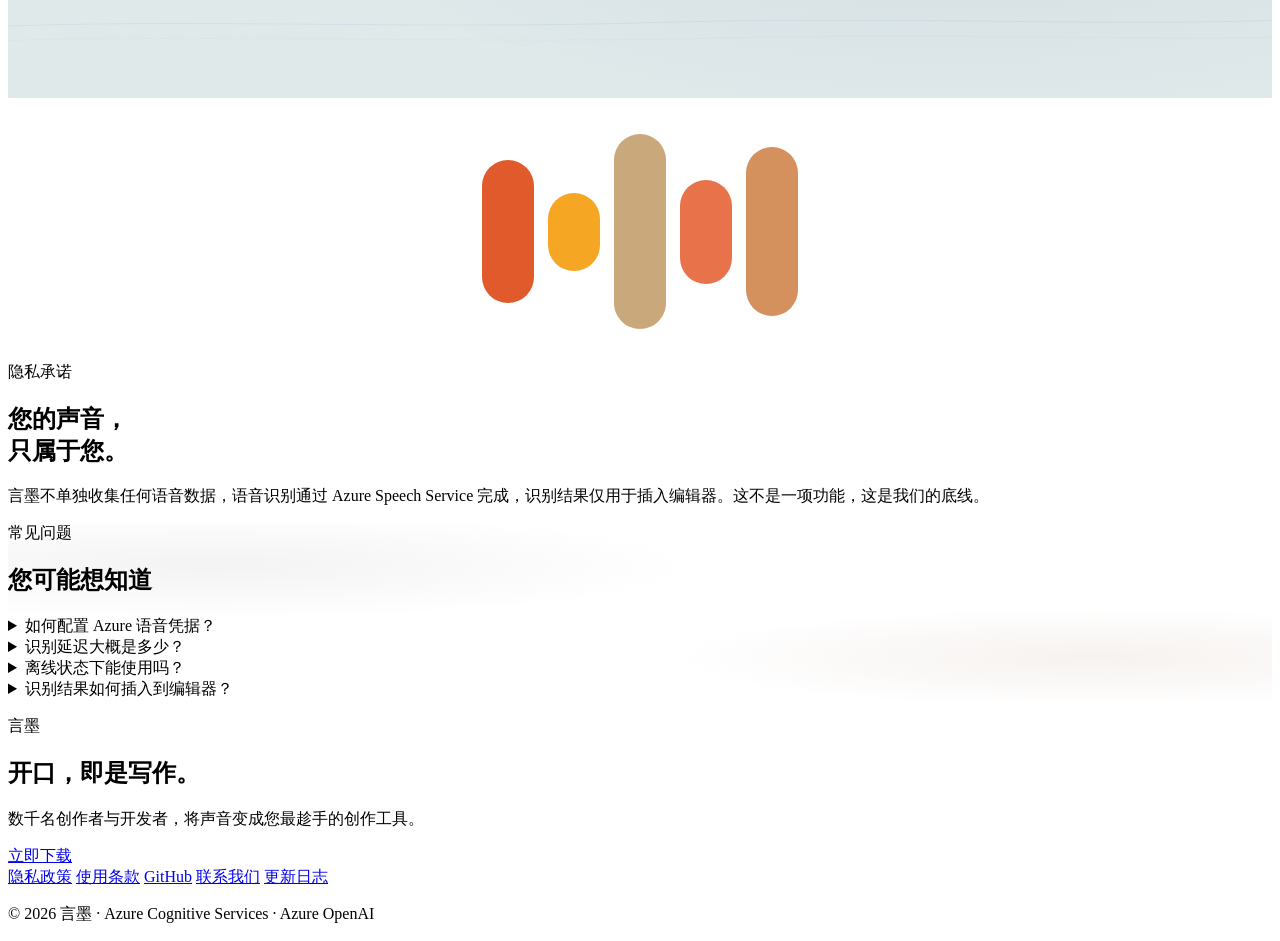
==== commit 35dfc92c: "chore: migrate all links from lilychen11 to yanmo-ai - Update Windows/Mac download links in index.ht" ====
--- a/index.html
+++ b/index.html
@@ -3874,7 +3874,8 @@
           <li><a href="#recording">功能介绍</a></li>
           <li><a href="#openclaw">OpenClaw支持</a></li>
           <li><a href="#faq">常见问题</a></li>
-          <li><a href="#hero">下载</a></li>
+          <li><a href="#hero">快速下载</a></li>
+          <li><a href="https://github.com/lilychen11/ink-voice/releases" target="_blank">历史版本</a></li>
         </ul>
       </div>
     </nav>
@@ -3892,11 +3893,11 @@
         </p>
         <div class="hero-download-btns reveal" style="flex-direction:column;align-items:center;">
           <div style="display:flex;gap:16px;justify-content:center;">
-            <a id="btn-download-windows" href="https://github.com/lilychen11/ink-voice/releases/download/v0.5.2/Yanmo-v0.5.2-win-x64-setup.exe" class="btn-download-platform">
+            <a id="btn-download-windows" href="https://github.com/yanmo-ai/ink-voice/releases/download/v0.5.2/Yanmo-v0.5.2-win-x64-setup.exe" class="btn-download-platform">
               <svg viewBox="0 0 24 24" width="18" height="18" fill="currentColor" xmlns="http://www.w3.org/2000/svg"><path d="M0 3.449L9.75 2.1v9.451H0m10.949-9.602L24 0v11.4H10.949M0 12.6h9.75v9.451L0 20.699M10.949 12.6H24V24l-12.9-1.801"/></svg>
               下载 Windows 版
             </a>
-            <a id="btn-download-mac" href="https://github.com/lilychen11/ink-voice/releases/download/v0.5.3/Yanmo_v0.5.3.dmg" class="btn-download-platform" style="background:#005ea6;">
+            <a id="btn-download-mac" href="https://github.com/yanmo-ai/ink-voice/releases/download/v0.5.3/Yanmo_v0.5.3.dmg" class="btn-download-platform" style="background:#005ea6;">
               <svg viewBox="0 0 24 24" width="18" height="18" fill="currentColor" xmlns="http://www.w3.org/2000/svg"><path d="M12.152 6.896c-.948 0-2.415-1.078-3.96-1.04-2.04.027-3.91 1.183-4.961 3.014-2.117 3.675-.546 9.103 1.519 12.09 1.013 1.454 2.208 3.09 3.792 3.039 1.52-.065 2.09-.987 3.935-.987 1.831 0 2.35.987 3.96.948 1.637-.026 2.676-1.48 3.676-2.948 1.156-1.688 1.636-3.325 1.662-3.415-.039-.013-3.182-1.221-3.22-4.857-.026-3.04 2.48-4.494 2.597-4.559-1.429-2.09-3.623-2.324-4.39-2.376-2-.156-3.675 1.09-4.61 1.09zM15.53 3.83c.843-1.012 1.4-2.427 1.245-3.83-1.207.052-2.662.805-3.532 1.818-.78.896-1.454 2.338-1.273 3.714 1.338.104 2.715-.688 3.559-1.701"/></svg>
               下载 Mac 版
             </a>
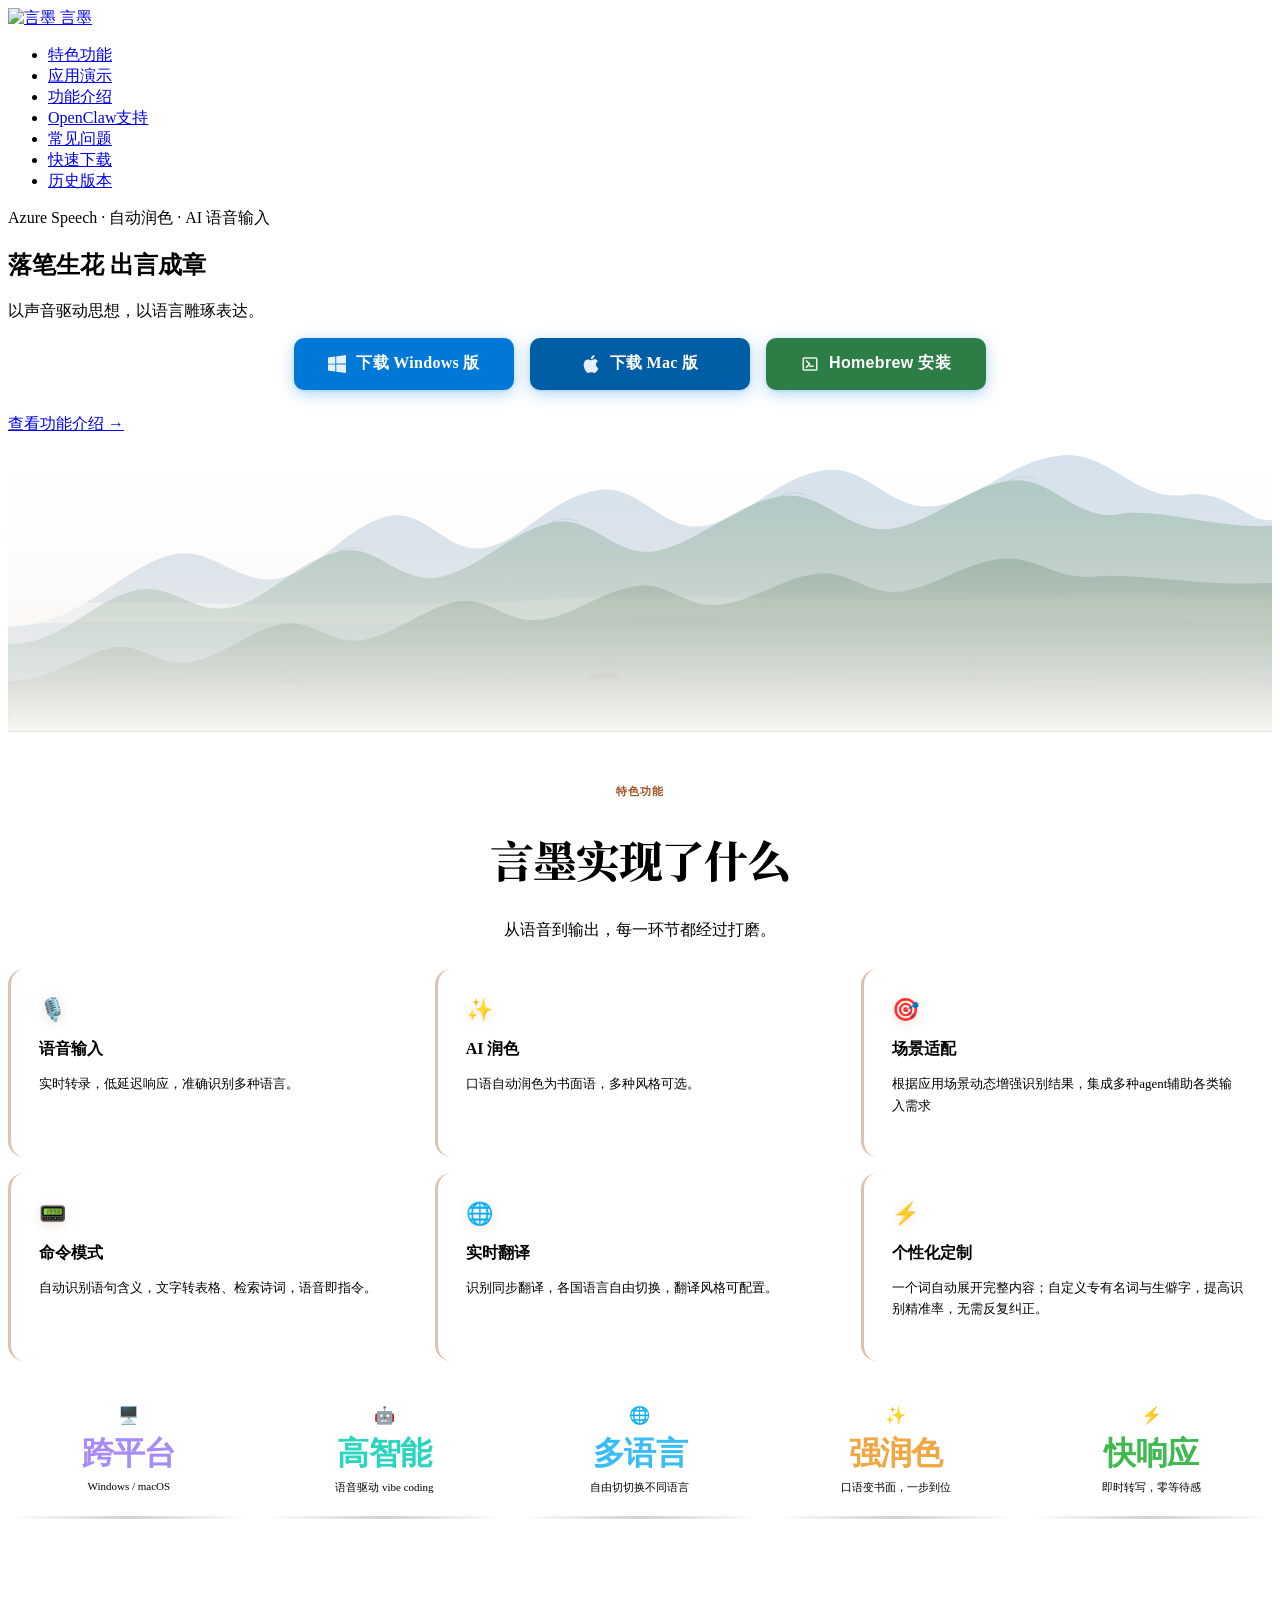
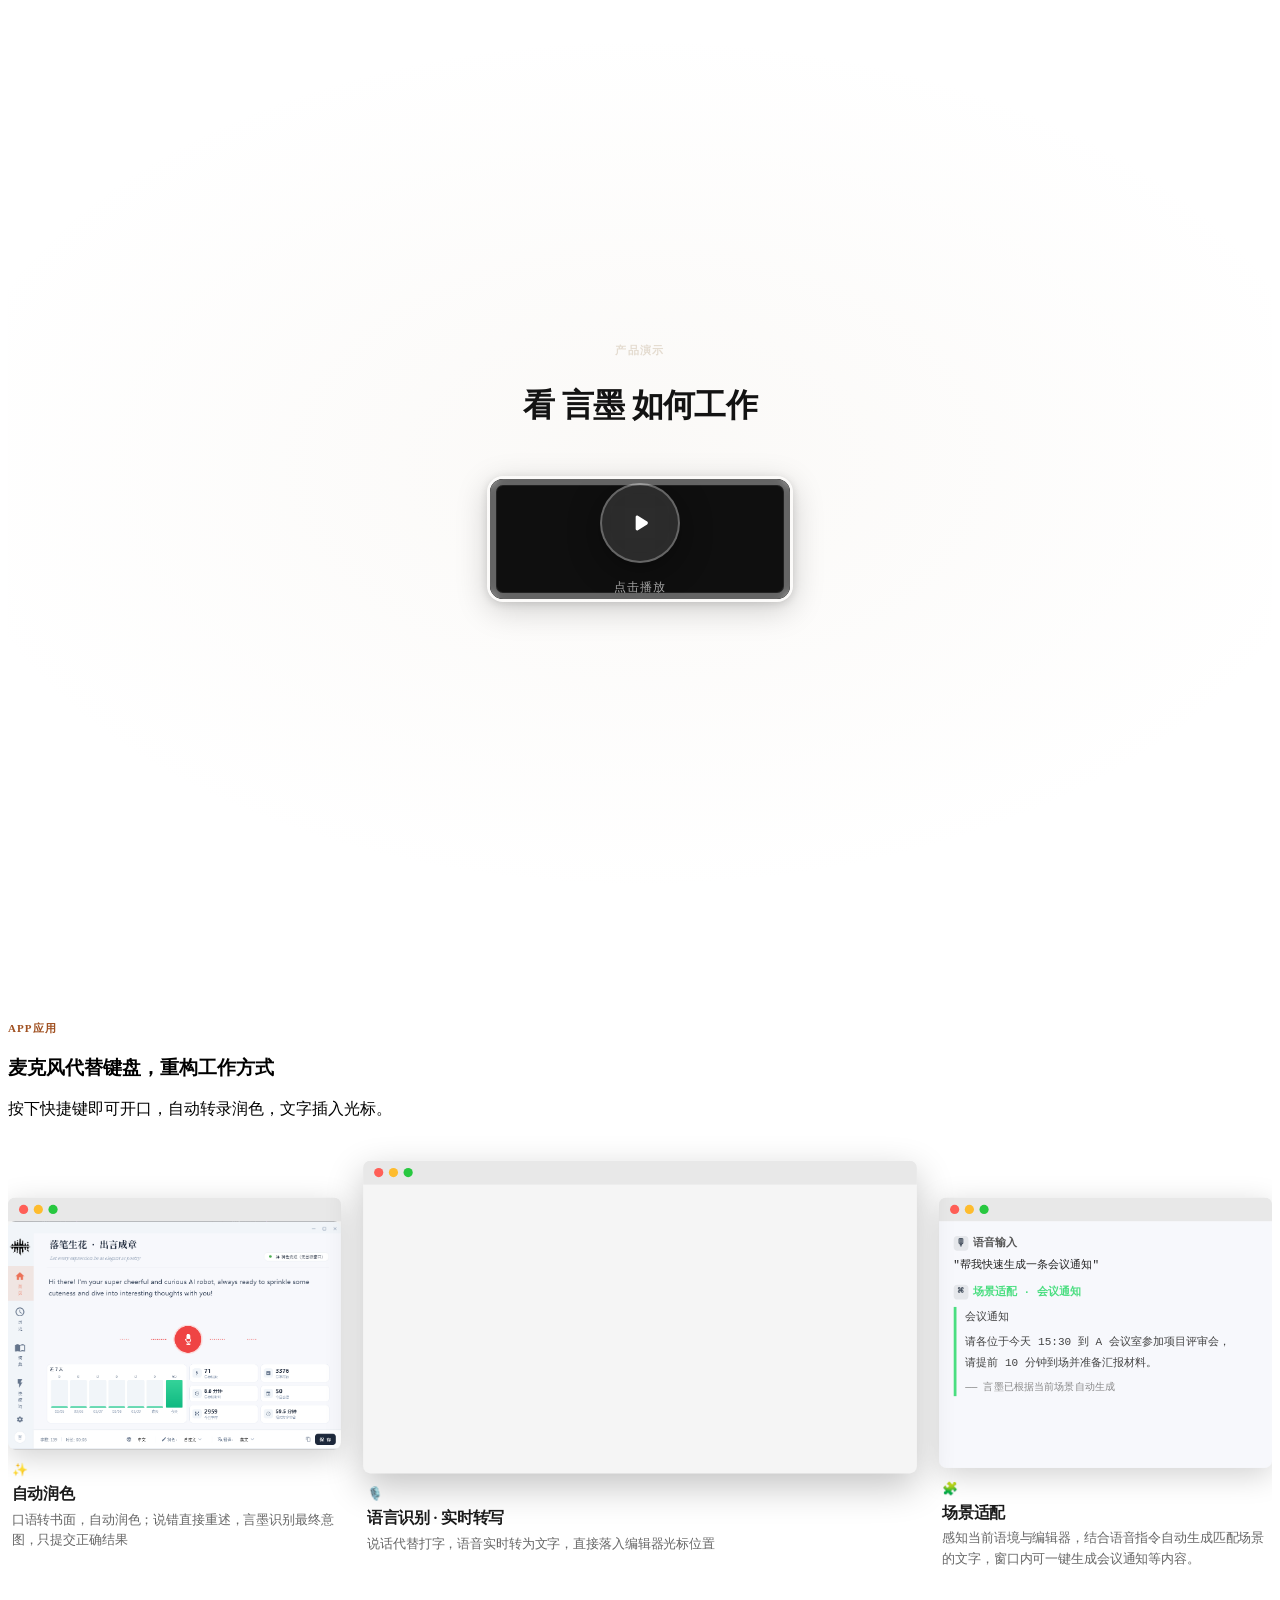
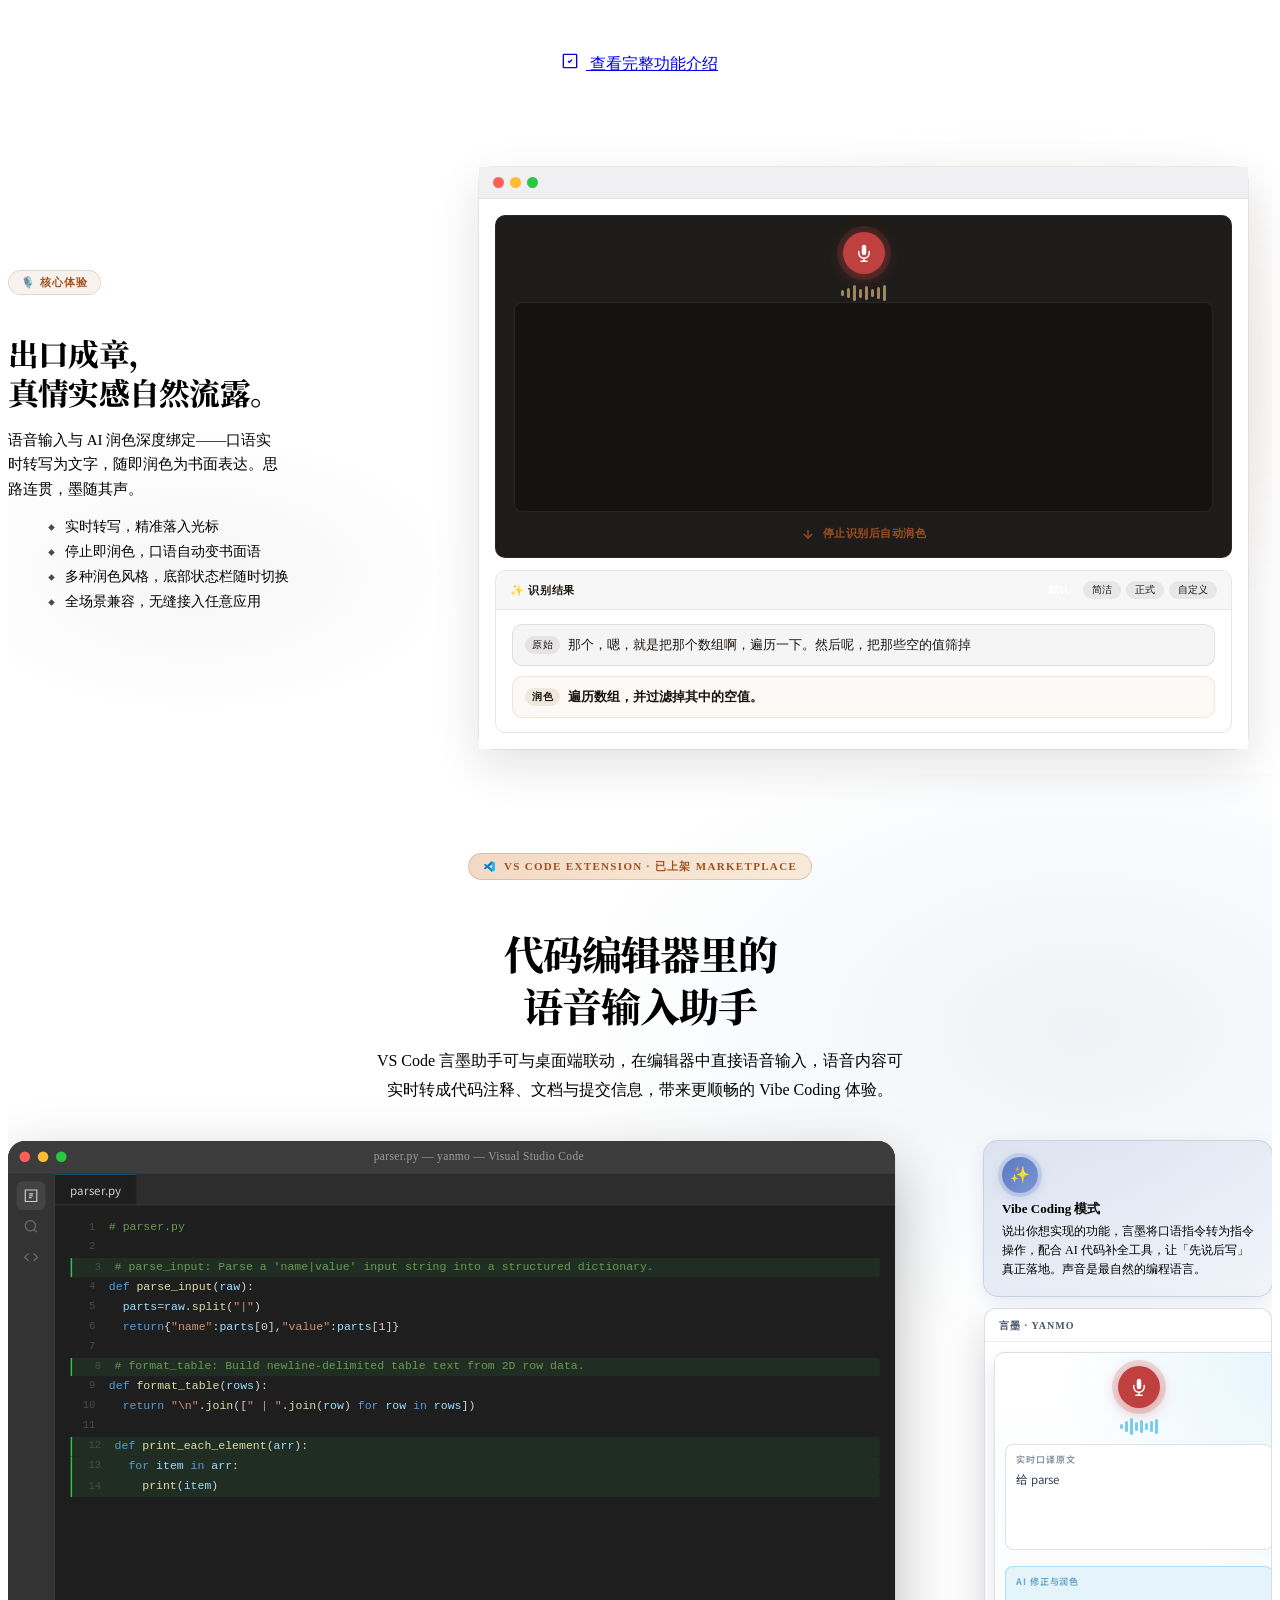
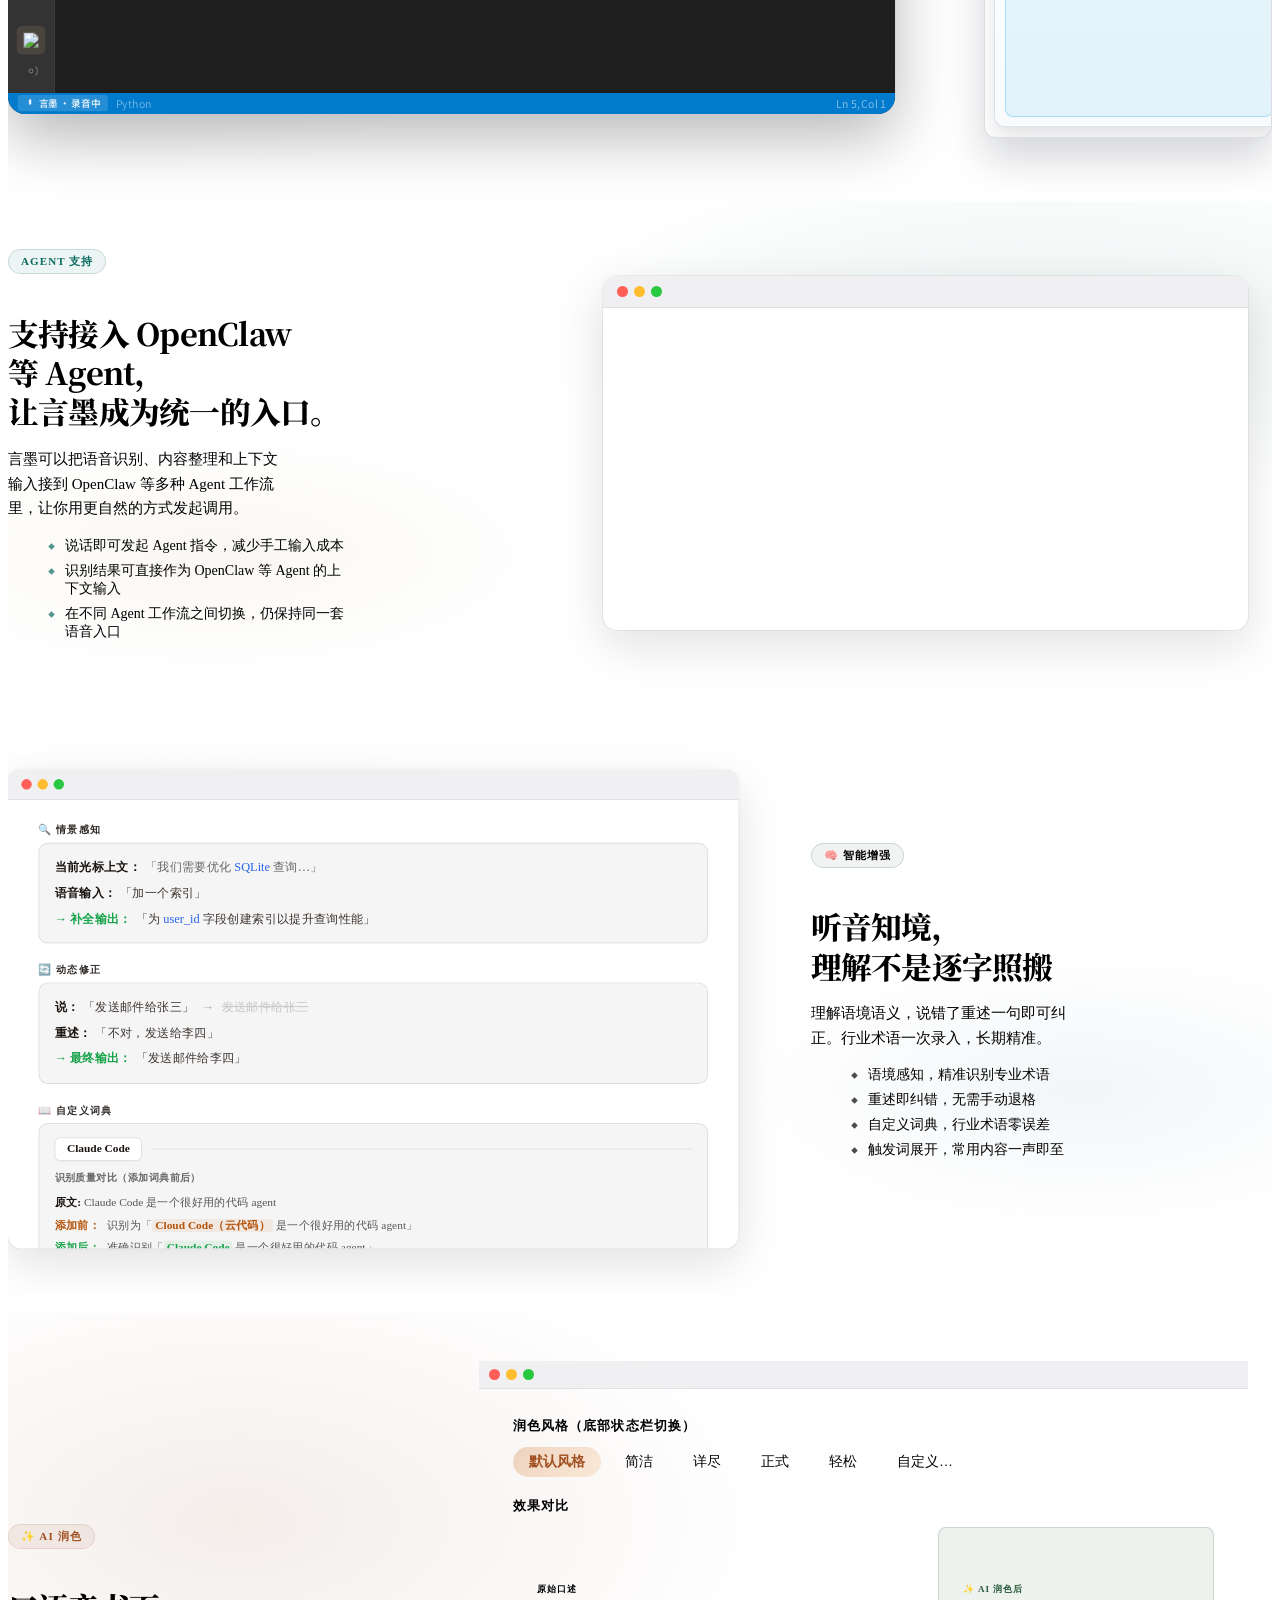
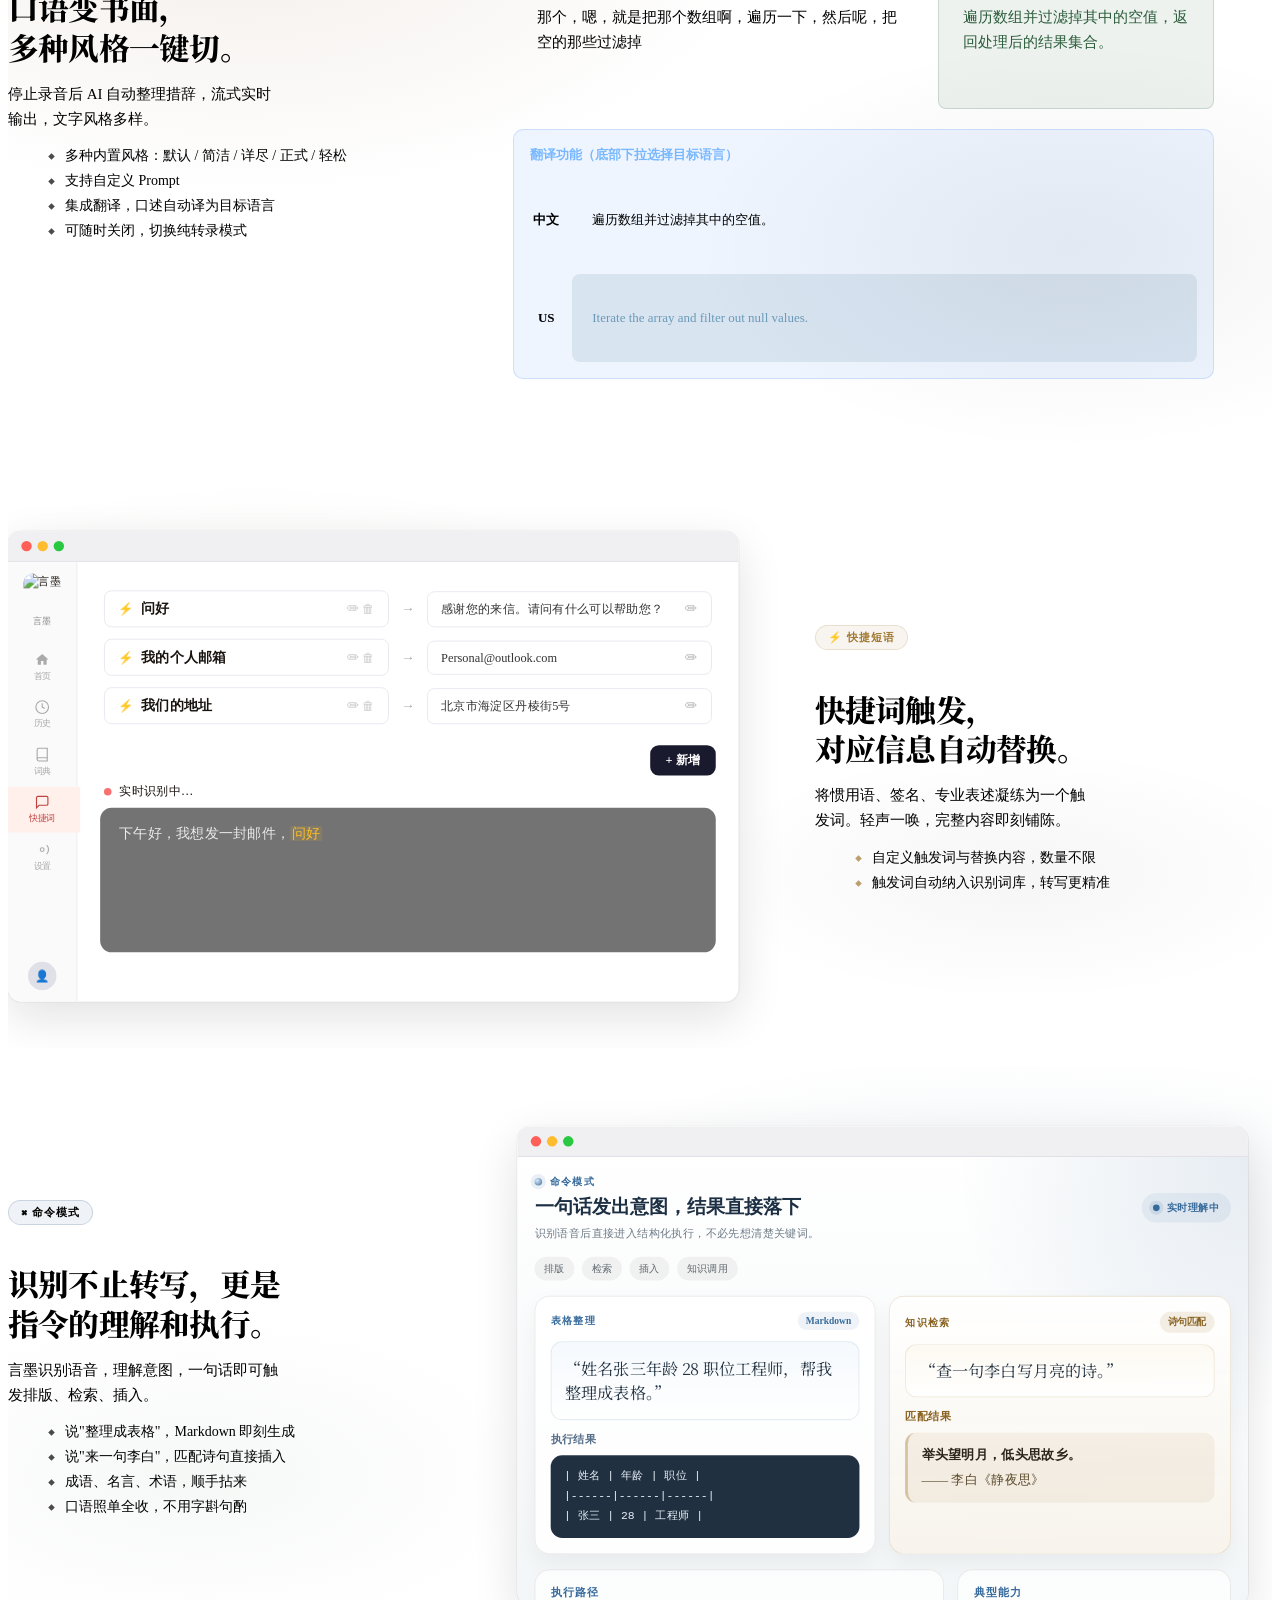
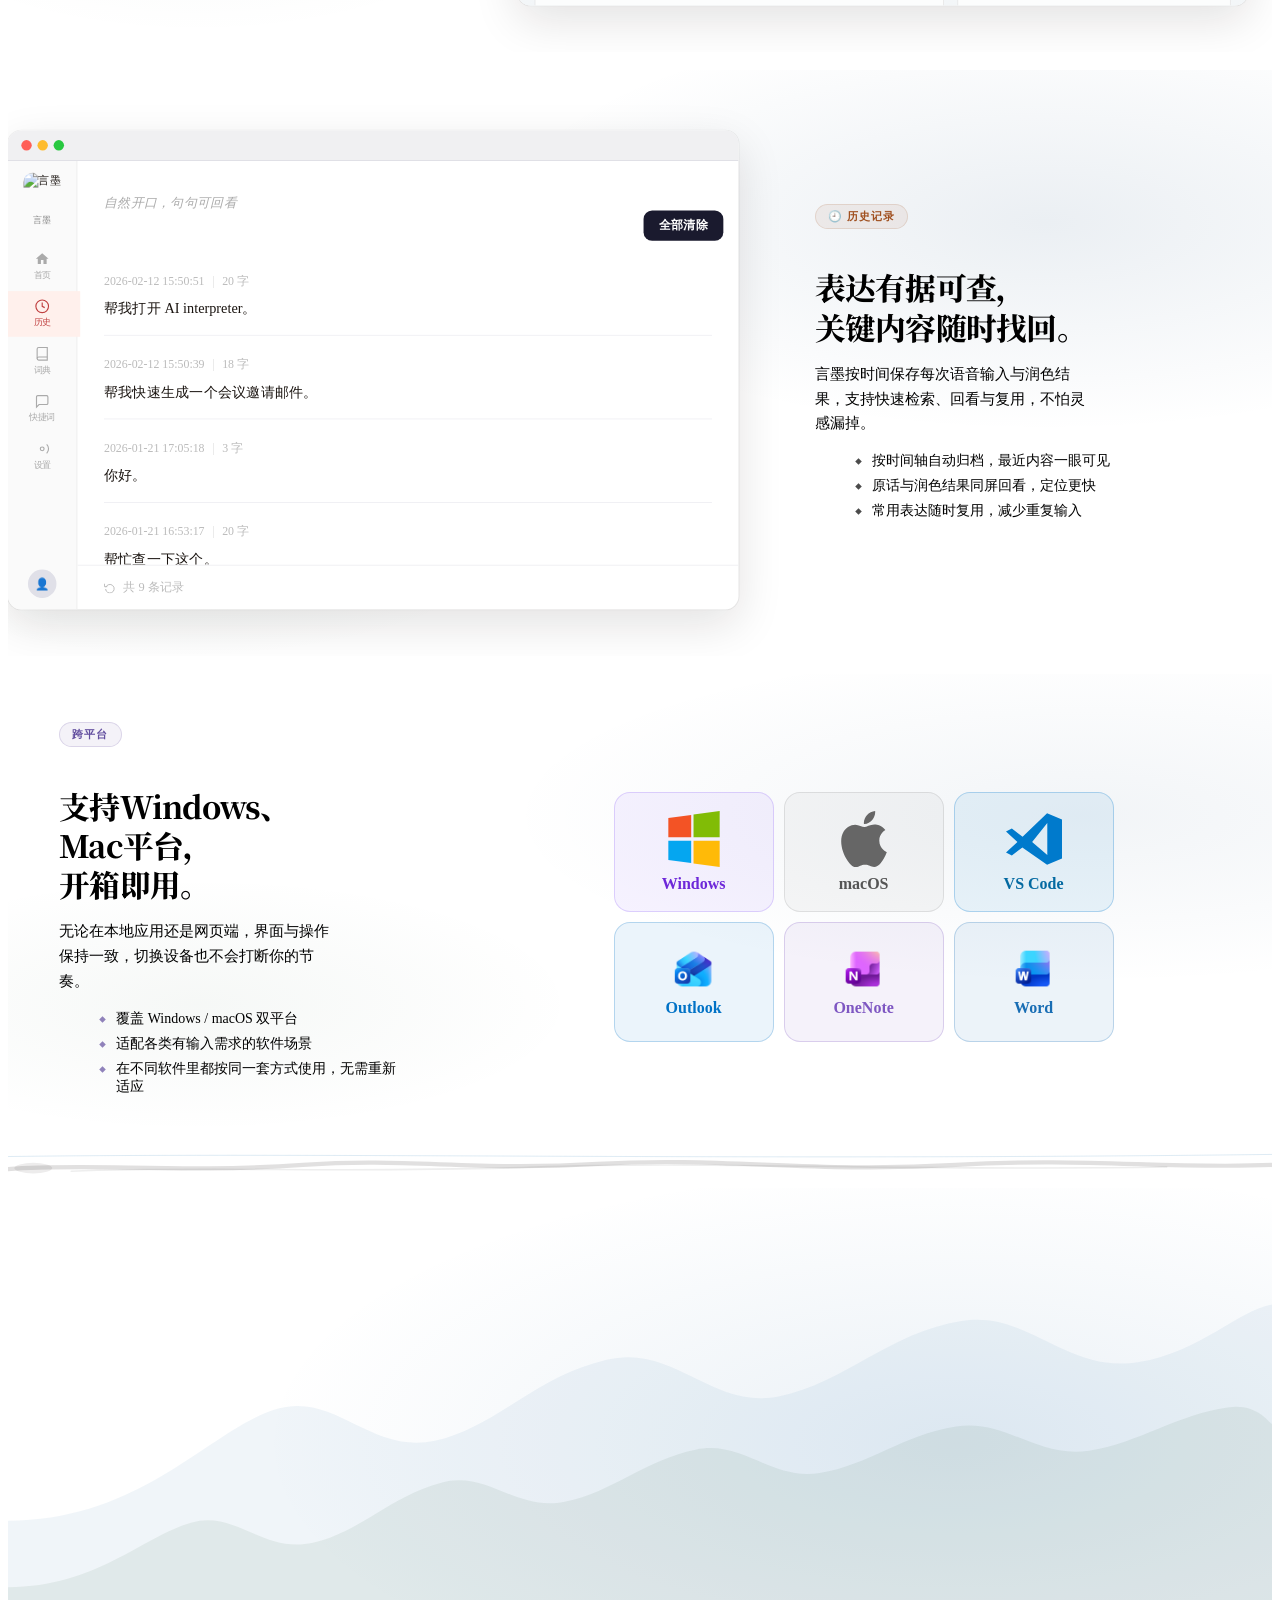
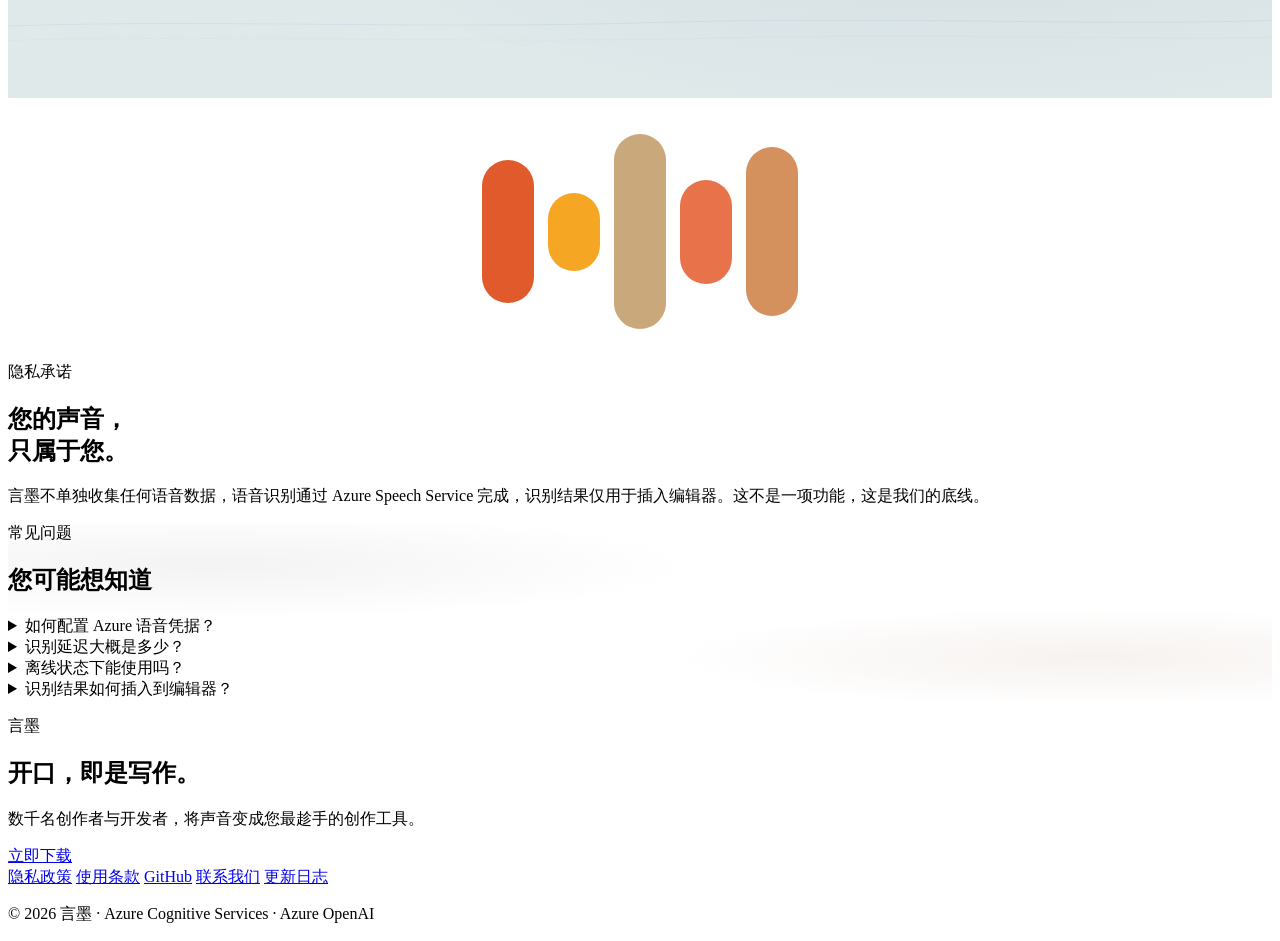
==== commit 21ea44ed: "official rename to yanmo" ====
--- a/index.html
+++ b/index.html
@@ -3875,7 +3875,7 @@
           <li><a href="#openclaw">OpenClaw支持</a></li>
           <li><a href="#faq">常见问题</a></li>
           <li><a href="#hero">快速下载</a></li>
-          <li><a href="https://github.com/lilychen11/ink-voice/releases" target="_blank">历史版本</a></li>
+          <li><a href="https://github.com/yanmo-ai/yanmo/releases" target="_blank">历史版本</a></li>
         </ul>
       </div>
     </nav>
@@ -3893,11 +3893,11 @@
         </p>
         <div class="hero-download-btns reveal" style="flex-direction:column;align-items:center;">
           <div style="display:flex;gap:16px;justify-content:center;">
-            <a id="btn-download-windows" href="https://github.com/yanmo-ai/ink-voice/releases/download/v0.5.2/Yanmo-v0.5.2-win-x64-setup.exe" class="btn-download-platform">
+            <a id="btn-download-windows" href="https://github.com/yanmo-ai/yanmo/releases/download/v0.5.4/Yanmo-v0.5.4-win-x64-setup.exe" class="btn-download-platform">
               <svg viewBox="0 0 24 24" width="18" height="18" fill="currentColor" xmlns="http://www.w3.org/2000/svg"><path d="M0 3.449L9.75 2.1v9.451H0m10.949-9.602L24 0v11.4H10.949M0 12.6h9.75v9.451L0 20.699M10.949 12.6H24V24l-12.9-1.801"/></svg>
               下载 Windows 版
             </a>
-            <a id="btn-download-mac" href="https://github.com/yanmo-ai/ink-voice/releases/download/v0.5.3/Yanmo_v0.5.3.dmg" class="btn-download-platform" style="background:#005ea6;">
+            <a id="btn-download-mac" href="https://github.com/yanmo-ai/yanmo/releases/download/v0.5.4/Yanmo_v0.5.4.dmg" class="btn-download-platform" style="background:#005ea6;">
               <svg viewBox="0 0 24 24" width="18" height="18" fill="currentColor" xmlns="http://www.w3.org/2000/svg"><path d="M12.152 6.896c-.948 0-2.415-1.078-3.96-1.04-2.04.027-3.91 1.183-4.961 3.014-2.117 3.675-.546 9.103 1.519 12.09 1.013 1.454 2.208 3.09 3.792 3.039 1.52-.065 2.09-.987 3.935-.987 1.831 0 2.35.987 3.96.948 1.637-.026 2.676-1.48 3.676-2.948 1.156-1.688 1.636-3.325 1.662-3.415-.039-.013-3.182-1.221-3.22-4.857-.026-3.04 2.48-4.494 2.597-4.559-1.429-2.09-3.623-2.324-4.39-2.376-2-.156-3.675 1.09-4.61 1.09zM15.53 3.83c.843-1.012 1.4-2.427 1.245-3.83-1.207.052-2.662.805-3.532 1.818-.78.896-1.454 2.338-1.273 3.714 1.338.104 2.715-.688 3.559-1.701"/></svg>
               下载 Mac 版
             </a>
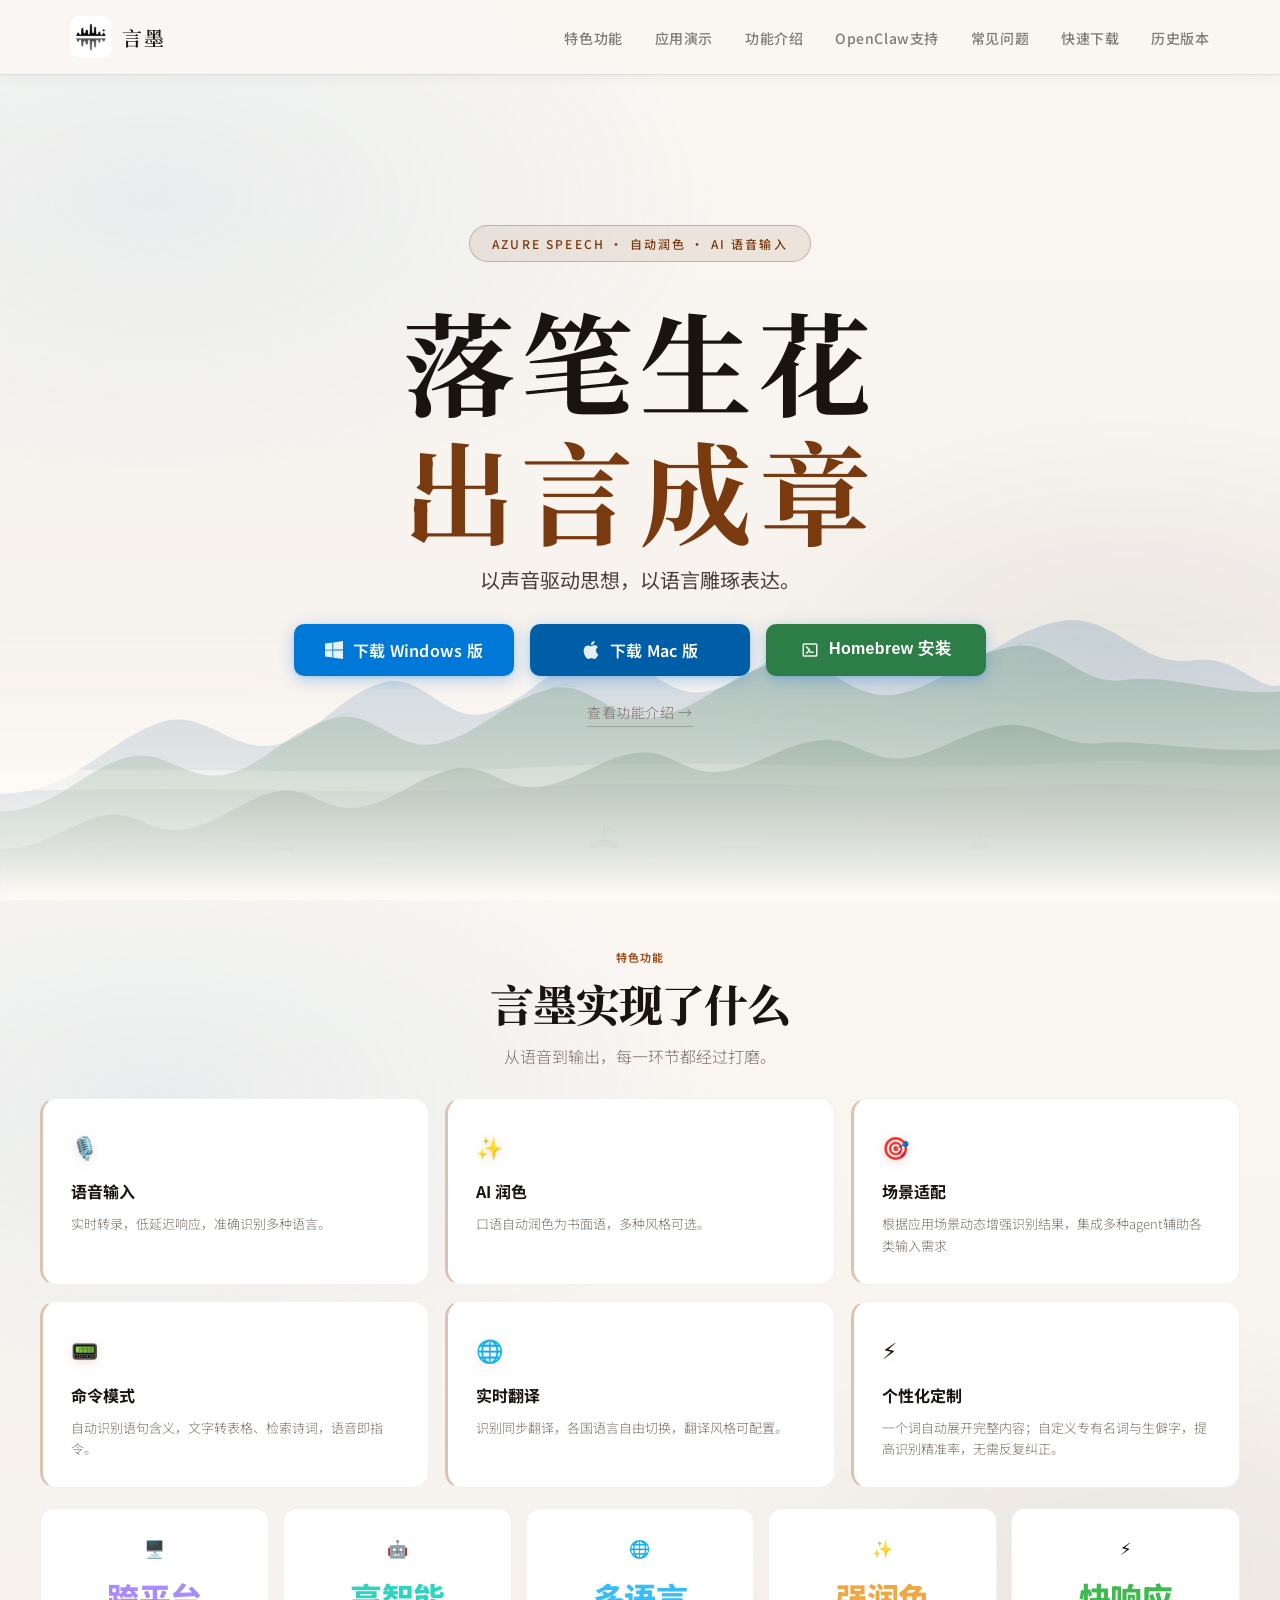
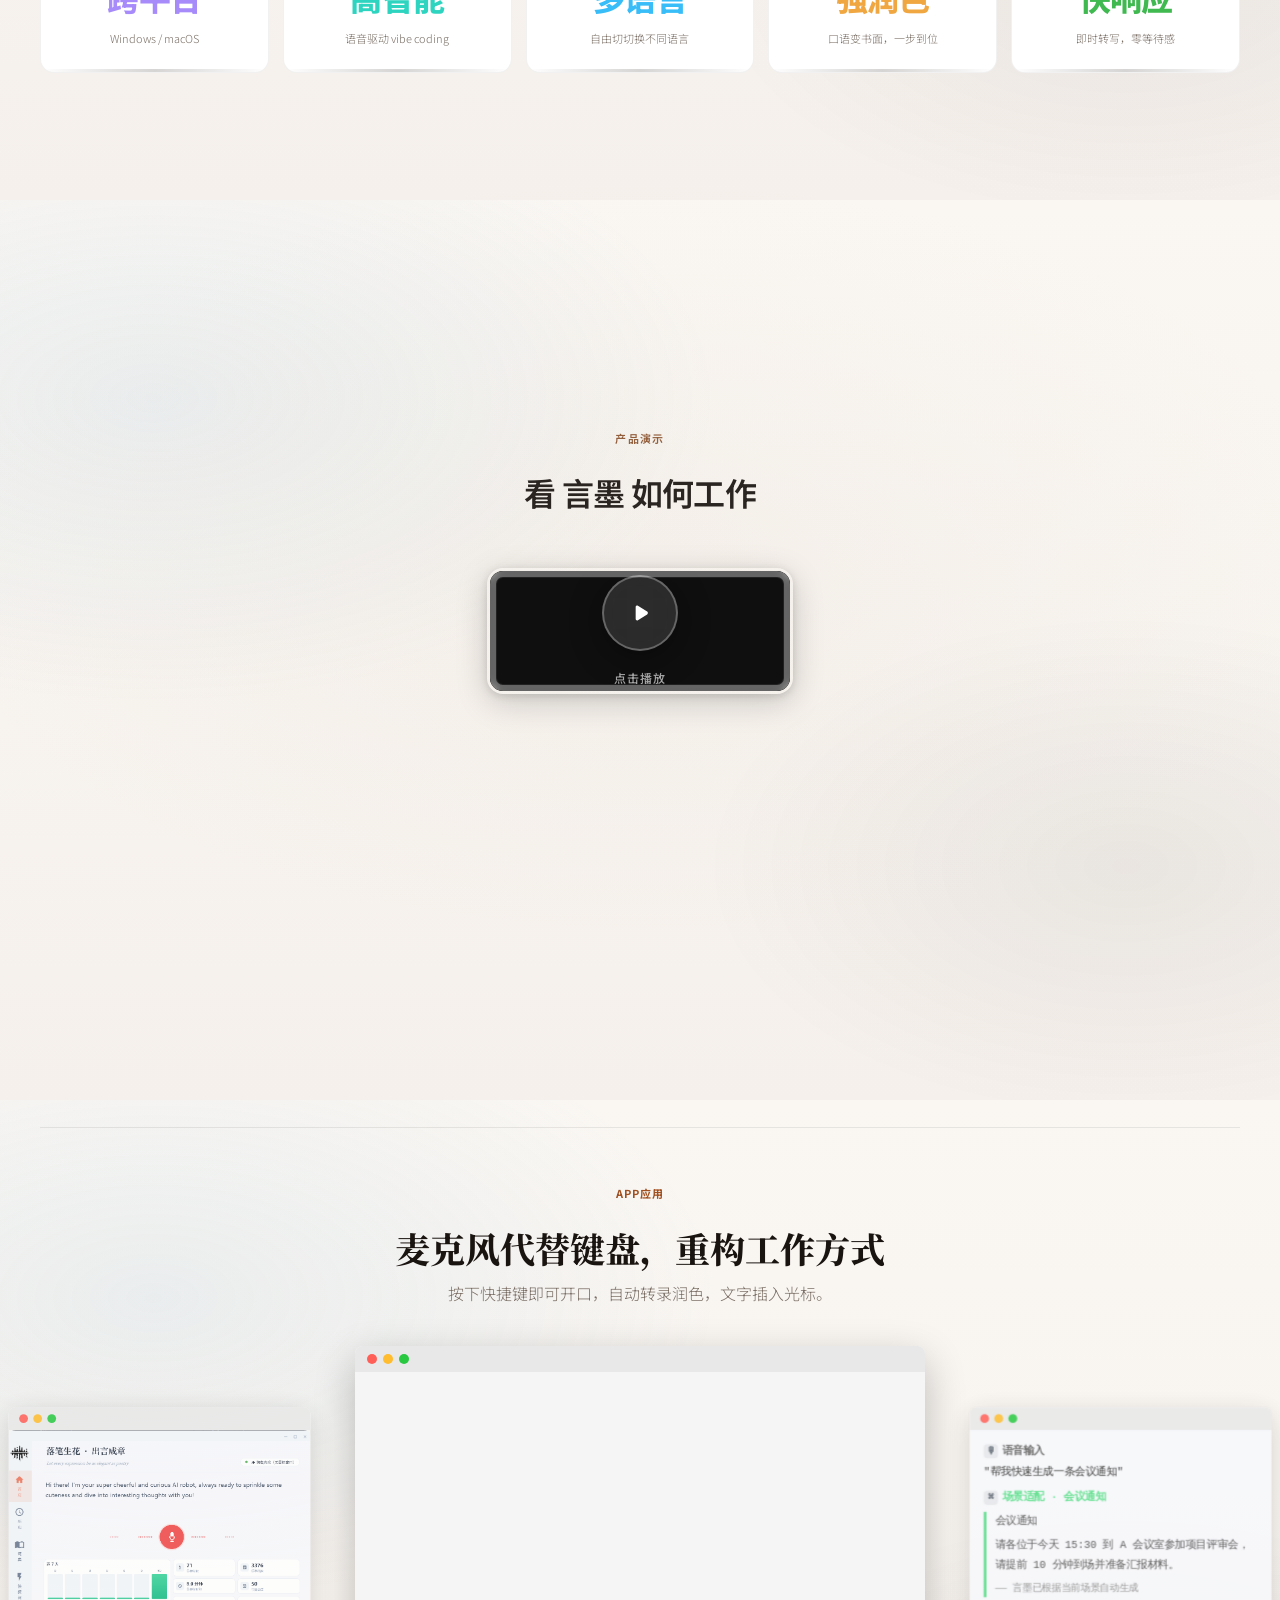
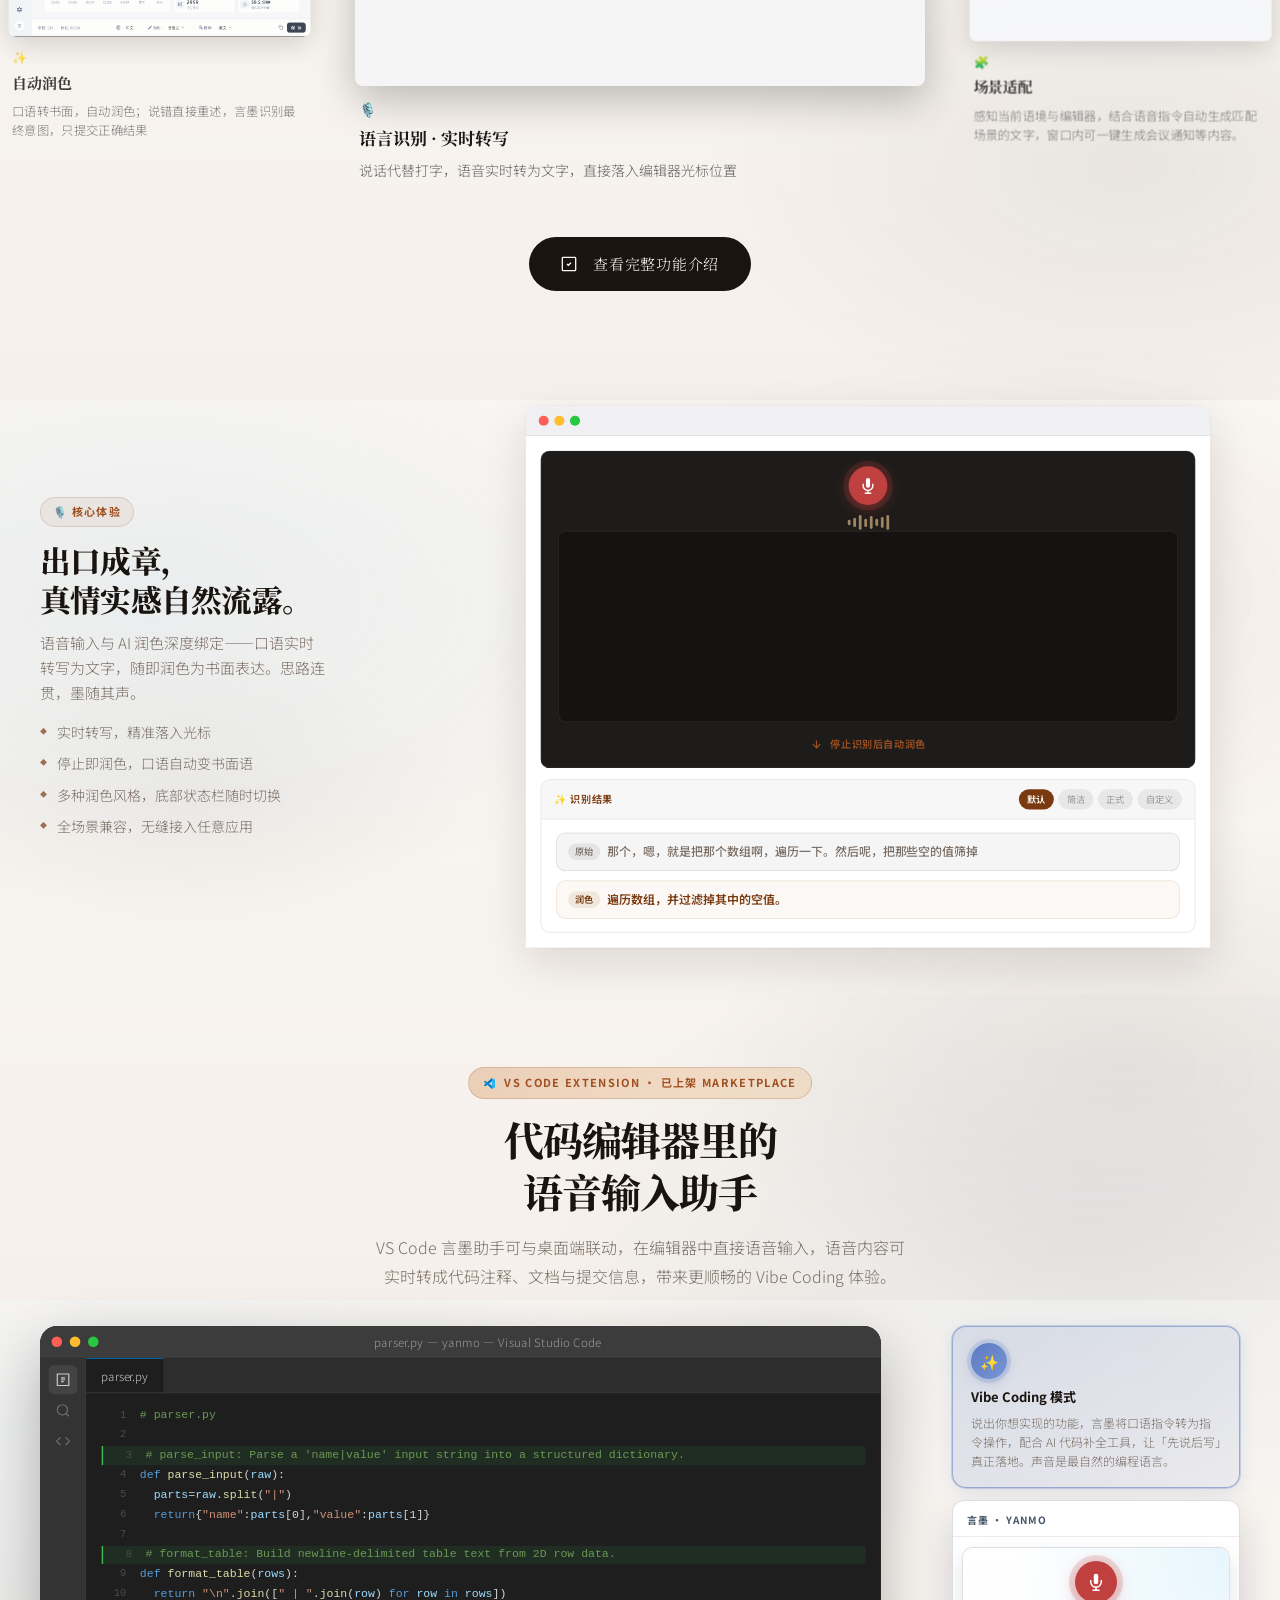
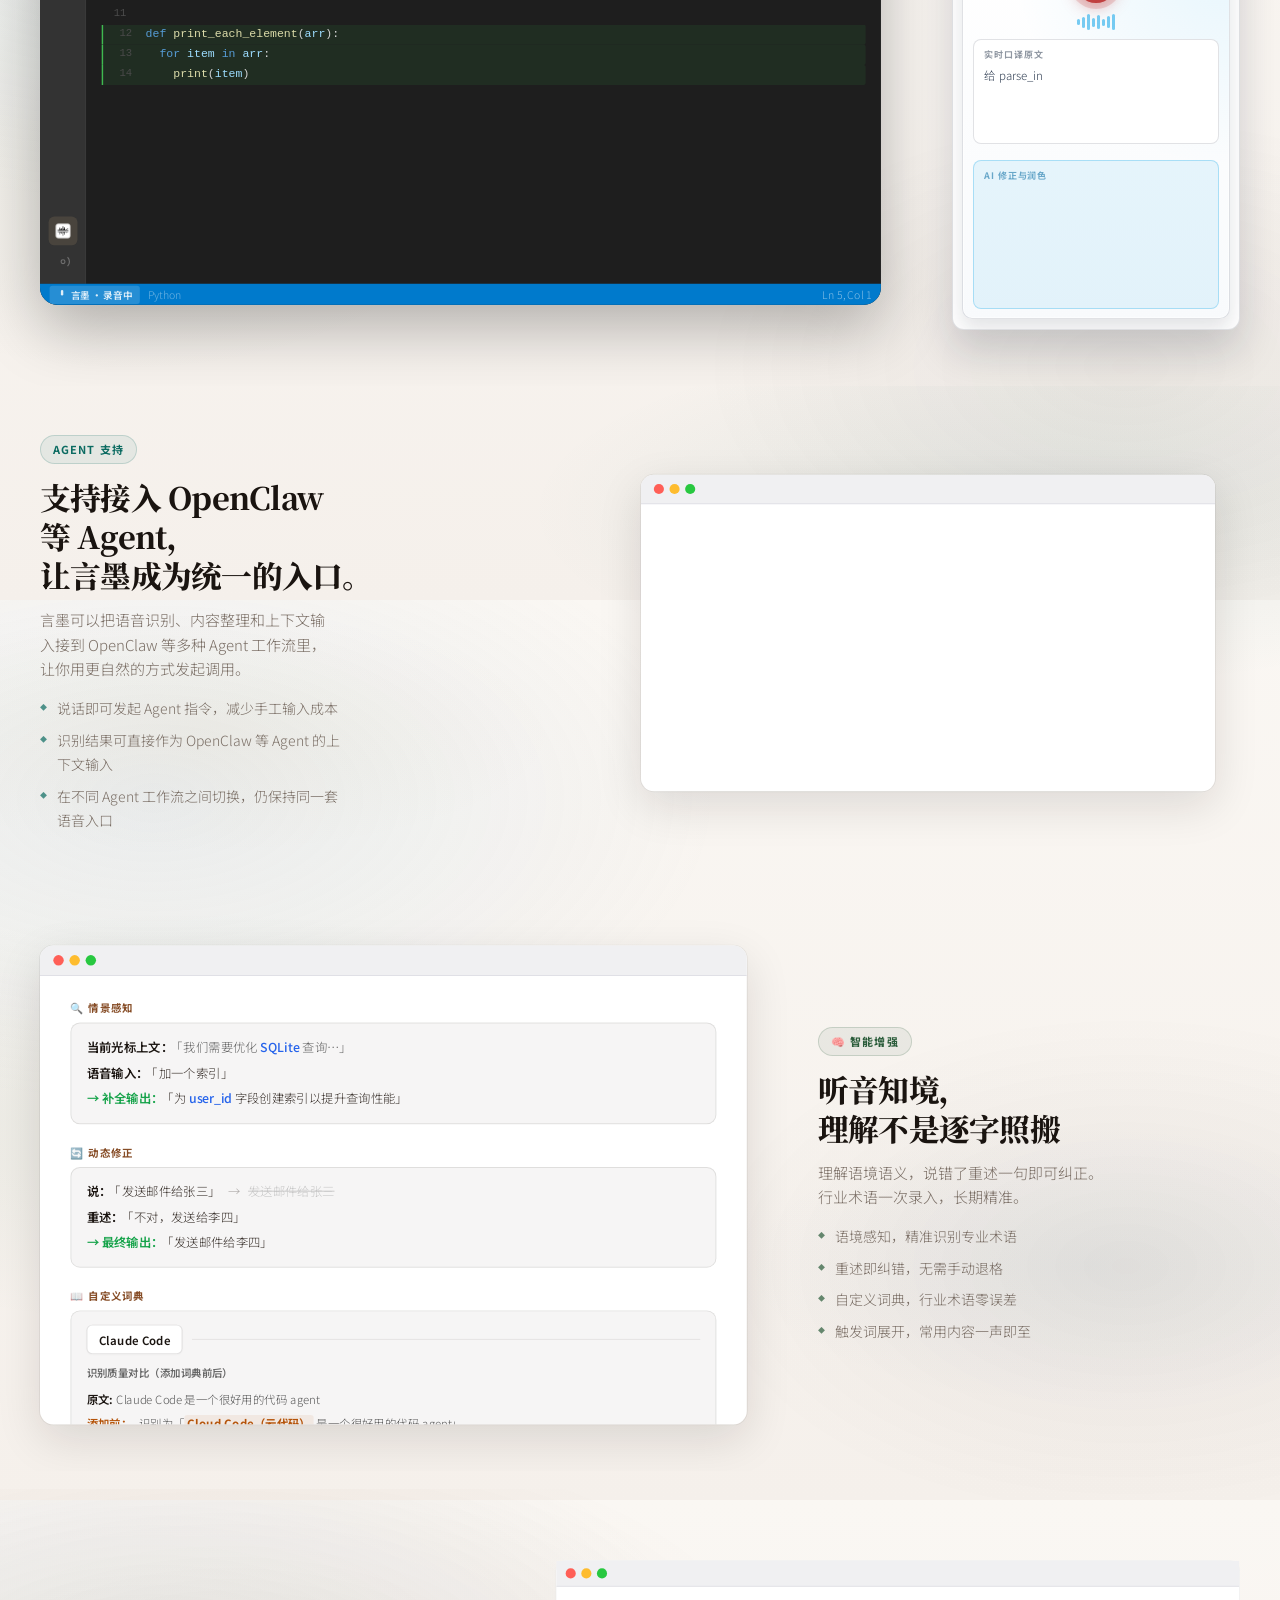
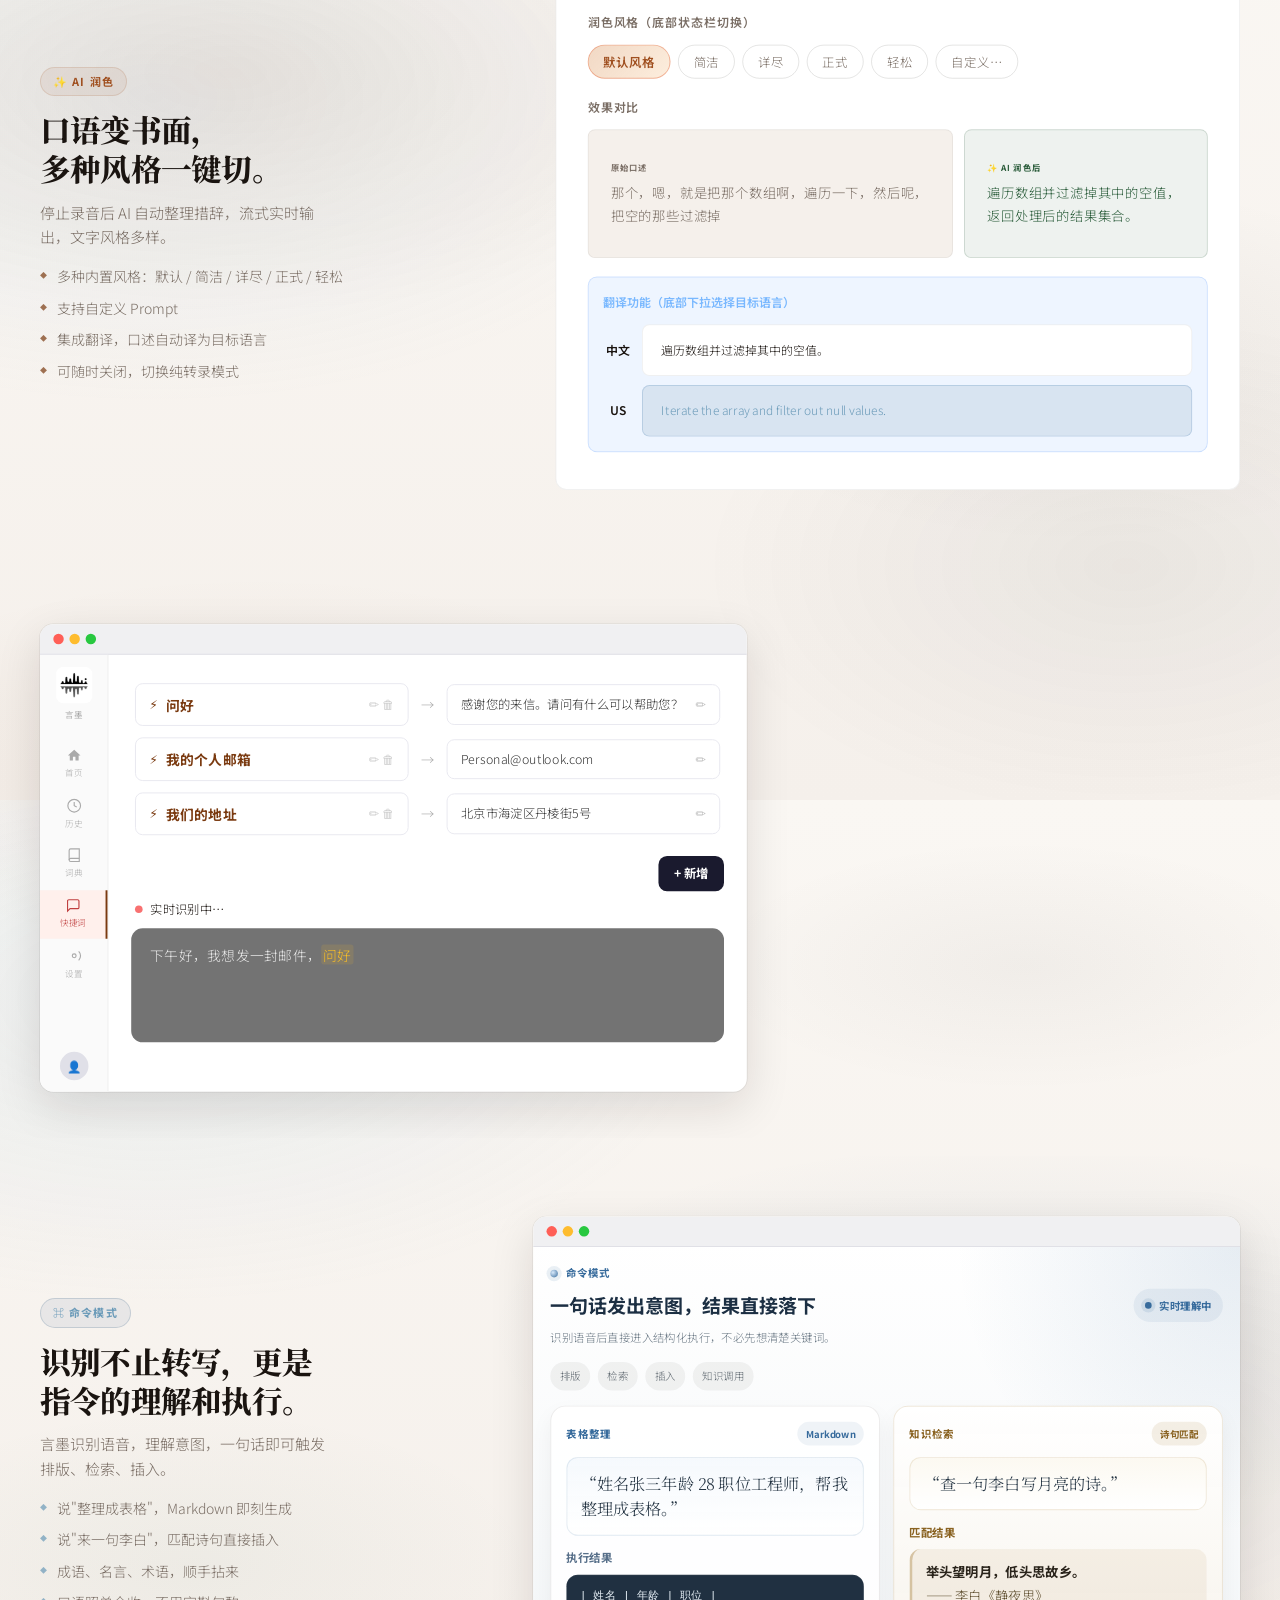
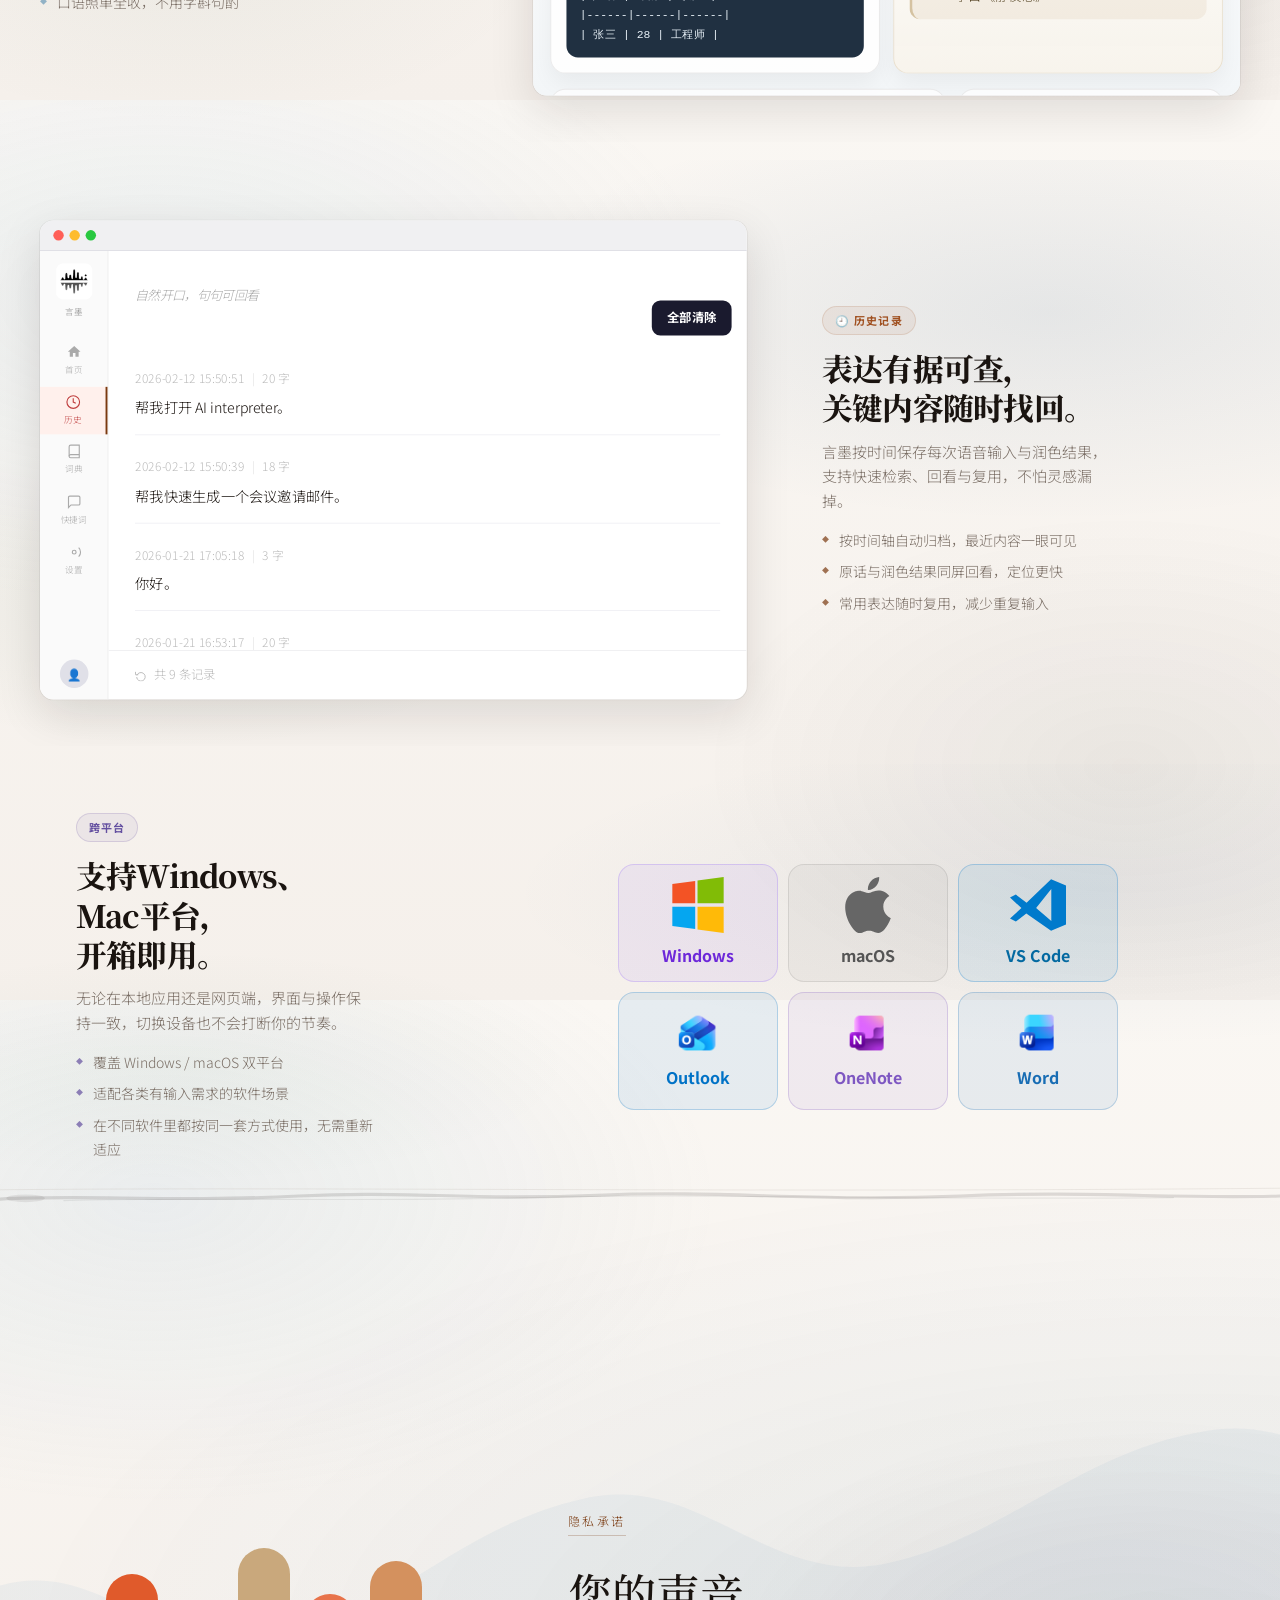
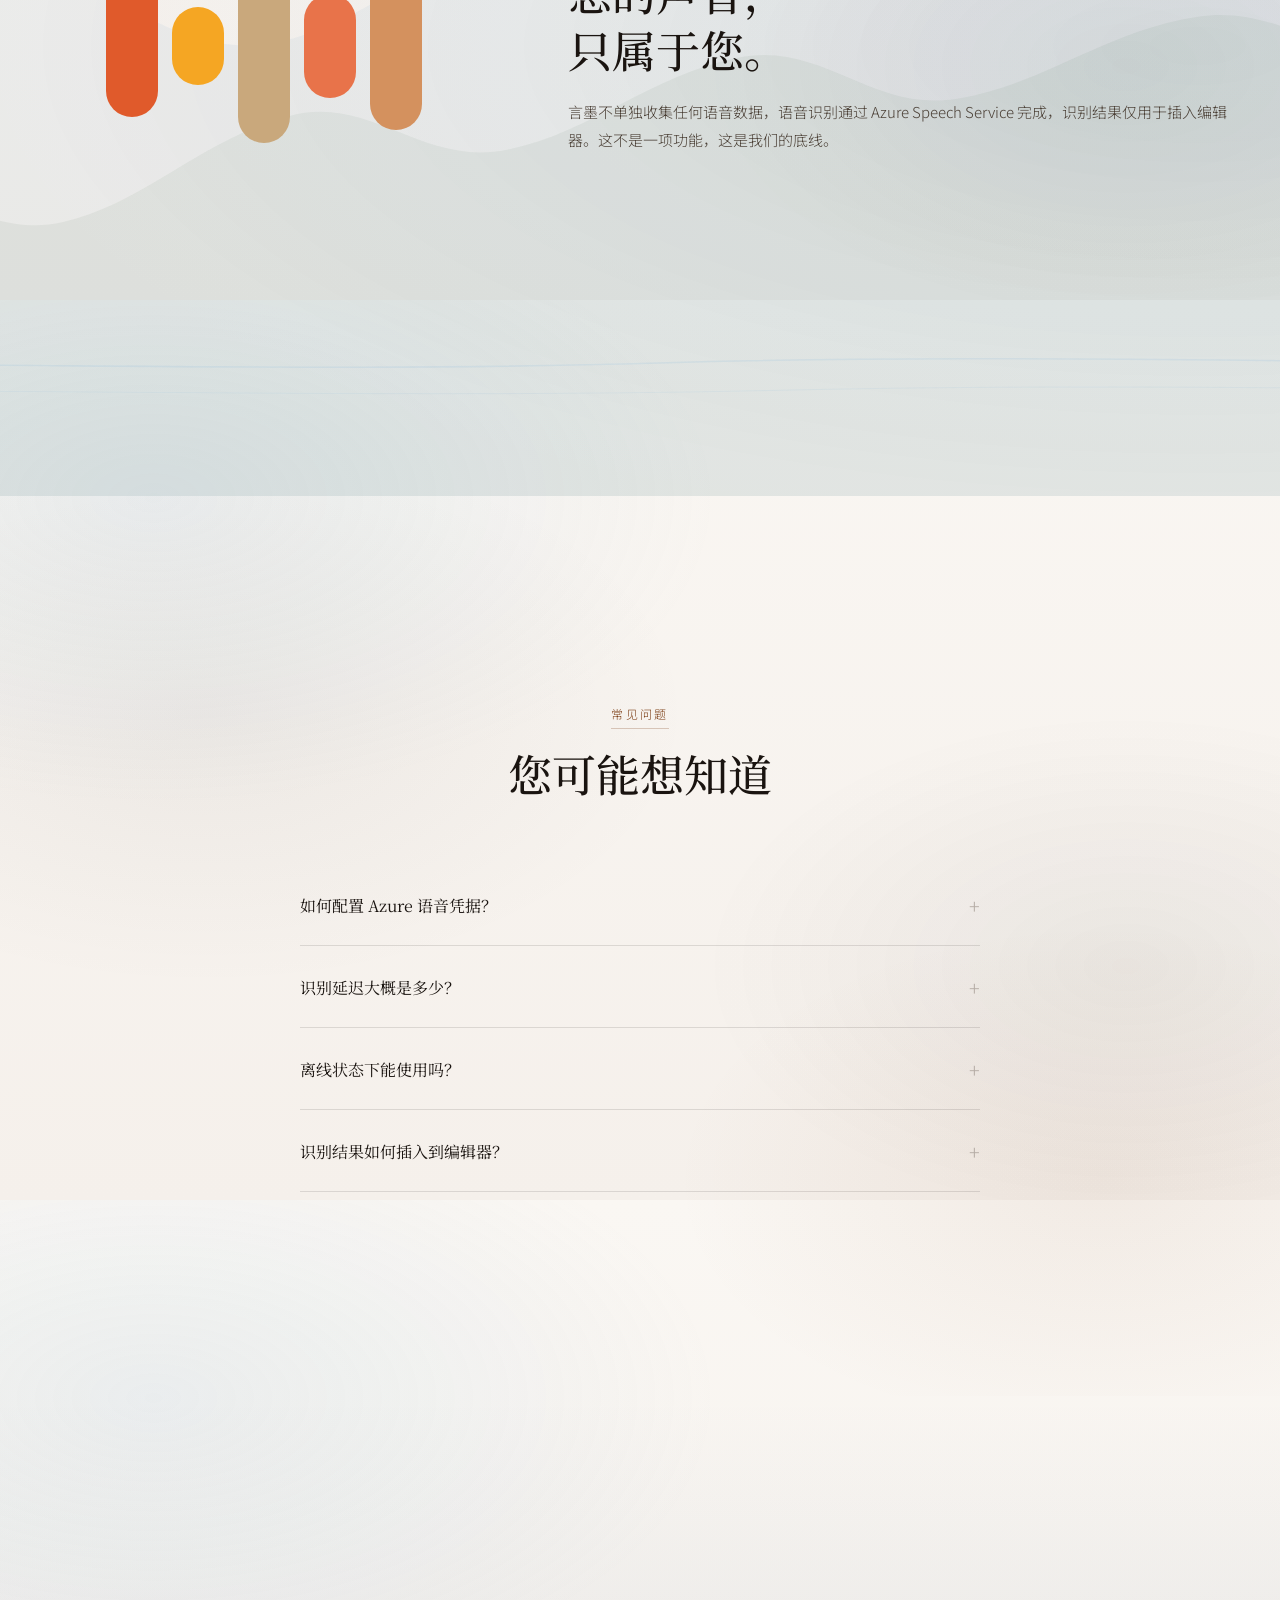
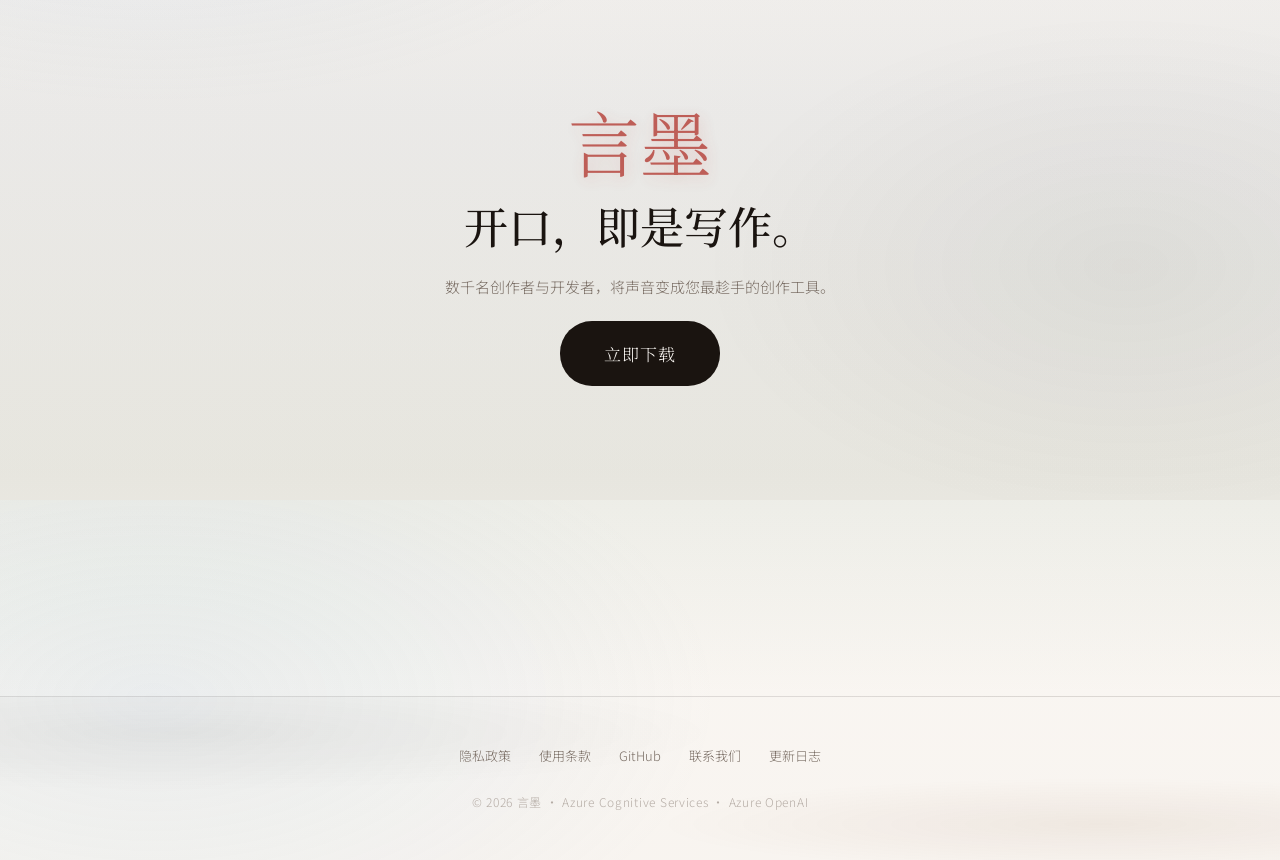
==== commit 72126396: "official update icon" ====
--- a/index.html
+++ b/index.html
@@ -10,7 +10,7 @@
       href="https://fonts.googleapis.com/css2?family=Noto+Serif+SC:wght@300;400;500;600;700&family=Noto+Sans+SC:wght@300;400;500&display=swap"
       rel="stylesheet"
     />
-    <link rel="icon" type="image/png" href="pic/favicon.png" />
+    <link rel="icon" type="image/png" href="pic/yanmo.png" />
     <link rel="stylesheet" href="web/style.css" />
     <style>
       /* ===== 言墨 for VS Code · 功能详情 CSS ===== */
@@ -3865,7 +3865,7 @@
     <nav class="navbar">
       <div class="nav-inner">
         <a href="#" class="nav-logo">
-          <span class="logo-icon"><img src="pic/favicon.png" alt="言墨" /></span>
+          <span class="logo-icon"><img src="pic/yanmo.png" alt="言墨" /></span>
           <span class="logo-text">言墨</span>
         </a>
         <ul class="nav-links">
@@ -4546,7 +4546,7 @@
                 </div>
                 <div class="vsc-ab-spacer"></div>
                 <div class="vsc-ab-icon yanmo" title="言墨">
-                  <img src="pic/favicon.png" alt="言墨" />
+                  <img src="pic/yanmo.png" alt="言墨" />
                 </div>
                 <div class="vsc-ab-icon">
                   <svg viewBox="0 0 24 24" fill="none" stroke="currentColor" stroke-width="1.8"><circle cx="12" cy="12" r="3"/><path d="M19.07 4.93a10 10 0 0 1 0 14.14"/></svg>
@@ -4833,7 +4833,7 @@
               </div>
               <div class="win-body" style="flex: 1; min-height: 0">
                 <div class="win-sidebar">
-                  <div class="sb-logo"><img src="pic/favicon.png" alt="言墨" /></div>
+                  <div class="sb-logo"><img src="pic/yanmo.png" alt="言墨" /></div>
                   <div class="sb-name">言墨</div>
                   <div class="sb-items">
                     <div class="sb-item">
@@ -5101,7 +5101,7 @@
               </div>
               <div class="win-body" style="flex: 1; min-height: 0">
                 <div class="win-sidebar">
-                  <div class="sb-logo"><img src="pic/favicon.png" alt="言墨" /></div>
+                  <div class="sb-logo"><img src="pic/yanmo.png" alt="言墨" /></div>
                   <div class="sb-name">言墨</div>
                   <div class="sb-items">
                     <div class="sb-item">
--- a/web/style.css
+++ b/web/style.css
@@ -0,0 +1,945 @@
+/* ============================================
+   言墨 · 水墨风 AI 语音输入助手
+   Style Sheet
+   ============================================ */
+
+/* ---- Reset & Base ---- */
+*, *::before, *::after { box-sizing: border-box; margin: 0; padding: 0; }
+
+:root {
+  --ink-black:    #1a1410;
+  --ink-dark:     #2d2620;
+  --ink-mid:      #4a3f35;
+  --ink-soft:     #7a6e65;
+  --ink-faint:    #b5aca5;
+  --ink-paper:    #f5f0eb;
+  --ink-rice:     #faf7f3;
+  --ink-white:    #ffffff;
+  --ink-accent:   #7a3a10;   /* 朱砂 */
+  --ink-seal:     #b03028;   /* 印章红 */
+  --ink-wash-1:   rgba(26, 20, 16, 0.06);
+  --ink-wash-2:   rgba(26, 20, 16, 0.12);
+  --ink-wash-3:   rgba(26, 20, 16, 0.22);
+
+  /* 千里江山 · 青绿山水色系 */
+  --qljsh-azure:    #6a9ab8;   /* 石青·深 */
+  --qljsh-azure-md: #7bafd4;   /* 石青·中 */
+  --qljsh-azure-lt: #a8cfe0;   /* 石青·淡 */
+  --qljsh-mala:     #2a5c3a;   /* 石绿·深 */
+  --qljsh-mala-md:  #3d7a50;   /* 石绿·中 */
+  --qljsh-mala-lt:  #82b898;   /* 石绿·淡 */
+  --qljsh-ochre:    #a08060;   /* 赭石 */
+  --qljsh-gold:     #c8a84b;   /* 金色 */
+  --qljsh-mist:     rgba(124, 175, 212, 0.12);  /* 晨雾 */
+  --qljsh-wash-b:   rgba(30, 77, 122, 0.08);    /* 石青淡晕 */
+  --qljsh-wash-g:   rgba(42, 92, 58, 0.08);     /* 石绿淡晕 */
+
+  --font-serif:   'Noto Serif SC', 'Source Han Serif SC', serif;
+  --font-sans:    'Noto Sans SC',  'PingFang SC', system-ui, sans-serif;
+
+  --radius-sm:    6px;
+  --radius-md:    14px;
+  --radius-lg:    24px;
+  --radius-xl:    40px;
+
+  --section-gap:  120px;
+  --container-w:  1140px;
+}
+
+html {
+  height: 100%;
+  min-width: 1200px;
+  overflow: auto;
+  scroll-behavior: smooth;
+  scroll-snap-type: y proximity;
+}
+
+body {
+  background:
+    radial-gradient(ellipse 65% 50% at 12% 22%, var(--qljsh-mist) 0%, transparent 68%),
+    radial-gradient(ellipse 52% 44% at 88% 74%, var(--ink-wash-1) 0%, transparent 64%),
+    linear-gradient(180deg, var(--ink-rice) 0%, var(--ink-paper) 100%);
+  color: var(--ink-black);
+  font-family: var(--font-sans);
+  font-weight: 300;
+  line-height: 1.75;
+  min-height: 100%;
+  min-width: 1200px;
+  position: relative;
+  /* overflow handled by html */
+}
+
+@keyframes ink-deco-fadein {
+  to { opacity: 1; }
+}
+
+/* Section 间毛笔分隔线 */
+.brush-stroke-divider {
+  position: relative;
+  z-index: 1;
+  width: 100%;
+  margin: -14px 0;
+  line-height: 0;
+}
+.brush-stroke-divider svg {
+  width: 100%;
+  height: 28px;
+  display: block;
+}
+
+/* ---- Utility ---- */
+.container {
+  width: 1200px;
+  margin: 0 auto;
+}
+
+/* 统一管理 Section 尺寸和自适应缩放 */
+section {
+  position: relative;
+  z-index: 1;
+  scroll-snap-align: center;
+  /* 确保每页内容尽量在视口内展示完全 */
+  display: flex;
+  flex-direction: column;
+  justify-content: center;
+  /* 如果内容过多超出，允许内容撑开高度，但通常保持 100vh 体验最好 */
+  min-height: 100vh;
+  /* 针对小屏幕（高度较小）的适配：增加上下内边距，防止贴边 */
+  padding: 80px 0;
+}
+
+/* 针对13寸笔记本/小高度屏幕的媒体查询 */
+@media (max-width: 1440px), (max-height: 800px) {
+  :root {
+    /* 缩小基础间距，让内容更紧凑 */
+    --section-gap: 80px;
+    --radius-xl: 32px;
+  }
+  
+  /* 整体缩放整个页面内容（简单粗暴且有效的适配方案） */
+  body {
+    font-size: 0.95em; /* 轻微缩小字体基准 */
+  }
+
+  .hero-title {
+    font-size: clamp(48px, 8vw, 84px); /* 缩小大标题 */
+  }
+  
+  /* 缩小样机窗口尺寸，防止爆屏 */
+  .app-window, 
+  .style-demo,
+  .vsc-editor-window {
+    transform-origin: center center;
+    transform: scale(0.92); /* 整体等比缩小 */
+  }
+
+  /* 减小 Grid 布局的间隙 */
+  .feat-wrap {
+    gap: 60px; 
+  }
+}
+
+/* ---- Reveal Animations ---- */
+.reveal {
+  opacity: 0;
+  transform: translateY(28px);
+  transition: opacity 0.75s ease, transform 0.75s ease;
+}
+.reveal.visible {
+  opacity: 1;
+  transform: none;
+}
+.reveal:nth-child(2) { transition-delay: 0.1s; }
+.reveal:nth-child(3) { transition-delay: 0.2s; }
+.reveal:nth-child(4) { transition-delay: 0.3s; }
+.reveal:nth-child(5) { transition-delay: 0.4s; }
+
+/* ---- Section Heading ---- */
+.section-heading {
+  text-align: center;
+  margin-bottom: 64px;
+}
+.section-tag {
+  display: inline-block;
+  font-size: 12px;
+  letter-spacing: 0.2em;
+  text-transform: uppercase;
+  color: var(--ink-accent);
+  border-bottom: 1px solid rgba(122,58,16,0.25);
+  padding-bottom: 4px;
+  margin-bottom: 16px;
+  font-family: var(--font-sans);
+}
+.section-title {
+  font-family: var(--font-serif);
+  font-size: clamp(28px, 4vw, 44px);
+  font-weight: 500;
+  color: var(--ink-black);
+  line-height: 1.3;
+}
+/* ---- Buttons ---- */
+.btn-primary {
+  display: inline-flex;
+  align-items: center;
+  gap: 8px;
+  background: var(--ink-black);
+  color: var(--ink-rice);
+  font-family: var(--font-serif);
+  font-size: 15px;
+  padding: 14px 32px;
+  border-radius: var(--radius-xl);
+  text-decoration: none;
+  transition: background 0.25s, transform 0.2s;
+  letter-spacing: 0.05em;
+}
+.btn-primary:hover {
+  background: var(--ink-mid);
+  transform: translateY(-2px);
+}
+.btn-primary.btn-lg { font-size: 17px; padding: 18px 44px; }
+
+.btn-ghost {
+  display: inline-flex;
+  align-items: center;
+  color: var(--ink-soft);
+  font-size: 14px;
+  text-decoration: none;
+  border-bottom: 1px solid var(--ink-wash-3);
+  padding-bottom: 2px;
+  transition: color 0.2s, border-color 0.2s;
+  letter-spacing: 0.04em;
+}
+.btn-ghost:hover { color: var(--ink-black); border-color: var(--ink-wash-3); }
+
+.btn-outline {
+  display: block;
+  text-align: center;
+  border: 1px solid var(--ink-wash-3);
+  color: var(--ink-mid);
+  font-family: var(--font-serif);
+  padding: 14px 24px;
+  border-radius: var(--radius-xl);
+  text-decoration: none;
+  transition: background 0.2s, color 0.2s, border-color 0.2s;
+  font-size: 15px;
+}
+.btn-outline:hover { background: var(--ink-wash-1); border-color: var(--ink-wash-3); }
+
+/* ============================================
+   NAVBAR
+   ============================================ */
+.navbar {
+  position: fixed;
+  top: 0;
+  left: 0;
+  right: 0;
+  z-index: 100;
+  min-width: 1200px;
+  padding: 16px 0;
+  background: rgba(250, 247, 243, 0.82);
+  backdrop-filter: blur(20px);
+  -webkit-backdrop-filter: blur(20px);
+  box-shadow: 0 1px 0 rgba(26, 20, 16, 0.08), 0 2px 16px rgba(26, 20, 16, 0.06);
+  transition: background 0.35s, backdrop-filter 0.35s, box-shadow 0.35s;
+}
+.navbar.scrolled {
+  background: rgba(245, 240, 235, 0.96);
+  backdrop-filter: blur(24px);
+  -webkit-backdrop-filter: blur(24px);
+  box-shadow: 0 1px 0 rgba(26, 20, 16, 0.10), 0 4px 24px rgba(26, 20, 16, 0.08);
+}
+.nav-inner {
+  max-width: var(--container-w);
+  margin: 0 auto;
+  padding: 0 32px;
+  display: flex;
+  align-items: center;
+  gap: 40px;
+}
+.nav-logo {
+  display: flex;
+  align-items: center;
+  gap: 10px;
+  text-decoration: none;
+  margin-right: auto;
+}
+.logo-icon {
+  width: 42px;
+  height: 42px;
+  border-radius: 10px;
+  overflow: hidden;
+  display: grid;
+  place-items: center;
+  background: rgba(255, 255, 255, 0.92);
+}
+.logo-icon img {
+  width: 100%;
+  height: 100%;
+  object-fit: cover;
+  border-radius: 10px;
+}
+.logo-text {
+  font-family: var(--font-serif);
+  font-size: 20px;
+  font-weight: 600;
+  color: var(--ink-black);
+  letter-spacing: 0.06em;
+}
+.nav-links {
+  list-style: none;
+  display: flex;
+  gap: 32px;
+}
+.nav-links a {
+  color: rgba(26, 20, 16, 0.55);
+  text-decoration: none;
+  font-size: 14px;
+  font-weight: 500;
+  transition: color 0.2s;
+  letter-spacing: 0.04em;
+}
+.nav-links a:hover { color: var(--ink-black); }
+
+/* ============================================
+   HERO
+   ============================================ */
+.hero {
+  min-height: 100vh;
+  display: flex;
+  flex-direction: column;
+  justify-content: center;
+  padding: 140px 32px 80px;
+}
+.hero-inner {
+  max-width: var(--container-w);
+  margin: 0 auto;
+  display: flex;
+  flex-direction: column;
+  align-items: center;
+  text-align: center;
+}
+.hero-badge {
+  display: inline-block;
+  font-size: 12px;
+  letter-spacing: 0.18em;
+  text-transform: uppercase;
+  color: var(--ink-accent);
+  background: rgba(122,58,16,0.09);
+  border: 1.5px solid rgba(122,58,16,0.30);
+  border-radius: 100px;
+  padding: 7px 22px;
+  margin-bottom: 36px;
+  font-weight: 500;
+}
+.hero-title {
+  font-family: var(--font-serif);
+  font-size: clamp(60px, 10vw, 112px);
+  font-weight: 700;
+  line-height: 1.1;
+  letter-spacing: 0.06em;
+  margin-bottom: 12px;
+  display: flex;
+  flex-direction: column;
+  gap: 6px;
+}
+.hero-title .line { display: block; }
+.hero-title .ink-accent { color: var(--ink-accent); }
+
+.hero-sub {
+  font-size: clamp(16px, 2vw, 20px);
+  color: var(--ink-mid);
+  max-width: 480px;
+  line-height: 1.8;
+  margin-bottom: 10px;
+  font-weight: 400;
+}
+.hero-cta {
+  display: flex;
+  align-items: center;
+  gap: 24px;
+  margin-bottom: 18px;
+}
+.hero-note {
+  font-size: 12px;
+  color: var(--ink-faint);
+  letter-spacing: 0.08em;
+  margin-bottom: 8px;
+}
+
+/* ============================================
+   PRIVACY SECTION
+   ============================================ */
+.privacy-section { padding: var(--section-gap) 0; }
+.privacy-inner {
+  display: grid;
+  grid-template-columns: 1fr 1.5fr;
+  gap: 80px;
+  align-items: center;
+}
+.privacy-visual {
+  display: flex;
+  justify-content: center;
+  align-items: center;
+}
+.privacy-text h2 {
+  font-family: var(--font-serif);
+  font-size: clamp(30px, 4vw, 44px);
+  font-weight: 500;
+  line-height: 1.3;
+  margin: 12px 0 20px;
+}
+.privacy-text p {
+  font-size: 15px;
+  color: var(--ink-mid);
+  line-height: 1.85;
+  margin-bottom: 32px;
+}
+.privacy-list {
+  list-style: none;
+  display: flex;
+  flex-direction: column;
+  gap: 12px;
+}
+.privacy-list li {
+  display: flex;
+  align-items: center;
+  gap: 12px;
+  font-size: 14px;
+  color: var(--ink-soft);
+}
+.check-mark {
+  color: var(--ink-accent);
+  font-size: 16px;
+  font-weight: 700;
+}
+
+/* ============================================
+   FAQ
+   ============================================ */
+.faq-section {
+  position: relative;
+  overflow: hidden;
+  padding: var(--section-gap) 0;
+}
+.faq-list {
+  max-width: 680px;
+  margin: 0 auto;
+  display: flex;
+  flex-direction: column;
+  gap: 2px;
+}
+.faq-item {
+  border-bottom: 1px solid var(--ink-wash-2);
+  overflow: hidden;
+}
+.faq-item summary {
+  list-style: none;
+  cursor: pointer;
+  padding: 22px 0;
+  font-family: var(--font-serif);
+  font-size: 16px;
+  font-weight: 400;
+  color: var(--ink-black);
+  display: flex;
+  justify-content: space-between;
+  align-items: center;
+  gap: 16px;
+  transition: color 0.2s;
+  user-select: none;
+}
+.faq-item summary::-webkit-details-marker { display: none; }
+.faq-item summary::after {
+  content: '+';
+  font-family: var(--font-sans);
+  font-size: 20px;
+  font-weight: 300;
+  color: var(--ink-faint);
+  flex-shrink: 0;
+  transition: transform 0.3s, color 0.2s;
+}
+.faq-item[open] summary::after {
+  transform: rotate(45deg);
+  color: var(--ink-black);
+}
+.faq-item[open] summary { color: var(--ink-black); }
+.faq-item p {
+  font-size: 14px;
+  color: var(--ink-soft);
+  line-height: 1.9;
+  padding: 0 0 22px;
+}
+
+/* ============================================
+   FINAL CTA
+   ============================================ */
+.final-cta {
+  padding: var(--section-gap) 0;
+  text-align: center;
+}
+.final-inner {
+  max-width: 560px;
+  margin: 0 auto;
+  display: flex;
+  flex-direction: column;
+  align-items: center;
+  gap: 20px;
+}
+.final-quote {
+  font-family: var(--font-serif);
+  font-size: 72px;
+  line-height: 1;
+  color: var(--ink-seal);
+  opacity: 0.75;
+  text-shadow: 2px 4px 16px rgba(176, 48, 40, 0.25);
+}
+.final-inner h2 {
+  font-family: var(--font-serif);
+  font-size: clamp(28px, 4vw, 44px);
+  font-weight: 500;
+  line-height: 1.3;
+}
+.final-sub {
+  font-size: 15px;
+  color: var(--ink-soft);
+  max-width: 400px;
+}
+
+/* ============================================
+   VS CODE EXTENSION SECTION
+   ============================================ */
+.vscode-section {
+  position: relative;
+  z-index: 1;
+  padding: var(--section-gap) 0;
+  background: linear-gradient(180deg, transparent, rgba(192, 90, 43, 0.04) 40%, rgba(192, 90, 43, 0.07) 60%, transparent);
+}
+
+.vscode-tag {
+  background: rgba(192, 90, 43, 0.08);
+  color: #c05a2b;
+  border: 1px solid rgba(192, 90, 43, 0.20);
+}
+
+.section-desc {
+  margin-top: 12px;
+  font-size: 15px;
+  color: var(--ink-soft);
+  max-width: 560px;
+  margin-left: auto;
+  margin-right: auto;
+  text-align: center;
+  line-height: 1.85;
+}
+
+/* === VS Code 三屏展示 === */
+.vscode-screens {
+  display: grid;
+  grid-template-columns: 1fr 1.3fr 1fr;
+  gap: 28px;
+  margin-top: 56px;
+  align-items: center;
+}
+
+.vs-screen-card {
+  display: flex;
+  flex-direction: column;
+  gap: 16px;
+  transition: transform 0.3s ease;
+}
+
+/* 左右两侧卡片缩小并下移，形成错落感 */
+.vs-screen-card:nth-child(1),
+.vs-screen-card:nth-child(3) {
+  transform: scale(0.88) translateY(24px);
+  transform-origin: top center;
+  opacity: 0.85;
+}
+
+/* 中间卡片突出显示 */
+.vs-screen-card:nth-child(2) {
+  transform: scale(1.04);
+  transform-origin: top center;
+  z-index: 1;
+}
+
+/* APP WINDOW */
+.vs-app-window {
+  background: white;
+  border-radius: 12px;
+  overflow: hidden;
+  box-shadow: 0 20px 56px rgba(26,20,16,0.16), 0 0 0 1px rgba(0,0,0,0.07);
+  display: flex;
+  flex-direction: column;
+  font-size: 10.5px;
+  color: #1a1a2e;
+  transition: transform 0.22s ease, box-shadow 0.22s ease;
+}
+.vs-app-window:hover {
+  transform: translateY(-4px);
+  box-shadow: 0 28px 72px rgba(26,20,16,0.22), 0 0 0 1px rgba(0,0,0,0.07);
+}
+
+.vsw-chrome {
+  display: flex; align-items: center; gap: 5px;
+  padding: 8px 12px;
+  background: #f0f0f2;
+  border-bottom: 1px solid #e0e0e6;
+  flex-shrink: 0;
+}
+.vsw-dot { width: 10px; height: 10px; border-radius: 50%; }
+.vsw-r   { background: #ff5f57; }
+.vsw-y   { background: #febc2e; }
+.vsw-g   { background: #28c840; }
+
+.vsw-body { display: flex; flex: 1; min-height: 0; }
+
+/* SIDEBAR */
+.vsw-sidebar {
+  width: 54px;
+  background: #fafafa;
+  border-right: 1px solid #eee;
+  display: flex; flex-direction: column; align-items: center;
+  padding: 10px 0;
+  flex-shrink: 0;
+}
+
+.vsw-logo {
+  width: 32px; height: 32px;
+  background: #c05a2b;
+  border-radius: 8px;
+  display: flex; align-items: center; justify-content: center;
+  font-family: var(--font-serif);
+  font-size: 14px; font-weight: 700; color: white;
+  margin-bottom: 14px;
+}
+
+.vsw-sb-items {
+  display: flex; flex-direction: column; align-items: center;
+  gap: 2px; width: 100%;
+}
+
+.vsw-sb-item {
+  width: 100%; display: flex; flex-direction: column;
+  align-items: center; padding: 6px 2px; gap: 2px;
+  color: #bbb; font-size: 7.5px;
+}
+.vsw-sb-item svg { width: 16px; height: 16px; }
+.vsw-sb-item.active {
+  background: #fff0ec;
+  border-right: 2px solid #c05a2b;
+  color: #c05a2b;
+}
+
+/* CONTENT */
+.vsw-content { flex: 1; display: flex; flex-direction: column; min-width: 0; overflow: hidden; }
+
+.vsw-header { padding: 14px 14px 8px; flex-shrink: 0; }
+.vsw-title  { font-size: 14px; font-weight: 700; font-family: var(--font-serif); color: #1a1a2e; }
+.vsw-sub    { font-size: 8.5px; font-style: italic; color: #aaa; margin-top: 2px; }
+
+.vsw-status { display: flex; align-items: center; gap: 4px; margin-top: 4px; font-size: 8.5px; color: #888; }
+.vsw-dot-green { width: 5px; height: 5px; border-radius: 50%; background: #3fb950; display: inline-block; }
+
+/* MIC AREA */
+.vsw-mic-area {
+  flex: 1; display: flex; align-items: center; justify-content: center;
+  padding: 4px 14px;
+}
+.vsw-mic-row { display: flex; align-items: center; gap: 8px; }
+.vsw-wave-dot {
+  display: inline-block; width: 4px; height: 4px; border-radius: 50%;
+  background: #e0a0a0; opacity: 0.45;
+}
+.vsw-mic-btn {
+  width: 46px; height: 46px; border-radius: 50%;
+  background: #c05a2b;
+  display: flex; align-items: center; justify-content: center;
+  box-shadow: 0 3px 14px rgba(192,90,43,0.40);
+  flex-shrink: 0;
+}
+.vsw-mic-btn svg { width: 20px; height: 20px; color: white; }
+
+/* STATS */
+.vsw-stats {
+  padding: 0 10px 10px;
+  display: grid;
+  grid-template-columns: 1.4fr 1fr 1fr;
+  grid-template-rows: auto auto;
+  gap: 5px;
+}
+.vsw-stat-card {
+  background: #f8f8fa; border: 1px solid #eee;
+  border-radius: 7px; padding: 8px 10px;
+}
+.vsw-stat-big { grid-row: span 2; display: flex; flex-direction: column; justify-content: space-between; }
+.vsw-stat-lbl { font-size: 8px; color: #aaa; margin-bottom: 3px; }
+.vsw-stat-val { font-size: 15px; font-weight: 700; color: #1a1a2e; display: flex; align-items: baseline; gap: 2px; }
+.vsw-stat-unit { font-size: 8px; font-weight: 400; color: #888; }
+.vsw-stat-btn {
+  display: inline-block; padding: 3px 7px;
+  border: 1px solid #ddd; border-radius: 4px;
+  font-size: 8px; color: #666; cursor: default;
+  margin-top: 4px;
+}
+
+/* STATUS BAR */
+.vsw-statusbar {
+  padding: 6px 10px;
+  background: #fafafa; border-top: 1px solid #eee;
+  display: flex; align-items: center; gap: 5px;
+  font-size: 8.5px; color: #888; flex-shrink: 0;
+  overflow: hidden;
+}
+.vsw-sb-pill {
+  display: inline-flex; align-items: center; gap: 3px;
+  padding: 2px 6px;
+  background: white; border: 1px solid #e8e8f0;
+  border-radius: 4px; white-space: nowrap;
+  cursor: default;
+}
+.vsw-sb-save {
+  margin-left: auto; flex-shrink: 0;
+  padding: 4px 10px;
+  background: #1a1a2e; color: white;
+  border-radius: 5px; font-size: 9px; font-weight: 600;
+  cursor: default;
+}
+
+/* HISTORY */
+.vsw-hist-list {
+  padding: 0 12px;
+  display: flex; flex-direction: column;
+  overflow: hidden;
+}
+.vsw-hist-item {
+  padding: 8px 0;
+  border-bottom: 1px solid #f2f2f4;
+}
+.vsw-hist-item:last-child { border-bottom: none; }
+.vsw-hist-meta { font-size: 8px; color: #bbb; margin-bottom: 3px; }
+.vsw-hist-text { font-size: 10.5px; color: #1a1a2e; line-height: 1.4; }
+.vsw-hist-footer {
+  padding: 8px 12px;
+  border-top: 1px solid #f0f0f2;
+  font-size: 8.5px; color: #bbb;
+  display: flex; align-items: center; gap: 4px;
+  flex-shrink: 0;
+}
+.vsw-clear-btn {
+  padding: 5px 10px;
+  border: 1px solid #ddd; border-radius: 6px;
+  font-size: 9px; font-weight: 600; color: #555;
+  cursor: default; white-space: nowrap;
+}
+
+/* PHRASE */
+.vsw-phrase-body {
+  padding: 6px 12px;
+  flex: 1; display: flex; flex-direction: column; gap: 6px;
+}
+.vsw-phrase-row {
+  display: grid; grid-template-columns: 1fr 18px 1fr;
+  align-items: center; gap: 5px;
+}
+.vsw-phrase-trigger, .vsw-phrase-result {
+  padding: 7px 9px;
+  background: white; border: 1px solid #e8e8f0;
+  border-radius: 6px;
+  display: flex; align-items: center; gap: 5px;
+  font-size: 10px;
+}
+.vsw-phrase-arrow { color: #aaa; font-size: 12px; text-align: center; }
+.vsw-phrase-footer {
+  padding: 8px 12px;
+  border-top: 1px solid #f0f0f2;
+  display: flex; align-items: center; gap: 5px;
+  font-size: 8.5px; color: #bbb; flex-shrink: 0;
+}
+
+/* SCREEN LABEL */
+.vs-screen-label {
+  display: flex; flex-direction: column; gap: 3px;
+  padding: 0 4px;
+}
+.vs-screen-num {
+  font-size: 10px; font-weight: 700; letter-spacing: 0.12em;
+  color: rgba(192,90,43,0.55);
+  opacity: 0.65;
+  font-family: var(--font-sans);
+}
+.vs-screen-icon {
+  font-size: 22px; line-height: 1;
+}
+.vs-screen-name {
+  font-size: 14px; font-weight: 700;
+  color: var(--ink-black);
+  font-family: var(--font-serif);
+}
+.vs-screen-desc {
+  font-size: 12px; color: var(--ink-soft);
+  line-height: 1.55;
+}
+
+/* app sub-section divider inside overview */
+.ovr-app-divider {
+  margin-top: 72px;
+  padding-top: 56px;
+  border-top: 1px solid var(--ink-rule, rgba(0,0,0,0.08));
+  text-align: center;
+}
+.ovr-app-heading {
+  display: flex; flex-direction: column; align-items: center; gap: 10px;
+}
+.ovr-app-title {
+  font-size: clamp(1.5rem, 3vw, 2.2rem);
+  font-weight: 800;
+  font-family: var(--font-serif);
+  color: var(--ink-black);
+  margin: 0;
+  line-height: 1.25;
+  text-wrap: balance;
+  line-break: strict;
+}
+.ovr-app-desc {
+  font-size: 1rem; color: var(--ink-soft);
+  max-width: 520px; margin: 0 auto;
+  line-height: 1.65;
+}
+
+@media (max-width: 900px) {
+  .vscode-screens { grid-template-columns: 1fr; gap: 36px; }
+}
+
+/* ============================================
+   FOOTER
+   ============================================ */
+.footer {
+  position: relative;
+  overflow: hidden;
+  border-top: 1px solid var(--ink-wash-2);
+  scroll-snap-align: center;
+  background:
+    radial-gradient(ellipse 64% 54% at 14% 22%, rgba(26,20,16,0.055) 0%, transparent 66%),
+    radial-gradient(ellipse 56% 46% at 86% 78%, rgba(122,58,16,0.07) 0%, transparent 62%);
+  padding: 48px 0;
+}
+.footer-inner {
+  display: flex;
+  flex-direction: column;
+  align-items: center;
+  gap: 24px;
+  text-align: center;
+}
+.footer-links {
+  display: flex;
+  gap: 28px;
+  flex-wrap: wrap;
+  justify-content: center;
+}
+.footer-links a {
+  font-size: 13px;
+  color: var(--ink-soft);
+  text-decoration: none;
+  transition: color 0.2s;
+}
+.footer-links a:hover { color: var(--ink-black); }
+.footer-copy {
+  font-size: 12px;
+  color: var(--ink-faint);
+  letter-spacing: 0.06em;
+}
+
+/* ============================================
+   RESPONSIVE
+   ============================================ */
+@media (max-width: 900px) {
+  :root { --section-gap: 80px; }
+
+  .nav-links { display: none; }
+
+  .hero-title { font-size: clamp(40px, 10vw, 72px); }
+
+  .privacy-inner {
+    grid-template-columns: 1fr;
+    gap: 40px;
+  }
+  .privacy-visual { order: -1; }
+}
+
+@media (max-width: 600px) {
+  .container { padding: 0 20px; }
+  .hero { padding: 120px 20px 60px; }
+  .hero-cta { flex-direction: column; align-items: stretch; text-align: center; }
+  .hero-cta a { justify-content: center; }
+}
+
+/* ============================================
+   千里江山 · 青绿山水元素
+   ============================================ */
+
+/* Hero 千里江山全景背景 */
+.qljsh-hero-panorama {
+  position: absolute;
+  bottom: 0;
+  left: 0;
+  right: 0;
+  width: 100%;
+  pointer-events: none;
+  z-index: 0;
+  opacity: 0;
+  filter: saturate(0.92) brightness(1.02);
+  animation: ink-deco-fadein 2.8s ease 1s forwards;
+}
+.qljsh-hero-panorama svg { width: 100%; display: block; }
+
+/* Hero 内容需在山水之上 */
+.hero-inner { position: relative; z-index: 2; }
+
+/* Privacy 区千里江山背景层 */
+.privacy-section {
+  position: relative;
+  overflow: hidden;
+}
+.qljsh-privacy-bg {
+  position: absolute;
+  inset: 0;
+  pointer-events: none;
+  z-index: 0;
+  opacity: 0.78;
+}
+.qljsh-privacy-bg svg { width: 100%; height: 100%; }
+.privacy-inner { position: relative; z-index: 1; }
+
+/* Final CTA 区青绿山水底纹 */
+.final-cta {
+  position: relative;
+  overflow: hidden;
+}
+.qljsh-final-bg {
+  position: absolute;
+  inset: 0;
+  background: linear-gradient(
+    180deg,
+    transparent 0%,
+    rgba(30,77,122,0.06) 35%,
+    rgba(42,92,58,0.07) 75%,
+    transparent 100%
+  );
+  pointer-events: none;
+  z-index: 0;
+}
+.final-cta .container { position: relative; z-index: 1; }
+
+/* ============================================
+   主题变量
+   ============================================ */
+
+/* ── 水墨（默认，无需额外变量） ── */
+
+
+
+/* 分隔线副线 */
+.brush-stroke-divider svg .qljsh-line {
+  stroke: var(--ink-faint);
+}
+
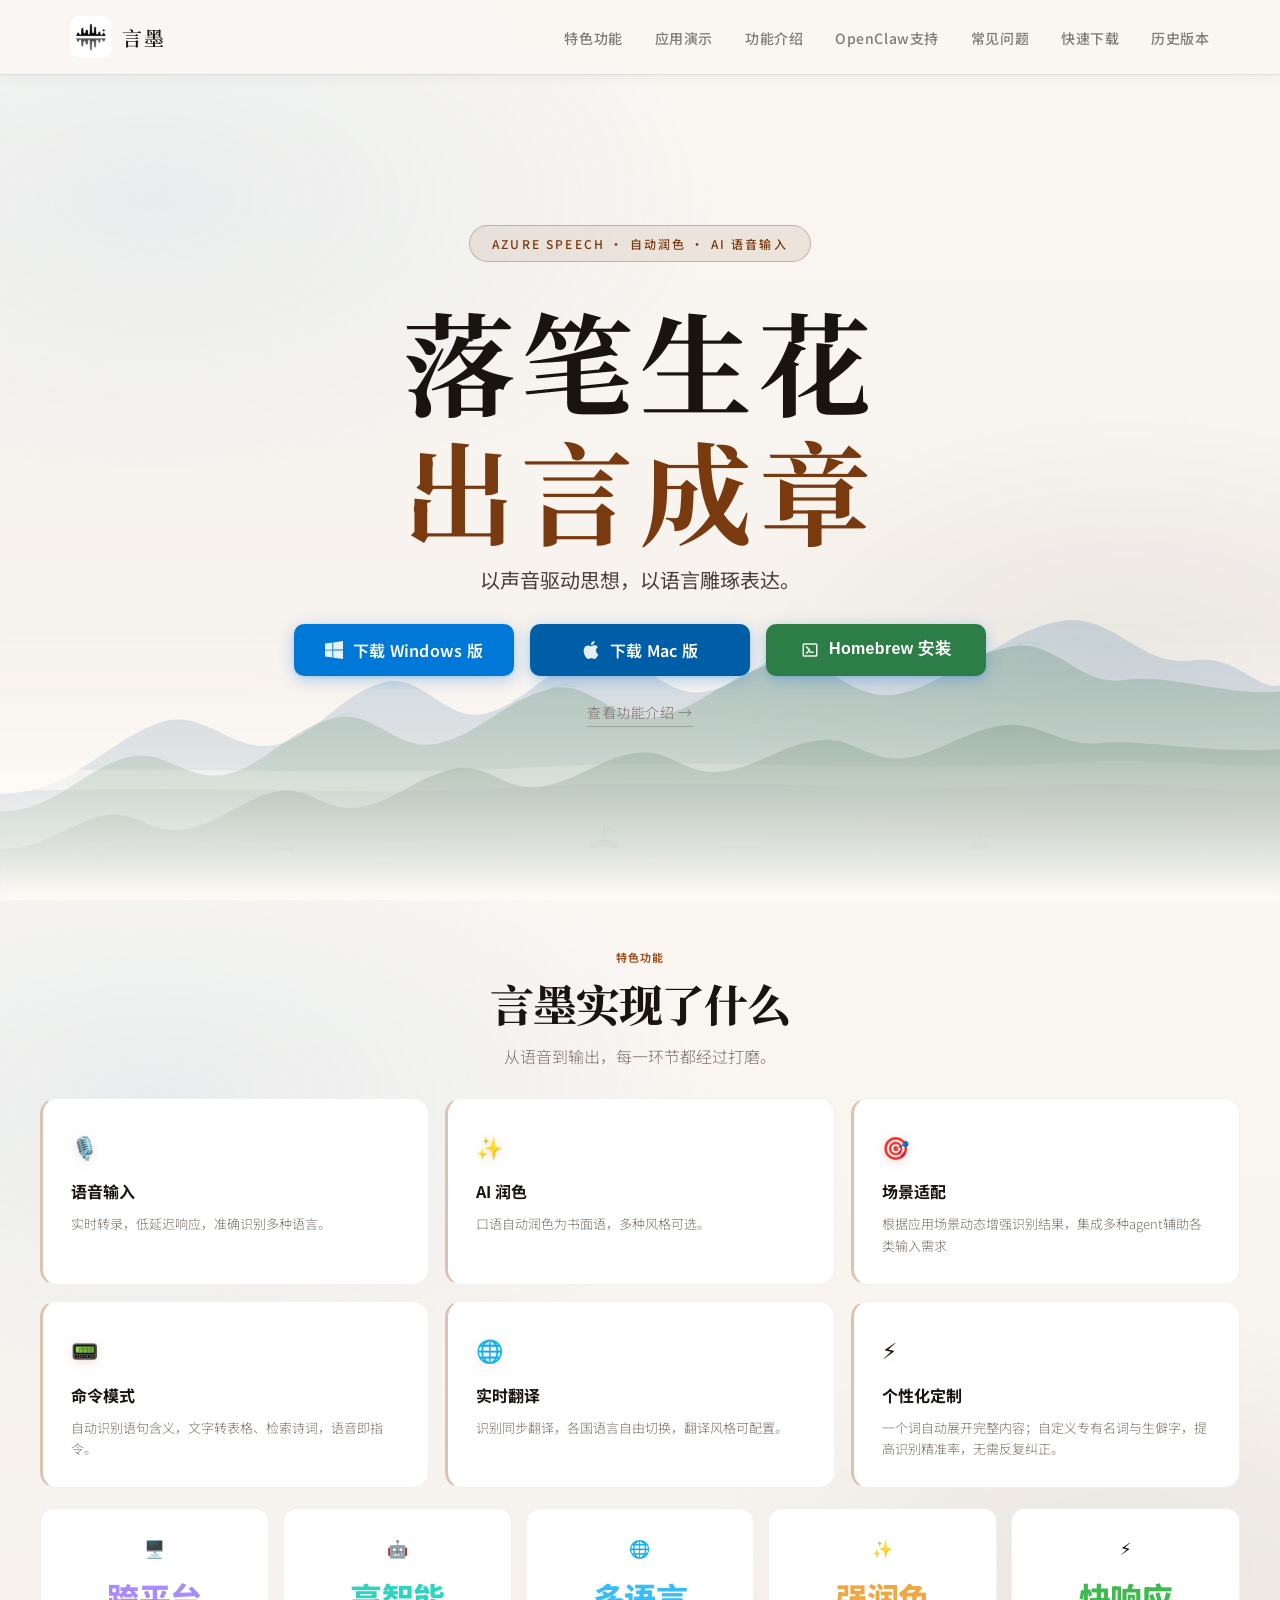
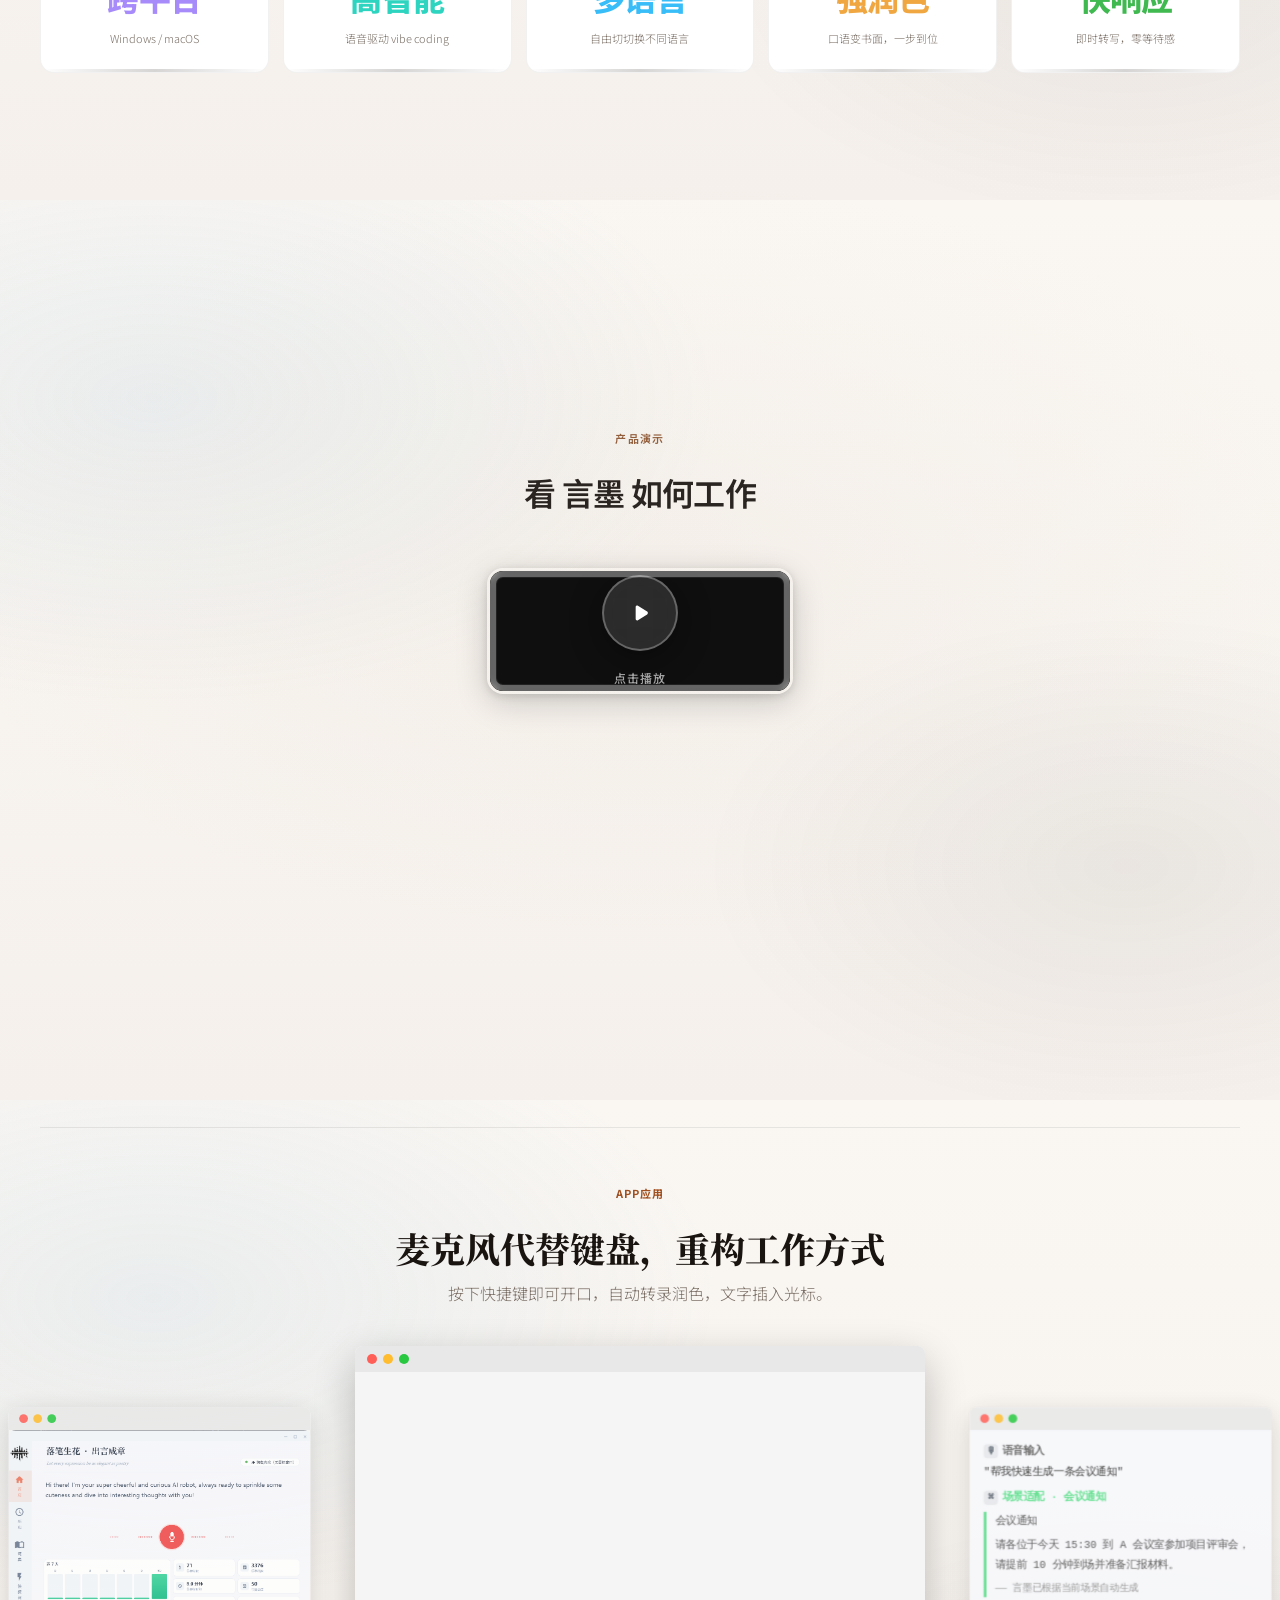
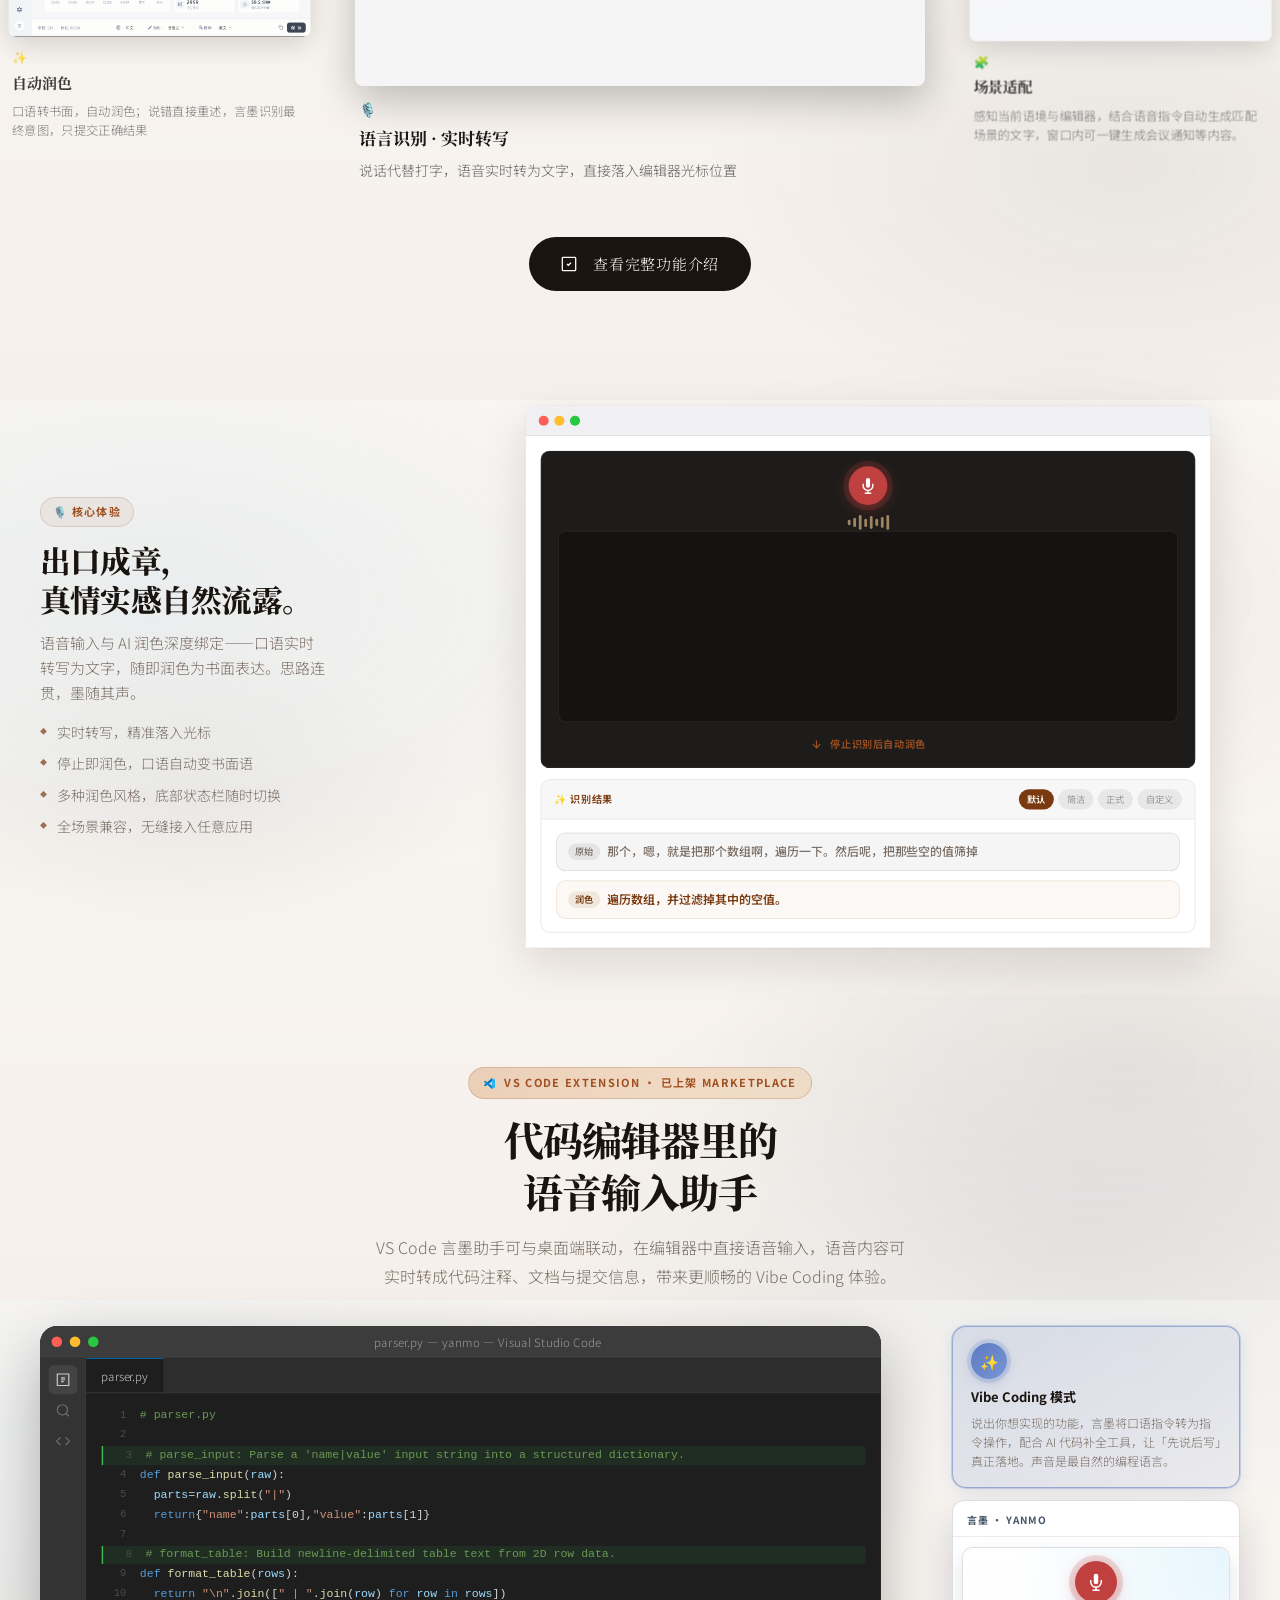
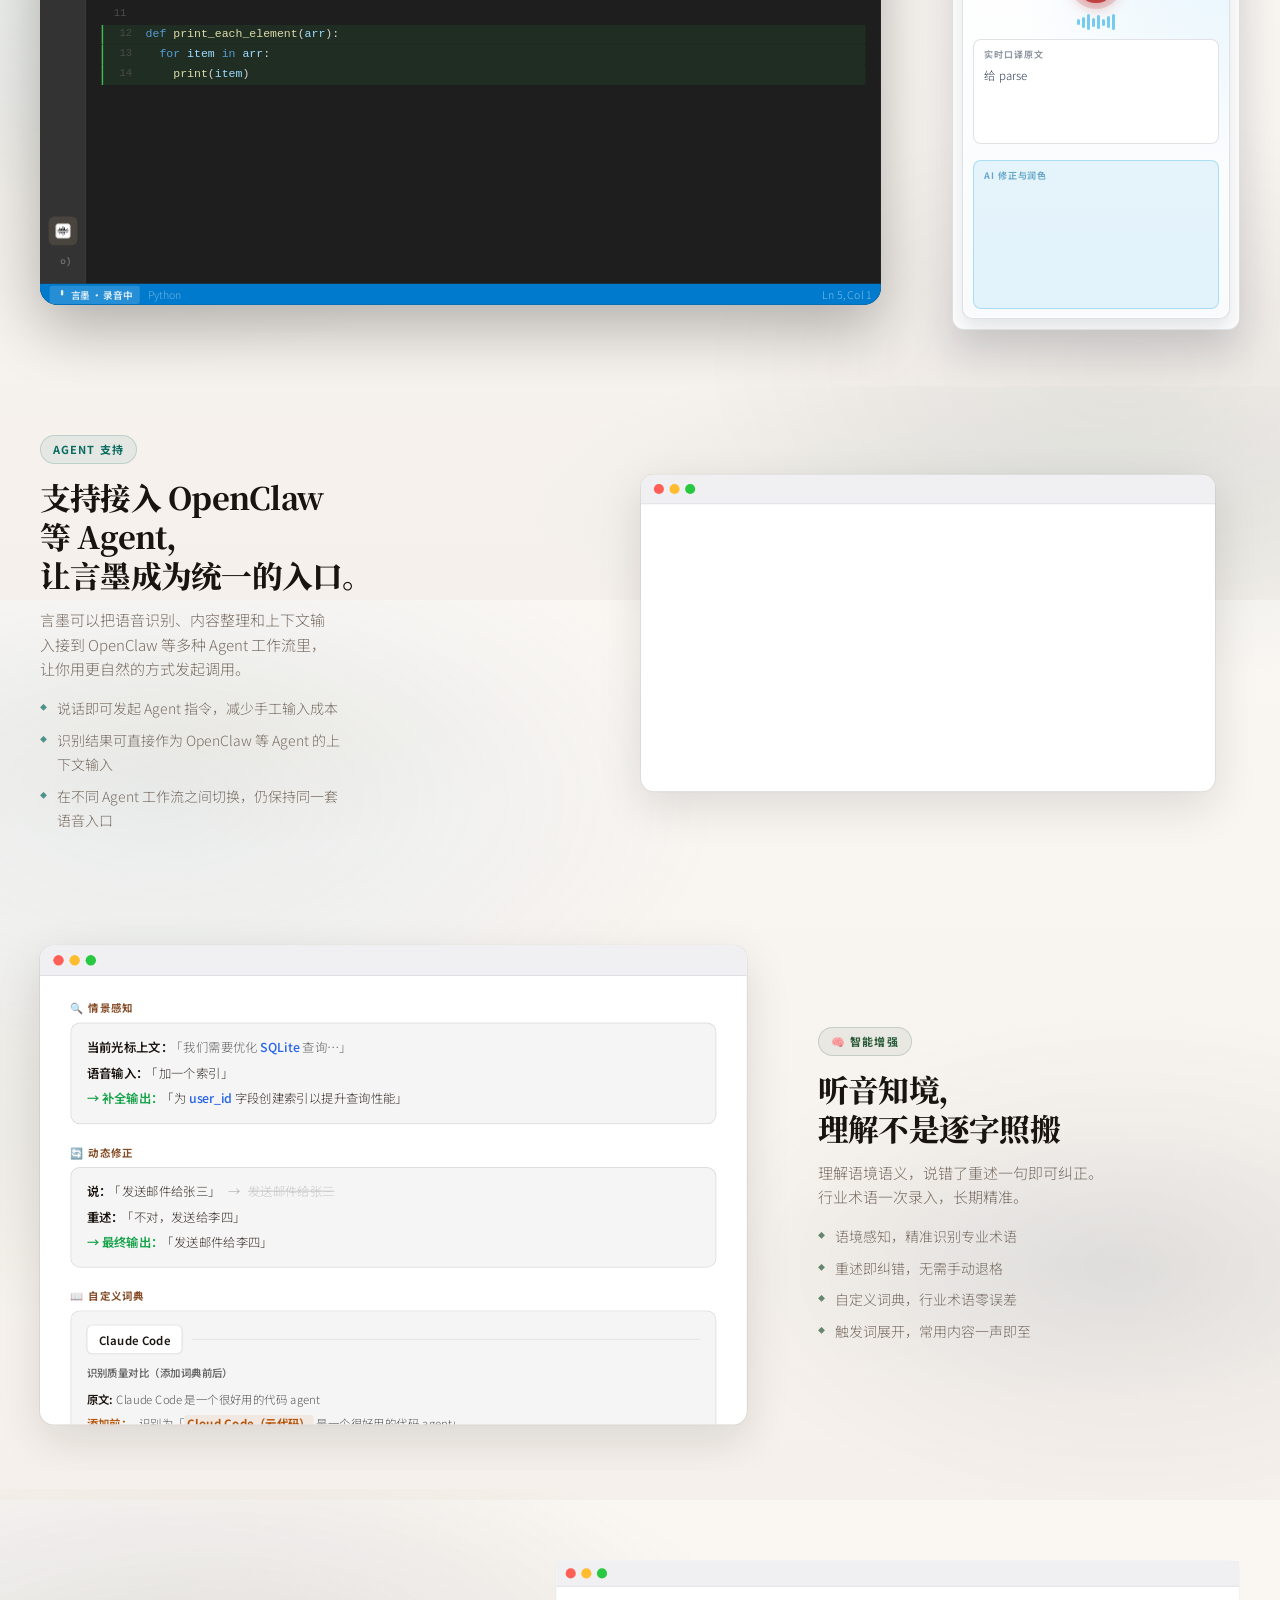
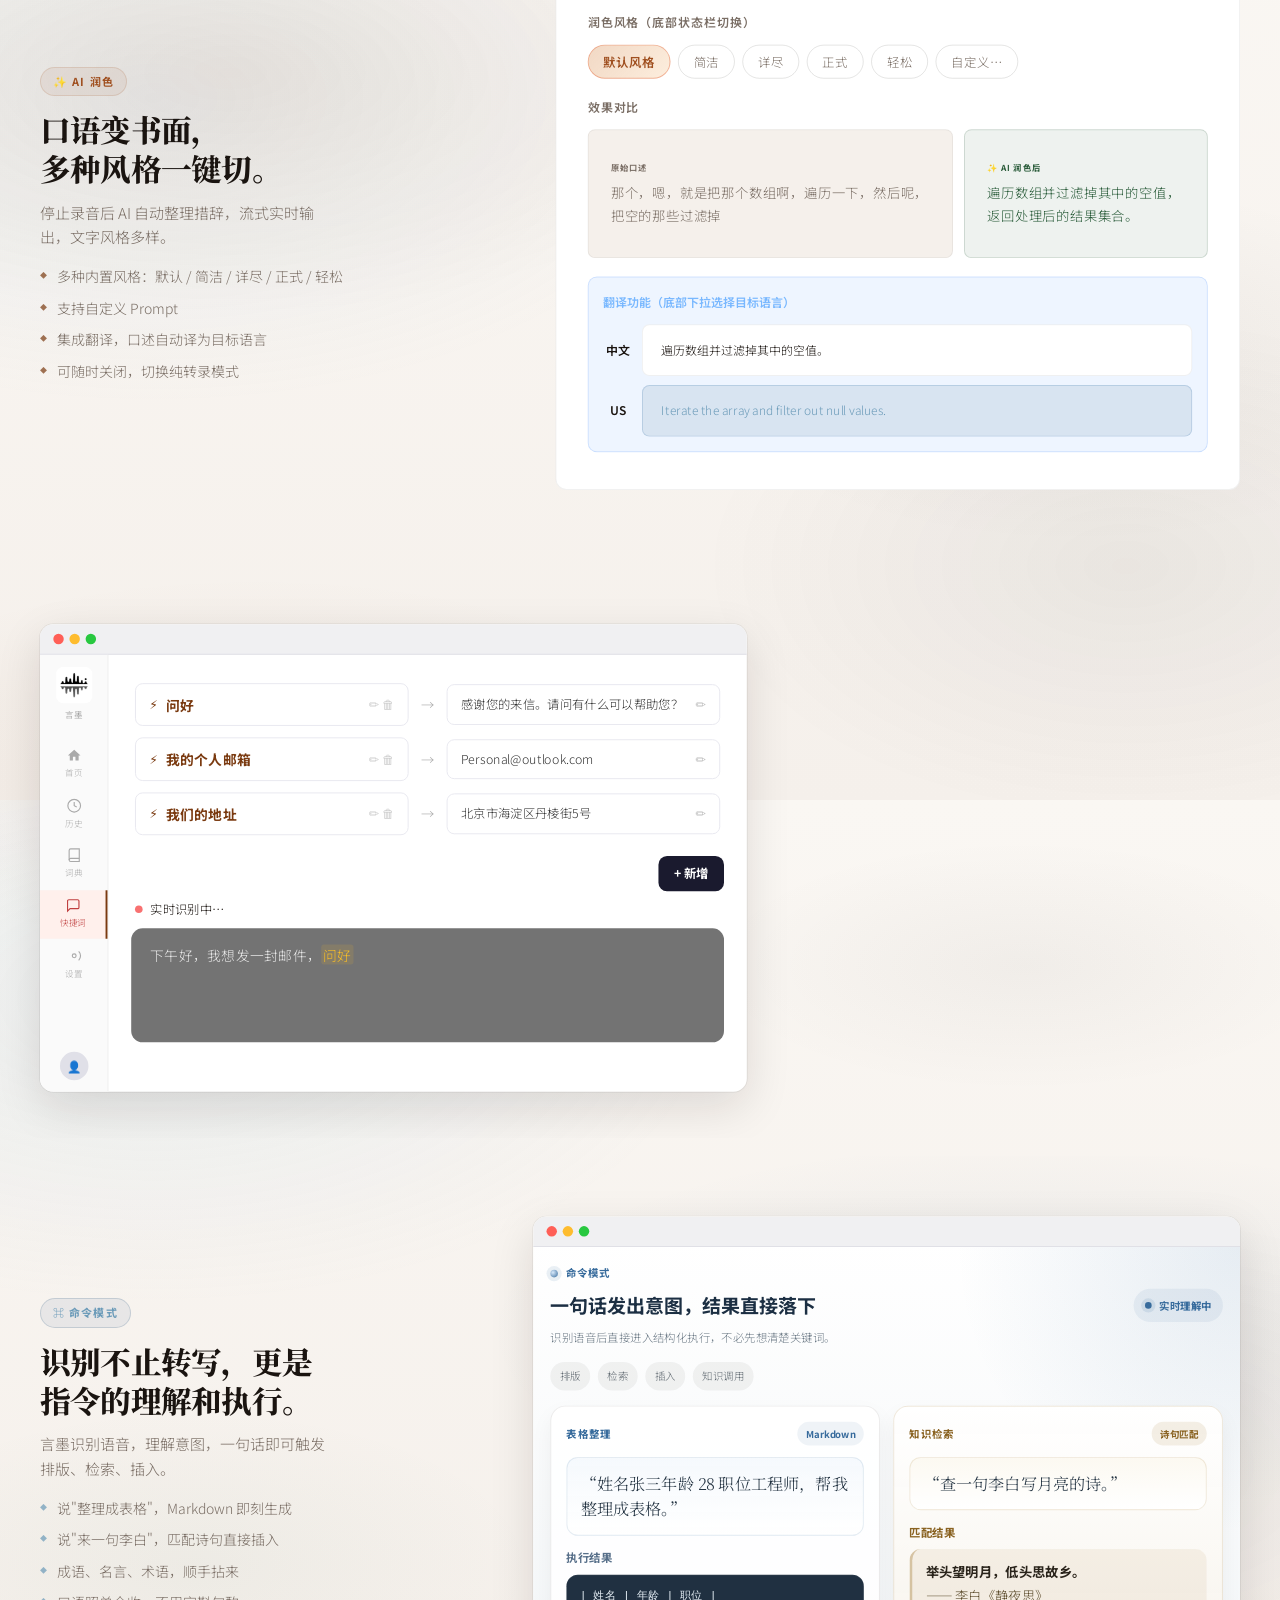
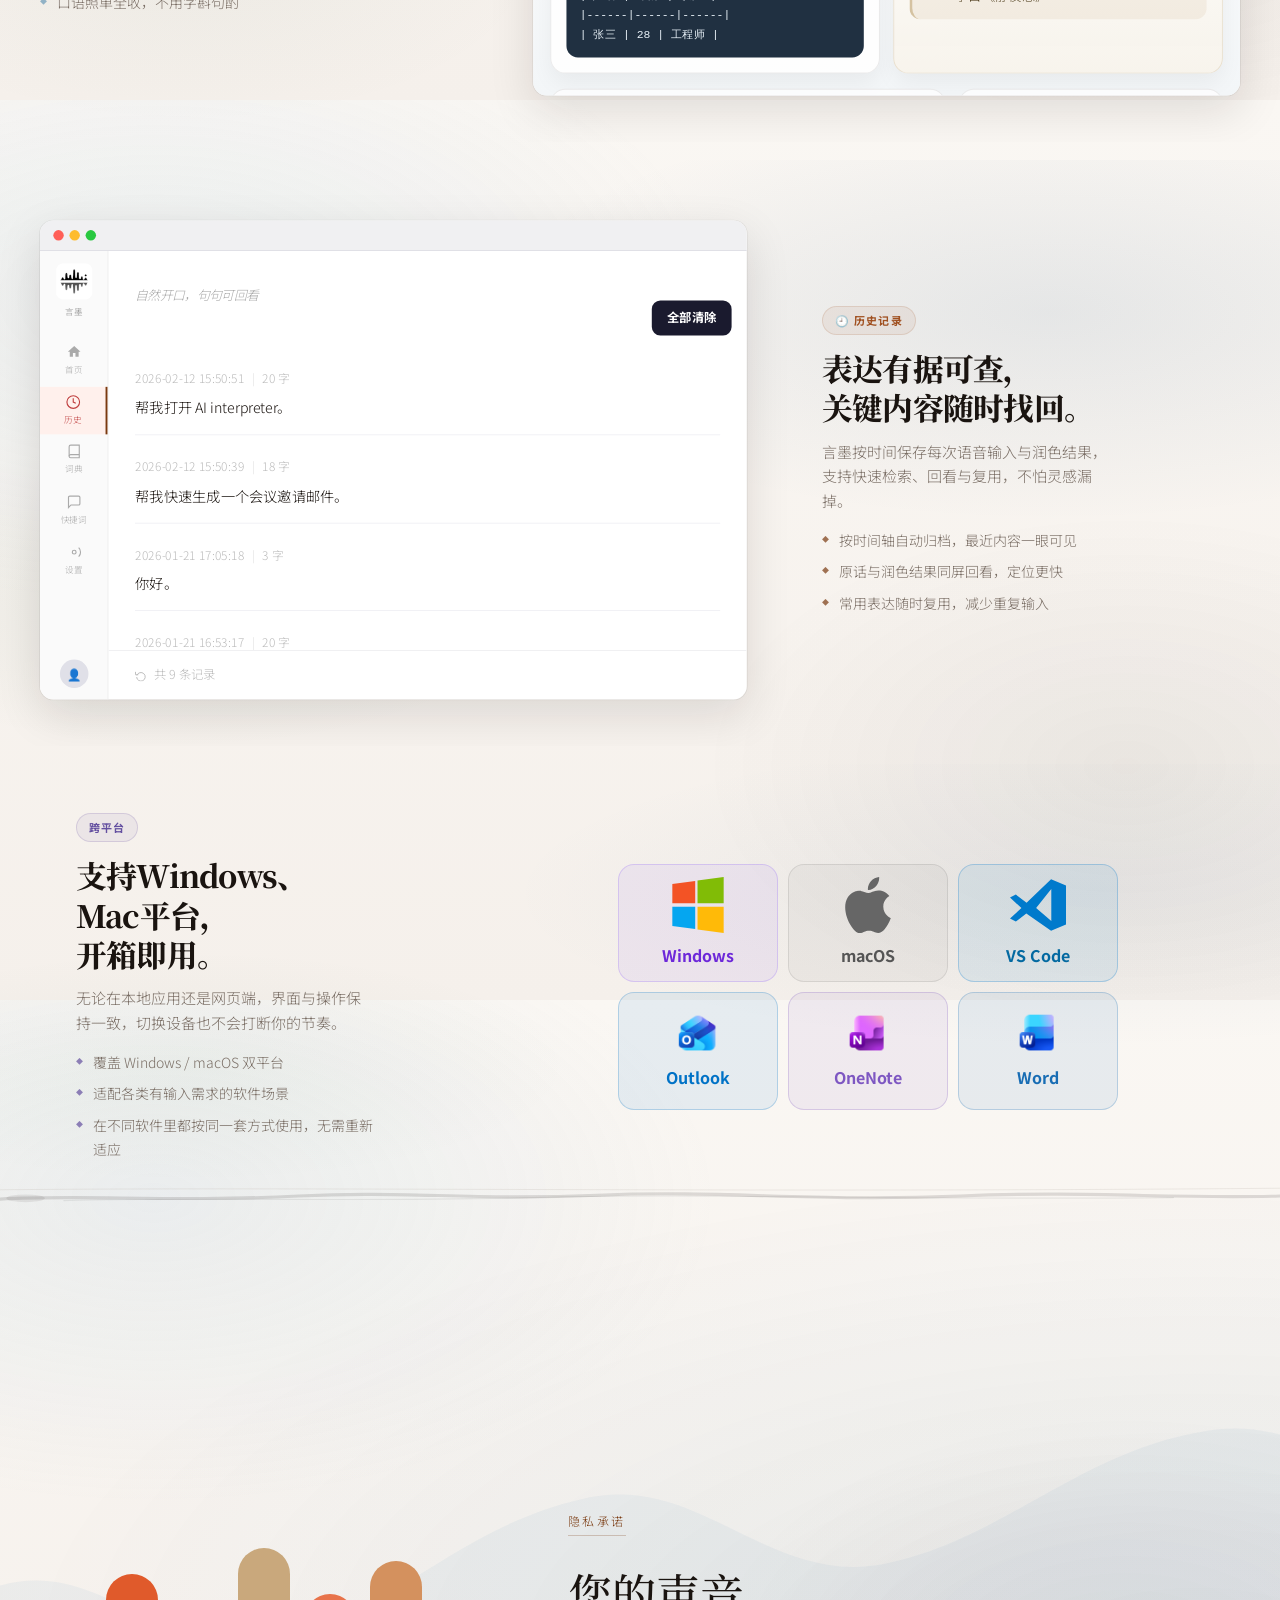
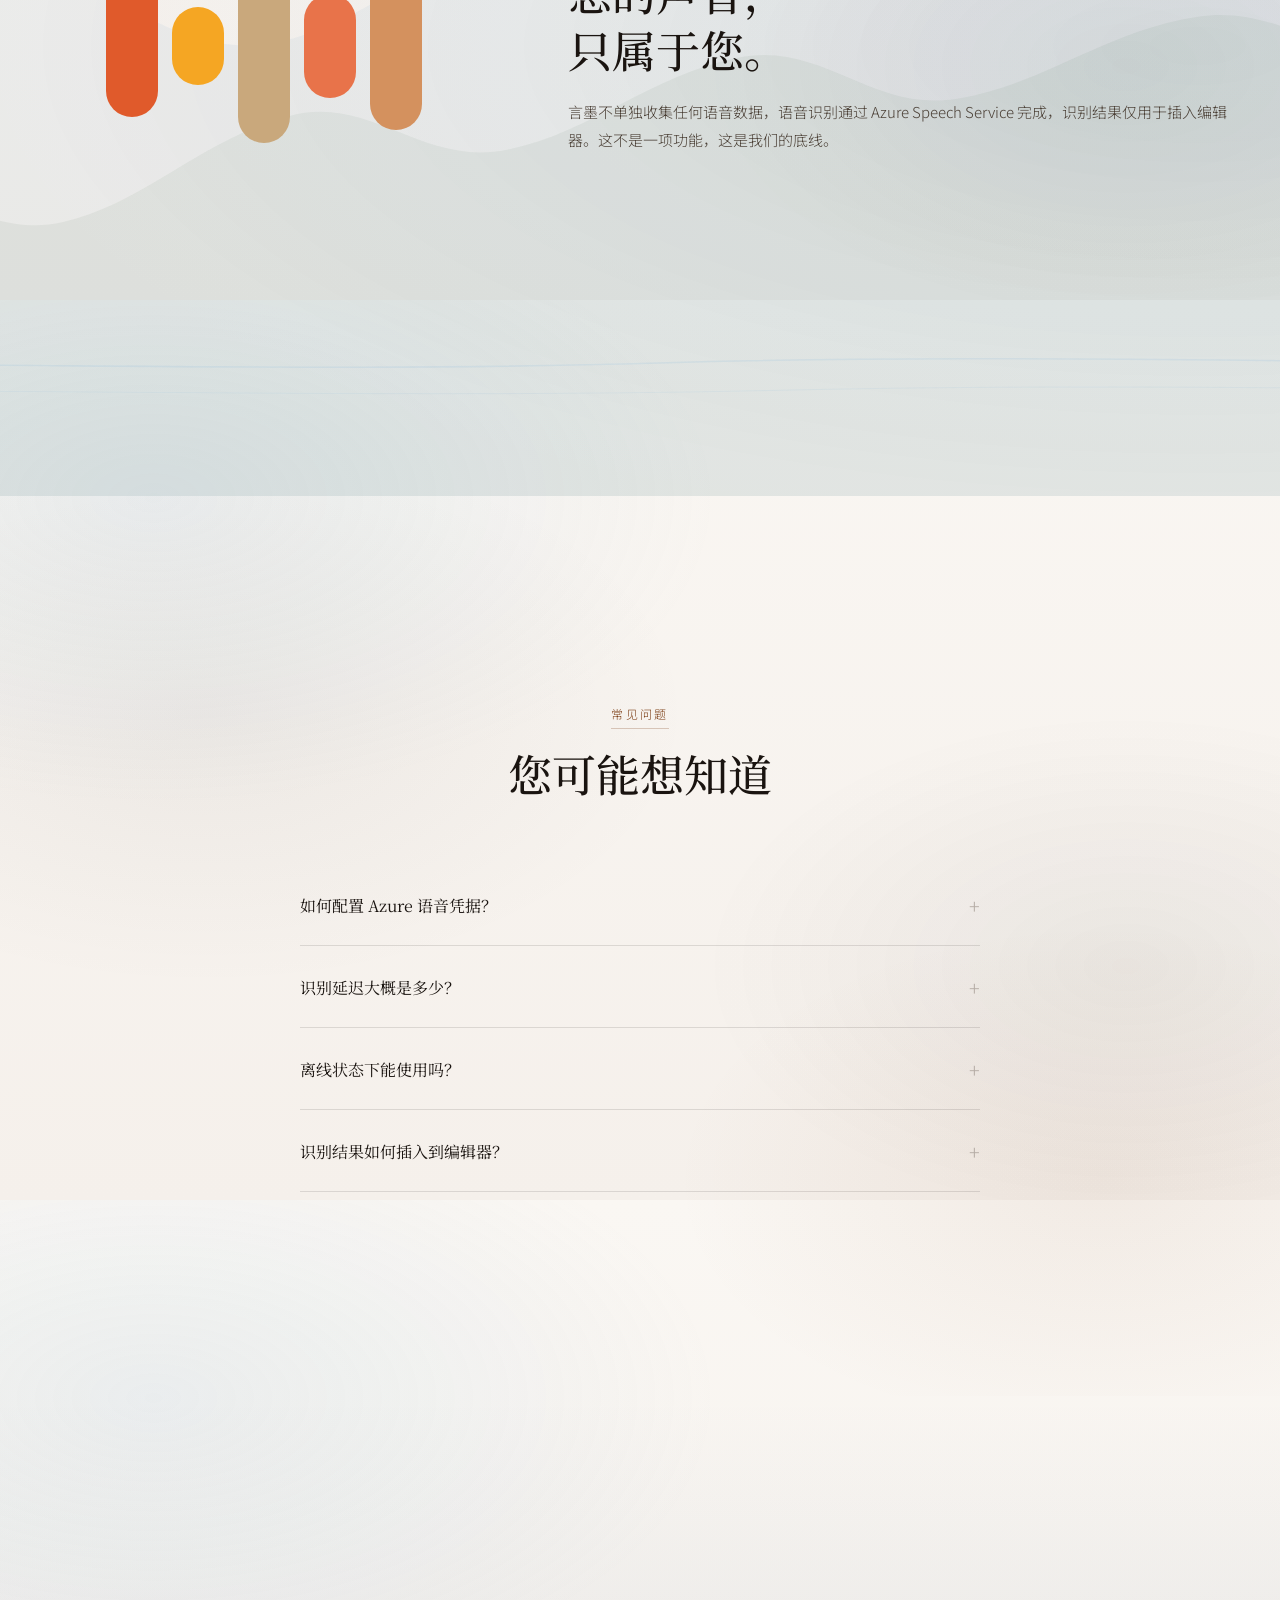
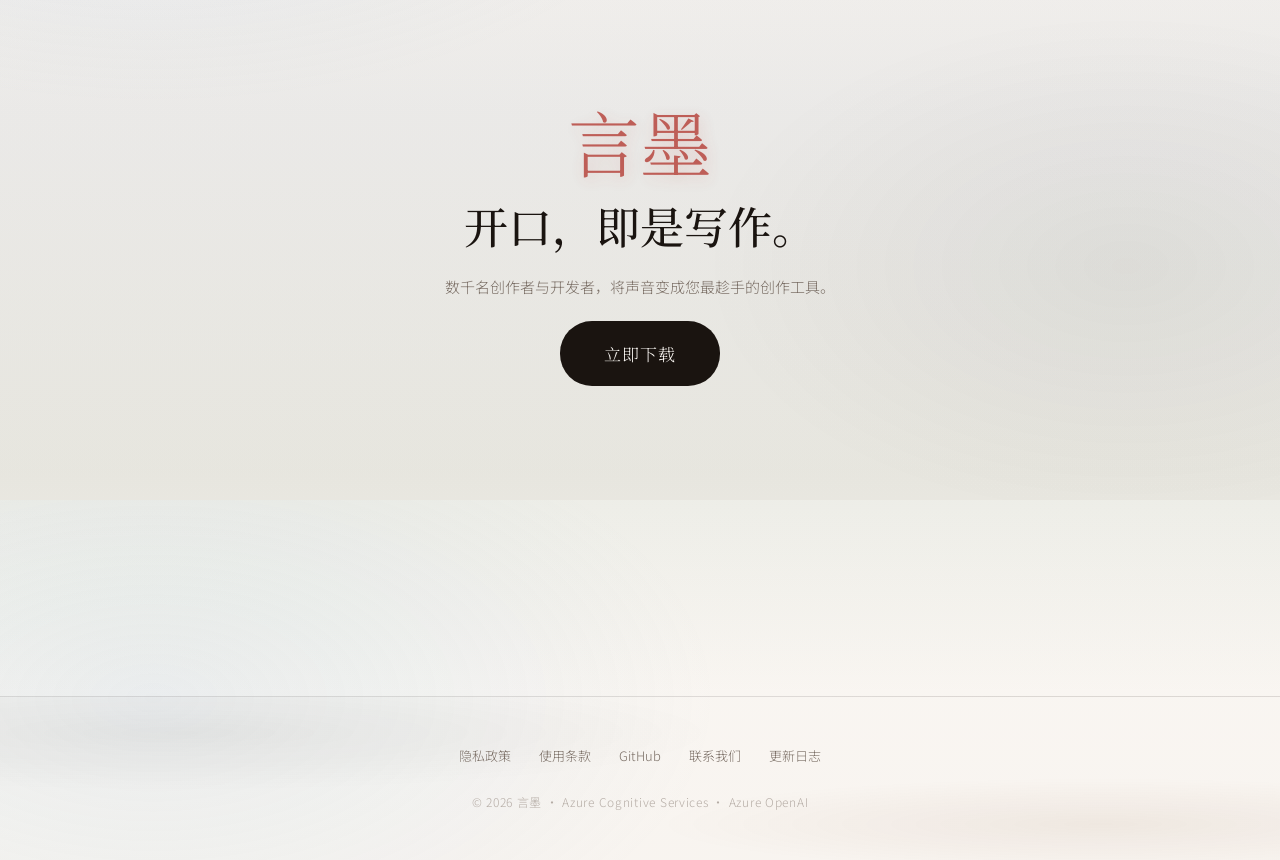
==== commit a9c8c916: "update the link official" ====
--- a/index.html
+++ b/index.html
@@ -3893,11 +3893,11 @@
         </p>
         <div class="hero-download-btns reveal" style="flex-direction:column;align-items:center;">
           <div style="display:flex;gap:16px;justify-content:center;">
-            <a id="btn-download-windows" href="https://github.com/yanmo-ai/yanmo/releases/download/v0.5.4/Yanmo-v0.5.4-win-x64-setup.exe" class="btn-download-platform">
+            <a id="btn-download-windows" href="https://github.com/yanmo-ai/yanmo/releases/download/release-2026-03-26/Yanmo-v0.5.4-win-x64-setup.exe" class="btn-download-platform">
               <svg viewBox="0 0 24 24" width="18" height="18" fill="currentColor" xmlns="http://www.w3.org/2000/svg"><path d="M0 3.449L9.75 2.1v9.451H0m10.949-9.602L24 0v11.4H10.949M0 12.6h9.75v9.451L0 20.699M10.949 12.6H24V24l-12.9-1.801"/></svg>
               下载 Windows 版
             </a>
-            <a id="btn-download-mac" href="https://github.com/yanmo-ai/yanmo/releases/download/v0.5.4/Yanmo_v0.5.4.dmg" class="btn-download-platform" style="background:#005ea6;">
+            <a id="btn-download-mac" href="https://github.com/yanmo-ai/yanmo/releases/download/release-2026-03-26/Yanmo_v0.5.5.dmg" class="btn-download-platform" style="background:#005ea6;">
               <svg viewBox="0 0 24 24" width="18" height="18" fill="currentColor" xmlns="http://www.w3.org/2000/svg"><path d="M12.152 6.896c-.948 0-2.415-1.078-3.96-1.04-2.04.027-3.91 1.183-4.961 3.014-2.117 3.675-.546 9.103 1.519 12.09 1.013 1.454 2.208 3.09 3.792 3.039 1.52-.065 2.09-.987 3.935-.987 1.831 0 2.35.987 3.96.948 1.637-.026 2.676-1.48 3.676-2.948 1.156-1.688 1.636-3.325 1.662-3.415-.039-.013-3.182-1.221-3.22-4.857-.026-3.04 2.48-4.494 2.597-4.559-1.429-2.09-3.623-2.324-4.39-2.376-2-.156-3.675 1.09-4.61 1.09zM15.53 3.83c.843-1.012 1.4-2.427 1.245-3.83-1.207.052-2.662.805-3.532 1.818-.78.896-1.454 2.338-1.273 3.714 1.338.104 2.715-.688 3.559-1.701"/></svg>
               下载 Mac 版
             </a>
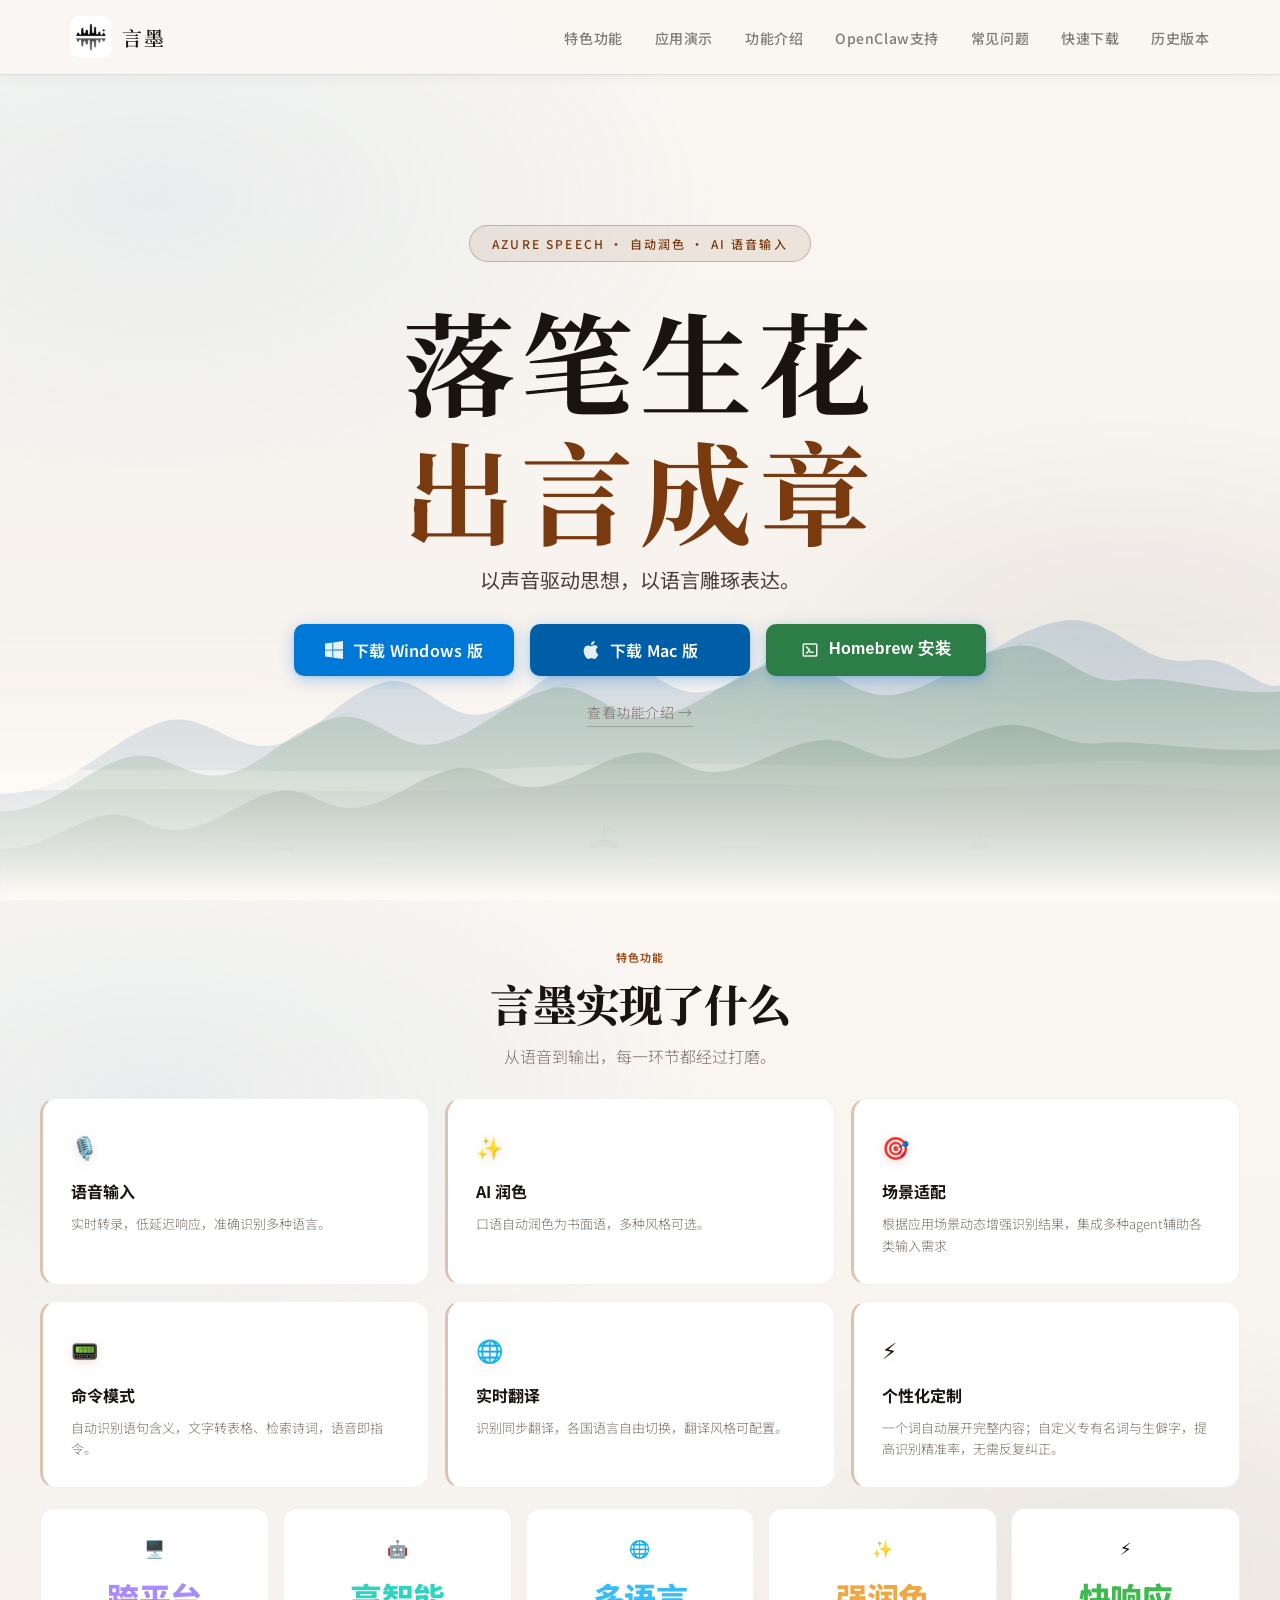
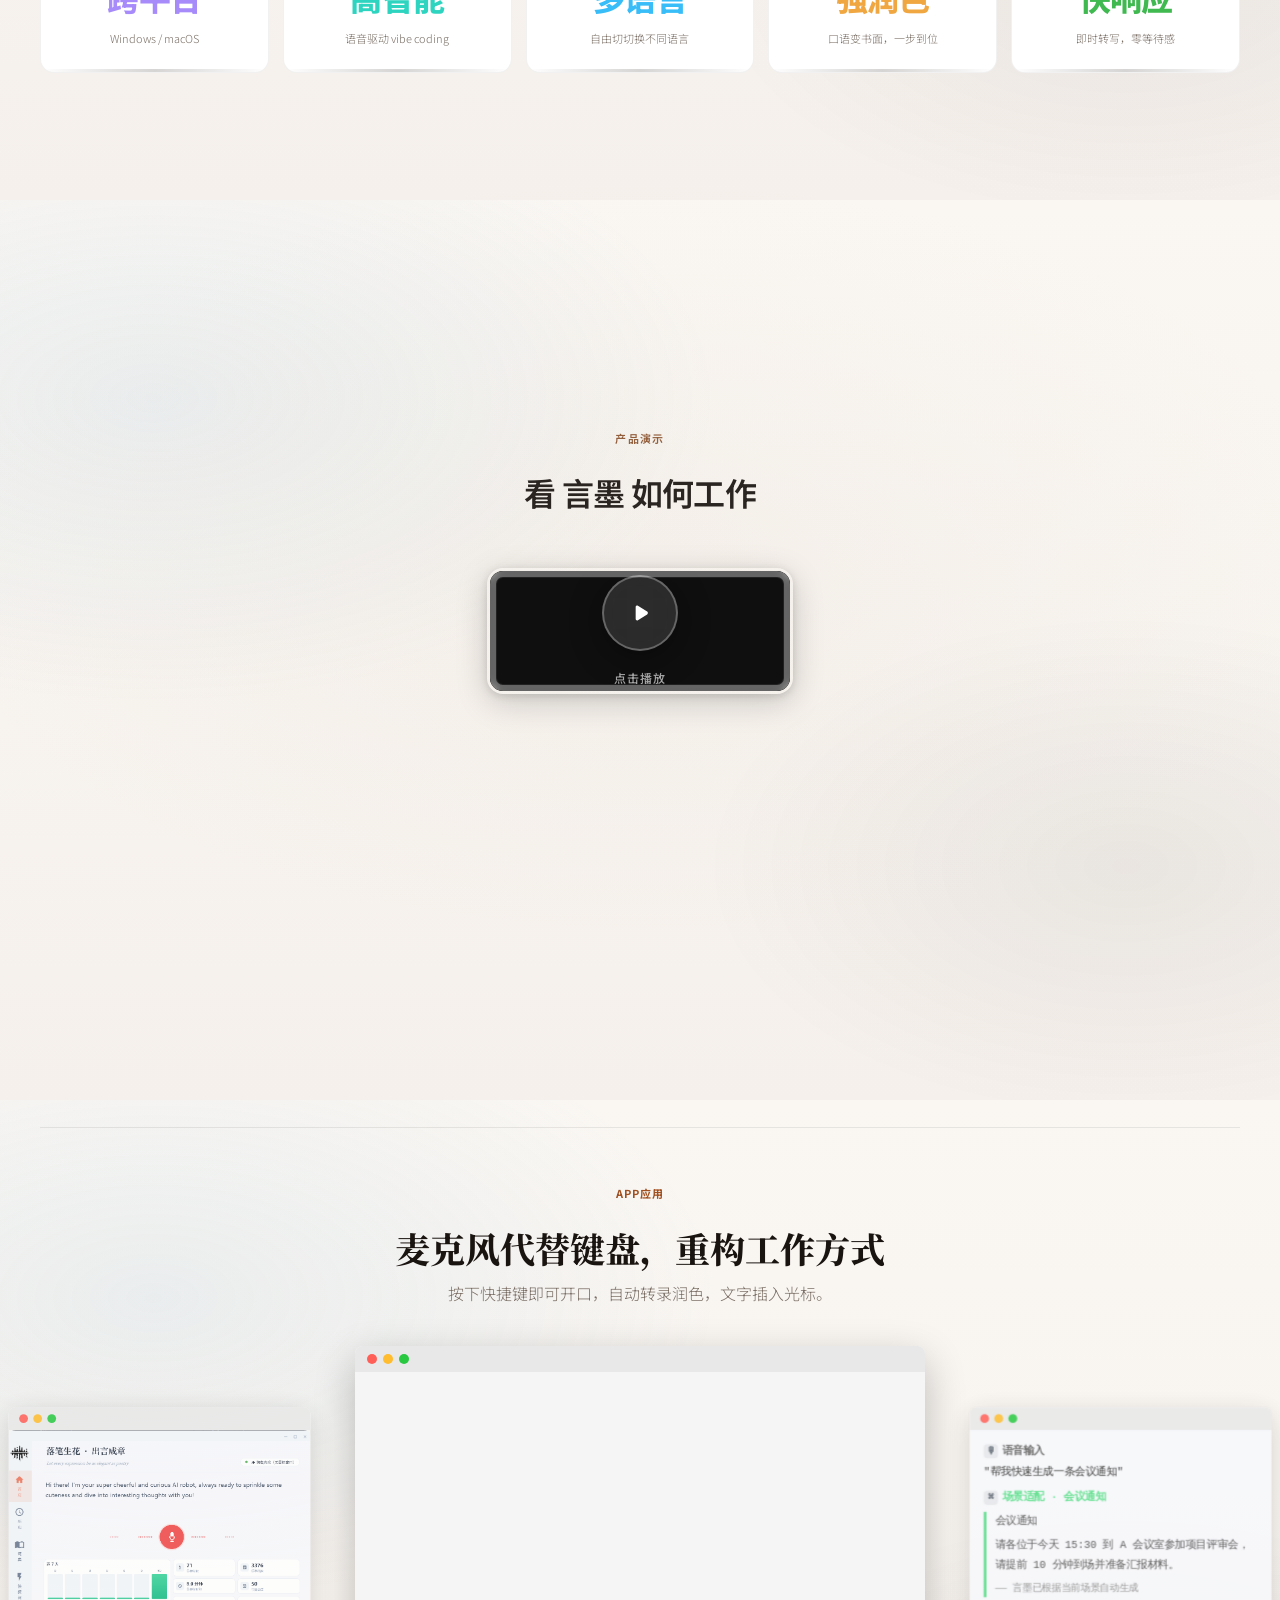
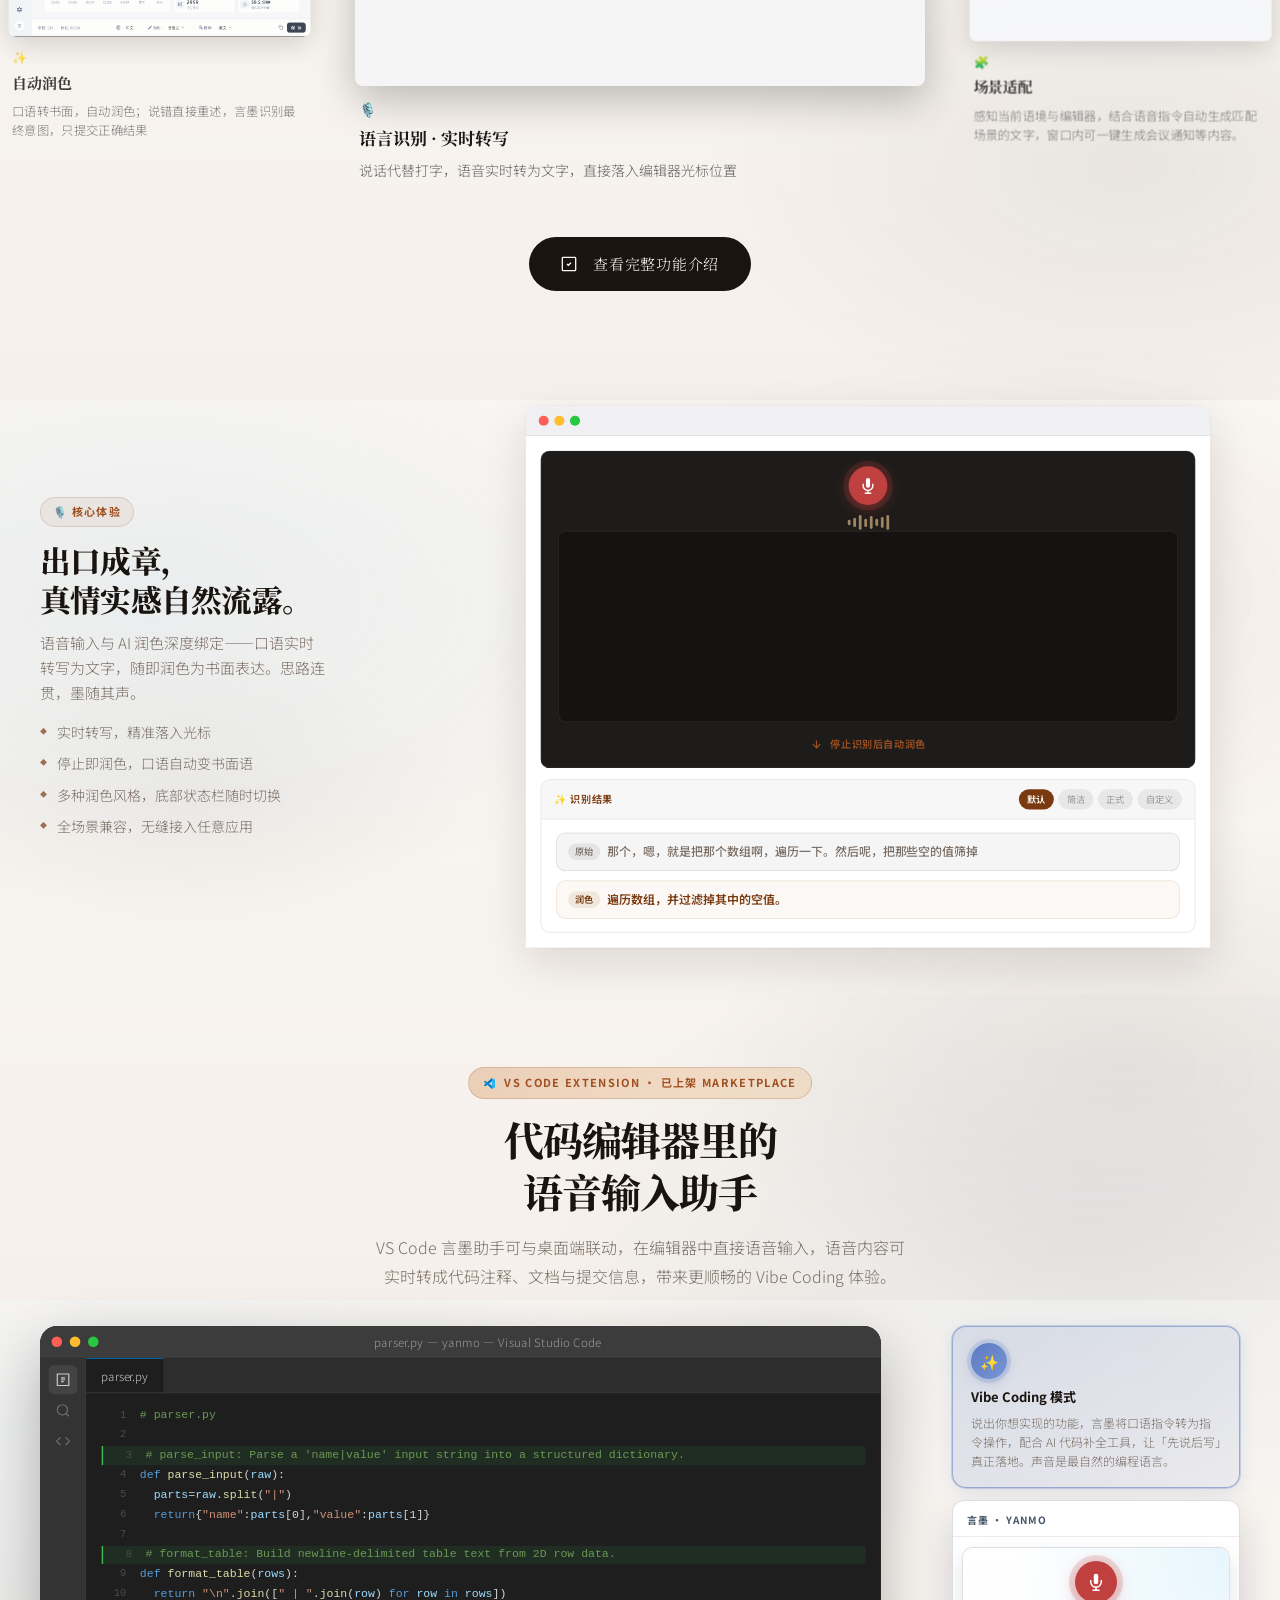
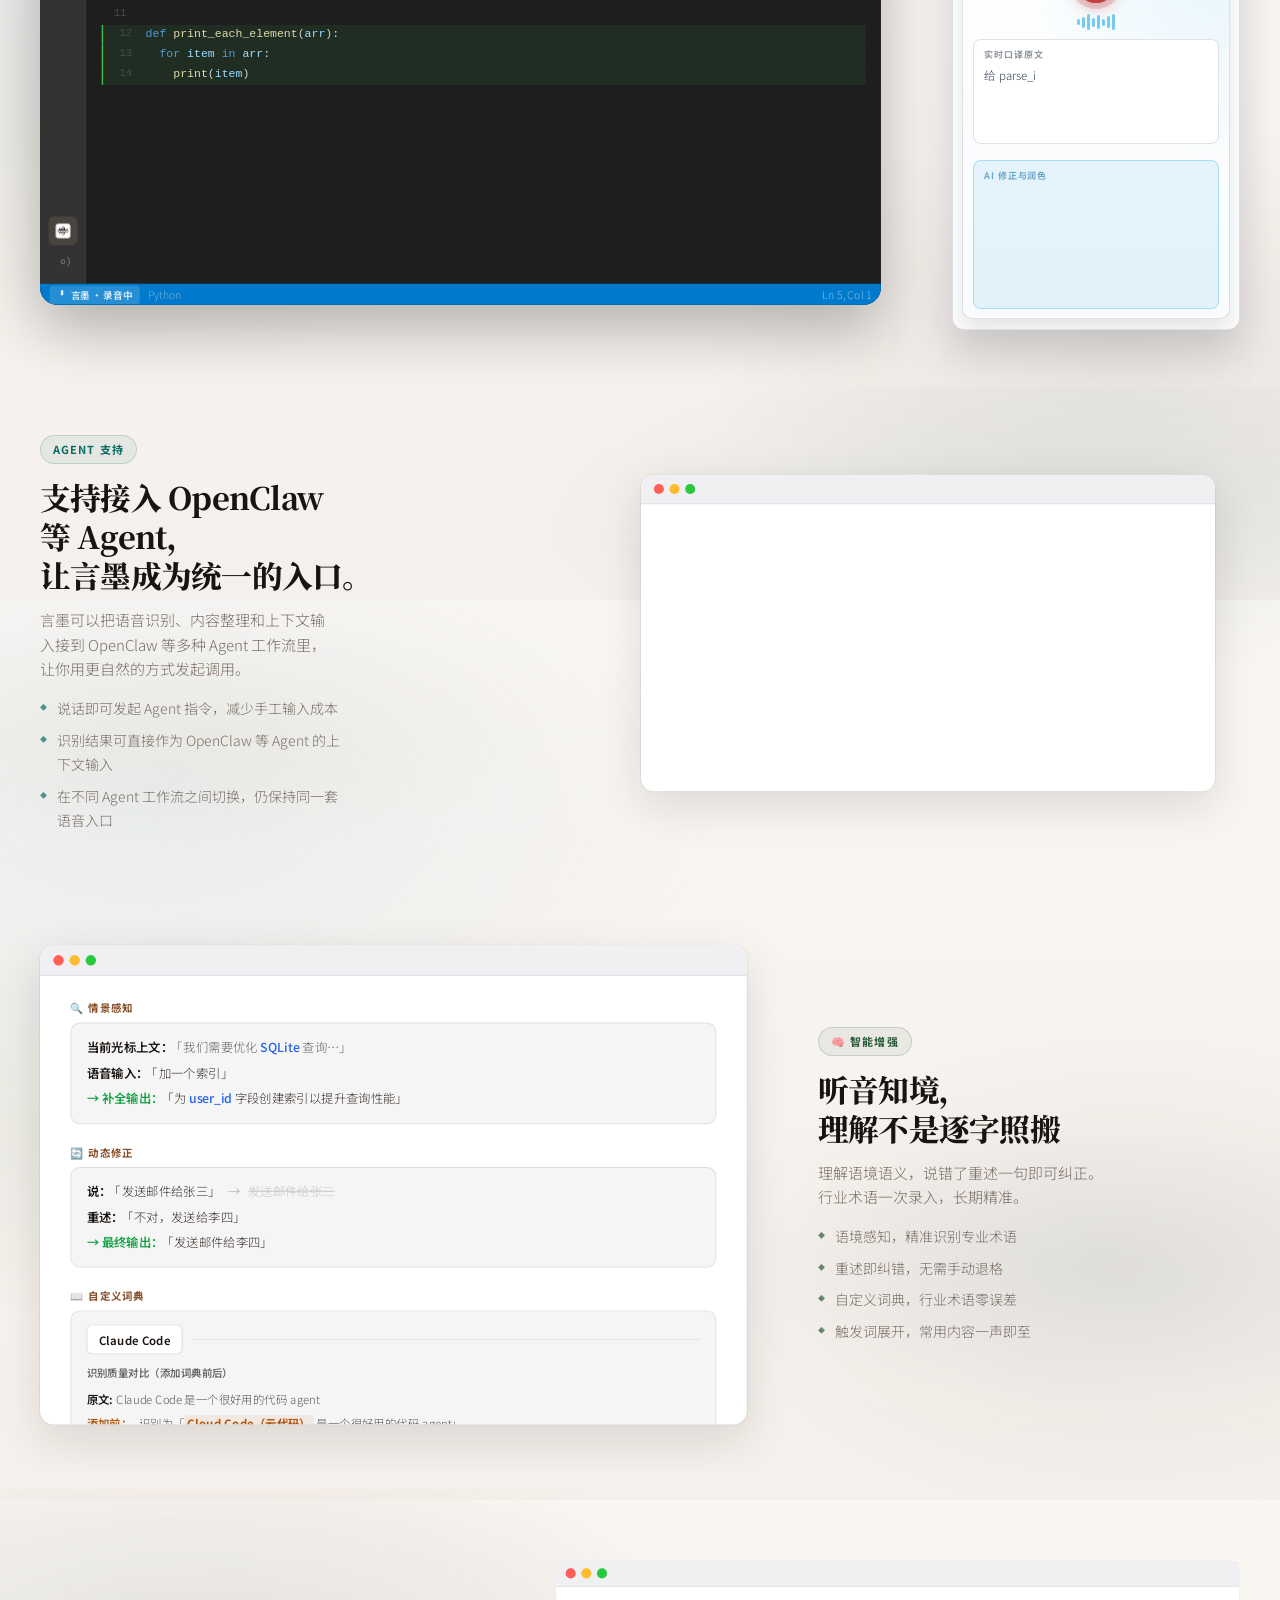
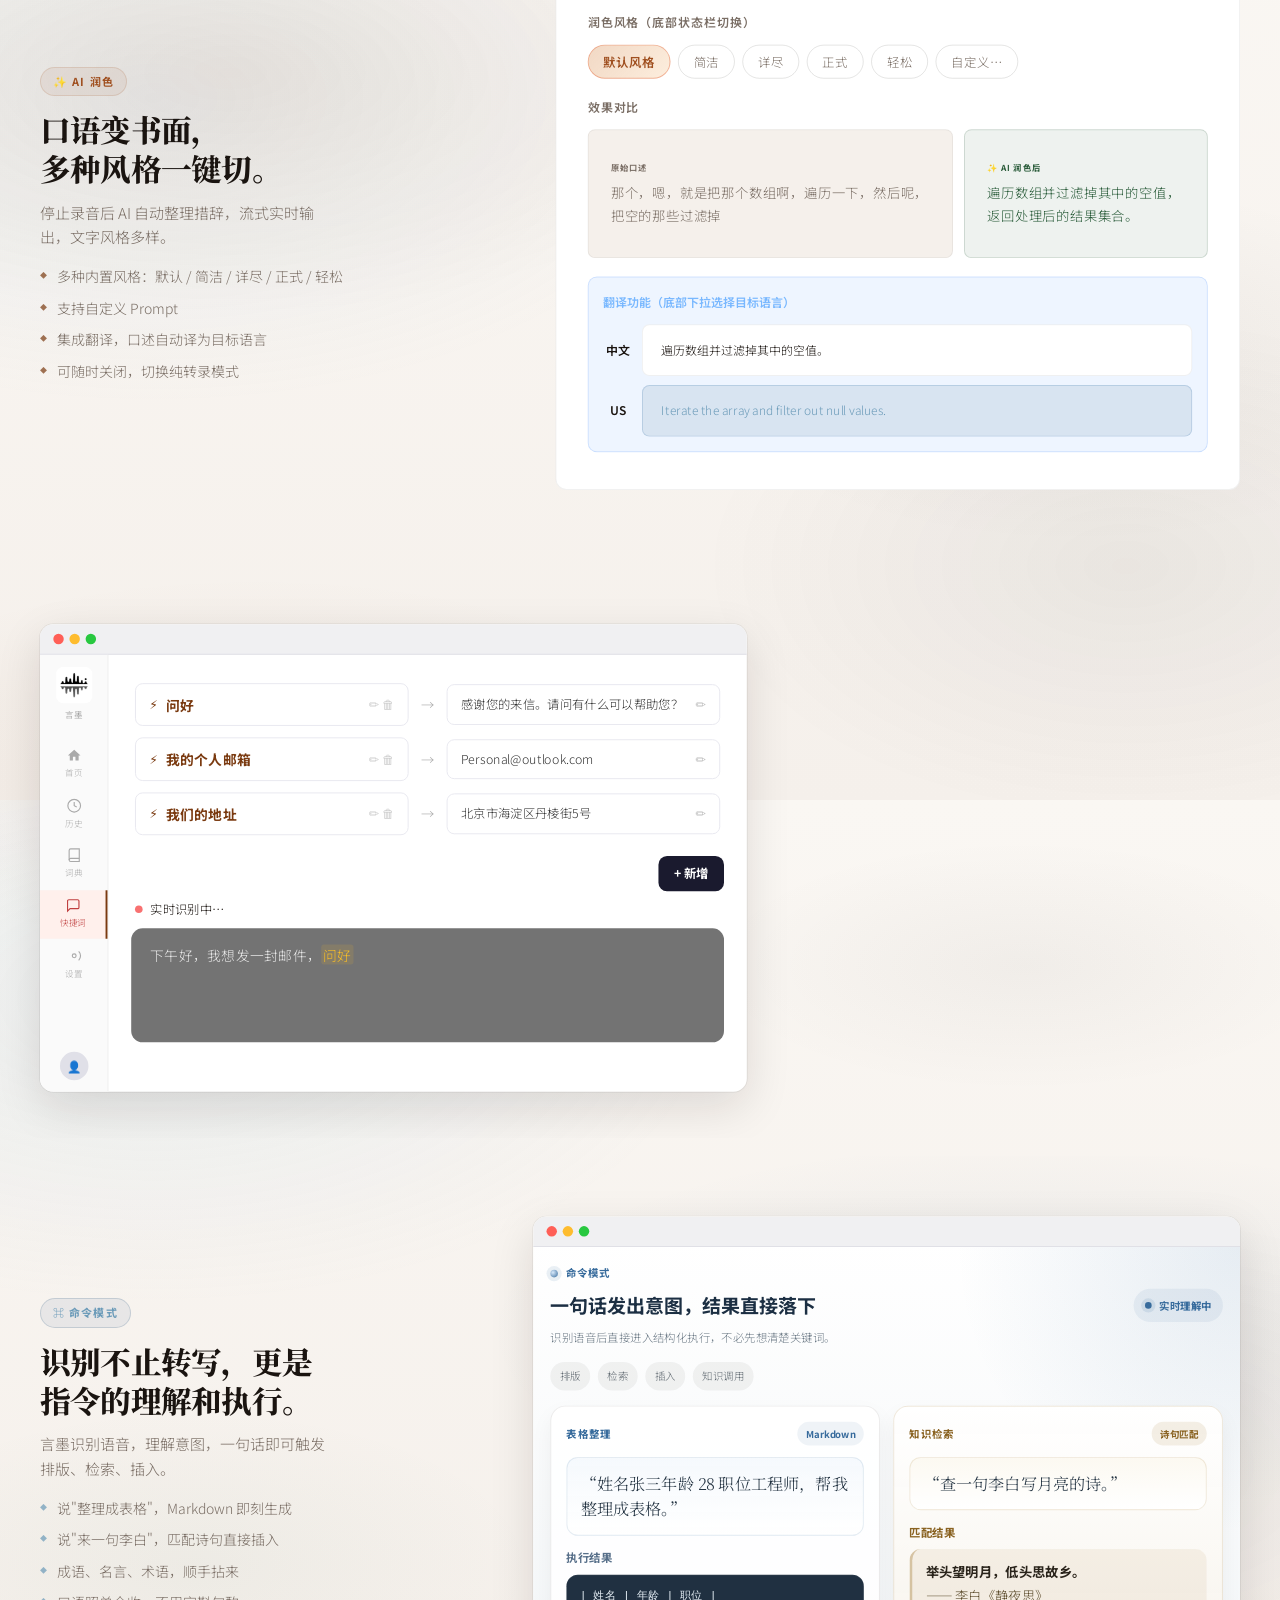
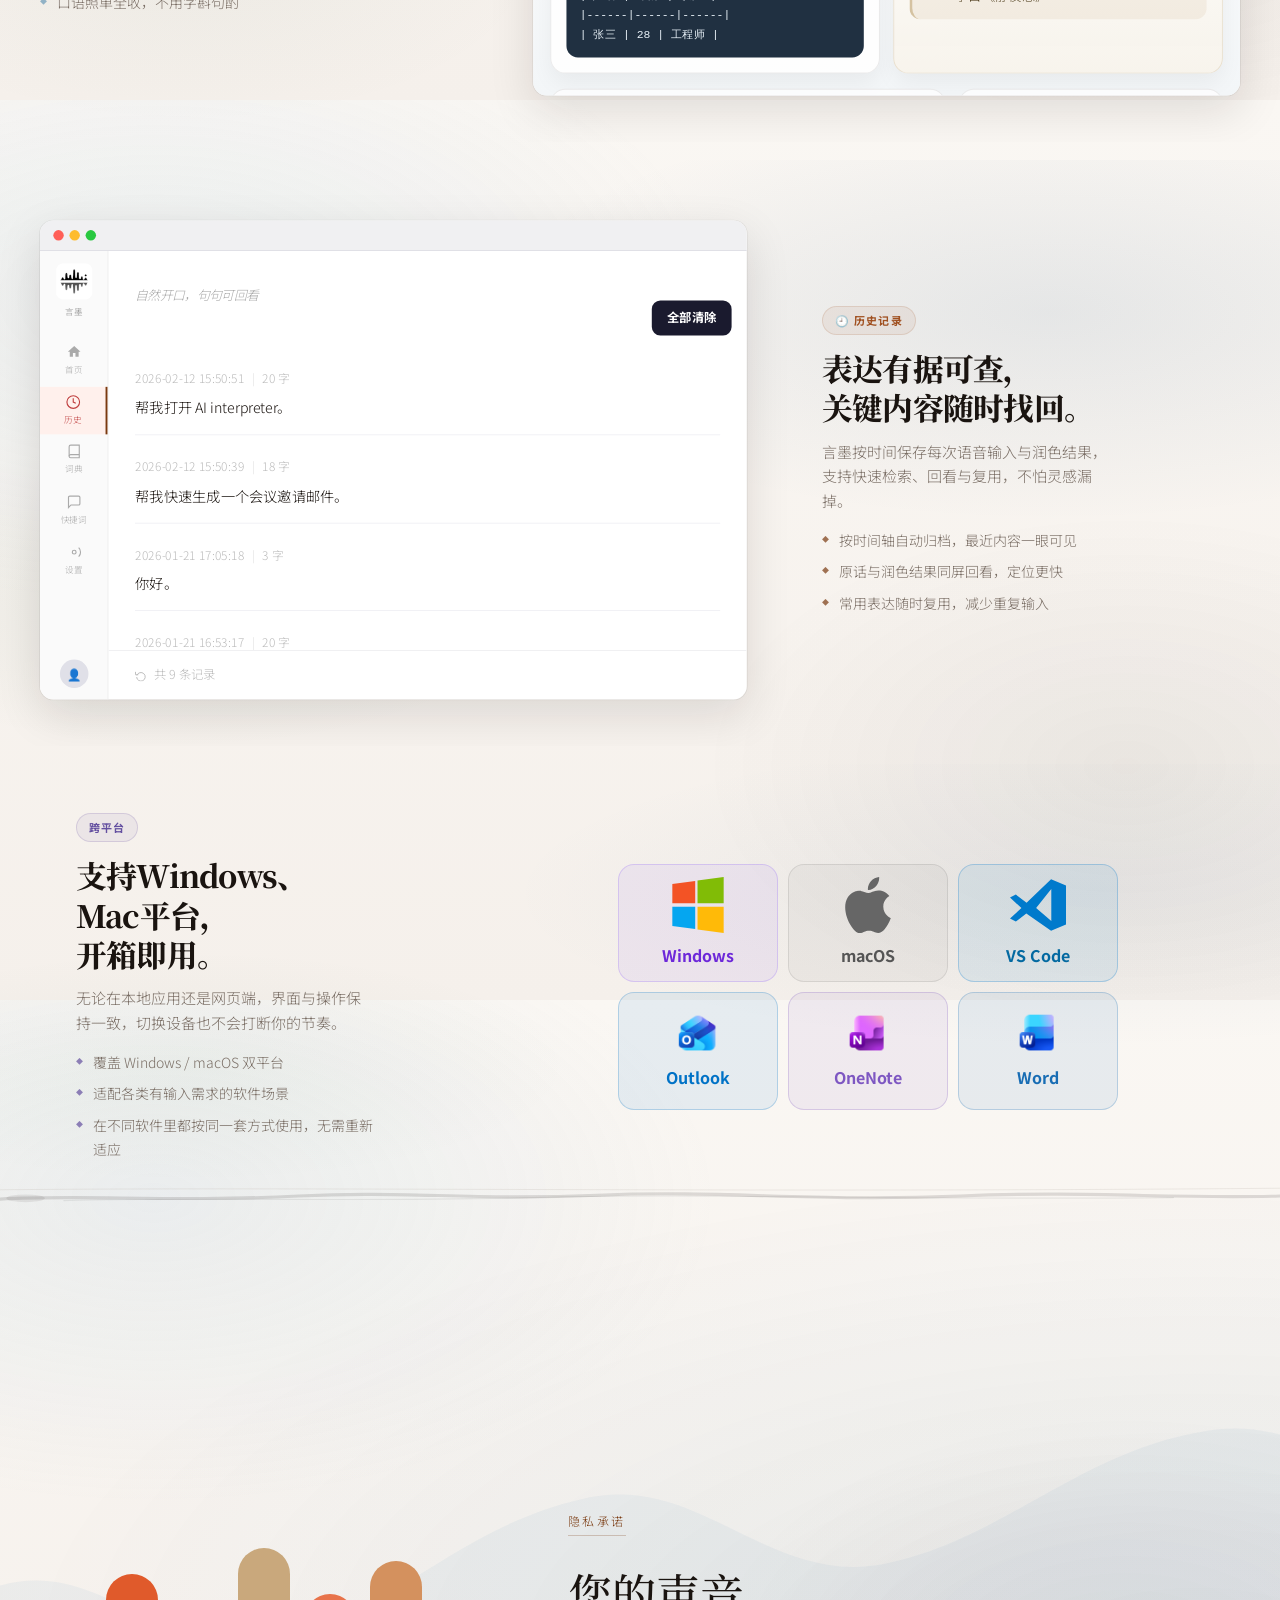
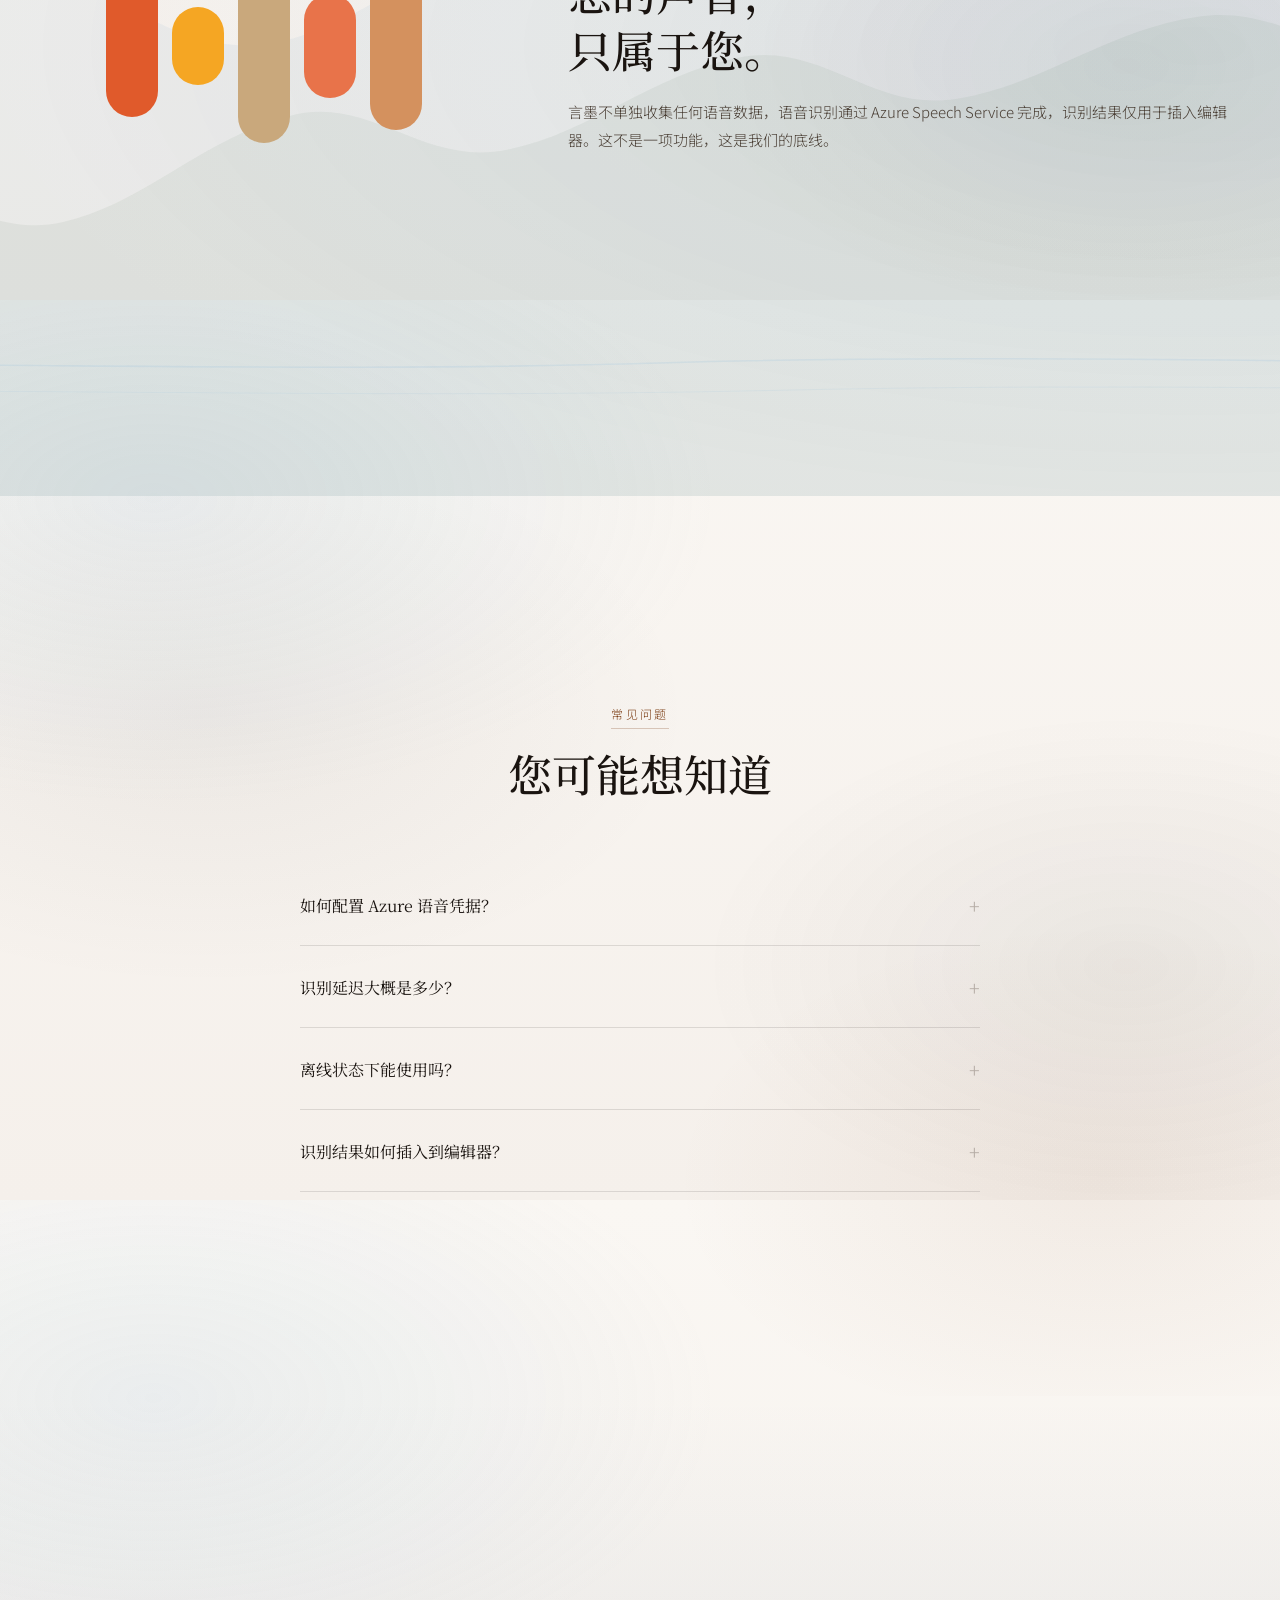
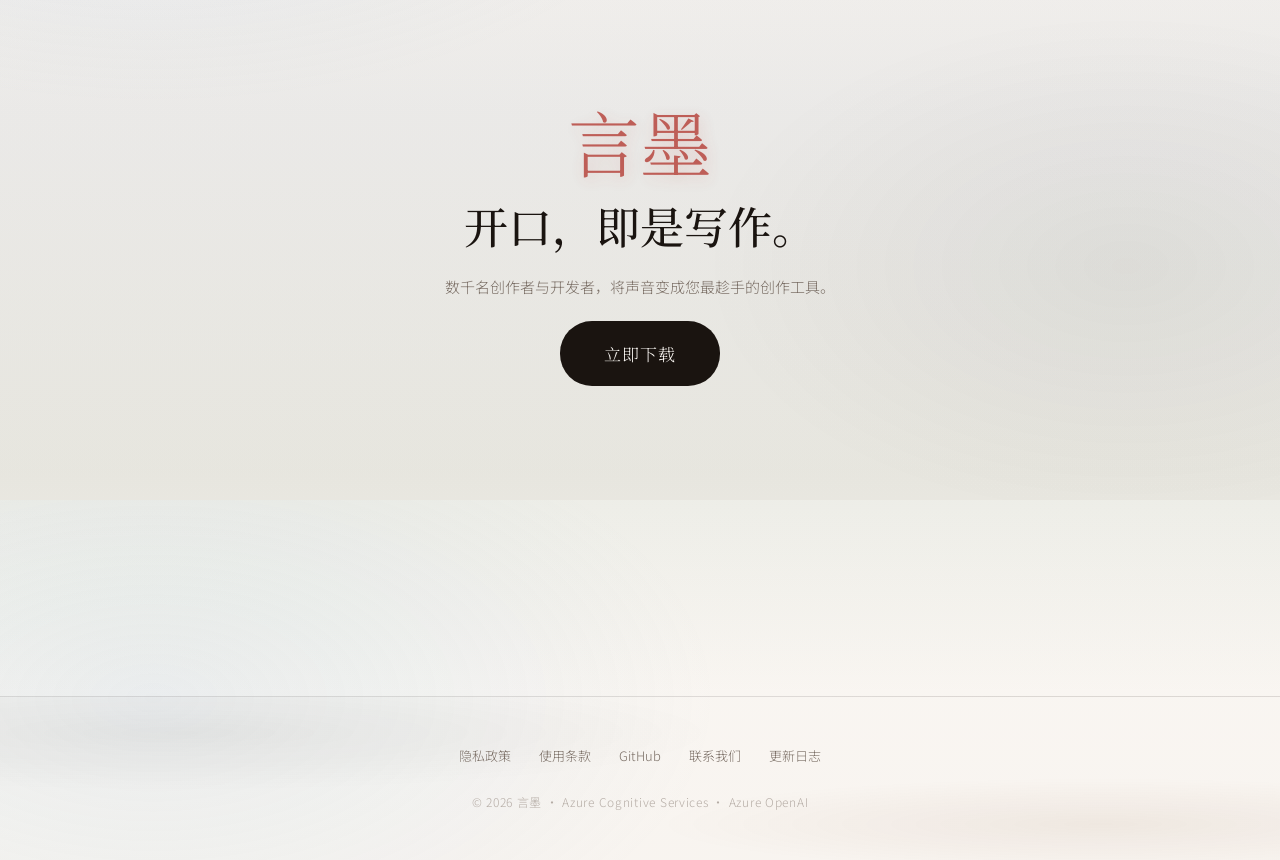
==== commit 6af5cd46: "add sparkle.xml" ====
--- a/index.html
+++ b/index.html
@@ -4,6 +4,16 @@
     <meta charset="UTF-8" />
     <meta name="viewport" content="width=device-width, initial-scale=1.0" />
     <title>言墨 · 智能语音输入</title>
+    <script>
+(function () {
+  var isYanmoAi = location.hostname.endsWith("Yanmo.ai");
+  if (isYanmoAi) {
+    var base = document.createElement("base");
+    base.href = "/";
+    document.head.appendChild(base);
+  }
+})();
+    </script>
     <link rel="preconnect" href="https://fonts.googleapis.com" />
     <link rel="preconnect" href="https://fonts.gstatic.com" crossorigin />
     <link
